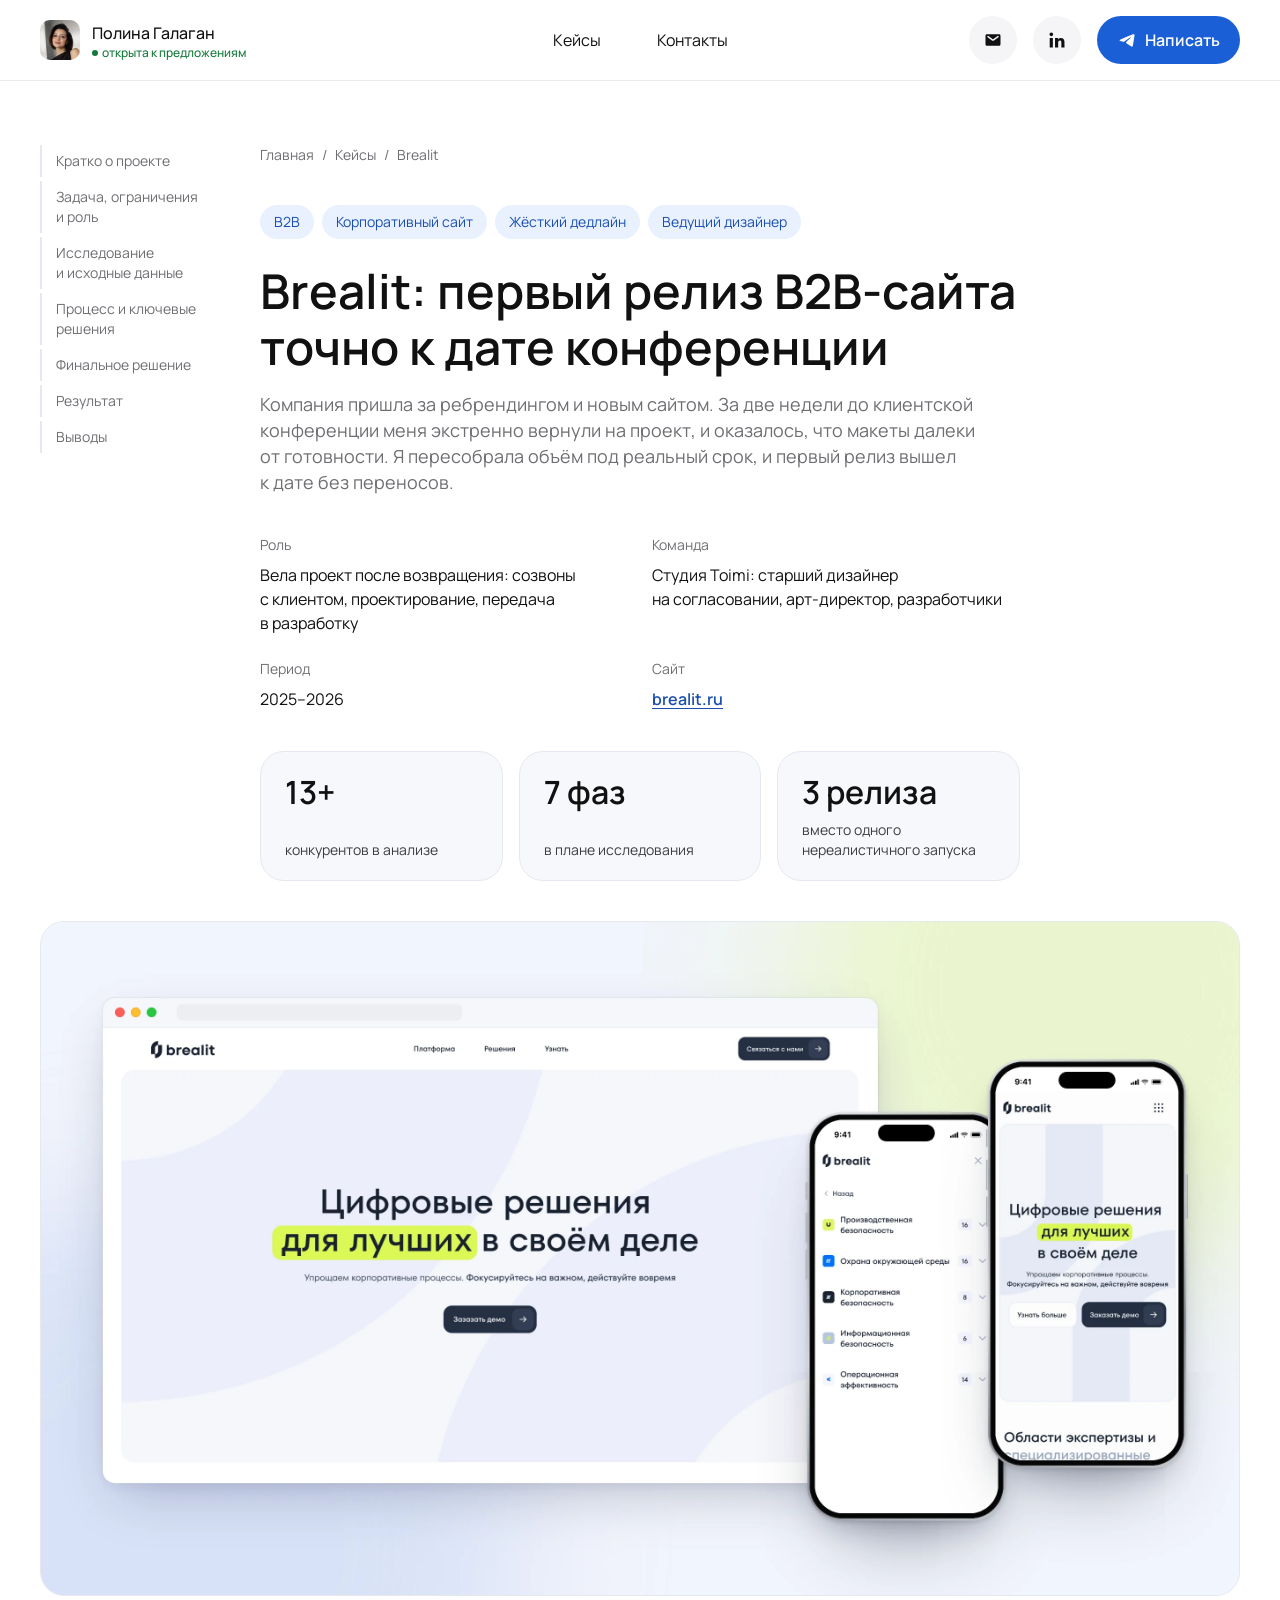
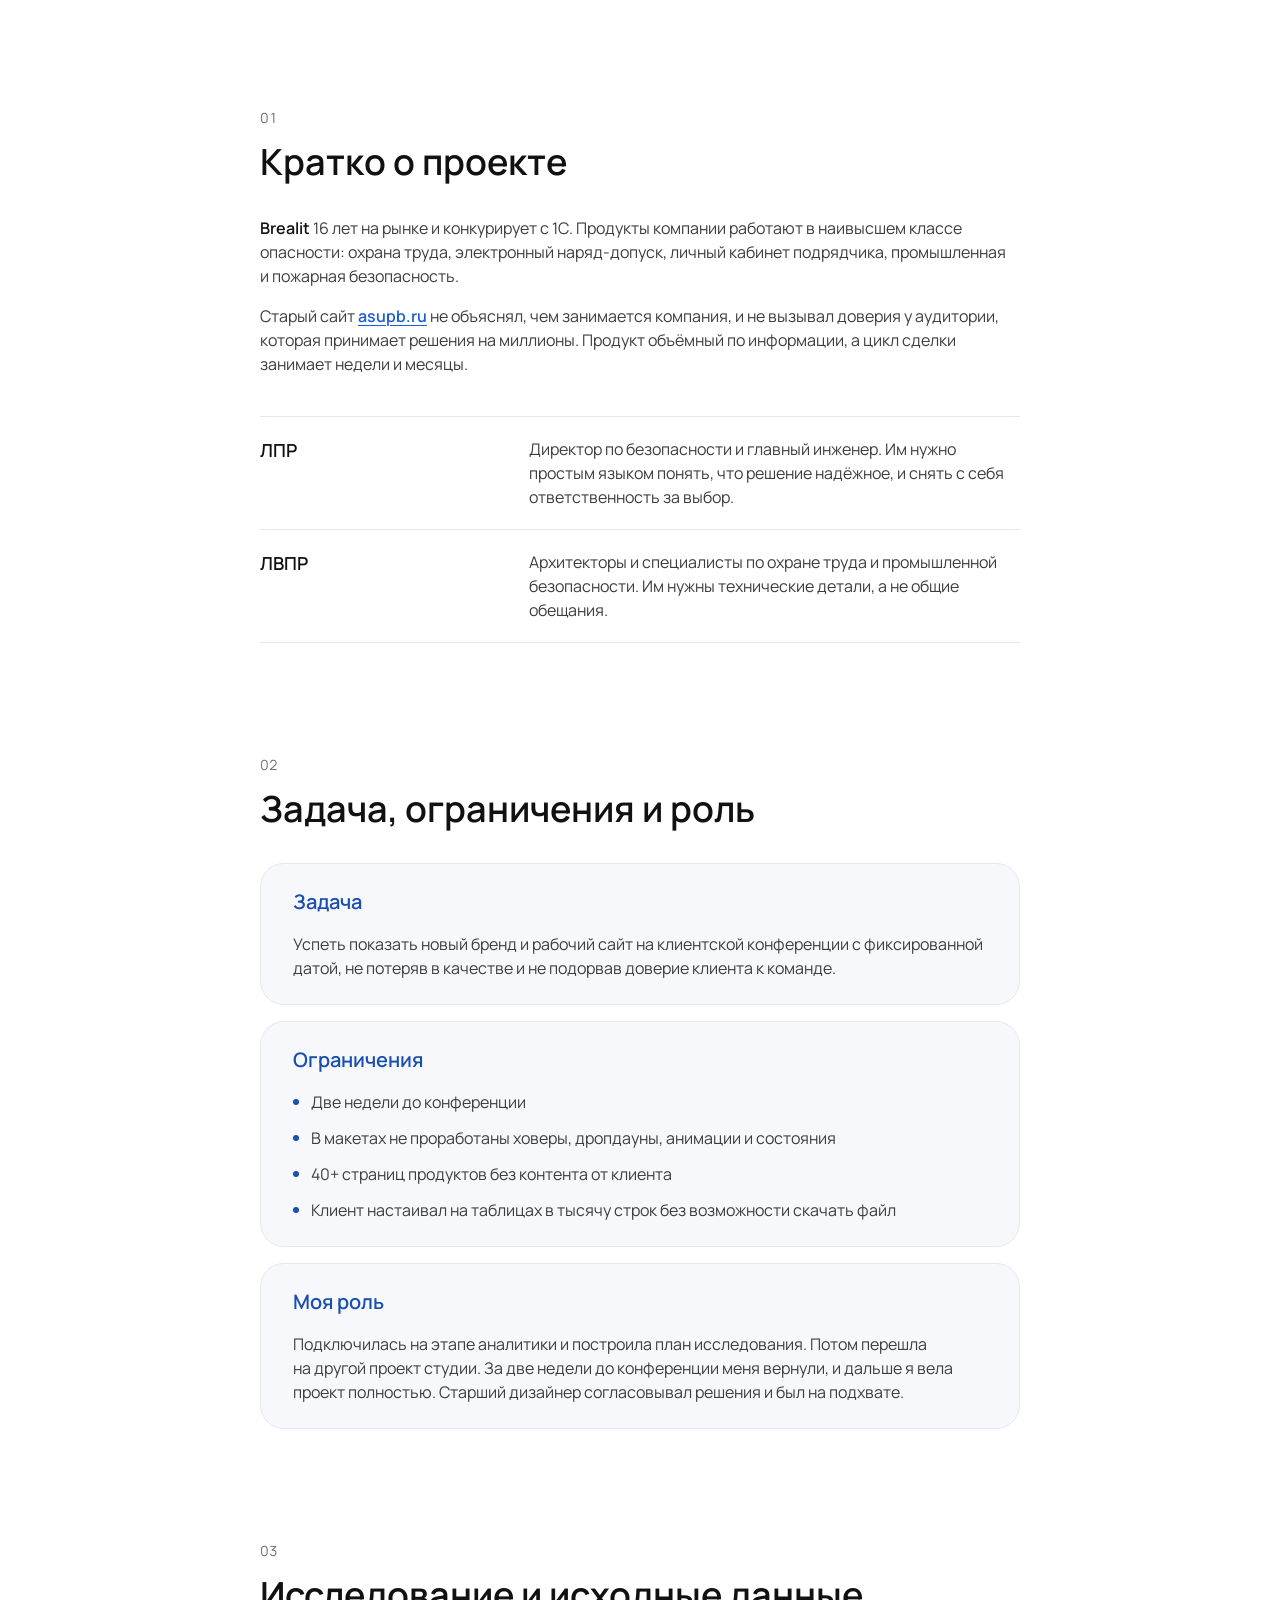
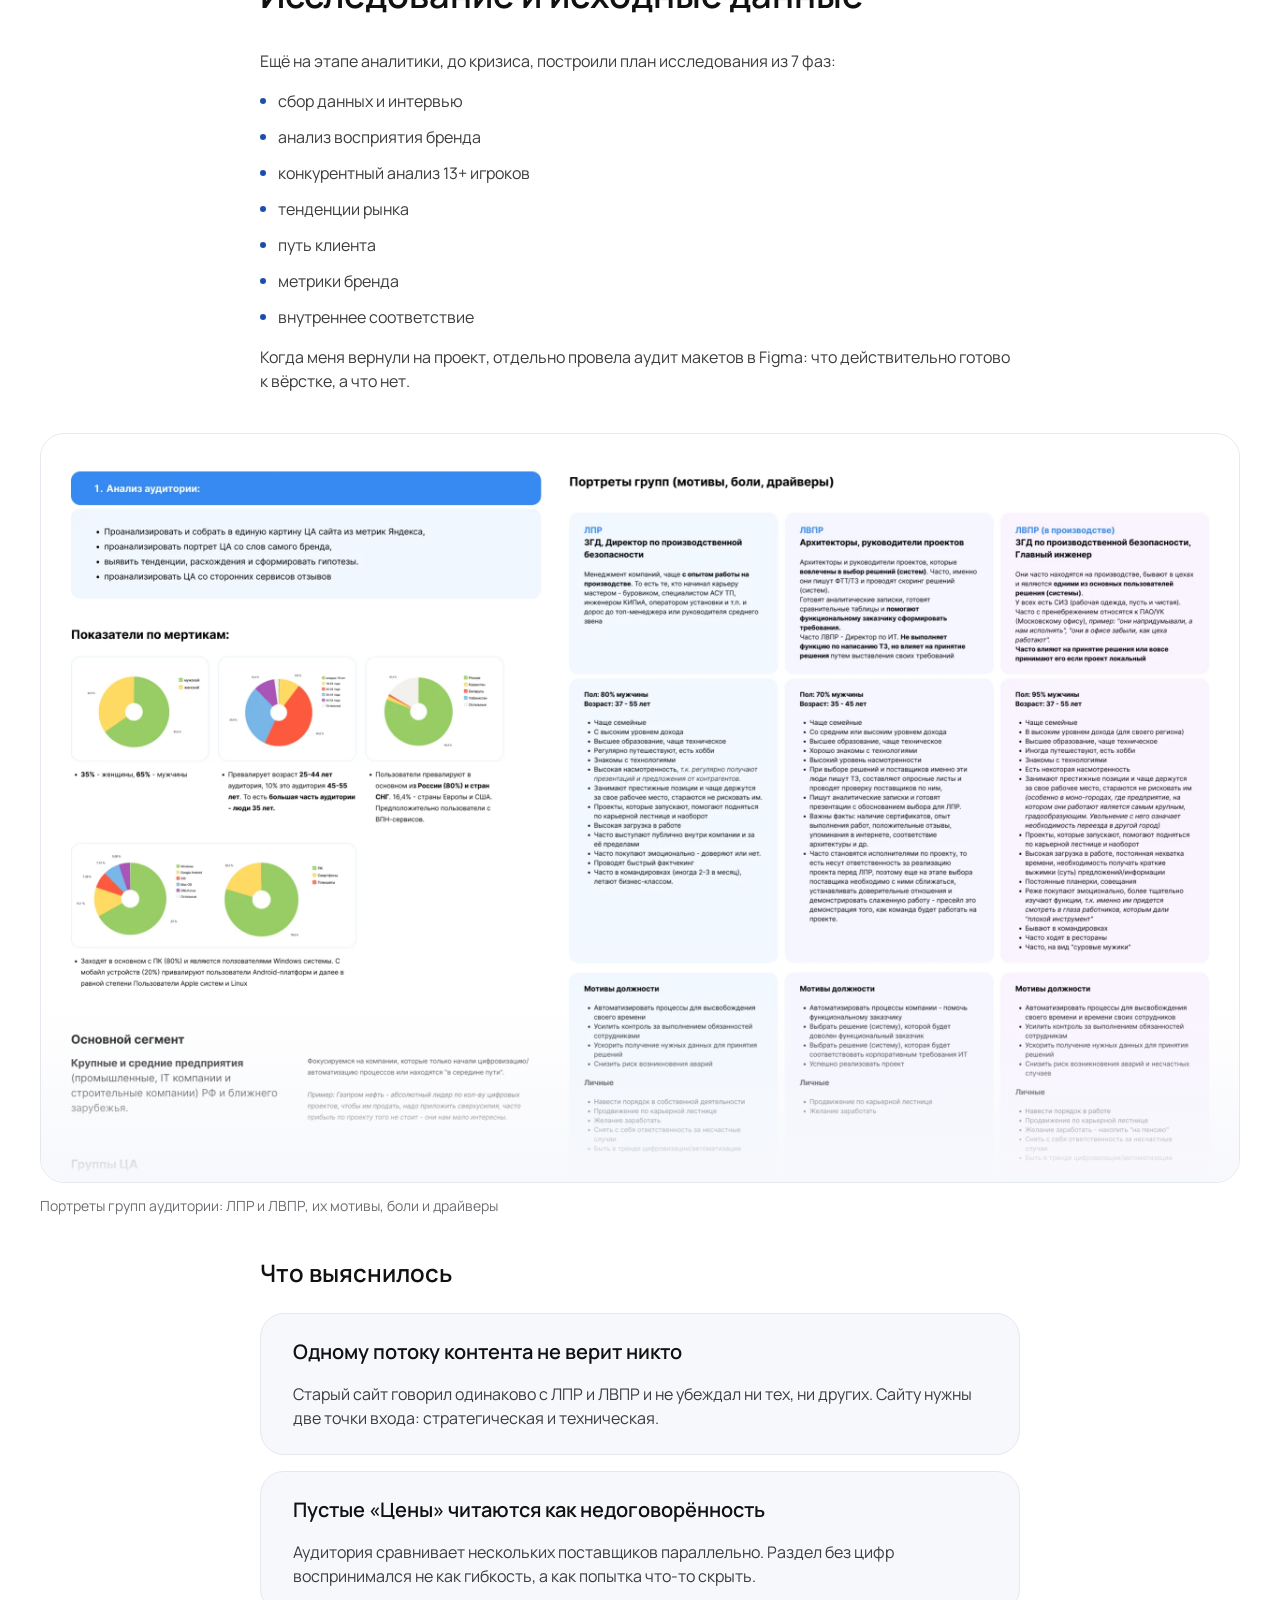
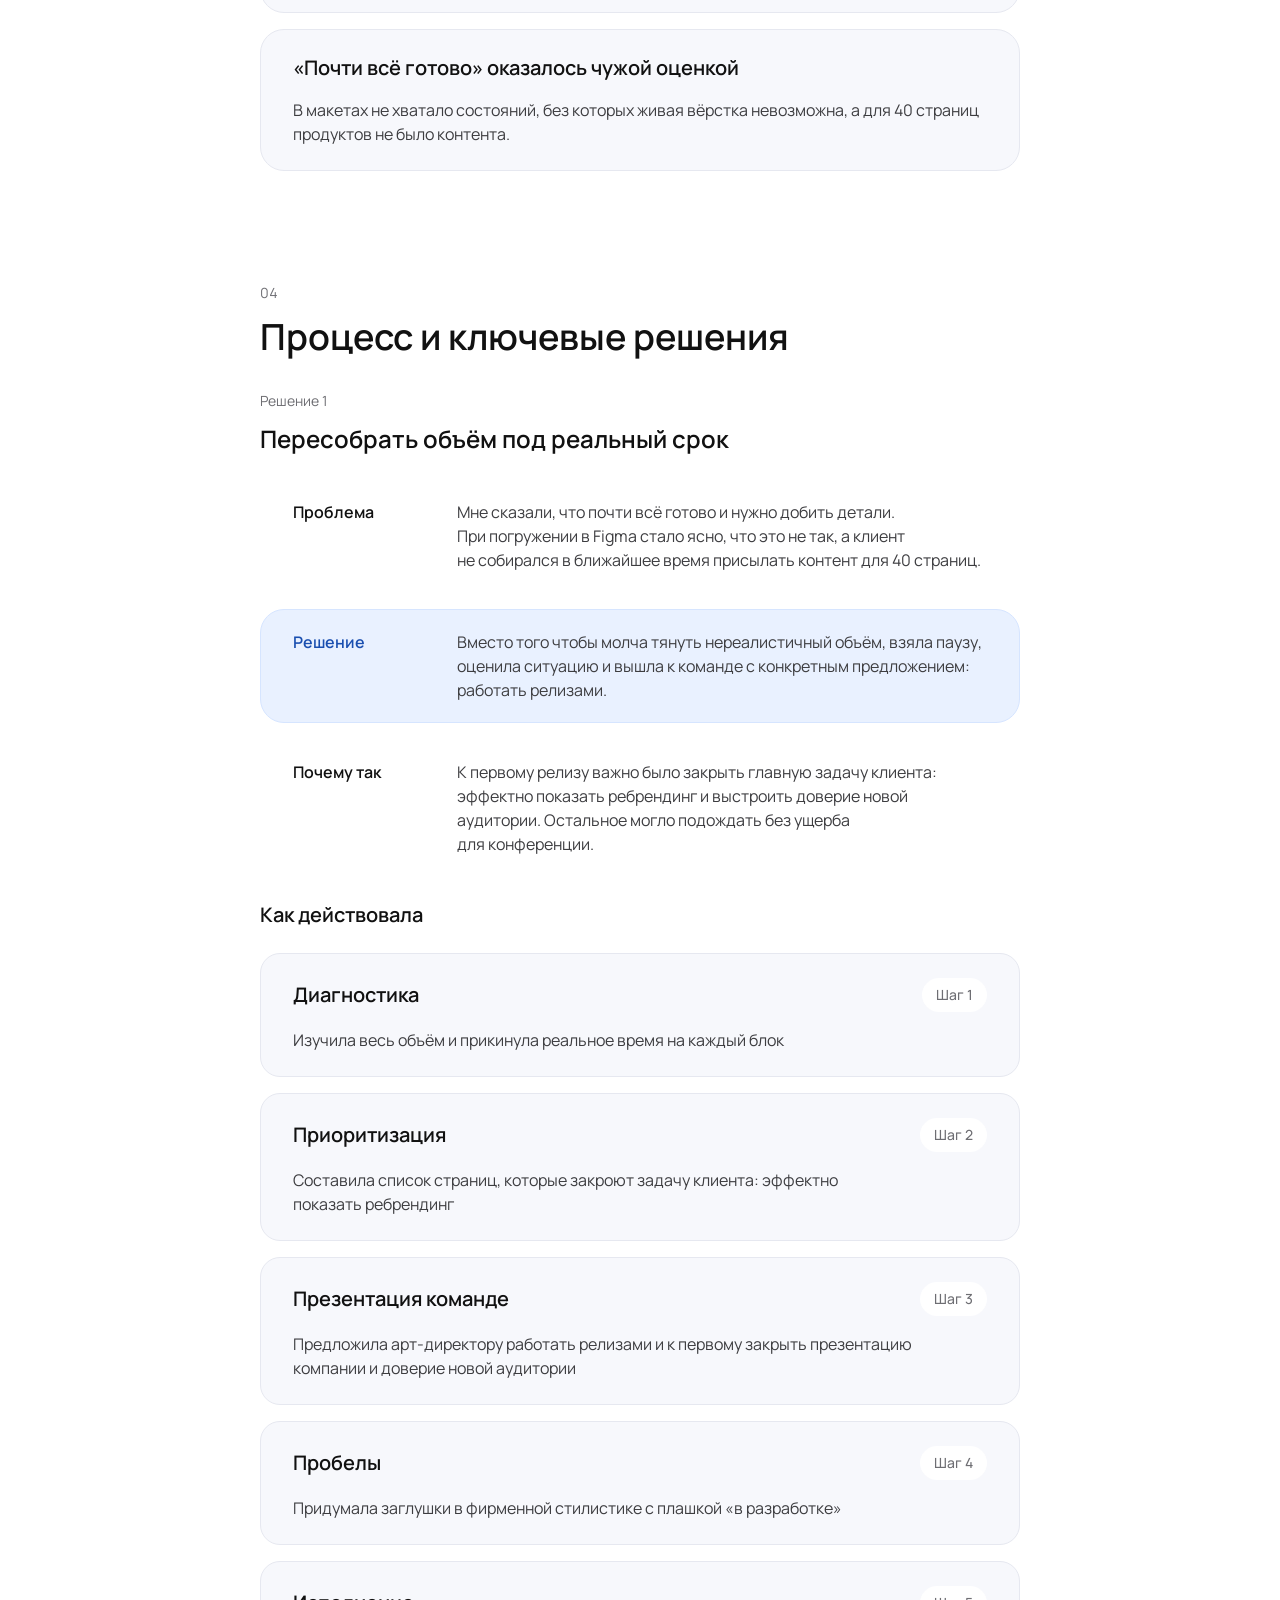
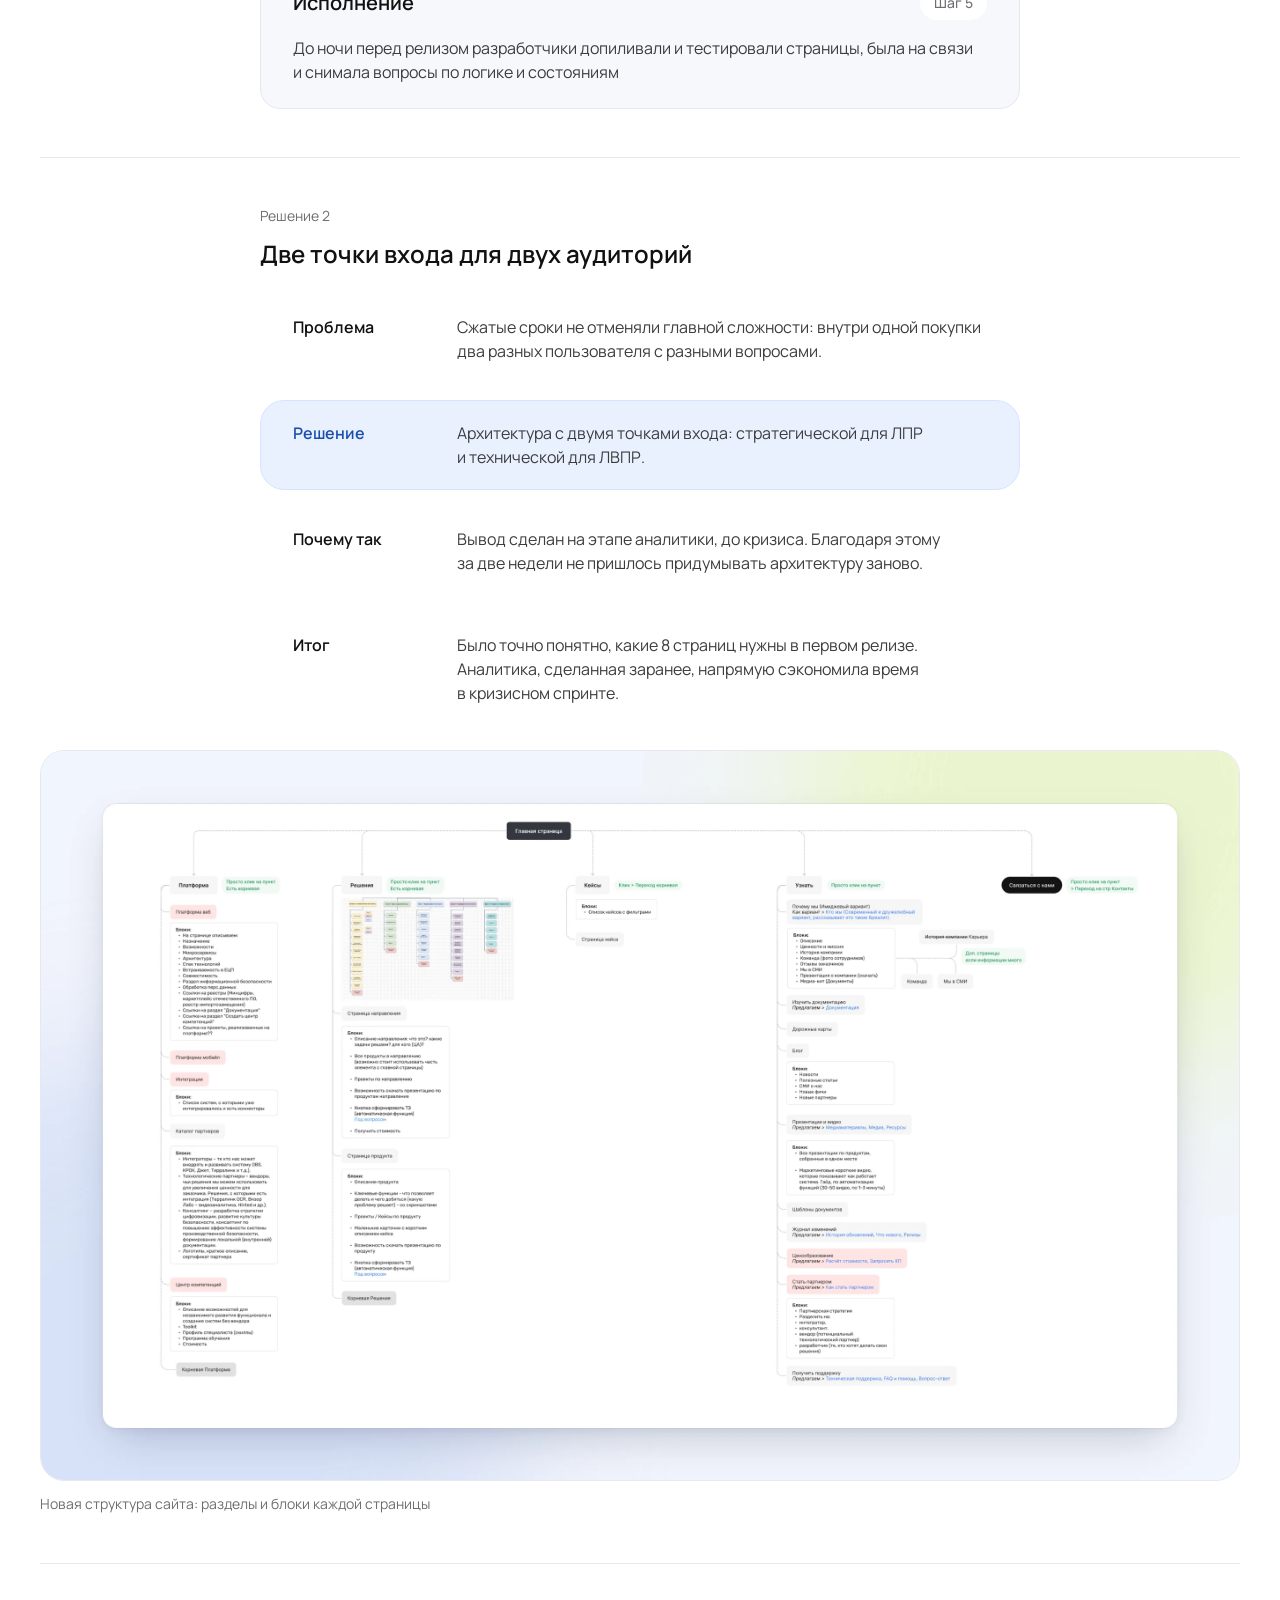
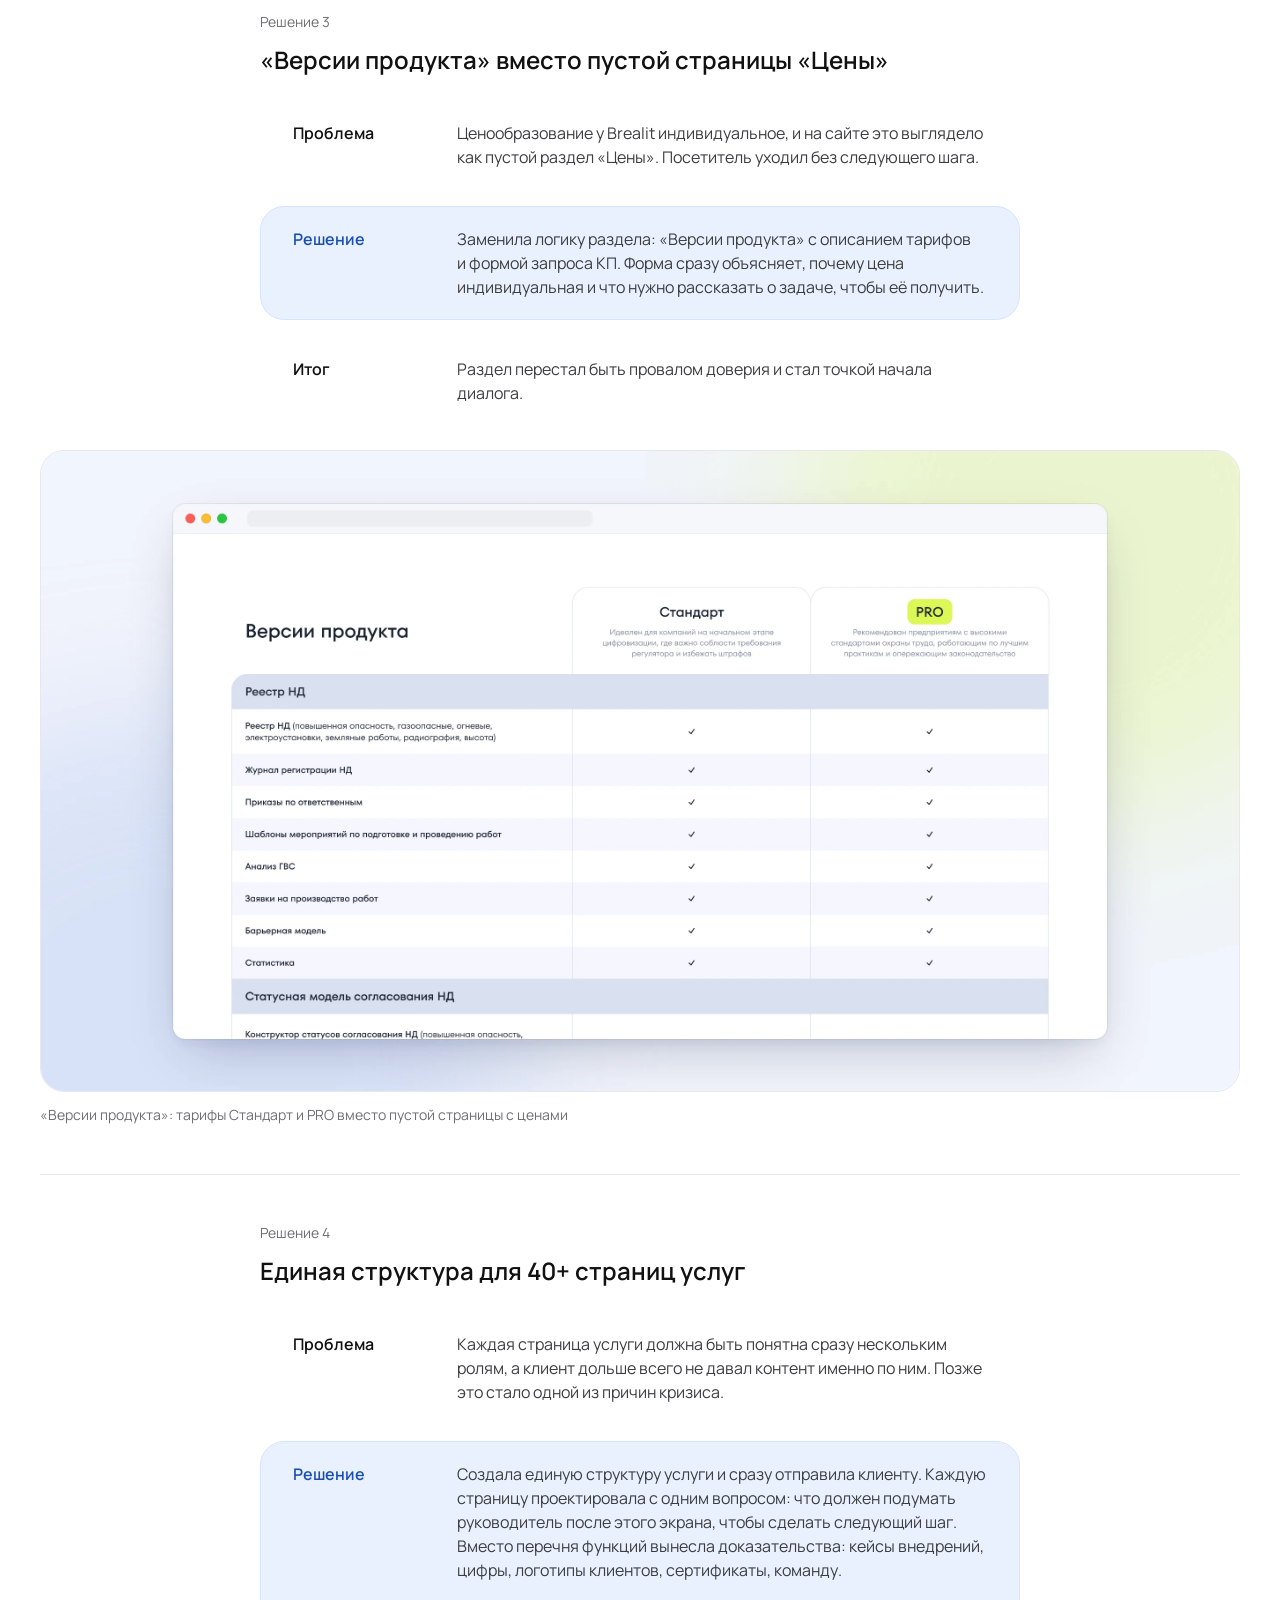
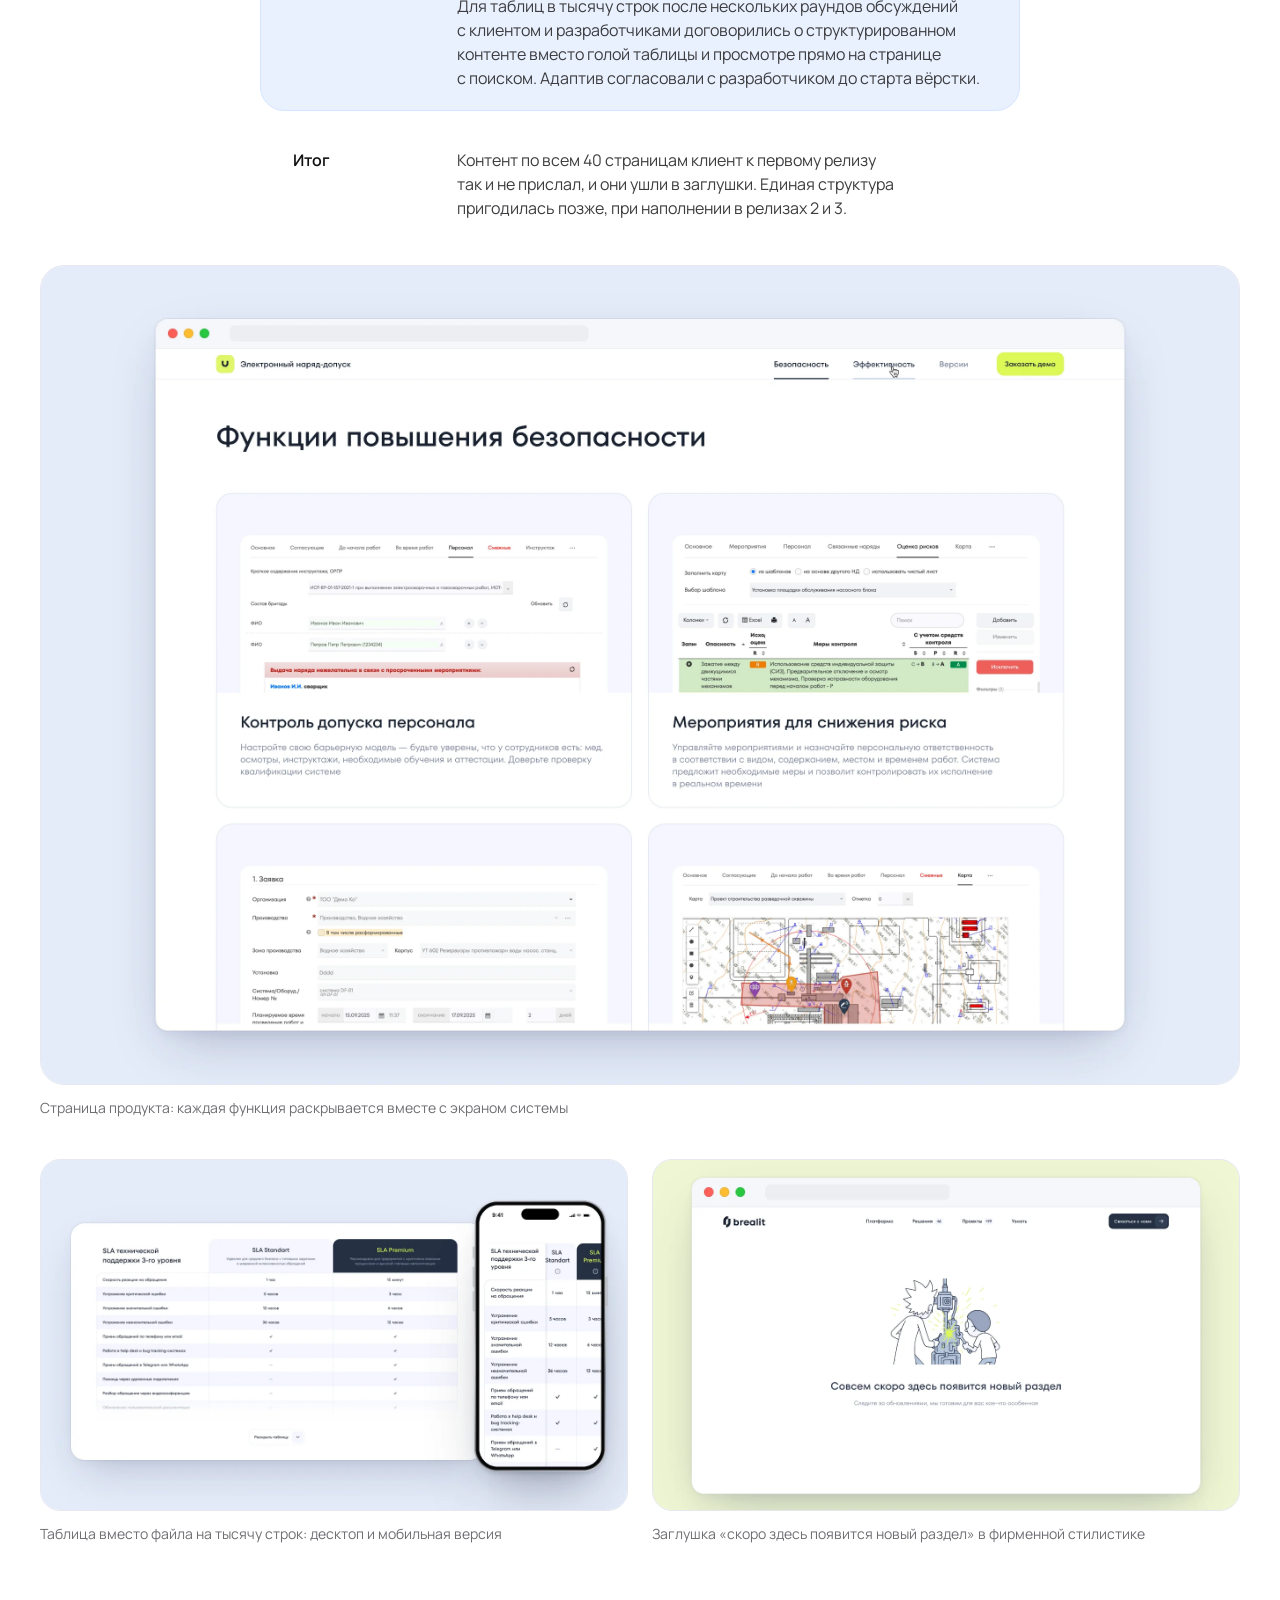
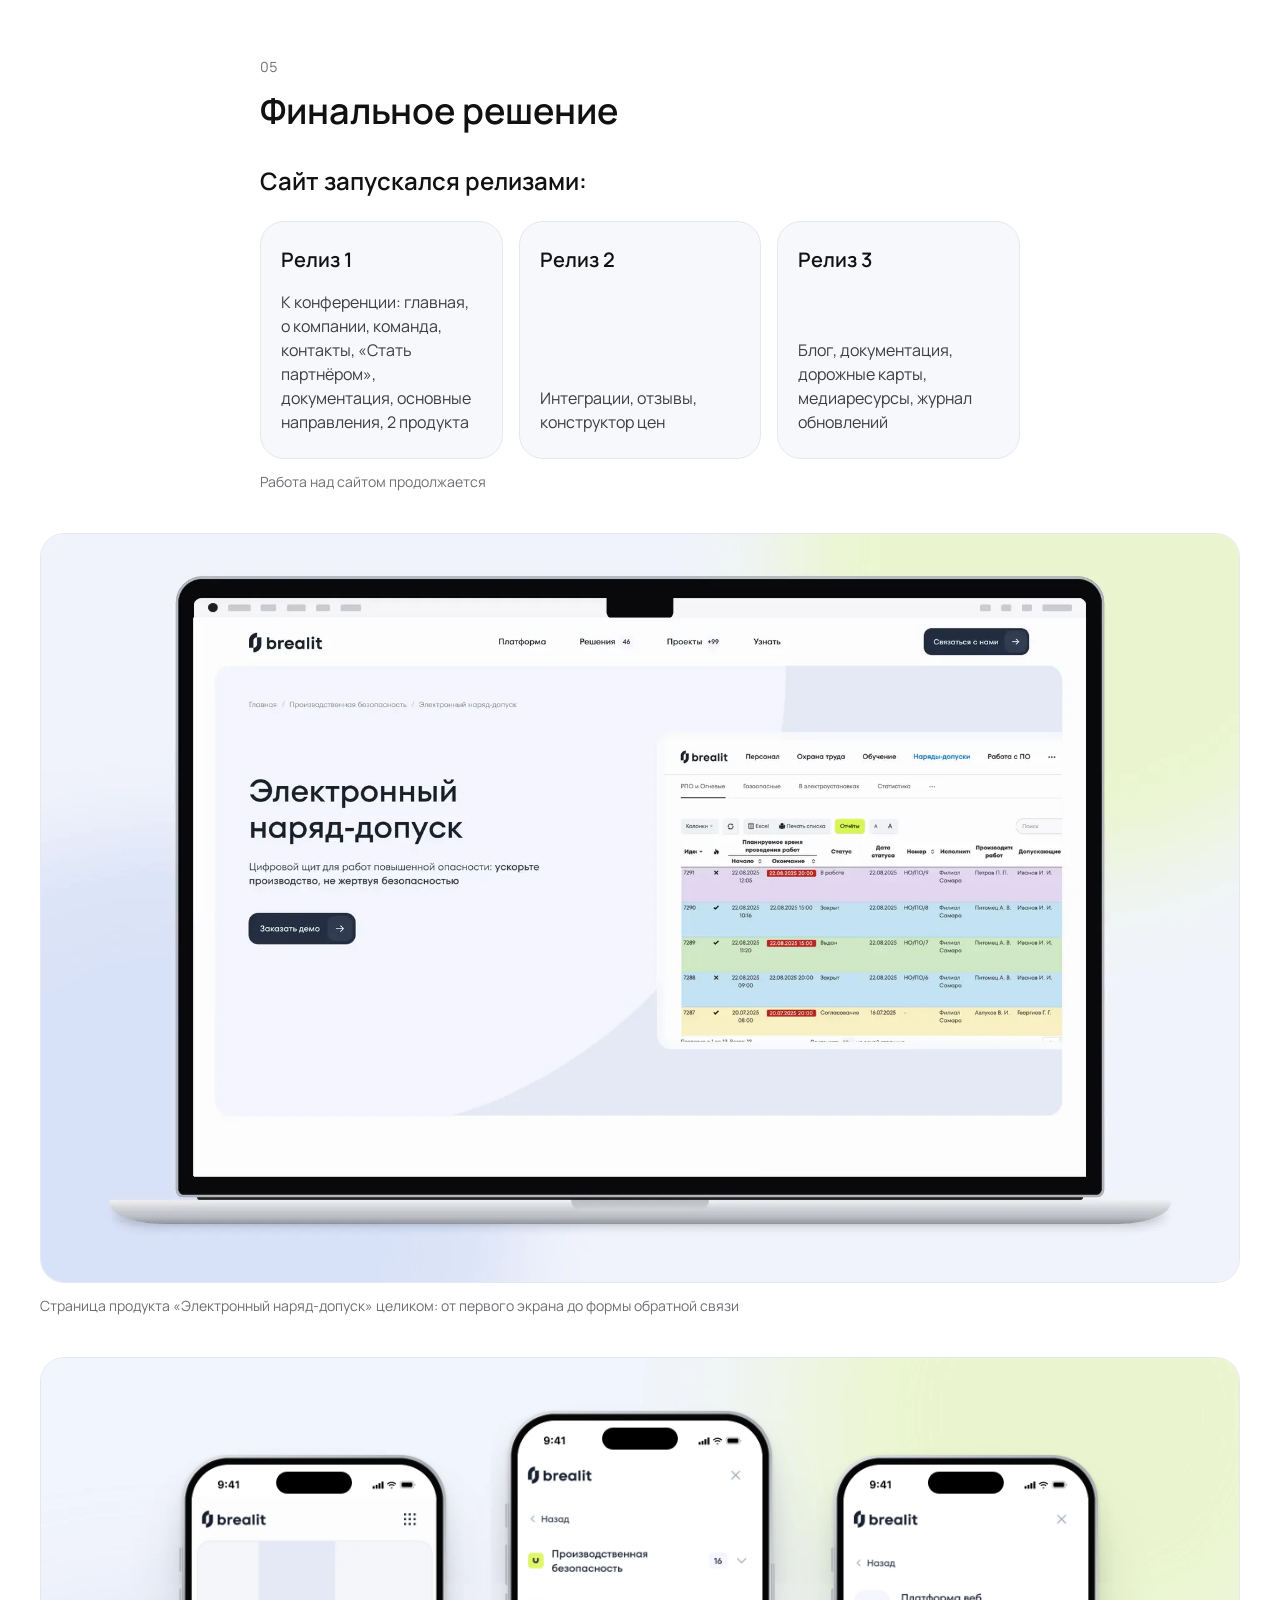
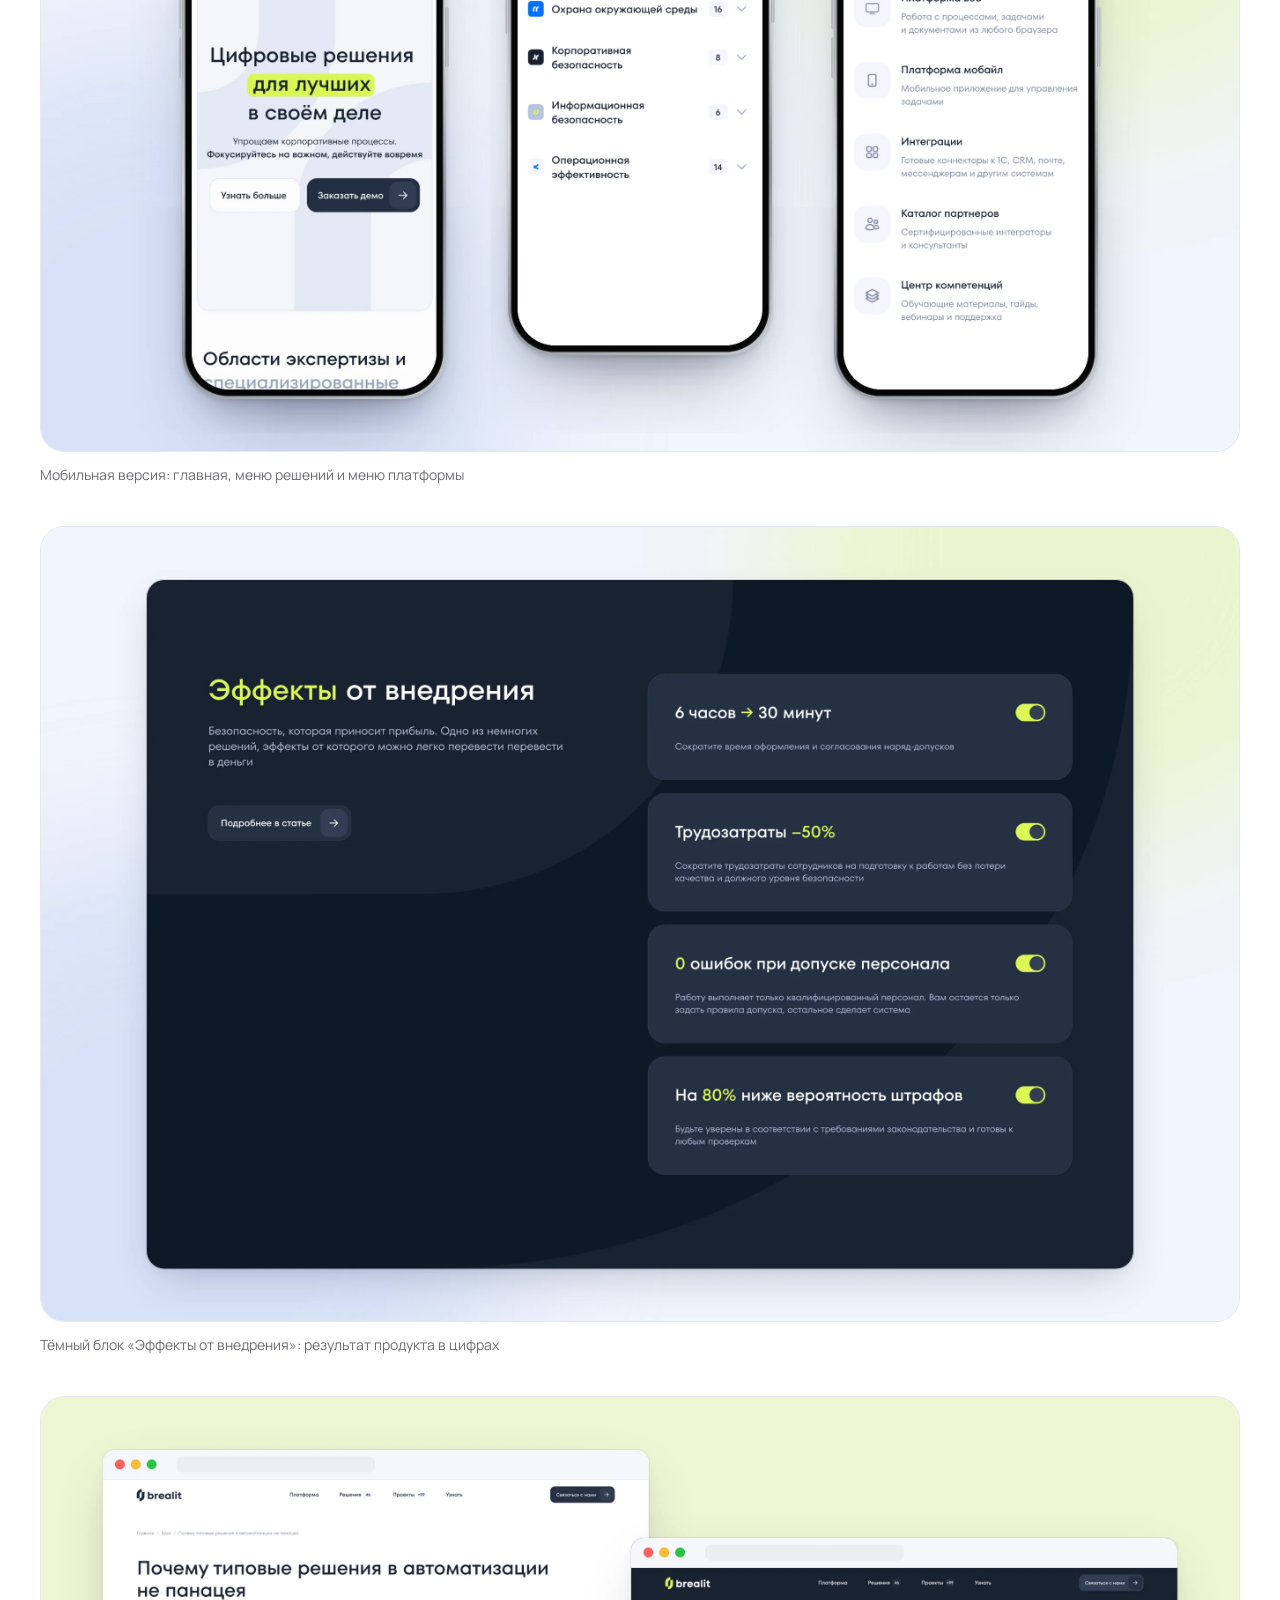
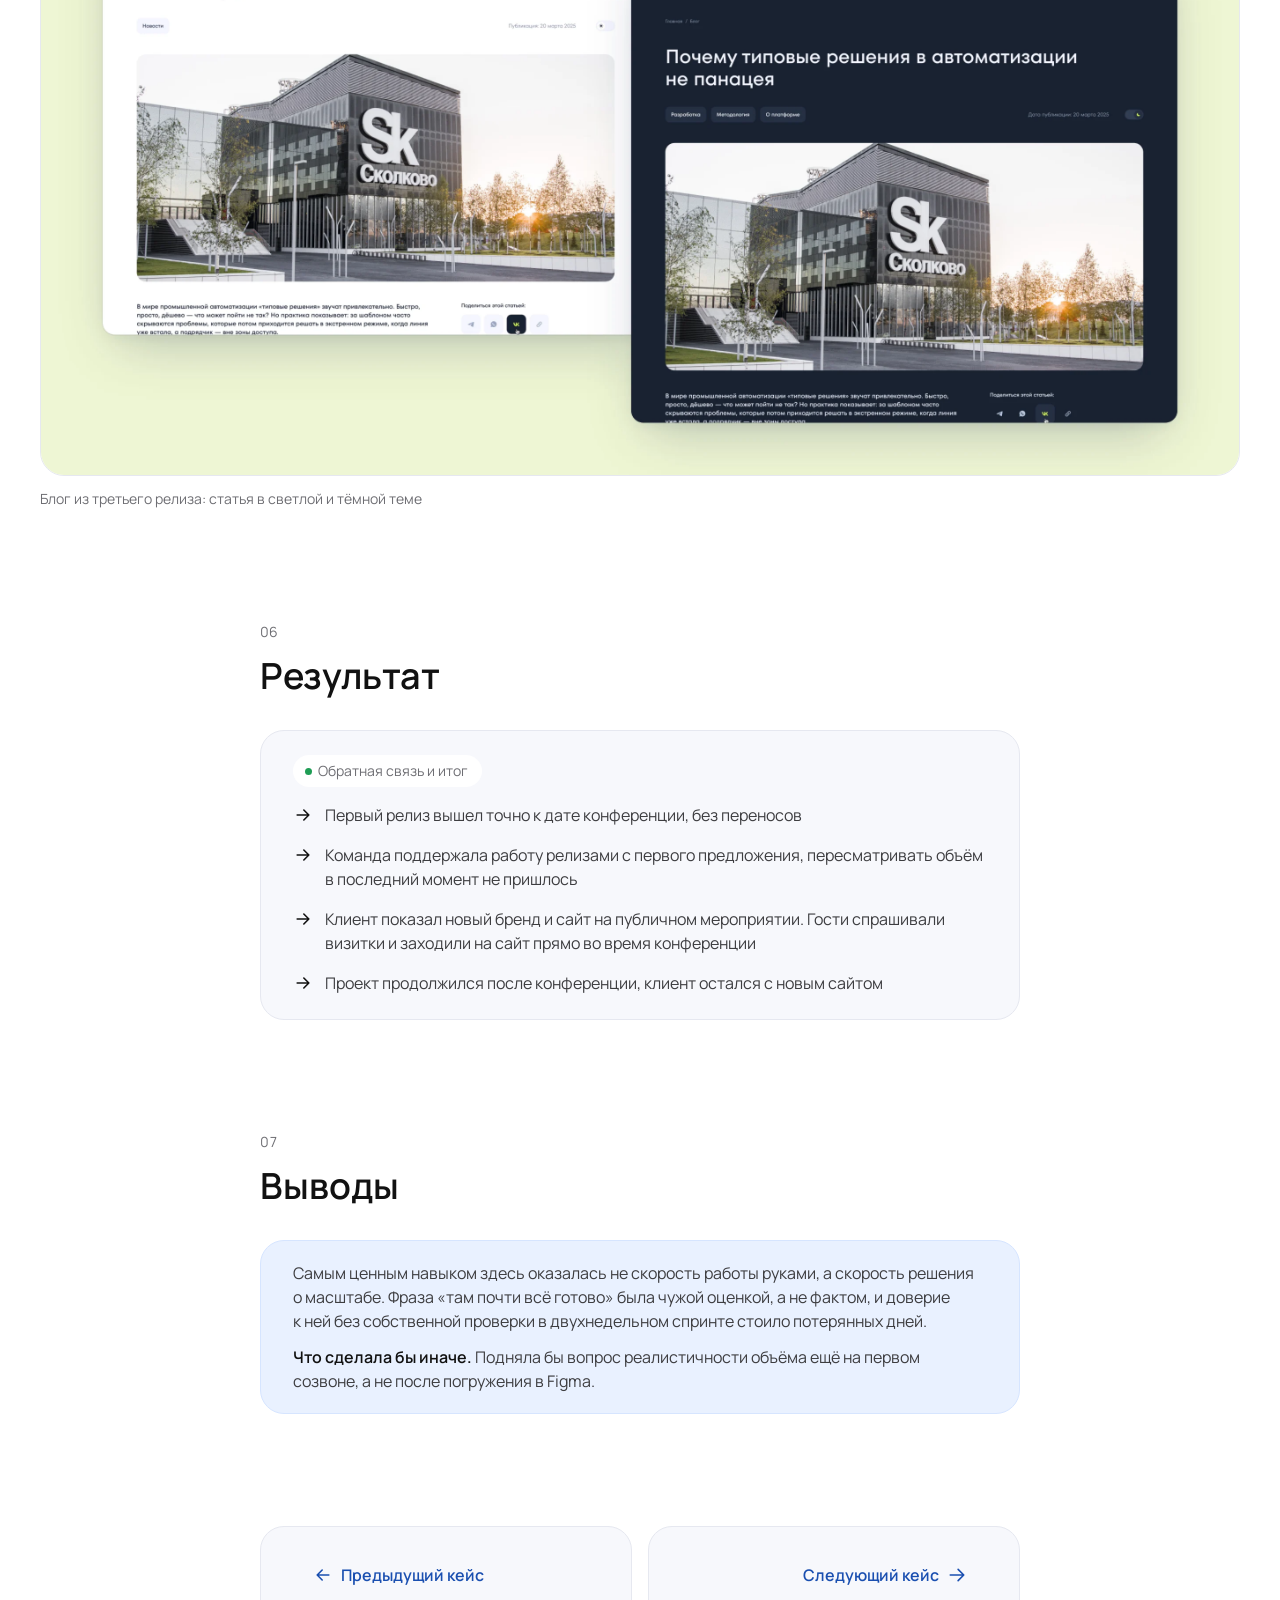
==== brealit.html @ 30b31cf0 "Новая картинка превью для соцсетей" ====
<!doctype html>
<html lang="ru">
<head>
  <meta charset="utf-8">
  <meta name="viewport" content="width=device-width, initial-scale=1, viewport-fit=cover">
  <title>Brealit: первый релиз B2B-сайта к конференции · Полина Галаган</title>
  <meta name="description" content="Кейс: редизайн корпоративного B2B-сайта в сфере промышленной безопасности. Пересборка объёма за две недели и релиз точно к дате конференции.">
  <meta name="theme-color" content="#FFFFFF">
  <meta name="color-scheme" content="light">
  <link rel="canonical" href="https://polinagala-cpu.github.io/brealit.html">
  <meta property="og:type" content="website">
  <meta property="og:locale" content="ru_RU">
  <meta property="og:site_name" content="Полина Галаган, продуктовый дизайнер">
  <meta property="og:title" content="Brealit: первый релиз B2B-сайта к конференции · Полина Галаган">
  <meta property="og:description" content="Кейс: редизайн корпоративного B2B-сайта в сфере промышленной безопасности. Пересборка объёма за две недели и релиз точно к дате конференции.">
  <meta property="og:url" content="https://polinagala-cpu.github.io/brealit.html">
  <meta property="og:image" content="https://polinagala-cpu.github.io/og-image.png?v=2">
  <meta property="og:image:width" content="2400">
  <meta property="og:image:height" content="1260">
  <meta name="twitter:card" content="summary_large_image">
  <link rel="icon" href="favicon-32.png" sizes="32x32" type="image/png">
  <link rel="apple-touch-icon" href="apple-touch-icon.png">
  <link rel="preload" href="fonts/manrope-cyrillic-400-normal.woff2" as="font" type="font/woff2" crossorigin>
  <link rel="preload" href="fonts/manrope-cyrillic-600-normal.woff2" as="font" type="font/woff2" crossorigin>
  <link rel="stylesheet" href="styles.css?v=41f7c9ee">
</head>
<body>
  <a class="skip-link" href="#main">Перейти к&nbsp;содержимому</a>
  <header class="site-header">
    <div class="container site-header__inner">
      <a class="logo" href="index.html" aria-label="Полина Галаган, на главную">
        <img class="logo__photo" src="assets/photo/avatar.webp?v=a31eb406" alt="" width="40" height="40">
        <span class="logo__text"><span class="logo__name">Полина Галаган</span><span class="logo__status">открыта к&nbsp;предложениям</span></span>
      </a>
      <nav class="nav" aria-label="Основная навигация">
        <ul class="nav__links" id="nav-links" data-open="false">
          <li><a href="index.html#work" aria-current="true">Кейсы</a></li>
          <li><a href="#contact">Контакты</a></li>
          <li class="nav__mobile-cta"><a href="https://t.me/polinavision" target="_blank" rel="noopener"><svg width="20" height="20" viewBox="0 0 20 20" fill="none" aria-hidden="true"><path d="M3.53158 9.54974C7.55658 7.78308 10.2399 6.62474 11.5899 6.05808C15.4233 4.44974 16.2233 4.17474 16.7399 4.16641C16.8566 4.16641 17.1066 4.19141 17.2733 4.32474C17.4149 4.44141 17.4483 4.59141 17.4733 4.69974C17.4899 4.80807 17.5149 5.05808 17.4983 5.24974C17.2899 7.44974 16.3899 12.7747 15.9316 15.2331C15.7399 16.2747 15.3566 16.6247 14.9899 16.6581C14.1899 16.7331 13.5816 16.1247 12.7982 15.6164C11.5816 14.8164 10.8983 14.3164 9.71493 13.5331C8.34826 12.6331 9.23158 12.1331 10.0149 11.3247C10.2149 11.1164 13.7566 7.88308 13.8233 7.58308C13.8316 7.54974 13.8399 7.40807 13.7566 7.3414C13.6733 7.2664 13.5566 7.2914 13.4733 7.3164C13.3483 7.3414 11.4066 8.63307 7.64825 11.1914C7.09825 11.5747 6.59826 11.7581 6.14826 11.7497C5.6566 11.7414 4.70658 11.4664 3.99825 11.2414C3.13158 10.9581 2.44827 10.8081 2.5066 10.3247C2.53993 10.0747 2.88158 9.81641 3.53158 9.55807V9.54974Z" fill="currentColor"/></svg>Написать в&nbsp;Телеграм<span class="visually-hidden"> (откроется в&nbsp;новой вкладке)</span></a></li>
          <li class="nav__mobile-icons">
            <a href="mailto:polinavision88@gmail.com" aria-label="Написать на почту polinavision88@gmail.com"><svg width="20" height="20" viewBox="0 0 20 20" fill="none" aria-hidden="true"><path d="M2.5 6.8335V13.1668C2.5 14.1003 2.5 14.5667 2.68166 14.9232C2.84144 15.2368 3.09623 15.4921 3.40983 15.6519C3.766 15.8333 4.23249 15.8333 5.16409 15.8333H14.8359C15.7675 15.8333 16.2333 15.8333 16.5895 15.6519C16.9031 15.4921 17.1587 15.2368 17.3185 14.9232C17.5 14.5671 17.5 14.1012 17.5 13.1696V6.83076C17.5 5.89916 17.5 5.43267 17.3185 5.0765C17.1587 4.76289 16.9031 4.50811 16.5895 4.34832C16.233 4.16667 15.7669 4.16667 14.8335 4.16667H5.16683C4.23341 4.16667 3.76635 4.16667 3.40983 4.34832C3.09623 4.50811 2.84144 4.76289 2.68166 5.0765C2.5 5.43302 2.5 5.90008 2.5 6.8335Z" fill="currentColor"/><path d="M5 6.66667L8.73837 9.39729L8.73973 9.39841C9.19184 9.72865 9.41803 9.89386 9.66577 9.95769C9.88475 10.0141 10.1149 10.0141 10.3339 9.95769C10.5819 9.89381 10.8087 9.72811 11.2616 9.3973L15 6.66667" stroke="#EDEEF3" stroke-width="1.5" stroke-linecap="round" stroke-linejoin="round"/></svg></a>
            <a href="https://www.linkedin.com/in/polina-galagan/" target="_blank" rel="noopener" aria-label="LinkedIn (откроется в новой вкладке)"><svg width="20" height="20" viewBox="0 0 20 20" fill="none" aria-hidden="true"><path d="M5.86723 17.5006H2.7089V8.02557H5.86723V17.5006ZM6.1839 4.34224C6.1839 3.34224 5.39224 2.5339 4.39224 2.50057C3.37557 2.47557 2.52557 3.27557 2.50057 4.29223C2.47557 5.3089 3.27556 6.1589 4.29223 6.1839C5.32556 6.19223 6.16723 5.37558 6.1839 4.34224ZM17.4589 11.7756C17.4589 8.82557 15.5506 7.92557 13.9256 7.92557C12.7839 7.89223 11.7089 8.45057 11.0839 9.40057V8.0339H8.0339V17.5089H11.1922V12.5922V12.4339C11.1256 11.4256 11.8922 10.5506 12.9006 10.4839C13.7256 10.4839 14.3506 11.0172 14.3506 12.5172V17.5089H17.5089L17.4672 11.7839L17.4589 11.7756Z" fill="currentColor"/></svg></a>
          </li>
        </ul>
        <div class="nav__actions">
          <a class="icon-btn" href="mailto:polinavision88@gmail.com" aria-label="Написать на почту polinavision88@gmail.com" title="polinavision88@gmail.com"><svg width="20" height="20" viewBox="0 0 20 20" fill="none" aria-hidden="true"><path d="M2.5 6.8335V13.1668C2.5 14.1003 2.5 14.5667 2.68166 14.9232C2.84144 15.2368 3.09623 15.4921 3.40983 15.6519C3.766 15.8333 4.23249 15.8333 5.16409 15.8333H14.8359C15.7675 15.8333 16.2333 15.8333 16.5895 15.6519C16.9031 15.4921 17.1587 15.2368 17.3185 14.9232C17.5 14.5671 17.5 14.1012 17.5 13.1696V6.83076C17.5 5.89916 17.5 5.43267 17.3185 5.0765C17.1587 4.76289 16.9031 4.50811 16.5895 4.34832C16.233 4.16667 15.7669 4.16667 14.8335 4.16667H5.16683C4.23341 4.16667 3.76635 4.16667 3.40983 4.34832C3.09623 4.50811 2.84144 4.76289 2.68166 5.0765C2.5 5.43302 2.5 5.90008 2.5 6.8335Z" fill="currentColor"/><path d="M5 6.66667L8.73837 9.39729L8.73973 9.39841C9.19184 9.72865 9.41803 9.89386 9.66577 9.95769C9.88475 10.0141 10.1149 10.0141 10.3339 9.95769C10.5819 9.89381 10.8087 9.72811 11.2616 9.3973L15 6.66667" stroke="#EDEEF3" stroke-width="1.5" stroke-linecap="round" stroke-linejoin="round"/></svg></a>
          <a class="icon-btn" href="https://www.linkedin.com/in/polina-galagan/" target="_blank" rel="noopener" aria-label="LinkedIn (откроется в новой вкладке)" title="LinkedIn"><svg width="20" height="20" viewBox="0 0 20 20" fill="none" aria-hidden="true"><path d="M5.86723 17.5006H2.7089V8.02557H5.86723V17.5006ZM6.1839 4.34224C6.1839 3.34224 5.39224 2.5339 4.39224 2.50057C3.37557 2.47557 2.52557 3.27557 2.50057 4.29223C2.47557 5.3089 3.27556 6.1589 4.29223 6.1839C5.32556 6.19223 6.16723 5.37558 6.1839 4.34224ZM17.4589 11.7756C17.4589 8.82557 15.5506 7.92557 13.9256 7.92557C12.7839 7.89223 11.7089 8.45057 11.0839 9.40057V8.0339H8.0339V17.5089H11.1922V12.5922V12.4339C11.1256 11.4256 11.8922 10.5506 12.9006 10.4839C13.7256 10.4839 14.3506 11.0172 14.3506 12.5172V17.5089H17.5089L17.4672 11.7839L17.4589 11.7756Z" fill="currentColor"/></svg></a>
          <a class="btn btn--primary" href="https://t.me/polinavision" target="_blank" rel="noopener"><svg width="20" height="20" viewBox="0 0 20 20" fill="none" aria-hidden="true"><path d="M3.53158 9.54974C7.55658 7.78308 10.2399 6.62474 11.5899 6.05808C15.4233 4.44974 16.2233 4.17474 16.7399 4.16641C16.8566 4.16641 17.1066 4.19141 17.2733 4.32474C17.4149 4.44141 17.4483 4.59141 17.4733 4.69974C17.4899 4.80807 17.5149 5.05808 17.4983 5.24974C17.2899 7.44974 16.3899 12.7747 15.9316 15.2331C15.7399 16.2747 15.3566 16.6247 14.9899 16.6581C14.1899 16.7331 13.5816 16.1247 12.7982 15.6164C11.5816 14.8164 10.8983 14.3164 9.71493 13.5331C8.34826 12.6331 9.23158 12.1331 10.0149 11.3247C10.2149 11.1164 13.7566 7.88308 13.8233 7.58308C13.8316 7.54974 13.8399 7.40807 13.7566 7.3414C13.6733 7.2664 13.5566 7.2914 13.4733 7.3164C13.3483 7.3414 11.4066 8.63307 7.64825 11.1914C7.09825 11.5747 6.59826 11.7581 6.14826 11.7497C5.6566 11.7414 4.70658 11.4664 3.99825 11.2414C3.13158 10.9581 2.44827 10.8081 2.5066 10.3247C2.53993 10.0747 2.88158 9.81641 3.53158 9.55807V9.54974Z" fill="currentColor"/></svg>Написать<span class="visually-hidden"> (откроется в&nbsp;новой вкладке)</span></a>
        </div>
        <button class="nav-toggle" id="nav-toggle" type="button" aria-expanded="false" aria-controls="nav-links" aria-label="Открыть меню">
          <svg class="icon-open" viewBox="0 0 24 24" fill="none" stroke="currentColor" stroke-width="1.8" stroke-linecap="round" aria-hidden="true"><path d="M4 8h16M4 16h16"/></svg>
          <svg class="icon-close" viewBox="0 0 24 24" fill="none" stroke="currentColor" stroke-width="1.8" stroke-linecap="round" aria-hidden="true"><path d="M6 6l12 12M18 6 6 18"/></svg>
        </button>
      </nav>
    </div>
  </header>
  <main id="main" class="case-page">
  <nav class="case-toc" aria-label="Оглавление кейса">
    <ol><li><a href="#s1">Кратко о&nbsp;проекте</a></li><li><a href="#s2">Задача, ограничения и&nbsp;роль</a></li><li><a href="#s3">Исследование и&nbsp;исходные данные</a></li><li><a href="#s4">Процесс и&nbsp;ключевые решения</a></li><li><a href="#s5">Финальное решение</a></li><li><a href="#s6">Результат</a></li><li><a href="#s7">Выводы</a></li></ol>
  </nav>
    <section class="case-hero" aria-labelledby="case-title">
      <nav class="breadcrumbs" aria-label="Хлебные крошки">
        <ol>
          <li><a href="index.html">Главная</a></li>
          <li><a href="index.html#work">Кейсы</a></li>
          <li aria-current="page">Brealit</li>
        </ol>
      </nav>
      <div class="case-hero__inner">
        <ul class="tags" aria-label="Теги проекта"><li class="tag tag--blue">B2B</li><li class="tag tag--blue">Корпоративный сайт</li><li class="tag tag--blue">Жёсткий дедлайн</li><li class="tag tag--blue">Ведущий дизайнер</li></ul>
        <div class="case-hero__text">
          <h1 id="case-title">Brealit: первый релиз <span class="nowrap">B2B-сайта</span> точно к&nbsp;дате конференции</h1>
          <p class="case-hero__lead">Компания пришла за&nbsp;ребрендингом и&nbsp;новым сайтом. За&nbsp;две недели до&nbsp;клиентской конференции меня экстренно вернули на&nbsp;проект, и&nbsp;оказалось, что&nbsp;макеты далеки от&nbsp;готовности. Я&nbsp;пересобрала объём под&nbsp;реальный срок, и&nbsp;первый релиз вышел к&nbsp;дате без&nbsp;переносов.</p>
        </div>
      </div>
      <dl class="meta-grid"><div><dt>Роль</dt><dd>Вела проект после возвращения: созвоны с&nbsp;клиентом, проектирование, передача в&nbsp;разработку</dd></div><div><dt>Команда</dt><dd>Студия Toimi: старший дизайнер на&nbsp;согласовании, <span class="nowrap">арт-директор</span>, разработчики</dd></div><div><dt>Период</dt><dd>2025–2026</dd></div><div><dt>Сайт</dt><dd><a class="site-link" href="https://brealit.ru" target="_blank" rel="noopener">brealit.ru<span class="visually-hidden"> (откроется в&nbsp;новой вкладке)</span></a></dd></div></dl>
      <div class="highlights" aria-label="Ключевые цифры"><div class="highlight"><span class="highlight__value">13+</span><span class="highlight__text">конкурентов в&nbsp;анализе</span></div><div class="highlight"><span class="highlight__value">7&nbsp;фаз</span><span class="highlight__text">в&nbsp;плане исследования</span></div><div class="highlight"><span class="highlight__value">3&nbsp;релиза</span><span class="highlight__text">вместо одного нереалистичного запуска</span></div></div>
      <div class="case-cover">
        <div class="media media--img media--crop" style="aspect-ratio:1360/765"><img src="assets/brealit/cover.webp?v=d35cb3f2" alt="Brealit: первый экран главной страницы, релиз 1" fetchpriority="high" decoding="async" width="2720" height="1530"></div>
      </div>
    </section>
    <section class="case-section" aria-labelledby="s1">
      <div class="case-section__head">
        <span class="case-section__num">01</span>
        <h2 id="s1">Кратко о&nbsp;проекте</h2>
      </div>
      <div class="case-section__body">
          <div class="prose">
            <p><strong>Brealit</strong> 16&nbsp;лет на&nbsp;рынке и&nbsp;конкурирует с&nbsp;1С. Продукты компании работают в&nbsp;наивысшем классе опасности: охрана труда, электронный <span class="nowrap">наряд-допуск</span>, личный кабинет подрядчика, промышленная и&nbsp;пожарная безопасность.</p>
            <p>Старый сайт <a class="text-link--underline" href="https://asupb.ru/" target="_blank" rel="noopener">asupb.ru<span class="visually-hidden"> (откроется в&nbsp;новой вкладке)</span></a> не&nbsp;объяснял, чем&nbsp;занимается компания, и&nbsp;не&nbsp;вызывал доверия у&nbsp;аудитории, которая принимает решения на&nbsp;миллионы. Продукт объёмный по&nbsp;информации, а&nbsp;цикл сделки занимает недели и&nbsp;месяцы.</p>
          </div>
          <dl class="def-list"><div class="def-list__row"><dt>ЛПР</dt><dd>Директор по&nbsp;безопасности и&nbsp;главный инженер. Им&nbsp;нужно простым языком понять, что&nbsp;решение надёжное, и&nbsp;снять с&nbsp;себя ответственность за&nbsp;выбор.</dd></div><div class="def-list__row"><dt>ЛВПР</dt><dd>Архитекторы и&nbsp;специалисты по&nbsp;охране труда и&nbsp;промышленной безопасности. Им&nbsp;нужны технические детали, а&nbsp;не&nbsp;общие обещания.</dd></div></dl>
      </div>
    </section>
    <section class="case-section" aria-labelledby="s2">
      <div class="case-section__head">
        <span class="case-section__num">02</span>
        <h2 id="s2">Задача, ограничения и&nbsp;роль</h2>
      </div>
      <div class="case-section__body">
        <div class="trio"><div class="trio__item"><h3>Задача</h3><p>Успеть показать новый бренд и&nbsp;рабочий сайт на&nbsp;клиентской конференции с&nbsp;фиксированной датой, не&nbsp;потеряв в&nbsp;качестве и&nbsp;не&nbsp;подорвав доверие клиента к&nbsp;команде.</p></div><div class="trio__item"><h3>Ограничения</h3><ul><li>Две недели до&nbsp;конференции</li><li>В&nbsp;макетах не&nbsp;проработаны ховеры, дропдауны, анимации и&nbsp;состояния</li><li>40+&nbsp;страниц продуктов без&nbsp;контента от&nbsp;клиента</li><li>Клиент настаивал на&nbsp;таблицах в&nbsp;тысячу строк без&nbsp;возможности скачать файл</li></ul></div><div class="trio__item"><h3>Моя роль</h3><p>Подключилась на&nbsp;этапе аналитики и&nbsp;построила план исследования. Потом перешла на&nbsp;другой проект студии. За&nbsp;две недели до&nbsp;конференции меня вернули, и&nbsp;дальше я&nbsp;вела проект полностью. Старший дизайнер согласовывал решения и&nbsp;был на&nbsp;подхвате.</p></div></div>
      </div>
    </section>
    <section class="case-section" aria-labelledby="s3">
      <div class="case-section__head">
        <span class="case-section__num">03</span>
        <h2 id="s3">Исследование и&nbsp;исходные данные</h2>
      </div>
      <div class="case-section__body">
          <div class="prose">
            <p>Ещё&nbsp;на&nbsp;этапе аналитики, до&nbsp;кризиса, построили план исследования из&nbsp;7&nbsp;фаз:</p>
            <ul>
              <li>сбор данных и&nbsp;интервью</li>
              <li>анализ восприятия бренда</li>
              <li>конкурентный анализ 13+&nbsp;игроков</li>
              <li>тенденции рынка</li>
              <li>путь клиента</li>
              <li>метрики бренда</li>
              <li>внутреннее соответствие</li>
            </ul>
            <p>Когда меня вернули на&nbsp;проект, отдельно провела аудит макетов в&nbsp;Figma: что&nbsp;действительно готово к&nbsp;вёрстке, а&nbsp;что&nbsp;нет.</p>
          </div>
          <figure class="figure figure--wide">
            <div class="media media--img media--crop media--fade" style="aspect-ratio:1600/1000"><img src="assets/brealit/audience-portraits.webp?v=a98e3236" alt="Фрагмент исследования: портреты трёх групп аудитории с мотивами и болями" loading="lazy" decoding="async" width="2560" height="1892"></div>
            <figcaption>Портреты групп аудитории: ЛПР и&nbsp;ЛВПР, их&nbsp;мотивы, боли и&nbsp;драйверы</figcaption>
          </figure><div class="insights-block"><h3 class="subhead">Что&nbsp;выяснилось</h3><ul class="insights"><li class="insight"><strong>Одному потоку контента не&nbsp;верит никто</strong><p>Старый сайт говорил одинаково с&nbsp;ЛПР и&nbsp;ЛВПР и&nbsp;не&nbsp;убеждал ни&nbsp;тех, ни&nbsp;других. Сайту нужны две точки входа: стратегическая и&nbsp;техническая.</p></li><li class="insight"><strong>Пустые «Цены» читаются как&nbsp;недоговорённость</strong><p>Аудитория сравнивает нескольких поставщиков параллельно. Раздел без&nbsp;цифр воспринимался не&nbsp;как&nbsp;гибкость, а&nbsp;как&nbsp;попытка <span class="nowrap">что-то</span> скрыть.</p></li><li class="insight"><strong>«Почти всё&nbsp;готово» оказалось чужой оценкой</strong><p>В&nbsp;макетах не&nbsp;хватало состояний, без&nbsp;которых живая вёрстка невозможна, а&nbsp;для&nbsp;40&nbsp;страниц продуктов не&nbsp;было контента.</p></li></ul></div>
      </div>
    </section>
    <section class="case-section" aria-labelledby="s4">
      <div class="case-section__head">
        <span class="case-section__num">04</span>
        <h2 id="s4">Процесс и&nbsp;ключевые решения</h2>
      </div>
      <div class="case-section__body">
          <article class="decision">
            <div class="decision__head">
              <span class="decision__label">Решение 1</span>
              <h3>Пересобрать объём под&nbsp;реальный срок</h3>
            </div>
            <div class="decision__steps">
              <div class="step step--problem">
                <div class="step__label">Проблема</div>
                <div class="step__body">Мне&nbsp;сказали, что&nbsp;почти всё&nbsp;готово и&nbsp;нужно добить детали. При&nbsp;погружении в&nbsp;Figma стало ясно, что&nbsp;это&nbsp;не&nbsp;так, а&nbsp;клиент не&nbsp;собирался в&nbsp;ближайшее время присылать контент для&nbsp;40&nbsp;страниц.</div>
              </div>
              <div class="step step--solution">
                <div class="step__label">Решение</div>
                <div class="step__body">Вместо того чтобы молча тянуть нереалистичный объём, взяла паузу, оценила ситуацию и&nbsp;вышла к&nbsp;команде с&nbsp;конкретным предложением: работать релизами.</div>
              </div>
              <div class="step step--why">
                <div class="step__label">Почему так</div>
                <div class="step__body">К&nbsp;первому релизу важно было закрыть главную задачу клиента: эффектно показать ребрендинг и&nbsp;выстроить доверие новой аудитории. Остальное могло подождать без&nbsp;ущерба для&nbsp;конференции.</div>
              </div>
            </div>
            <div class="steps-block">
              <h3 class="steps-block__title">Как&nbsp;действовала</h3>
              <ol class="step-cards">
                <li class="step-card">
                  <div class="step-card__head"><h4>Диагностика</h4><span class="step-card__num">Шаг 1</span></div>
                  <p>Изучила весь объём и&nbsp;прикинула реальное время на&nbsp;каждый блок</p>
                </li>
                <li class="step-card">
                  <div class="step-card__head"><h4>Приоритизация</h4><span class="step-card__num">Шаг 2</span></div>
                  <p>Составила список страниц, которые закроют задачу клиента: эффектно показать ребрендинг</p>
                </li>
                <li class="step-card">
                  <div class="step-card__head"><h4>Презентация команде</h4><span class="step-card__num">Шаг 3</span></div>
                  <p>Предложила <span class="nowrap">арт-директору</span> работать релизами и&nbsp;к&nbsp;первому закрыть презентацию компании и&nbsp;доверие новой аудитории</p>
                </li>
                <li class="step-card">
                  <div class="step-card__head"><h4>Пробелы</h4><span class="step-card__num">Шаг 4</span></div>
                  <p>Придумала заглушки в&nbsp;фирменной стилистике с&nbsp;плашкой «в&nbsp;разработке»</p>
                </li>
                <li class="step-card">
                  <div class="step-card__head"><h4>Исполнение</h4><span class="step-card__num">Шаг 5</span></div>
                  <p>До&nbsp;ночи перед релизом разработчики допиливали и&nbsp;тестировали страницы, была на&nbsp;связи и&nbsp;снимала вопросы по&nbsp;логике и&nbsp;состояниям</p>
                </li>
              </ol>
            </div>
          </article>
          <article class="decision">
            <div class="decision__head">
              <span class="decision__label">Решение 2</span>
              <h3>Две точки входа для&nbsp;двух аудиторий</h3>
            </div>
            <div class="decision__steps">
              <div class="step step--problem">
                <div class="step__label">Проблема</div>
                <div class="step__body">Сжатые сроки не&nbsp;отменяли главной сложности: внутри одной покупки два разных пользователя с&nbsp;разными вопросами.</div>
              </div>
              <div class="step step--solution">
                <div class="step__label">Решение</div>
                <div class="step__body">Архитектура с&nbsp;двумя точками входа: стратегической для&nbsp;ЛПР и&nbsp;технической для&nbsp;ЛВПР.</div>
              </div>
              <div class="step step--why">
                <div class="step__label">Почему так</div>
                <div class="step__body">Вывод сделан на&nbsp;этапе аналитики, до&nbsp;кризиса. Благодаря этому за&nbsp;две недели не&nbsp;пришлось придумывать архитектуру заново.</div>
              </div>
              <div class="step step--result">
                <div class="step__label">Итог</div>
                <div class="step__body">Было точно понятно, какие 8&nbsp;страниц нужны в&nbsp;первом релизе. Аналитика, сделанная заранее, напрямую сэкономила время в&nbsp;кризисном спринте.</div>
              </div>
            </div>
            <figure class="figure figure--wide">
            <div class="media media--img " style="aspect-ratio:2720/1658"><img src="assets/brealit/site-structure.webp?v=9c31e94e" alt="Схема информационной архитектуры нового сайта Brealit" loading="lazy" decoding="async" width="2720" height="1658"></div>
            <figcaption>Новая структура сайта: разделы и&nbsp;блоки каждой страницы</figcaption>
          </figure>
          </article>
          <article class="decision">
            <div class="decision__head">
              <span class="decision__label">Решение 3</span>
              <h3>«Версии продукта» вместо пустой страницы «Цены»</h3>
            </div>
            <div class="decision__steps">
              <div class="step step--problem">
                <div class="step__label">Проблема</div>
                <div class="step__body">Ценообразование у&nbsp;Brealit индивидуальное, и&nbsp;на&nbsp;сайте это&nbsp;выглядело как&nbsp;пустой раздел «Цены». Посетитель уходил без&nbsp;следующего шага.</div>
              </div>
              <div class="step step--solution">
                <div class="step__label">Решение</div>
                <div class="step__body">Заменила логику раздела: «Версии продукта» с&nbsp;описанием тарифов и&nbsp;формой запроса КП. Форма сразу объясняет, почему цена индивидуальная и&nbsp;что&nbsp;нужно рассказать о&nbsp;задаче, чтобы её&nbsp;получить.</div>
              </div>
              <div class="step step--result">
                <div class="step__label">Итог</div>
                <div class="step__body">Раздел перестал быть провалом доверия и&nbsp;стал точкой начала диалога.</div>
              </div>
            </div>
            <figure class="figure figure--wide">
            <div class="media media--img " style="aspect-ratio:2720/1454"><img src="assets/brealit/versions.webp?v=5eaab9f1" alt="Таблица «Версии продукта»: Стандарт и PRO" loading="lazy" decoding="async" width="2720" height="1454"></div>
            <figcaption>«Версии продукта»: тарифы Стандарт и&nbsp;PRO вместо пустой страницы с&nbsp;ценами</figcaption>
          </figure>
          </article>
          <article class="decision">
            <div class="decision__head">
              <span class="decision__label">Решение 4</span>
              <h3>Единая структура для&nbsp;40+&nbsp;страниц услуг</h3>
            </div>
            <div class="decision__steps">
              <div class="step step--problem">
                <div class="step__label">Проблема</div>
                <div class="step__body">Каждая страница услуги должна быть понятна сразу нескольким ролям, а&nbsp;клиент дольше всего не&nbsp;давал контент именно по&nbsp;ним. Позже это&nbsp;стало одной из&nbsp;причин кризиса.</div>
              </div>
              <div class="step step--solution">
                <div class="step__label">Решение</div>
                <div class="step__body"><p>Создала единую структуру услуги и&nbsp;сразу отправила клиенту. Каждую страницу проектировала с&nbsp;одним вопросом: что&nbsp;должен подумать руководитель после этого экрана, чтобы сделать следующий шаг. Вместо перечня функций вынесла доказательства: кейсы внедрений, цифры, логотипы клиентов, сертификаты, команду.</p><p>Для&nbsp;таблиц в&nbsp;тысячу строк после нескольких раундов обсуждений с&nbsp;клиентом и&nbsp;разработчиками договорились о&nbsp;структурированном контенте вместо голой таблицы и&nbsp;просмотре прямо на&nbsp;странице с&nbsp;поиском. Адаптив согласовали с&nbsp;разработчиком до&nbsp;старта вёрстки.</p></div>
              </div>
              <div class="step step--result">
                <div class="step__label">Итог</div>
                <div class="step__body">Контент по&nbsp;всем 40&nbsp;страницам клиент к&nbsp;первому релизу так&nbsp;и&nbsp;не&nbsp;прислал, и&nbsp;они ушли в&nbsp;заглушки. Единая структура пригодилась позже, при&nbsp;наполнении в&nbsp;релизах 2&nbsp;и&nbsp;3.</div>
              </div>
            </div>
            <div class="gallery"><figure class="figure figure--wide">
            <div class="media media--img " style="aspect-ratio:2720/1858"><img src="assets/brealit/product-features.webp?v=c17f45bb" alt="Страница продукта: функции повышения безопасности" loading="lazy" decoding="async" width="2720" height="1858"></div>
            <figcaption>Страница продукта: каждая функция раскрывается вместе с&nbsp;экраном системы</figcaption>
          </figure><figure class="figure ">
            <div class="media media--img " style="aspect-ratio:1336/800"><img src="assets/brealit/product-table.webp?v=efd6c6b4" alt="Таблица SLA технической поддержки на десктопе и на телефоне" loading="lazy" decoding="async" width="1336" height="800"></div>
            <figcaption>Таблица вместо файла на&nbsp;тысячу строк: десктоп и&nbsp;мобильная версия</figcaption>
          </figure><figure class="figure ">
            <div class="media media--img media--crop" style="aspect-ratio:668/400"><img src="assets/brealit/stub.webp?v=c638d189" alt="Страница-заглушка «Совсем скоро здесь появится новый раздел»" loading="lazy" decoding="async" width="1336" height="800"></div>
            <figcaption>Заглушка «скоро здесь появится новый раздел» в&nbsp;фирменной стилистике</figcaption>
          </figure></div>
          </article>
      </div>
    </section>
    <section class="case-section" aria-labelledby="s5">
      <div class="case-section__head">
        <span class="case-section__num">05</span>
        <h2 id="s5">Финальное решение</h2>
      </div>
      <div class="case-section__body">
        <div class="releases">
            <h3 class="subhead">Сайт запускался релизами:</h3>
            <div class="releases__body">
              <ul class="releases__list"><li class="release"><strong>Релиз 1</strong><p>К&nbsp;конференции: главная, о&nbsp;компании, команда, контакты, «Стать партнёром», документация, основные направления, 2&nbsp;продукта</p></li><li class="release"><strong>Релиз 2</strong><p>Интеграции, отзывы, конструктор цен</p></li><li class="release"><strong>Релиз 3</strong><p>Блог, документация, дорожные карты, медиаресурсы, журнал обновлений</p></li></ul>
              <p class="releases__note">Работа над&nbsp;сайтом продолжается</p>
            </div>
          </div>
          <div class="gallery">
            <figure class="figure figure--wide figure--video">
            <div class="media media--video" style="aspect-ratio:1920/1200">
              <video src="assets/brealit/naryad-scroll.mp4?v=6deb059f" poster="assets/brealit/naryad-scroll-poster.webp?v=e326d639" muted loop playsinline preload="none" aria-label="Видео: прокрутка страницы «Электронный наряд-допуск» в мониторе ноутбука"></video>
            </div>
            <figcaption>Страница продукта «Электронный <span class="nowrap">наряд-допуск</span>» целиком: от&nbsp;первого экрана до&nbsp;формы обратной связи</figcaption>
          </figure>
            <figure class="figure figure--wide">
            <div class="media media--img " style="aspect-ratio:2720/1576"><img src="assets/brealit/mobile.webp?v=63d7e86e" alt="Мобильная главная Brealit, меню решений и меню платформы на трёх телефонах" loading="lazy" decoding="async" width="2720" height="1576"></div>
            <figcaption>Мобильная версия: главная, меню решений и&nbsp;меню платформы</figcaption>
          </figure>
            <figure class="figure figure--wide">
            <div class="media media--img " style="aspect-ratio:2720/1804"><img src="assets/brealit/effects.webp?v=b8cb4019" alt="Блок «Эффекты от внедрения»: 6 часов → 30 минут, трудозатраты −50%, 0 ошибок при допуске персонала, на 80% ниже вероятность штрафов" loading="lazy" decoding="async" width="2720" height="1804"></div>
            <figcaption>Тёмный блок «Эффекты от&nbsp;внедрения»: результат продукта в&nbsp;цифрах</figcaption>
          </figure>
            <figure class="figure figure--wide">
            <div class="media media--img " style="aspect-ratio:2720/1542"><img src="assets/brealit/themes.webp?v=4cd93ba0" alt="Статья блога Brealit в светлой и тёмной теме в двух окнах браузера" loading="lazy" decoding="async" width="2720" height="1542"></div>
            <figcaption>Блог из&nbsp;третьего релиза: статья в&nbsp;светлой и&nbsp;тёмной теме</figcaption>
          </figure>
          </div>
      </div>
    </section>
    <section class="case-section" aria-labelledby="s6">
      <div class="case-section__head">
        <span class="case-section__num">06</span>
        <h2 id="s6">Результат</h2>
      </div>
      <div class="case-section__body">
        <div class="results"><div class="result-group result-group--qual"><span class="result-group__label">Обратная связь и&nbsp;итог</span><ul><li><svg width="20" height="20" viewBox="0 0 20 20" fill="none" aria-hidden="true"><path d="M4.16667 9.99967H15.8333M10.8333 14.9997L15.8333 9.99967L10.8333 4.99967" stroke="currentColor" stroke-width="1.6" stroke-linecap="round" stroke-linejoin="round"/></svg><span>Первый релиз вышел точно к&nbsp;дате конференции, без&nbsp;переносов</span></li><li><svg width="20" height="20" viewBox="0 0 20 20" fill="none" aria-hidden="true"><path d="M4.16667 9.99967H15.8333M10.8333 14.9997L15.8333 9.99967L10.8333 4.99967" stroke="currentColor" stroke-width="1.6" stroke-linecap="round" stroke-linejoin="round"/></svg><span>Команда поддержала работу релизами с&nbsp;первого предложения, пересматривать объём в&nbsp;последний момент не&nbsp;пришлось</span></li><li><svg width="20" height="20" viewBox="0 0 20 20" fill="none" aria-hidden="true"><path d="M4.16667 9.99967H15.8333M10.8333 14.9997L15.8333 9.99967L10.8333 4.99967" stroke="currentColor" stroke-width="1.6" stroke-linecap="round" stroke-linejoin="round"/></svg><span>Клиент показал новый бренд и&nbsp;сайт на&nbsp;публичном мероприятии. Гости спрашивали визитки и&nbsp;заходили на&nbsp;сайт прямо во&nbsp;время конференции</span></li><li><svg width="20" height="20" viewBox="0 0 20 20" fill="none" aria-hidden="true"><path d="M4.16667 9.99967H15.8333M10.8333 14.9997L15.8333 9.99967L10.8333 4.99967" stroke="currentColor" stroke-width="1.6" stroke-linecap="round" stroke-linejoin="round"/></svg><span>Проект продолжился после конференции, клиент остался с&nbsp;новым сайтом</span></li></ul></div></div>
      </div>
    </section>
    <section class="case-section" aria-labelledby="s7">
      <div class="case-section__head">
        <span class="case-section__num">07</span>
        <h2 id="s7">Выводы</h2>
      </div>
      <div class="case-section__body">
          <div class="prose callout">
            <p>Самым ценным навыком здесь оказалась не&nbsp;скорость работы руками, а&nbsp;скорость решения о&nbsp;масштабе. Фраза «там почти всё&nbsp;готово» была чужой оценкой, а&nbsp;не&nbsp;фактом, и&nbsp;доверие к&nbsp;ней без&nbsp;собственной проверки в&nbsp;двухнедельном спринте стоило потерянных дней.</p>
            <p><strong>Что&nbsp;сделала&nbsp;бы&nbsp;иначе.</strong> Подняла&nbsp;бы&nbsp;вопрос реалистичности объёма ещё&nbsp;на&nbsp;первом созвоне, а&nbsp;не&nbsp;после погружения в&nbsp;Figma.</p>
          </div>
      </div>
    </section>
    <nav class="case-nav" aria-label="Навигация между кейсами">
      <div class="case-nav__links">
        <a class="case-nav__link" href="rower-rent.html" rel="prev">
          <span class="case-nav__dir"><svg width="20" height="20" viewBox="0 0 20 20" fill="none" aria-hidden="true"><path d="M15.8333 10H4.16667M9.16667 5L4.16667 10L9.16667 15" stroke="currentColor" stroke-width="1.6" stroke-linecap="round" stroke-linejoin="round"/></svg>Предыдущий кейс</span>
          <span class="case-nav__title">CRM, в&nbsp;которой контракт оформляется за&nbsp;2,5&nbsp;минуты вместо 6</span>
        </a>
        <a class="case-nav__link case-nav__link--next" href="taskee.html" rel="next">
          <span class="case-nav__dir">Следующий кейс<svg width="20" height="20" viewBox="-1 -1 20 20" fill="none" aria-hidden="true"><path d="M10.125 14.625L15.75 9L10.125 3.375M15.75 9H2.25" stroke="currentColor" stroke-width="1.6" stroke-linecap="round" stroke-linejoin="round"/></svg></span>
          <span class="case-nav__title">Пересборка <span class="nowrap">дизайн-системы</span> <span class="nowrap">SaaS-продукта</span> без&nbsp;остановки разработки</span>
        </a>
      </div>
      <a class="btn" href="index.html#work">Все&nbsp;кейсы</a>
    </nav>
    <section class="contact-section" id="contact" aria-labelledby="contact-title">
      <div class="contact">
        <div class="contact__head">
          <h2 class="contact__title" id="contact-title">Хотите обсудить этот<br> кейс подробнее?</h2>
          <p class="contact__text">Расскажу подробнее о&nbsp;решениях, которые<br> не&nbsp;вошли в&nbsp;описание.</p>
        </div>
        <div class="btn-row">
            <a class="btn btn--primary btn--tg" href="https://t.me/polinavision" target="_blank" rel="noopener"><img class="btn__icon" src="assets/icons/bolt.svg?v=31c420b9" alt="" width="20" height="20">Написать в&nbsp;Телеграм<span class="visually-hidden"> (откроется в&nbsp;новой вкладке)</span></a>
            <a class="btn btn--cv" href="assets/cv-polina-galagan.pdf?v=b1f614b3" target="_blank" rel="noopener">Смотреть резюме<span class="visually-hidden"> (откроется в&nbsp;новой вкладке)</span></a>
          </div>
        <ul class="contact__links">
          <li><a class="contact__link" href="https://t.me/polinavision" target="_blank" rel="noopener"><span class="icon-btn"><svg width="20" height="20" viewBox="0 0 20 20" fill="none" aria-hidden="true"><path d="M3.53158 9.54974C7.55658 7.78308 10.2399 6.62474 11.5899 6.05808C15.4233 4.44974 16.2233 4.17474 16.7399 4.16641C16.8566 4.16641 17.1066 4.19141 17.2733 4.32474C17.4149 4.44141 17.4483 4.59141 17.4733 4.69974C17.4899 4.80807 17.5149 5.05808 17.4983 5.24974C17.2899 7.44974 16.3899 12.7747 15.9316 15.2331C15.7399 16.2747 15.3566 16.6247 14.9899 16.6581C14.1899 16.7331 13.5816 16.1247 12.7982 15.6164C11.5816 14.8164 10.8983 14.3164 9.71493 13.5331C8.34826 12.6331 9.23158 12.1331 10.0149 11.3247C10.2149 11.1164 13.7566 7.88308 13.8233 7.58308C13.8316 7.54974 13.8399 7.40807 13.7566 7.3414C13.6733 7.2664 13.5566 7.2914 13.4733 7.3164C13.3483 7.3414 11.4066 8.63307 7.64825 11.1914C7.09825 11.5747 6.59826 11.7581 6.14826 11.7497C5.6566 11.7414 4.70658 11.4664 3.99825 11.2414C3.13158 10.9581 2.44827 10.8081 2.5066 10.3247C2.53993 10.0747 2.88158 9.81641 3.53158 9.55807V9.54974Z" fill="currentColor"/></svg></span>@polinavision<span class="visually-hidden"> (откроется в&nbsp;новой вкладке)</span></a></li>
          <li>
            <a class="contact__link" href="mailto:polinavision88@gmail.com"><span class="icon-btn"><svg width="20" height="20" viewBox="0 0 20 20" fill="none" aria-hidden="true"><path d="M2.5 6.8335V13.1668C2.5 14.1003 2.5 14.5667 2.68166 14.9232C2.84144 15.2368 3.09623 15.4921 3.40983 15.6519C3.766 15.8333 4.23249 15.8333 5.16409 15.8333H14.8359C15.7675 15.8333 16.2333 15.8333 16.5895 15.6519C16.9031 15.4921 17.1587 15.2368 17.3185 14.9232C17.5 14.5671 17.5 14.1012 17.5 13.1696V6.83076C17.5 5.89916 17.5 5.43267 17.3185 5.0765C17.1587 4.76289 16.9031 4.50811 16.5895 4.34832C16.233 4.16667 15.7669 4.16667 14.8335 4.16667H5.16683C4.23341 4.16667 3.76635 4.16667 3.40983 4.34832C3.09623 4.50811 2.84144 4.76289 2.68166 5.0765C2.5 5.43302 2.5 5.90008 2.5 6.8335Z" fill="currentColor"/><path d="M5 6.66667L8.73837 9.39729L8.73973 9.39841C9.19184 9.72865 9.41803 9.89386 9.66577 9.95769C9.88475 10.0141 10.1149 10.0141 10.3339 9.95769C10.5819 9.89381 10.8087 9.72811 11.2616 9.3973L15 6.66667" stroke="#EDEEF3" stroke-width="1.5" stroke-linecap="round" stroke-linejoin="round"/></svg></span>polinavision88@gmail.com</a>
            <button class="icon-btn" type="button" data-copy="polinavision88@gmail.com" aria-describedby="copy-status" aria-label="Скопировать адрес" title="Скопировать адрес"><svg width="20" height="20" viewBox="0 0 20 20" fill="none" aria-hidden="true"><path d="M7.5 7.5V5.16683C7.5 4.23341 7.5 3.76635 7.68166 3.40983C7.84145 3.09623 8.09623 2.84144 8.40983 2.68166C8.76635 2.5 9.23341 2.5 10.1668 2.5H14.8335C15.7669 2.5 16.2334 2.5 16.5899 2.68166C16.9035 2.84144 17.1587 3.09623 17.3185 3.40983C17.5002 3.76635 17.5002 4.23306 17.5002 5.16648V9.83317C17.5002 10.7666 17.5002 11.2333 17.3185 11.5898C17.1587 11.9034 16.9033 12.1587 16.5897 12.3185C16.2335 12.5 15.7675 12.5 14.8359 12.5H12.5M12.5 12.5L12.5 10.1641C12.5 9.2325 12.5 8.766 12.3185 8.40983C12.1587 8.09623 11.9035 7.84144 11.5899 7.68166C11.2334 7.5 10.7669 7.5 9.8335 7.5H7.5H5.16683C4.23341 7.5 3.76635 7.5 3.40983 7.68166C3.09623 7.84144 2.84144 8.09623 2.68166 8.40983C2.5 8.76635 2.5 9.23341 2.5 10.1668V14.8335C2.5 15.7669 2.5 16.2334 2.68166 16.5899C2.84144 16.9035 3.09623 17.1587 3.40983 17.3185C3.766 17.5 4.23249 17.5 5.16409 17.5H9.83629C10.7679 17.5 11.2337 17.5 11.5899 17.3185C11.9035 17.1587 12.1587 16.9033 12.3185 16.5897C12.5 16.2335 12.5 15.7675 12.5 14.8359V12.5Z" stroke="currentColor" stroke-width="1.5" stroke-linecap="round" stroke-linejoin="round"/></svg></button>
          </li>
          <li><a class="contact__link" href="https://www.linkedin.com/in/polina-galagan/" target="_blank" rel="noopener"><span class="icon-btn"><svg width="20" height="20" viewBox="0 0 20 20" fill="none" aria-hidden="true"><path d="M5.86723 17.5006H2.7089V8.02557H5.86723V17.5006ZM6.1839 4.34224C6.1839 3.34224 5.39224 2.5339 4.39224 2.50057C3.37557 2.47557 2.52557 3.27557 2.50057 4.29223C2.47557 5.3089 3.27556 6.1589 4.29223 6.1839C5.32556 6.19223 6.16723 5.37558 6.1839 4.34224ZM17.4589 11.7756C17.4589 8.82557 15.5506 7.92557 13.9256 7.92557C12.7839 7.89223 11.7089 8.45057 11.0839 9.40057V8.0339H8.0339V17.5089H11.1922V12.5922V12.4339C11.1256 11.4256 11.8922 10.5506 12.9006 10.4839C13.7256 10.4839 14.3506 11.0172 14.3506 12.5172V17.5089H17.5089L17.4672 11.7839L17.4589 11.7756Z" fill="currentColor"/></svg></span>LinkedIn<span class="visually-hidden"> (откроется в&nbsp;новой вкладке)</span></a></li>
        </ul>
        <p class="copy-status" id="copy-status" role="status" aria-live="polite"></p>
      </div>
    </section>
  </main>
  <footer class="site-footer">
    <div class="site-footer__inner">
      <p>© <span id="year">2026</span> Полина Галаган</p>
      <ul class="site-footer__links">
        <li><a href="index.html#work">Кейсы</a></li>
        <li><a href="#contact">Контакты</a></li>
        <li><a class="site-footer__top" href="#main">Наверх<span class="icon-btn"><svg width="17" height="17" viewBox="0 0 16.667 16.667" fill="none" aria-hidden="true"><path d="M8.33333 13.1947V3.47249M12.5 7.63916L8.33333 3.47249L4.16667 7.63916" stroke="currentColor" stroke-width="1.6" stroke-linecap="round" stroke-linejoin="round"/></svg></span></a></li>
      </ul>
    </div>
  </footer>
  <script src="script.js?v=1d957967" defer></script>
</body>
</html>
---- styles.css ----
/* =========================================================
   Портфолио Полины Галаган — дизайн-система
   Токены → база → layout → компоненты → страницы
   Минималистичная тема по образцу annapaliivets.ru; отступы кратны 4 px
   ========================================================= */

/* Шрифт Manrope (SIL OFL), размещён локально */
@font-face { font-family: "Manrope"; font-style: normal; font-weight: 400; font-display: swap; src: url("fonts/manrope-cyrillic-400-normal.woff2") format("woff2"); unicode-range: U+0301, U+0400-045F, U+0490-0491, U+04B0-04B1, U+2116; }
@font-face { font-family: "Manrope"; font-style: normal; font-weight: 400; font-display: swap; src: url("fonts/manrope-latin-400-normal.woff2") format("woff2"); unicode-range: U+0000-00FF, U+0131, U+0152-0153, U+02BB-02BC, U+02C6, U+02DA, U+02DC, U+0304, U+0308, U+0329, U+2000-206F, U+2074, U+20AC, U+2122, U+2191, U+2193, U+2212, U+2215, U+FEFF, U+FFFD; }
@font-face { font-family: "Manrope"; font-style: normal; font-weight: 500; font-display: swap; src: url("fonts/manrope-cyrillic-500-normal.woff2") format("woff2"); unicode-range: U+0301, U+0400-045F, U+0490-0491, U+04B0-04B1, U+2116; }
@font-face { font-family: "Manrope"; font-style: normal; font-weight: 500; font-display: swap; src: url("fonts/manrope-latin-500-normal.woff2") format("woff2"); unicode-range: U+0000-00FF, U+0131, U+0152-0153, U+02BB-02BC, U+02C6, U+02DA, U+02DC, U+0304, U+0308, U+0329, U+2000-206F, U+2074, U+20AC, U+2122, U+2191, U+2193, U+2212, U+2215, U+FEFF, U+FFFD; }
@font-face { font-family: "Manrope"; font-style: normal; font-weight: 600; font-display: swap; src: url("fonts/manrope-cyrillic-600-normal.woff2") format("woff2"); unicode-range: U+0301, U+0400-045F, U+0490-0491, U+04B0-04B1, U+2116; }
@font-face { font-family: "Manrope"; font-style: normal; font-weight: 600; font-display: swap; src: url("fonts/manrope-latin-600-normal.woff2") format("woff2"); unicode-range: U+0000-00FF, U+0131, U+0152-0153, U+02BB-02BC, U+02C6, U+02DA, U+02DC, U+0304, U+0308, U+0329, U+2000-206F, U+2074, U+20AC, U+2122, U+2191, U+2193, U+2212, U+2215, U+FEFF, U+FFFD; }
@font-face { font-family: "Manrope"; font-style: normal; font-weight: 700; font-display: swap; src: url("fonts/manrope-cyrillic-700-normal.woff2") format("woff2"); unicode-range: U+0301, U+0400-045F, U+0490-0491, U+04B0-04B1, U+2116; }
@font-face { font-family: "Manrope"; font-style: normal; font-weight: 700; font-display: swap; src: url("fonts/manrope-latin-700-normal.woff2") format("woff2"); unicode-range: U+0000-00FF, U+0131, U+0152-0153, U+02BB-02BC, U+02C6, U+02DA, U+02DC, U+0304, U+0308, U+0329, U+2000-206F, U+2074, U+20AC, U+2122, U+2191, U+2193, U+2212, U+2215, U+FEFF, U+FFFD; }

:root {
  color-scheme: light;

  /* Цвет. Контраст проверен по WCAG 2.2 AA */
  --color-bg: #FFFFFF;
  --color-surface: #FFFFFF;
  --color-surface-muted: #F5F5F7;  /* серые карточки */
  --color-text-primary: #111111;
  --color-text-secondary: #3D3D40; /* 10.6:1 на белом */
  --color-text-tertiary: #6E6E73;  /*  5.1:1 на белом, 4.7:1 на #F5F5F7 */
  --color-border: #EBEBEE;
  --color-border-strong: #D6D6DB;
  --color-accent: #1A5FD6;         /*  5.8:1 на белом */
  --color-accent-hover: #154EB3;
  --color-accent-soft: #E9F1FF;    /* вторичная кнопка, акцент 5.1:1 */
  --color-accent-soft-hover: #DBE8FF;
  --color-focus: #1A5FD6;
  --color-ok: #1F9D55;

  /* Отступы */
  --space-1: 4px;
  --space-2: 8px;
  --space-3: 12px;
  --space-4: 16px;
  --space-5: 20px;
  --space-6: 24px;
  --space-8: 32px;
  --space-10: 40px;
  --space-12: 48px;
  --space-16: 64px;
  --space-20: 80px;
  --space-24: 96px;
  --space-32: 128px;

  --section-gap: var(--space-24);

  /* Радиусы */
  --radius-sm: 8px;
  --radius-control: 999px;
  --radius-card: 24px;
  --radius-media: 30px;
  --radius-pill: 999px;

  /* Типографика */
  --font-sans: "Manrope", -apple-system, BlinkMacSystemFont, "Segoe UI", Roboto, "Helvetica Neue", Arial, sans-serif;
  --fs-display: clamp(36px, 5vw, 56px);
  --fs-h1: clamp(32px, 4.2vw, 48px);
  --fs-h2: clamp(28px, 3.2vw, 40px);
  --fs-h3: clamp(20px, 2vw, 24px);
  --fs-lead: clamp(18px, 1.5vw, 20px);
  --fs-body: 17px;
  --fs-small: 15px;
  --fs-meta: 14px;

  /* Сетка: узкая колонка для текста и широкая для изображений */
  --container: 1200px;
  --gutter: 24px;
  --page-pad: clamp(16px, 4vw, 40px);
  --measure: 760px;

  --header-h: 81px;
  --ease: cubic-bezier(.2, .7, .2, 1);
}

@media (max-width: 1023px) {
  :root { --section-gap: var(--space-20); --gutter: 20px; }
}
@media (max-width: 639px) {
  :root { --section-gap: var(--space-16); --gutter: 12px; --fs-body: 16px; --header-h: 60px; --radius-media: 20px; --radius-card: 20px; }
}

/* ---------- База ---------- */
*, *::before, *::after { box-sizing: border-box; }

html {
  -webkit-text-size-adjust: 100%;
  text-size-adjust: 100%;
  scroll-behavior: smooth;
  scroll-padding-top: calc(var(--header-h) + var(--space-6));
}

body {
  margin: 0;
  background: var(--color-bg);
  color: var(--color-text-primary);
  font-family: var(--font-sans);
  font-size: var(--fs-body);
  line-height: 1.55;
  font-feature-settings: "kern", "liga";
  -webkit-font-smoothing: antialiased;
  -moz-osx-font-smoothing: grayscale;
  text-rendering: optimizeLegibility;
  overflow-x: hidden;
}

h1, h2, h3, h4 { margin: 0; font-weight: 600; letter-spacing: 0; text-wrap: balance; }
h1 { font-size: var(--fs-h1); line-height: 1.1; }
h2 { font-size: var(--fs-h2); line-height: 1.12; }
h3 { font-size: var(--fs-h3); line-height: 1.25; }
p { margin: 0; text-wrap: pretty; }
ul, ol { margin: 0; padding: 0; }
img { display: block; max-width: 100%; height: auto; }
a { color: inherit; }
strong { font-weight: 600; }

::selection { background: var(--color-accent-soft); color: var(--color-text-primary); }

:focus-visible {
  outline: 2px solid var(--color-focus);
  outline-offset: 3px;
  border-radius: 6px;
}

.skip-link {
  position: absolute;
  left: var(--space-4);
  top: -100px;
  z-index: 100;
  padding: var(--space-3) var(--space-4);
  background: var(--color-text-primary);
  color: #fff;
  border-radius: var(--radius-pill);
  text-decoration: none;
  font-weight: 500;
}
.skip-link:focus { top: var(--space-3); }

.visually-hidden {
  position: absolute !important;
  width: 1px; height: 1px;
  padding: 0; margin: -1px;
  overflow: hidden; clip: rect(0 0 0 0);
  white-space: nowrap; border: 0;
}

/* ---------- Layout ---------- */
.container {
  width: 100%;
  max-width: calc(var(--container) + var(--page-pad) * 2);
  margin-inline: auto;
  padding-inline: var(--page-pad);
}
/* Текстовая колонка по центру */
.narrow { max-width: var(--measure); margin-inline: auto; }

.section { padding-block: var(--section-gap); }
.section--tight-top { padding-top: var(--space-12); }

.grid-12 {
  display: grid;
  grid-template-columns: repeat(12, minmax(0, 1fr));
  column-gap: var(--gutter);
  row-gap: var(--space-8);
}

/* Серая карточка-подложка */
.panel {
  padding: clamp(28px, 4.5vw, 48px);
  border-radius: var(--radius-media);
  background: var(--color-surface-muted);
}
.panel > * + * { margin-top: var(--space-5); }
.panel p { font-size: var(--fs-lead); line-height: 1.5; color: var(--color-text-primary); }

/* ---------- Типографические утилиты ---------- */
.eyebrow {
  display: inline-flex;
  align-items: center;
  gap: var(--space-2);
  font-size: var(--fs-meta);
  line-height: 1.4;
  color: var(--color-text-tertiary);
}
.lead {
  font-size: var(--fs-lead);
  line-height: 1.5;
  color: var(--color-text-primary);
}
.muted { color: var(--color-text-tertiary); }
.meta { font-size: var(--fs-meta); line-height: 1.45; color: var(--color-text-tertiary); }

/* ---------- Кнопки и ссылки ---------- */
.btn {
  --btn-bg: var(--color-accent-soft);
  --btn-fg: var(--color-accent);
  display: inline-flex;
  align-items: center;
  justify-content: center;
  gap: var(--space-2);
  min-height: 56px;
  padding: 16px 24px;
  border: 0;
  border-radius: var(--radius-pill);
  background: var(--btn-bg);
  color: var(--btn-fg);
  font: inherit;
  font-size: 16px;
  font-weight: 600;
  line-height: 24px;
  text-decoration: none;
  cursor: pointer;
  transition: background-color .18s var(--ease), color .18s var(--ease), transform .18s var(--ease);
  -webkit-tap-highlight-color: transparent;
}
.btn:hover { --btn-bg: var(--color-accent-soft-hover); }
.btn:active { transform: translateY(1px); }
.btn[disabled], .btn[aria-disabled="true"] { opacity: .45; pointer-events: none; }

.btn--primary { --btn-bg: var(--color-accent); --btn-fg: #fff; }
.btn--primary:hover { --btn-bg: var(--color-accent-hover); }

.btn--sm { min-height: 40px; padding: var(--space-2) var(--space-5); font-size: 15px; }


.text-link {
  display: inline-flex;
  align-items: center;
  gap: var(--space-1);
  color: var(--color-accent);
  font-weight: 500;
  text-decoration: none;
  border-radius: 4px;
}
.text-link:hover { text-decoration: underline; text-underline-offset: 4px; text-decoration-thickness: 1px; }
.text-link .arrow { transition: transform .2s var(--ease); }
.text-link:hover .arrow { transform: translateX(3px); }

.ext::after {
  content: "↗";
  display: inline-block;
  margin-left: 2px;
  font-size: .85em;
}

.prose a, .inline-link {
  color: var(--color-accent);
  text-decoration: underline;
  text-decoration-thickness: 1px;
  text-underline-offset: 3px;
}

/* ---------- Header (по макету Figma, 1440) ---------- */
.site-header {
  position: sticky;
  top: 0;
  z-index: 50;
  background: rgba(255, 255, 255, .94);
  -webkit-backdrop-filter: blur(12px);
  backdrop-filter: blur(12px);
  border-bottom: 1px solid #EBEBEE;
}

.site-header__inner {
  display: grid;
  grid-template-columns: 1fr auto 1fr;
  align-items: center;
  gap: var(--space-4);
  max-width: none;
  padding: 16px 40px;
}

.logo {
  display: inline-flex;
  align-items: center;
  gap: 12px;
  justify-self: start;
  text-decoration: none;
  white-space: nowrap;
  border-radius: 8px;
}
.logo__photo { flex: none; width: 40px; height: 40px; border-radius: 10px; object-fit: cover; }
.logo__text { display: grid; gap: 1px; }
.logo__name { font-size: 16px; line-height: 24px; font-weight: 500; color: var(--color-text-primary); }
.logo__status {
  display: inline-flex;
  align-items: center;
  gap: 4px;
  font-size: 12px;
  line-height: 14px;
  font-weight: 500;
  color: #137A3A;
}
.logo__status::before { content: ""; width: 6px; height: 6px; border-radius: 4px; background: currentColor; }

.nav { display: contents; }
.nav__links { display: flex; align-items: center; gap: 16px; list-style: none; justify-self: center; }
.nav__links a {
  display: inline-flex;
  align-items: center;
  min-height: 40px;
  padding: 12px 20px;
  border-radius: var(--radius-pill);
  color: var(--color-text-primary);
  font-size: 16px;
  line-height: 24px;
  text-decoration: none;
  transition: background-color .15s var(--ease);
}
.nav__links a:hover { background: var(--color-surface-muted); }
.nav__actions { display: flex; align-items: center; justify-content: flex-end; gap: 16px; justify-self: end; }
.nav__actions .btn { min-height: 48px; padding: 12px 20px; gap: 8px; }
.nav__actions .btn svg { width: 20px; height: 20px; }

/* Круглые иконки: серая подложка, при наведении синие */
.icon-btn {
  display: inline-grid;
  place-items: center;
  flex: none;
  width: 48px; height: 48px;
  border-radius: 64px;
  background: var(--color-surface-muted);
  color: var(--color-text-primary);
  transition: background-color .15s var(--ease), color .15s var(--ease);
}
.icon-btn svg { width: 20px; height: 20px; }
a:hover > .icon-btn, .icon-btn:hover { background: var(--color-accent-soft); color: var(--color-accent); }
button.icon-btn { border: 0; padding: 0; cursor: pointer; }

.nav-toggle {
  display: none;
  align-items: center;
  justify-content: center;
  width: 44px; height: 44px;
  margin-right: -8px;
  border: 0;
  background: transparent;
  border-radius: var(--radius-pill);
  cursor: pointer;
  color: var(--color-text-primary);
}
.nav-toggle svg { width: 22px; height: 22px; }
.nav-toggle .icon-close { display: none; }
.nav-toggle[aria-expanded="true"] .icon-open { display: none; }
.nav-toggle[aria-expanded="true"] .icon-close { display: block; }
.nav__mobile-cta, .nav__mobile-icons { display: none; }

@media (max-width: 1023px) {
  .site-header__inner { display: flex; justify-content: space-between; padding: 10px var(--page-pad); }
  .nav { display: block; }
  .nav-toggle { display: inline-flex; }
  .nav__actions { display: none; }
  .nav__links {
    position: absolute;
    top: 100%;
    left: 0; right: 0;
    flex-direction: column;
    align-items: stretch;
    gap: 0;
    padding: var(--space-2) var(--page-pad) var(--space-6);
    background: var(--color-bg);
    border-bottom: 1px solid #EBEBEE;
    box-shadow: 0 12px 24px rgba(17, 17, 17, .06);
    display: none;
  }
  .nav__links[data-open="true"] { display: flex; }
  .nav__links a {
    min-height: 52px;
    padding: 0;
    font-size: 18px;
    background: transparent;
    border-bottom: 1px solid #EBEBEE;
    border-radius: 0;
  }
  .nav__links a[aria-current] { font-weight: 600; }
  .nav__links .nav__mobile-cta { display: block; padding-top: var(--space-4); }
  .nav__links .nav__mobile-cta a { width: 100%; justify-content: center; gap: 8px; border: 0; border-radius: var(--radius-pill); font-size: 16px; font-weight: 600; min-height: 56px; padding: 0 24px; background: var(--color-accent); color: #fff; }
  .nav__links .nav__mobile-cta svg { width: 20px; height: 20px; }
  .nav__links .nav__mobile-icons { display: flex; gap: 16px; padding-top: var(--space-3); }
  .nav__links .nav__mobile-icons a { width: 48px; min-height: 48px; padding: 0; justify-content: center; border: 0; border-radius: 64px; background: var(--color-surface-muted); }
}

/* ---------- Footer ---------- */
.site-footer { padding: 0 40px 24px; }
.site-footer__inner {
  display: flex;
  flex-wrap: wrap;
  align-items: center;
  justify-content: space-between;
  gap: 0 var(--space-8);
  max-width: none;
  padding: 0;
}
.site-footer p { font-size: 16px; line-height: 24px; color: var(--color-text-tertiary); }
.site-footer__links { display: flex; flex-wrap: wrap; align-items: center; gap: 16px; list-style: none; }
.site-footer a {
  display: inline-flex;
  align-items: center;
  gap: 8px;
  padding: 12px 20px;
  font-size: 16px;
  line-height: 24px;
  color: var(--color-text-tertiary);
  text-decoration: none;
  border-radius: var(--radius-pill);
}
/* «Наверх» с круглой кнопкой, как в макете кейса */
.site-footer a.site-footer__top { padding: 0; min-height: 44px; }
.site-footer a.site-footer__top:hover { background: none; }
.site-footer__top .icon-btn { background: #F7F8FC; color: var(--color-text-primary); }
.site-footer__top .icon-btn svg { width: 17px; height: 17px; }
.site-footer a:hover { color: var(--color-text-primary); background: var(--color-surface-muted); }
.site-footer a svg { width: 20px; height: 20px; }
@media (max-width: 1023px) { .site-footer { padding-inline: var(--page-pad); } }
@media (max-width: 639px) { .site-footer__links { gap: 0; margin-left: -20px; } }

/* ---------- Заголовок секции ---------- */
.section-head {
  display: grid;
  gap: var(--space-4);
  max-width: var(--measure);
  margin: 0 auto var(--space-12);
}
.section-head__text { display: grid; gap: var(--space-4); }
@media (max-width: 639px) { .section-head { margin-bottom: var(--space-8); } }

/* =========================================================
   ГЛАВНАЯ — по макету Figma (cv, node 356:6979), ширина 1440
   ========================================================= */
.home { display: flex; flex-direction: column; gap: 56px; padding-top: 64px; }

/* Первый экран */
.hero { display: grid; justify-items: center; gap: 32px; width: 100%; max-width: calc(760px + var(--page-pad) * 2); margin-inline: auto; padding-inline: var(--page-pad); text-align: center; }
.hero__intro { display: grid; justify-items: center; gap: 16px; }
.hero__photo { width: 136px; height: 136px; border-radius: 24px; object-fit: cover; }
.hero__hello { font-size: 26px; line-height: 32px; font-weight: 500; color: var(--color-text-tertiary); }
.hero__text { display: grid; justify-items: center; gap: 16px; }
.hero__title { font-size: 48px; line-height: 56px; font-weight: 700; }
.hero__lead { max-width: 624px; font-size: 18px; line-height: 26px; color: var(--color-text-tertiary); }
.hero .btn-row { justify-content: center; }

/* Кнопки 56px */
.btn-row { display: flex; flex-wrap: wrap; gap: 16px; }
.btn--cv { min-width: 238px; }
/* Телеграм: иконка-молния 20px, слева отступ меньше */
.btn--tg { gap: 8px; padding-left: 20px; }
.btn__icon { width: 20px; height: 20px; flex: none; }

/* Кейсы: 2 колонки по 668 при 1440 */
.work { padding-inline: 40px; }
.cases { display: grid; grid-template-columns: repeat(2, minmax(0, 1fr)); gap: 24px; }
.case-card { position: relative; display: flex; flex-direction: column; border-radius: var(--radius-media); overflow: hidden; }
.case-card__media { position: relative; aspect-ratio: 652 / 435; border-radius: 20px; background: #fff; overflow: hidden; }
.case-card__media img { position: absolute; inset: 0; width: 100%; height: 100%; object-fit: cover; transition: transform .5s var(--ease); }
.case-card:hover .case-card__media img { transform: scale(1.02); }
.case-card__body { display: grid; gap: 24px; padding: 24px 0; }
.case-card__text-wrap { display: grid; gap: 16px; }
.case-card__title { font-size: 28px; line-height: 36px; font-weight: 600; text-wrap: wrap; }
.case-card__title a { text-decoration: none; border-radius: 4px; }
/* вся карточка кликабельна, но в доступном дереве одна ссылка */
.case-card__title a::after { content: ""; position: absolute; inset: 0; z-index: 1; border-radius: var(--radius-media); }
.case-card__title a:focus-visible { outline: none; }
.case-card__title a:focus-visible::after { outline: 2px solid var(--color-focus); outline-offset: 4px; }
.case-card__text { font-size: 20px; line-height: 28px; color: var(--color-text-tertiary); }
.case-card .tags { gap: 8px; }
.case-card .tag { min-height: 0; padding: 6px 14px; font-size: 14px; line-height: 20px; }
@media (max-width: 899px) { .cases { grid-template-columns: 1fr; } }

/* Другие проекты: только картинки, 2 + 3 + 3 */
.other-works { display: grid; gap: 40px; padding-top: 24px; }
.other-works h2 { font-size: 40px; line-height: 48px; font-weight: 600; text-align: center; }
.work-grid { list-style: none; display: grid; grid-template-columns: repeat(6, minmax(0, 1fr)); gap: 24px; padding-inline: 40px; }
.work-tile { grid-column: span 2; aspect-ratio: 437 / 354; border-radius: 20px; overflow: hidden; background: var(--color-surface-muted); }
.work-tile:nth-child(-n+2), .work-tile:nth-child(n+6) { grid-column: span 3; aspect-ratio: 668 / 446; }
.work-tile img { width: 100%; height: 100%; object-fit: cover; transition: transform .5s var(--ease); }
.work-tile:hover img { transform: scale(1.02); }
@media (max-width: 1023px) {
  .work-grid { grid-template-columns: repeat(2, minmax(0, 1fr)); }
  .work-tile, .work-tile:nth-child(-n+2), .work-tile:nth-child(n+6) { grid-column: span 1; aspect-ratio: 437 / 354; }
}
@media (max-width: 639px) { .work-grid { grid-template-columns: 1fr; } }

/* Обложка-заглушка проекта: заменить на <img> со скриншотом */
.cover {
  position: relative;
  display: grid;
  place-items: center;
  aspect-ratio: 16 / 10;
  border-radius: var(--radius-card);
  background: var(--color-surface);
  overflow: hidden;
  isolation: isolate;
}
.cover__word {
  padding: var(--space-6);
  text-align: center;
  font-weight: 600;
  font-size: clamp(26px, 3.6vw, 44px);
  letter-spacing: -0.03em;
  line-height: 1.05;
}
.cover__word small {
  display: block;
  margin-top: var(--space-3);
  font-size: 14px;
  font-weight: 500;
  letter-spacing: 0;
  color: var(--color-text-tertiary);
}
.cover img { position: absolute; inset: 0; width: 100%; height: 100%; object-fit: cover; object-position: top center; transition: transform .5s var(--ease); }

/* Как я работаю */
.how { display: grid; justify-items: center; gap: 40px; padding: 96px var(--page-pad) 0; }
.how h2 { font-size: 40px; line-height: 48px; font-weight: 600; text-align: center; }
.how__cards { display: grid; gap: 32px; width: 100%; max-width: 760px; }
.how-card { display: grid; gap: 16px; padding: 24px; border-radius: 32px; background: #E8F0FF; }
.how-card__main { display: grid; gap: 12px; padding: 24px 32px; border-radius: 24px; background: #fff; }
.how-card__main h3 { font-size: 24px; line-height: 32px; font-weight: 600; }
.how-card__main p { font-size: 16px; line-height: 24px; color: var(--color-text-tertiary); }
.how-card__example { display: flex; align-items: center; gap: 16px; padding-left: 32px; }
.how-card__example p { flex: 1; min-width: 0; font-size: 16px; line-height: 24px; color: #1A4FB0; }
.how-card__link {
  display: inline-flex;
  align-items: center;
  gap: 8px;
  flex: none;
  padding: 12px 20px;
  border-radius: var(--radius-pill);
  color: #1A4FB0;
  font-size: 16px;
  line-height: 24px;
  font-weight: 600;
  text-decoration: none;
  transition: background-color .15s var(--ease);
}
.how-card__link:hover { background: #fff; }
.how-card__link svg { width: 20px; height: 20px; }
@media (max-width: 639px) {
  .how-card { padding: 16px; border-radius: 24px; }
  .how-card__main { padding: 20px; }
  .how-card__example { flex-direction: column; align-items: flex-start; padding-left: 4px; }
}

/* Контакты */
.contact-section { padding: 96px var(--page-pad); }
.contact { position: relative; display: grid; justify-items: center; gap: 48px; max-width: 760px; margin-inline: auto; text-align: center; }
.contact__head { display: grid; justify-items: center; gap: 16px; padding-inline: 40px; }
.contact__title { font-size: 40px; line-height: 48px; font-weight: 600; }
.contact__text { max-width: 534px; font-size: 16px; line-height: 24px; color: var(--color-text-tertiary); }
.contact .btn-row { justify-content: center; }
.contact__links { list-style: none; display: flex; flex-wrap: wrap; justify-content: center; gap: 16px 40px; }
.contact__links li { display: flex; align-items: center; gap: 12px; }
.contact__link {
  display: inline-flex;
  align-items: center;
  gap: 8px;
  min-height: 44px;
  color: var(--color-text-primary);
  font-size: 16px;
  line-height: 24px;
  font-weight: 600;
  text-decoration: none;
  border-radius: 6px;
}
.contact__link:hover { color: var(--color-accent); }
/* статус копирования не сдвигает вёрстку */
.copy-status { position: absolute; left: 0; right: 0; bottom: -32px; font-size: 14px; line-height: 20px; color: var(--color-text-tertiary); }
@media (max-width: 639px) {
  .contact__head { padding-inline: 0; }
  .contact__links { flex-direction: column; align-items: flex-start; }
  .contact .btn-row { width: 100%; }
  .contact .btn-row .btn { flex: 1 1 100%; }
}

/* Адаптив главной */
@media (max-width: 1023px) {
  .work, .work-grid { padding-inline: var(--page-pad); }
}
@media (max-width: 639px) {
  .home { gap: 40px; padding-top: 40px; }
  .hero__title { font-size: 34px; line-height: 42px; }
  .hero__hello { font-size: 22px; line-height: 28px; }
  .hero .btn-row { width: 100%; }
  .hero .btn-row .btn { flex: 1 1 100%; }
  .case-card__title { font-size: 24px; line-height: 32px; }
  .case-card__text { font-size: 18px; line-height: 26px; }
  .other-works h2, .how h2, .contact__title { font-size: 32px; line-height: 40px; }
  .how { padding-top: 56px; }
  .contact-section { padding-block: 64px; }
}

/* =========================================================
   СТРАНИЦА КЕЙСА — по макету Figma (cv, Brealit, node 412:66648)
   Колонка текста 760, изображения 1360 при ширине 1440
   ========================================================= */
.case-page { display: flex; flex-direction: column; gap: 56px; padding-top: 64px; --case-pad: 40px; --col: 760px; }
.case-page > * { padding-inline: var(--case-pad); }
/* всё текстовое — в колонке 760 по центру, картинки шире */
.case-col,
.case-hero > :not(.case-cover),
.case-section__head,
.case-section__body > :not(.figure--wide):not(.gallery):not(.decision),
.decision > :not(.figure--wide):not(.gallery),
.case-nav > * { width: 100%; max-width: var(--col); margin-inline: auto; }

/* Хлебные крошки */
.breadcrumbs { font-size: 14px; line-height: 20px; }
.breadcrumbs ol { list-style: none; display: flex; flex-wrap: wrap; gap: 8px; color: var(--color-text-tertiary); }
.breadcrumbs li + li::before { content: "/"; margin-right: 8px; }
.breadcrumbs a { color: var(--color-text-tertiary); text-decoration: none; border-radius: 4px; }
.breadcrumbs a:hover { color: var(--color-text-primary); }

/* Первый экран кейса */
.case-hero { display: flex; flex-direction: column; gap: 40px; }
.case-hero__inner { display: grid; gap: 24px; }
.case-hero__text { display: grid; gap: 16px; }
.case-hero h1 { font-size: 48px; line-height: 56px; font-weight: 600; }
.case-hero__lead { font-size: 18px; line-height: 26px; color: var(--color-text-tertiary); }

.tags { display: flex; flex-wrap: wrap; gap: 8px; list-style: none; }
.tag { display: inline-flex; align-items: center; padding: 6px 14px; border-radius: var(--radius-pill); font-size: 14px; line-height: 22px; white-space: nowrap; background: var(--color-surface-muted); color: var(--color-text-secondary); }
.case-hero .tag--blue { background: #E9F1FF; color: #1A4FB0; }

.meta-grid { display: grid; grid-template-columns: repeat(2, minmax(0, 1fr)); gap: 24px; margin: 0; }
.meta-grid > div { display: grid; align-content: start; gap: 8px; }
.meta-grid dt { font-size: 14px; line-height: 20px; color: var(--color-text-tertiary); }
.meta-grid dd { margin: 0; font-size: 16px; line-height: 24px; color: var(--color-text-primary); }
.site-link { display: inline-flex; align-items: flex-end; gap: 4px; color: #1A4FB0; font-weight: 600; text-decoration: underline; text-decoration-thickness: 1px; text-underline-offset: 3px; border-radius: 4px; }
.site-link svg { width: 20px; height: 20px; flex: none; }
.text-link--underline { color: #1A4FB0; font-weight: 600; text-decoration: underline; text-decoration-thickness: 1px; text-underline-offset: 3px; }

.highlights { display: flex; gap: 16px; }
.highlight { flex: 1 1 0; min-width: 0; display: flex; flex-direction: column; justify-content: space-between; gap: 8px; padding: 20px 24px; border: 1px solid #E6E8F0; border-radius: 24px; background: #F7F8FC; }
.highlight__value { font-size: 32px; line-height: 40px; font-weight: 600; color: var(--color-text-primary); }
.highlight__text { font-size: 14px; line-height: 20px; color: var(--color-text-secondary); }

/* Медиа: светлая подложка, рамка, скругление 24 */
.media {
  position: relative;
  display: grid;
  place-items: center;
  margin: 0;
  border: 1px solid #E6E8F0;
  border-radius: 24px;
  background: #F7F8FC;
  overflow: hidden;
}
.media img { width: 100%; height: 100%; object-fit: cover; }
.media--crop img { object-position: top center; }
.media--fade::after { content: ""; position: absolute; left: 0; right: 0; bottom: 0; height: 180px; background: linear-gradient(to bottom, rgba(247, 248, 252, 0), #F7F8FC); pointer-events: none; }
.media__note { position: relative; display: grid; justify-items: center; gap: 8px; max-width: 40ch; padding: 24px; text-align: center; font-size: 14px; line-height: 20px; color: var(--color-text-tertiary); }
.media__note svg { width: 28px; height: 28px; color: var(--color-border-strong); }
.case-cover .media { width: 100%; }
figure.figure { margin: 0; display: grid; gap: 12px; }
figure.figure figcaption { max-width: var(--col); font-size: 14px; line-height: 22px; color: var(--color-text-tertiary); }

/* Секция кейса */
.case-section { display: flex; flex-direction: column; gap: 32px; padding-top: 56px; }
.case-section__head { display: grid; gap: 12px; }
.case-section__num { font-size: 14px; line-height: 20px; color: var(--color-text-tertiary); font-variant-numeric: tabular-nums; }
.case-section__head h2 { font-size: 36px; line-height: 44px; font-weight: 600; }
.case-section__body { display: flex; flex-direction: column; gap: 40px; min-width: 0; }

/* Текст */
.prose { display: grid; gap: 16px; font-size: 16px; line-height: 24px; color: var(--color-text-secondary); }
.prose strong { color: var(--color-text-primary); font-weight: 600; }
.prose ul, .trio__item ul { list-style: none; display: grid; gap: 12px; padding: 0; }
.prose li, .trio__item li { position: relative; padding-left: 18px; }
.prose li::before, .trio__item li::before { content: ""; position: absolute; left: 0; top: 9px; width: 6px; height: 6px; border-radius: 50%; background: #1A4FB0; }
.callout { gap: 12px; padding: 20px 32px; border: 1px solid #D6E5FF; border-radius: 24px; background: #E9F1FF; }
.subhead { font-size: 24px; line-height: 32px; font-weight: 600; }

/* Задача / ограничения / роль */
.trio { display: grid; gap: 16px; }
.trio__item { display: grid; gap: 16px; padding: 24px 32px; border: 1px solid #E6E8F0; border-radius: 24px; background: #F7F8FC; font-size: 16px; line-height: 24px; color: var(--color-text-secondary); }
.trio__item h3 { font-size: 20px; line-height: 28px; font-weight: 600; color: #1A4FB0; }
.trio__item p + p { margin-top: 12px; }

/* Список «для кого» */
.def-list { display: grid; margin: 0; border-top: 1px solid #E6E8F0; }
.def-list__row { display: grid; grid-template-columns: minmax(0, 4fr) minmax(0, 8fr); gap: 8px 24px; padding: 20px 0; border-bottom: 1px solid #E6E8F0; }
.def-list__row dt { font-size: 18px; line-height: 26px; font-weight: 600; color: var(--color-text-primary); }
.def-list__row dd { margin: 0; font-size: 16px; line-height: 24px; color: var(--color-text-secondary); }

/* «Что выяснилось» */
.insights-block { display: grid; gap: 24px; }
.insights { list-style: none; display: grid; gap: 16px; padding: 0; }
.insight { display: grid; gap: 16px; padding: 24px 32px; border: 1px solid #E6E8F0; border-radius: 24px; background: #F7F8FC; }
.insight strong { font-size: 20px; line-height: 28px; font-weight: 600; color: var(--color-text-primary); }
.insight p { font-size: 16px; line-height: 24px; color: var(--color-text-secondary); }

/* Решения: статьи разделены линией */
.decision { display: flex; flex-direction: column; gap: 24px; }
.decision + .decision { padding-top: 48px; border-top: 1px solid #E6E8F0; margin-top: 8px; }
.decision__head { display: grid; gap: 12px; }
.decision__label { font-size: 14px; line-height: 20px; color: var(--color-text-tertiary); }
.decision__head h3 { font-size: 24px; line-height: 32px; font-weight: 600; }
.decision__steps { display: grid; gap: 16px; }
.step { display: flex; align-items: flex-start; gap: 24px; padding: 20px 32px; border: 1px solid transparent; border-radius: 24px; }
.step__label { flex: none; width: 140px; font-size: 16px; line-height: 24px; font-weight: 600; color: var(--color-text-primary); }
.step__body { flex: 1; min-width: 0; font-size: 16px; line-height: 24px; color: var(--color-text-secondary); }
/* блочный контейнер: текст с <span> внутри не должен делиться на grid-ячейки */
.step__body > * + * { margin-top: 12px; }
.step__body ul { list-style: none; display: grid; gap: 8px; padding: 0; }
.step__body li { position: relative; padding-left: 18px; }
.step__body li::before { content: ""; position: absolute; left: 0; top: 9px; width: 6px; height: 6px; border-radius: 50%; background: var(--color-text-tertiary); }
.step--solution .step__body li::before { background: #1A4FB0; }
.step--solution { background: #E9F1FF; border-color: #D6E5FF; }
.step--solution .step__label { color: #1A4FB0; }

/* «Как действовала»: шаги с соединительной линией */
.steps-block { display: grid; gap: 24px; }
.steps-block__title { font-size: 20px; line-height: 28px; font-weight: 600; }
.step-cards { list-style: none; display: grid; gap: 16px; padding: 0; }
.step-card { position: relative; display: grid; gap: 16px; padding: 24px 32px; border: 1px solid #E6E8F0; border-radius: 20px; background: #F7F8FC; }
.step-card__head { display: flex; align-items: center; gap: 40px; }
.step-card__head h4 { flex: 1; font-size: 20px; line-height: 28px; font-weight: 600; }
.step-card__num { flex: none; padding: 6px 14px; border-radius: var(--radius-pill); background: #fff; font-size: 14px; line-height: 22px; font-weight: 500; color: var(--color-text-tertiary); }
.step-card p { font-size: 16px; line-height: 24px; color: var(--color-text-secondary); }

/* Релизы */
.releases { display: grid; gap: 24px; }
.releases__body { display: grid; gap: 12px; }
.releases__list { list-style: none; display: flex; gap: 16px; padding: 0; }
.release { flex: 1 1 0; min-width: 0; display: flex; flex-direction: column; justify-content: space-between; gap: 16px; padding: 24px 20px; border: 1px solid #E6E8F0; border-radius: 24px; background: #F7F8FC; }
.release:first-child { justify-content: flex-start; }
.release strong { font-size: 20px; line-height: 28px; font-weight: 600; color: var(--color-text-primary); }
.release p { font-size: 16px; line-height: 24px; color: var(--color-text-secondary); }
.releases__note { font-size: 14px; line-height: 22px; color: var(--color-text-tertiary); }

/* Галерея: широкие на всю ширину, остальные по два */
.gallery { display: grid; grid-template-columns: repeat(2, minmax(0, 1fr)); gap: 40px 24px; }
.gallery .figure--wide { grid-column: 1 / -1; }
.gallery .figure:not(.figure--wide) .media { border-radius: 20px; }

/* Результат */
.results { display: grid; gap: 16px; }
.result-group { display: grid; gap: 16px; padding: 24px 32px; border: 1px solid #E6E8F0; border-radius: 24px; background: #F7F8FC; }
.result-group__label { display: inline-flex; align-items: center; gap: 6px; width: fit-content; padding: 6px 14px 6px 12px; border-radius: var(--radius-pill); background: #fff; font-size: 14px; line-height: 20px; color: var(--color-text-tertiary); }
.result-group__label::before { content: ""; width: 7px; height: 7px; border-radius: 4px; background: var(--color-accent); }
.result-group--qual .result-group__label::before { background: #1F9D55; }
.result-group--limits .result-group__label::before { background: var(--color-text-tertiary); }
.result-group ul { list-style: none; display: grid; gap: 16px; padding: 0; }
.result-group li { display: flex; align-items: flex-start; gap: 12px; font-size: 16px; line-height: 24px; color: var(--color-text-secondary); }
.result-group li svg { flex: none; width: 20px; height: 20px; margin-top: 2px; color: var(--color-text-primary); }
.result-group li strong { font-weight: 600; color: var(--color-text-primary); }

/* Цитата */
.quote { margin: 0; padding: 24px 32px; border: 1px solid #E6E8F0; border-radius: 24px; background: #F7F8FC; }
.quote p { font-size: 18px; line-height: 26px; color: var(--color-text-primary); }
.quote footer { margin-top: 12px; font-size: 14px; line-height: 20px; color: var(--color-text-tertiary); }

/* Таблица */
.table-wrap { max-width: 100%; overflow-x: auto; border: 1px solid #E6E8F0; border-radius: 24px; background: #F7F8FC; }
.table { width: 100%; border-collapse: collapse; font-size: 16px; line-height: 24px; }
.table th, .table td { text-align: left; vertical-align: top; padding: 16px 24px; border-bottom: 1px solid #E6E8F0; }
.table thead th { font-size: 14px; line-height: 20px; font-weight: 400; color: var(--color-text-tertiary); }
.table tbody th { font-weight: 600; width: 32%; color: var(--color-text-primary); }
.table td { color: var(--color-text-secondary); }
.table tr:last-child th, .table tr:last-child td { border-bottom: 0; }

/* Навигация между кейсами */
.case-nav { display: flex; flex-direction: column; align-items: center; gap: 24px; padding-top: 56px; }
.case-nav__links { display: grid; grid-template-columns: 1fr 1fr; gap: 16px; }
.case-nav__link { display: grid; align-content: start; gap: 16px; padding: 24px 32px; border: 1px solid #E6E8F0; border-radius: 24px; background: #F7F8FC; text-decoration: none; transition: border-color .2s var(--ease), background-color .2s var(--ease); }
.case-nav__link:hover { border-color: #D6E5FF; background: #E9F1FF; }
.case-nav__link--next { justify-items: end; text-align: right; }
.case-nav__dir { display: inline-flex; align-items: center; gap: 8px; padding: 12px 20px; font-size: 16px; line-height: 24px; font-weight: 600; color: #1A4FB0; }
.case-nav__dir svg { width: 20px; height: 20px; }
.case-nav__title { font-size: 18px; line-height: 26px; font-weight: 600; color: var(--color-text-primary); }
.case-nav > .btn { width: auto; }

@media (max-width: 1023px) {
  .case-page { --case-pad: var(--page-pad); }
}
@media (max-width: 639px) {
  .case-page { gap: 40px; padding-top: 32px; }
  .case-hero h1 { font-size: 32px; line-height: 40px; }
  .case-section__head h2 { font-size: 28px; line-height: 36px; }
  .meta-grid, .def-list__row, .case-nav__links { grid-template-columns: 1fr; }
  .highlights, .releases__list { flex-direction: column; }
  .step { flex-direction: column; gap: 8px; padding: 16px 20px; }
  .step__label { width: auto; }
  .trio__item, .insight, .result-group, .step-card, .callout { padding: 20px; }
  .step-card__head { gap: 16px; }
  .gallery { grid-template-columns: 1fr; }
  .case-nav__link--next { justify-items: start; text-align: left; }
}

/* =========================================================
   ОБО МНЕ
   ========================================================= */
.about-hero { padding-top: clamp(40px, 7vw, 96px); padding-bottom: var(--space-12); }
.about-hero__grid { display: grid; justify-items: center; gap: var(--space-8); max-width: var(--measure); margin-inline: auto; text-align: center; }
.about-hero__text { display: grid; justify-items: center; gap: var(--space-6); }
.about-hero__text .breadcrumbs { margin-bottom: 0; }
.about-hero__text .btn-row { justify-content: center; }
.about-hero__photo { order: -1; width: 200px; transform: rotate(-4deg); }
.photo {
  position: relative;
  display: grid;
  place-items: center;
  aspect-ratio: 1;
  margin: 0;
  border-radius: var(--radius-media);
  background: var(--color-surface-muted);
  overflow: hidden;
}
.photo .media__note { transform: rotate(4deg); padding: var(--space-3); }
.photo img { width: 100%; height: 100%; object-fit: cover; }

.approach { display: grid; grid-template-columns: repeat(2, minmax(0, 1fr)); gap: var(--space-2); max-width: var(--measure); margin-inline: auto; }
.approach__item { display: grid; align-content: start; gap: var(--space-3); padding: var(--space-6); border-radius: var(--radius-card); background: var(--color-surface-muted); }
.approach__item h3 { font-size: 19px; }
.approach__item p { font-size: var(--fs-small); line-height: 1.55; color: var(--color-text-secondary); }
@media (max-width: 639px) { .approach { grid-template-columns: 1fr; } }

/* Навыки: простые списки с тире, как в резюме */
.skills { display: grid; grid-template-columns: repeat(2, minmax(0, 1fr)); gap: var(--space-10) var(--gutter); max-width: var(--measure); margin-inline: auto; }
.skill-group { display: grid; align-content: start; gap: var(--space-3); }
.skill-group h3 { font-size: 18px; }
.skill-group ul { list-style: none; display: grid; gap: var(--space-2); }
.skill-group li { position: relative; padding-left: var(--space-5); font-size: var(--fs-small); line-height: 1.5; color: var(--color-text-secondary); }
.skill-group li::before { content: "—"; position: absolute; left: 0; color: var(--color-text-tertiary); }
@media (max-width: 639px) { .skills { grid-template-columns: 1fr; gap: var(--space-8); } }

.tools { display: grid; gap: var(--space-8); max-width: var(--measure); margin-inline: auto; }
.tools__row { display: grid; gap: var(--space-3); }
.tools__row h3 { font-size: 18px; }
.tools__row p { margin-top: var(--space-1); font-size: var(--fs-meta); color: var(--color-text-tertiary); }
.chips { display: flex; flex-wrap: wrap; gap: var(--space-2); list-style: none; }
.chip { display: inline-flex; align-items: center; min-height: 38px; padding: 0 var(--space-4); border-radius: var(--radius-pill); background: var(--color-surface-muted); font-size: var(--fs-small); }
.chip--learning { background: transparent; box-shadow: inset 0 0 0 1px var(--color-border-strong); color: var(--color-text-secondary); }

.personal p { font-size: var(--fs-lead); line-height: 1.5; }

/* ---------- Движение ---------- */
@media (prefers-reduced-motion: reduce) {
  html { scroll-behavior: auto; }
  *, *::before, *::after { transition-duration: .01ms !important; animation-duration: .01ms !important; }
}

/* ---------- Печать ---------- */
@media print {
  .site-header, .skip-link, .nav-toggle, .case-nav { display: none !important; }
}

/* Цветные теги */
.tag--blue   { background: #E8F0FF; color: #1A4FB0; }
.tag--purple { background: #F0EAFF; color: #5A31B4; }
.tag--green  { background: #E3F5EA; color: #1C6B3E; }
.tag--orange { background: #FFEEDD; color: #94480A; }
.tag--pink   { background: #FDE7F0; color: #A32A62; }
.tag--gray   { background: #FFFFFF; color: var(--color-text-secondary); }

/* иконка внутри кнопки */
.btn svg { width: 20px; height: 20px; flex: none; }

/* Обо мне: фото и «Кроме дизайна» */
.about-hero__photo .photo { box-shadow: none; }
.life { display: grid; grid-template-columns: repeat(6, minmax(0, 1fr)); gap: var(--gutter); }
.life__item {
  display: grid;
  place-items: center;
  margin: 0;
  aspect-ratio: 4 / 3;
  border-radius: var(--radius-card);
  background: var(--color-surface-muted);
  overflow: hidden;
  color: var(--color-border-strong);
}
.life__item:nth-child(-n+2) { grid-column: span 3; }
.life__item:nth-child(n+3) { grid-column: span 2; aspect-ratio: 1; }
.life__item svg { width: 32px; height: 32px; }
.life__item img { width: 100%; height: 100%; object-fit: cover; }
@media (max-width: 639px) {
  .life { grid-template-columns: repeat(2, minmax(0, 1fr)); }
  .life__item:nth-child(n) { grid-column: span 1; aspect-ratio: 1; }
  .life__item:first-child { grid-column: 1 / -1; aspect-ratio: 4 / 3; }
}
li, figcaption { text-wrap: pretty; }

/* Оглавление кейса: сбоку вне сетки, только на широких экранах.
   Над широкими картинками прячется (класс is-hidden ставит script.js), чтобы не перекрывать их. */
.case-toc { display: none; }
@media (min-width: 1280px) {
  .case-toc {
    display: block;
    position: fixed;
    top: calc(var(--header-h) + 64px);
    left: 40px;
    z-index: 10;
    width: min(220px, calc((100vw - 760px) / 2 - 80px));
    padding: 0;
    transition: opacity .2s var(--ease), visibility .2s;
  }
  .case-toc.is-hidden { opacity: 0; visibility: hidden; }
  .case-toc ol { list-style: none; display: grid; gap: 4px; padding: 0; margin: 0; }
  .case-toc a {
    display: block;
    padding: 6px 0 6px 14px;
    border-left: 2px solid #E6E8F0;
    font-size: 14px;
    line-height: 20px;
    color: var(--color-text-tertiary);
    text-decoration: none;
    transition: color .15s var(--ease), border-color .15s var(--ease);
  }
  .case-toc a:hover { color: var(--color-text-primary); }
  .case-toc a[aria-current="true"] { color: #1A4FB0; border-left-color: #1A4FB0; font-weight: 600; }
}
@media (min-width: 1280px) and (prefers-reduced-motion: reduce) { .case-toc { transition: none; } }

/* Видео скролла в мониторе */
.media--video { background: #F1F4FB; }
.media--yt { position: relative; background: #121218; }
.yt { position: absolute; inset: 0; display: block; width: 100%; height: 100%; padding: 0; border: 0; background: none; cursor: pointer; }
.yt img { display: block; width: 100%; height: 100%; object-fit: cover; }
.yt__play { position: absolute; left: 50%; top: 50%; width: 88px; height: 88px; margin: -44px 0 0 -44px; border-radius: 50%;
  display: grid; place-items: center; background: rgba(26, 79, 176, .92); box-shadow: 0 12px 32px -8px rgba(20, 30, 60, .45); transition: transform .2s ease; }
.yt:hover .yt__play { transform: scale(1.06); }
.yt:focus-visible { outline: 3px solid #1A4FB0; outline-offset: -3px; }
.media--yt iframe { position: absolute; inset: 0; width: 100%; height: 100%; border: 0; }
@media (max-width: 600px) { .yt__play { width: 64px; height: 64px; margin: -32px 0 0 -32px; } }
.media--video video { display: block; width: 100%; height: 100%; object-fit: cover; }
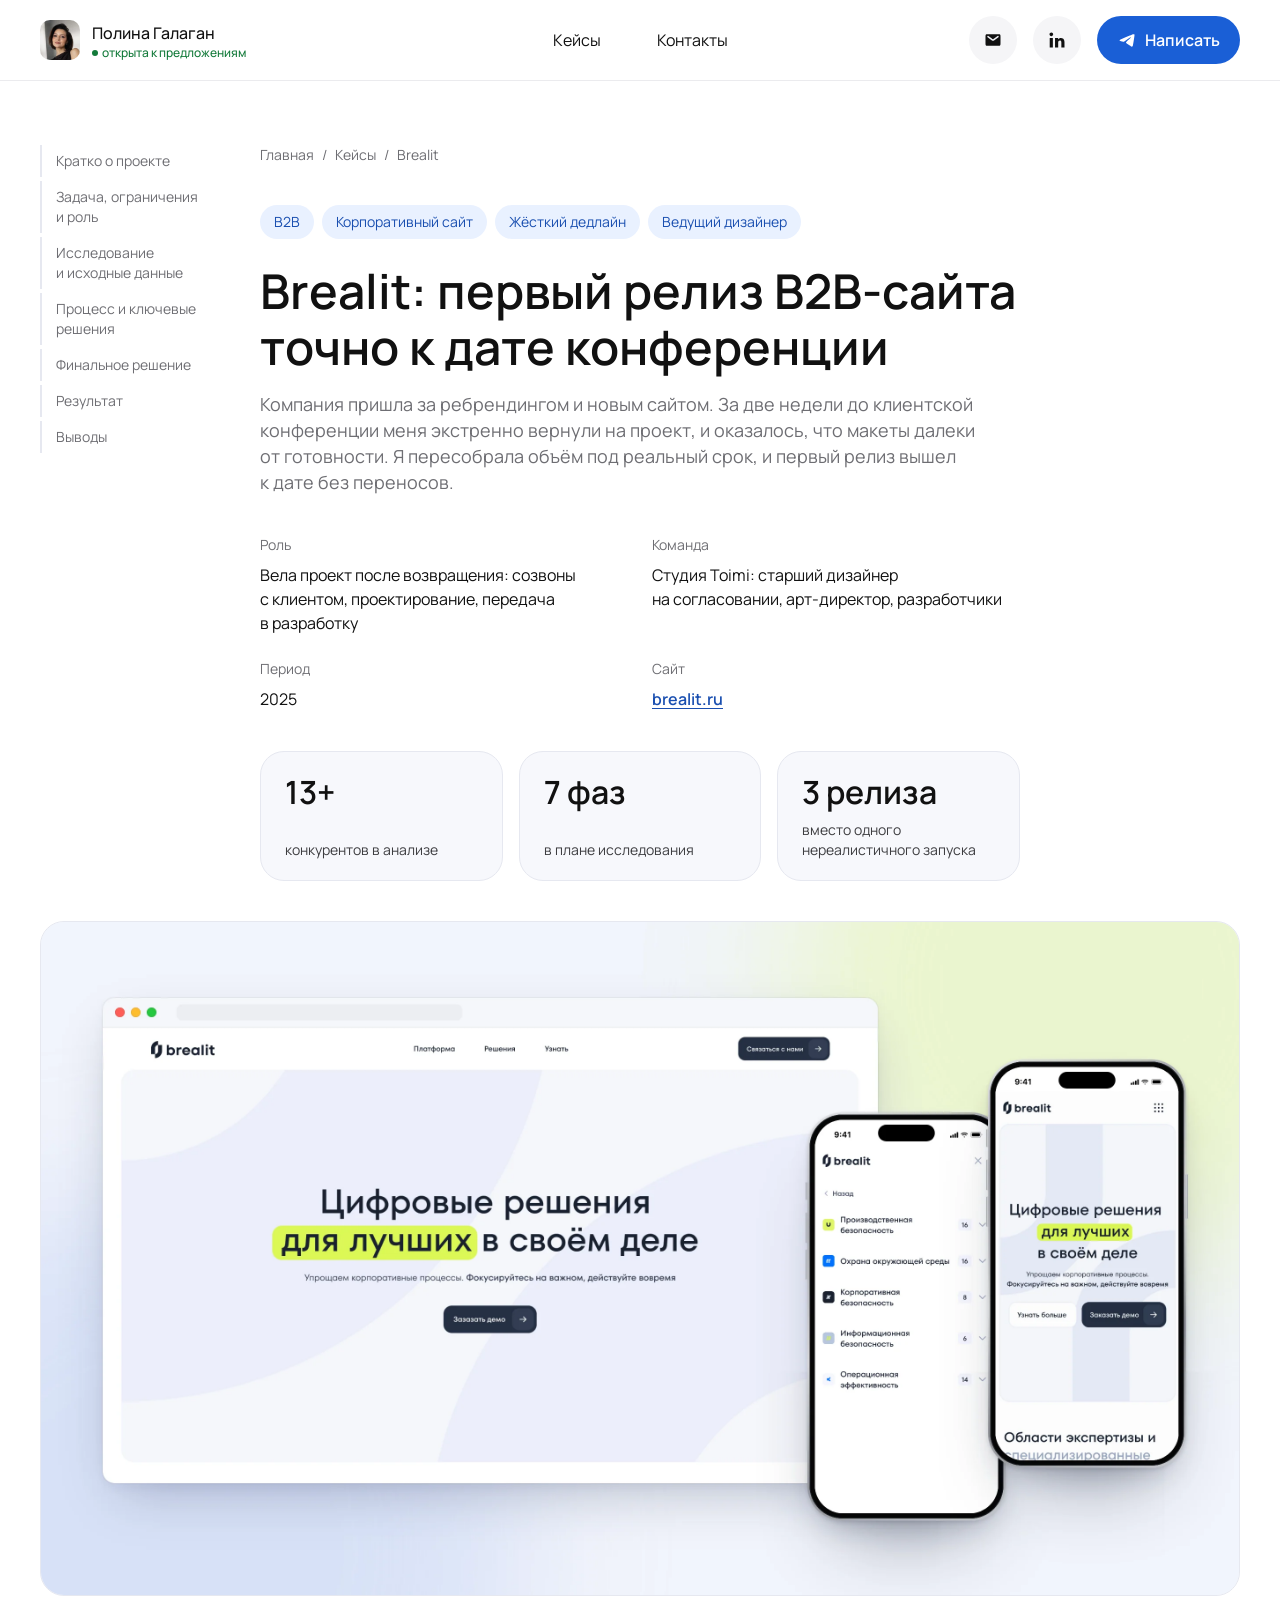
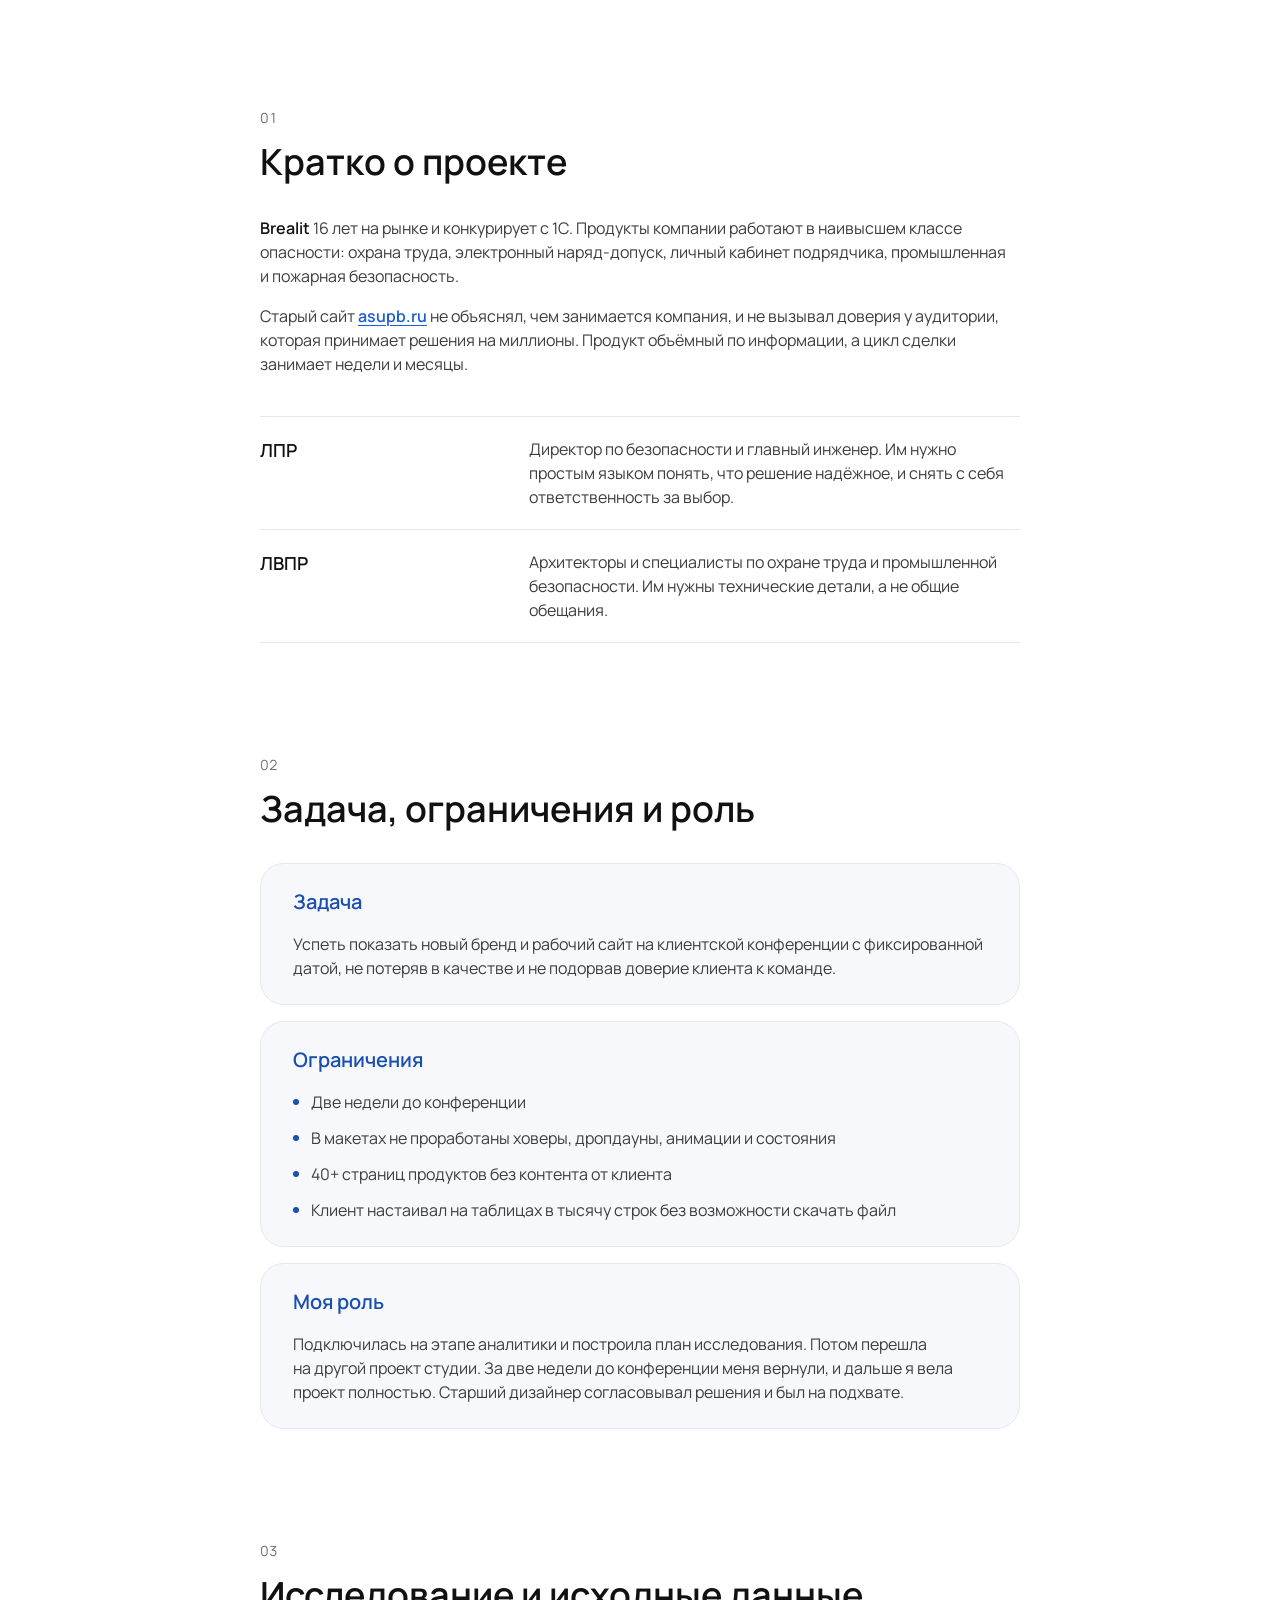
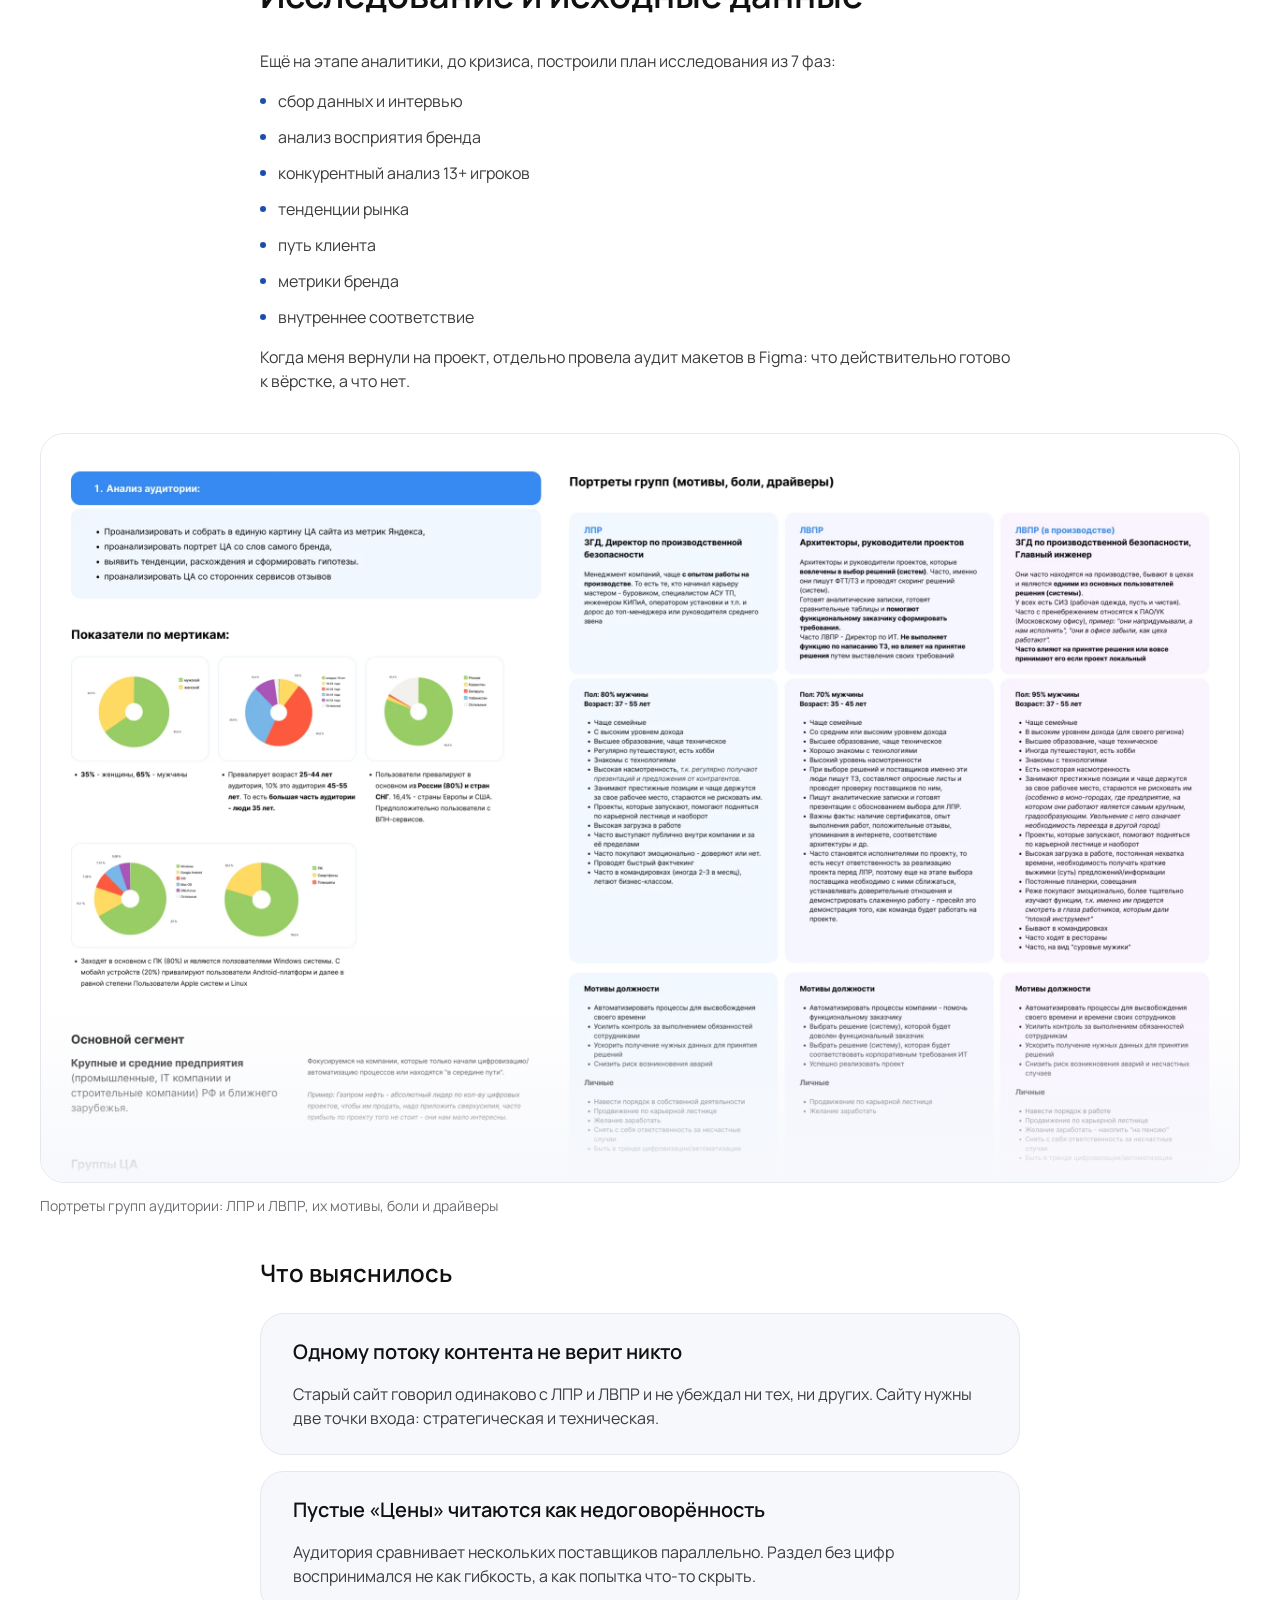
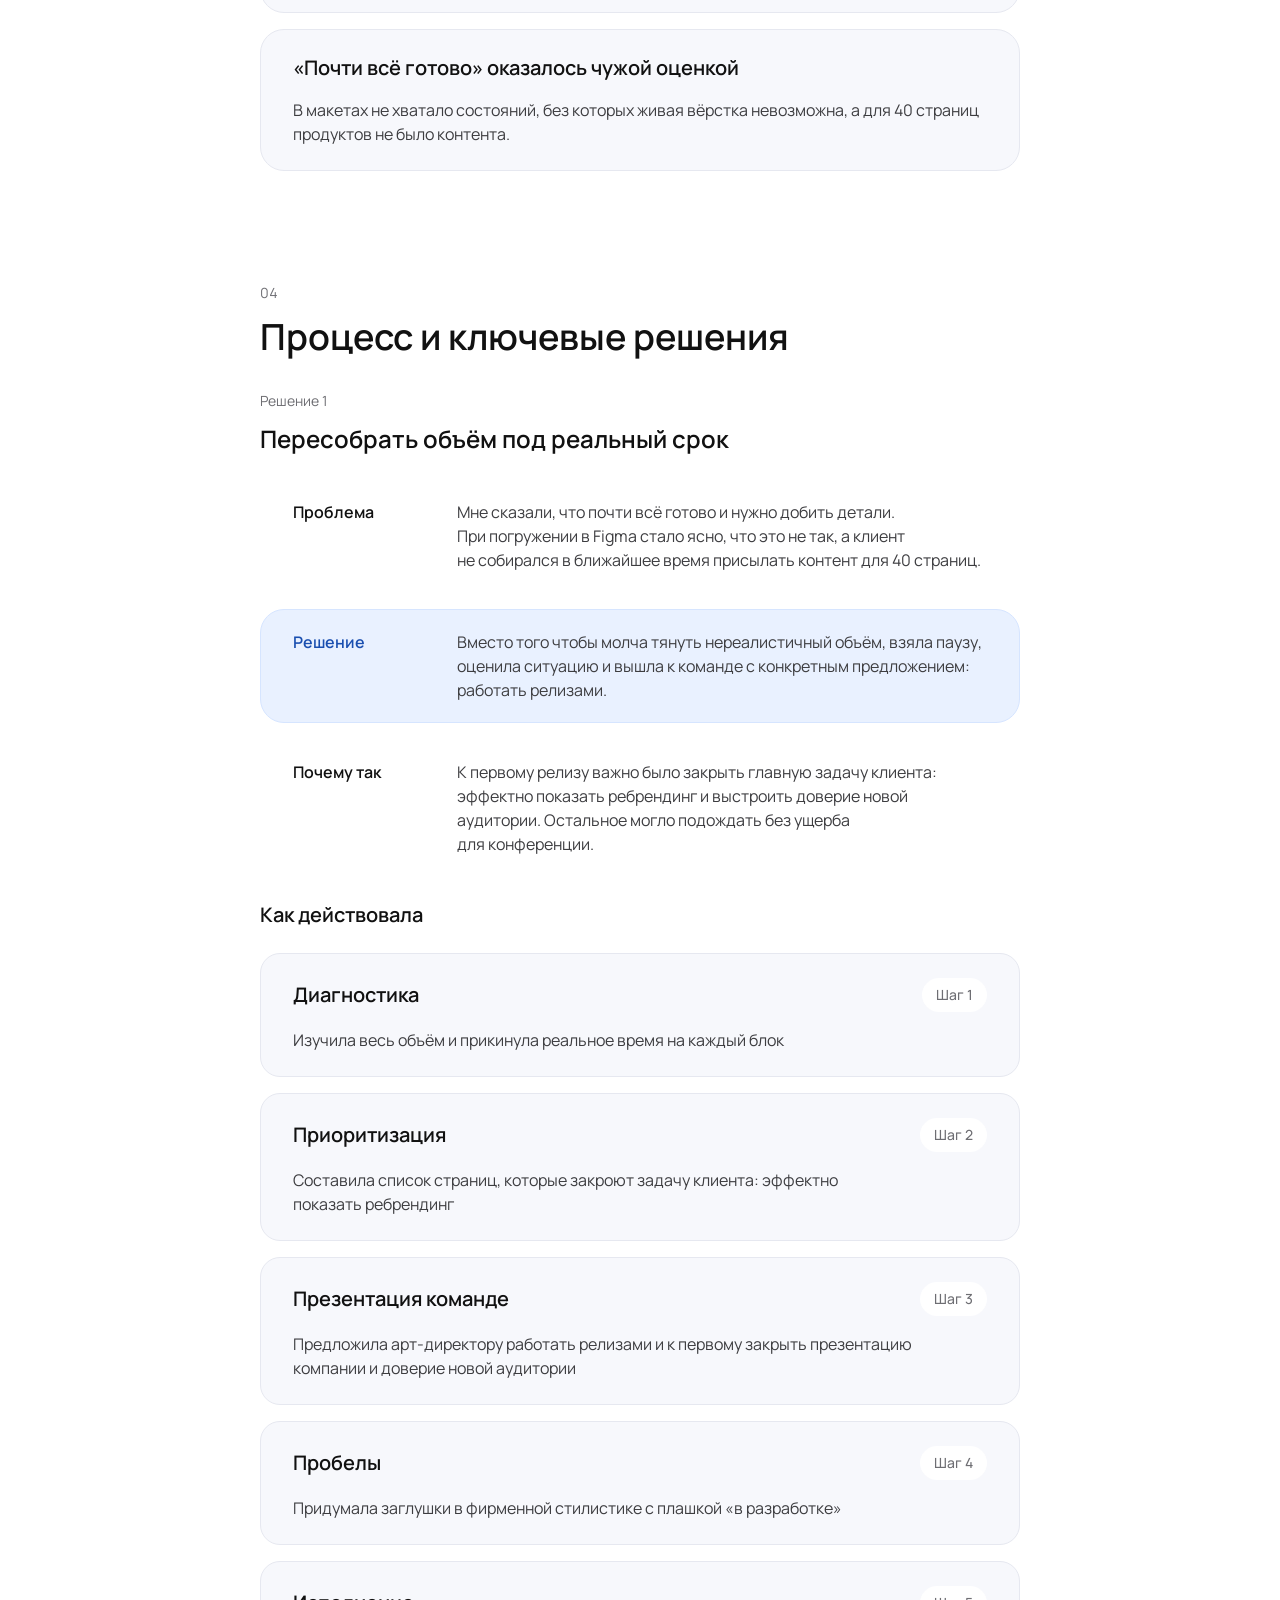
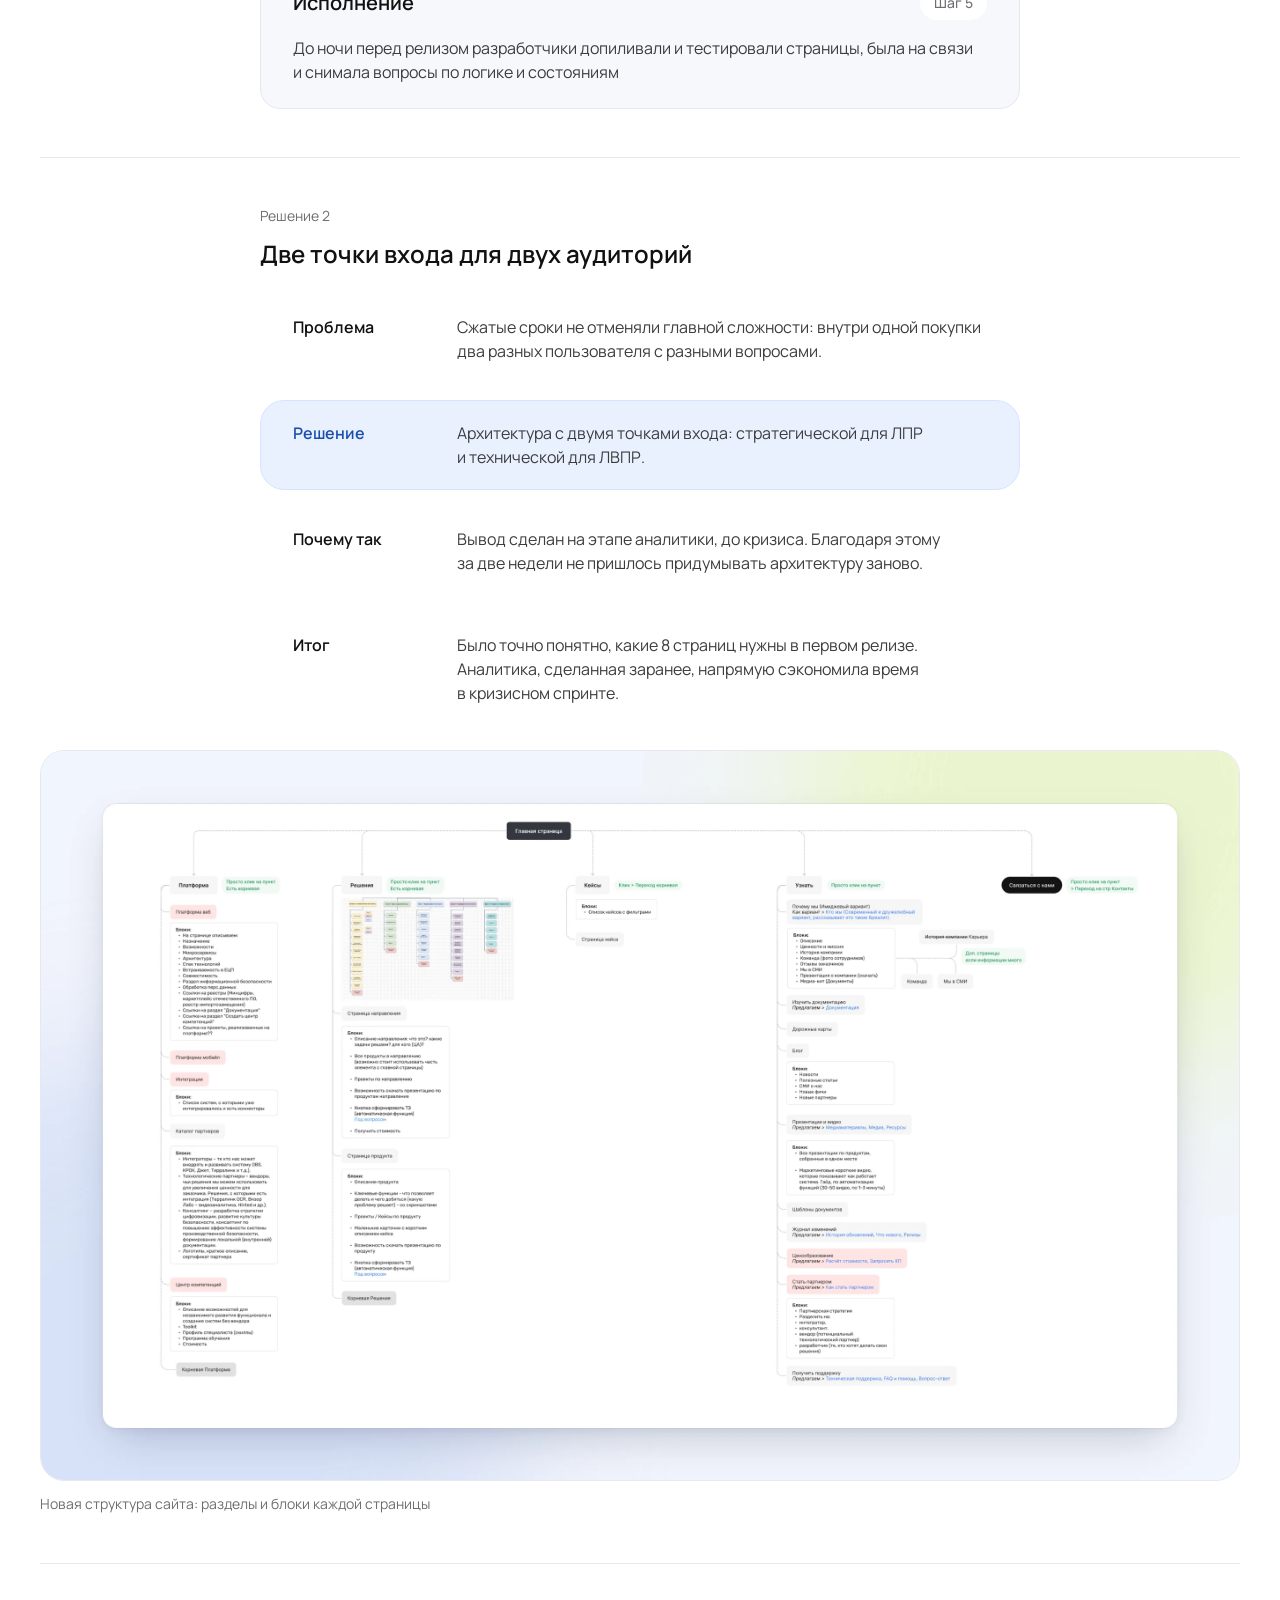
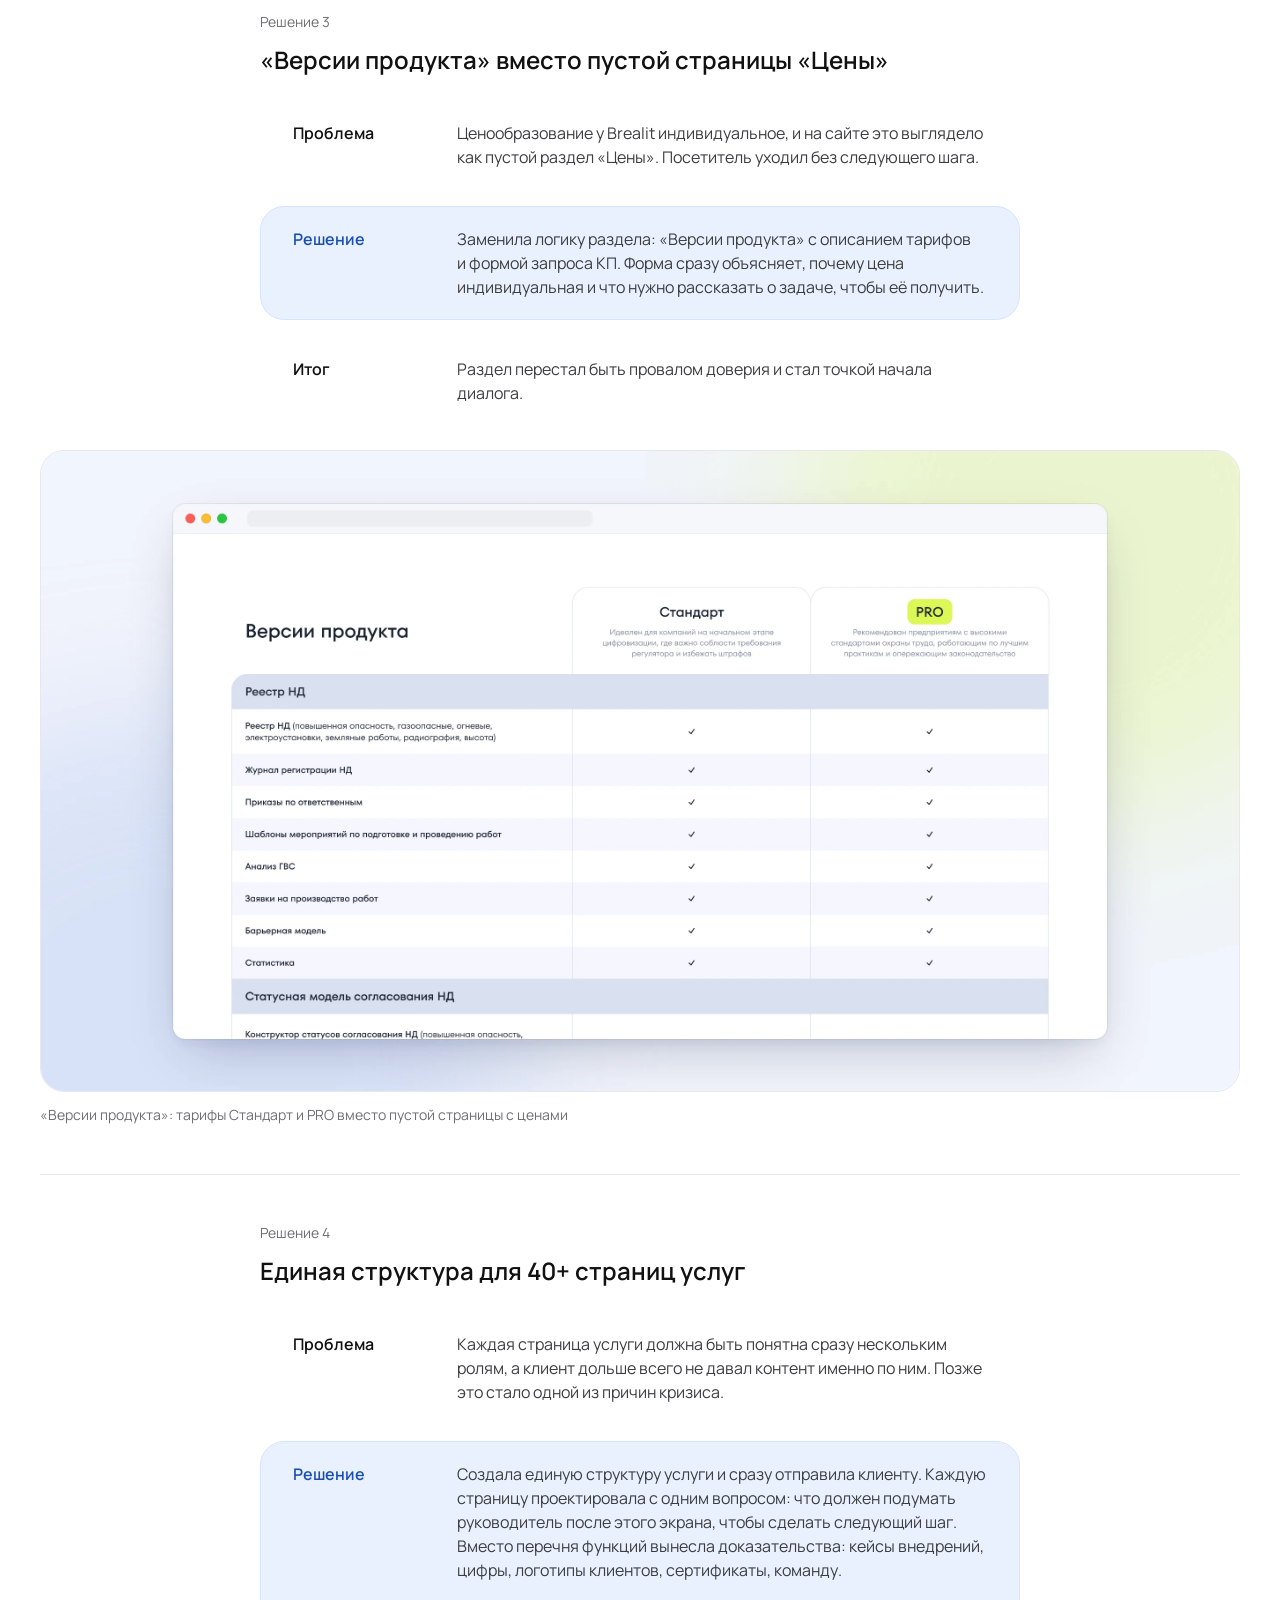
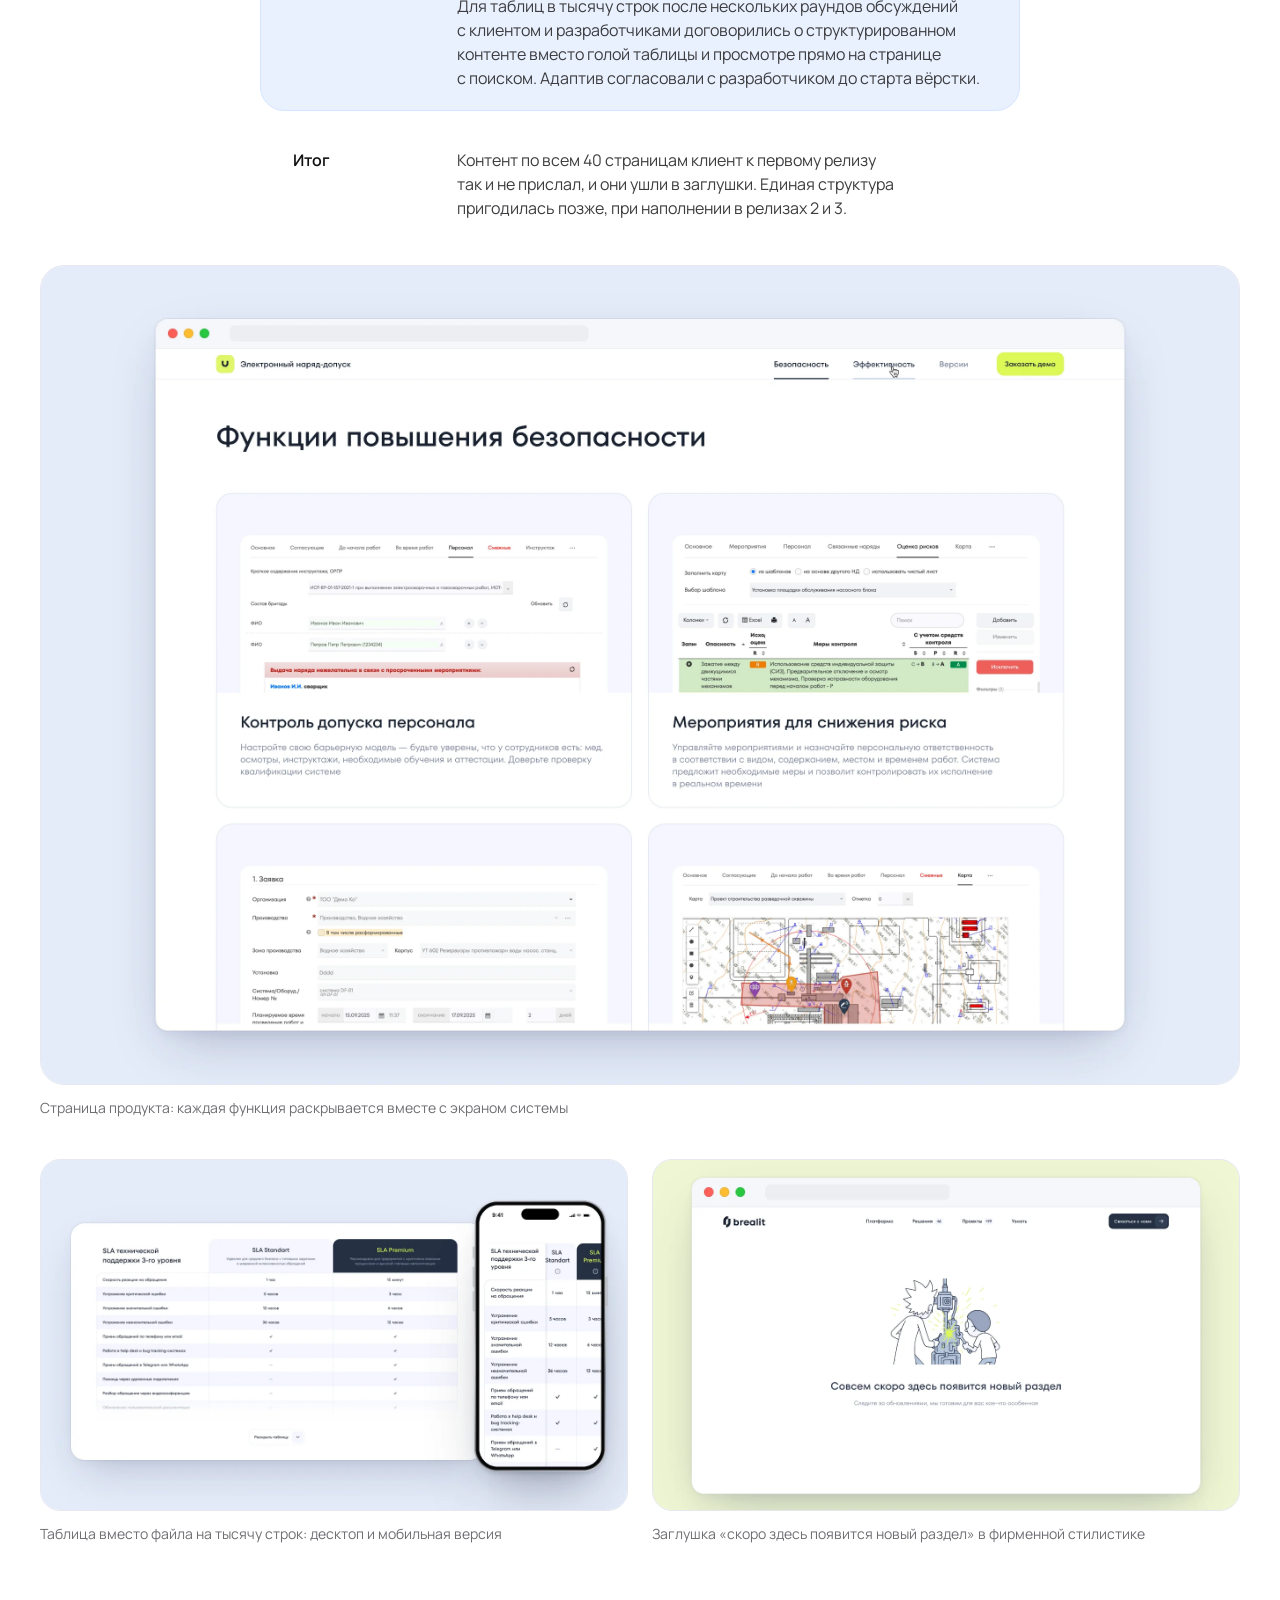
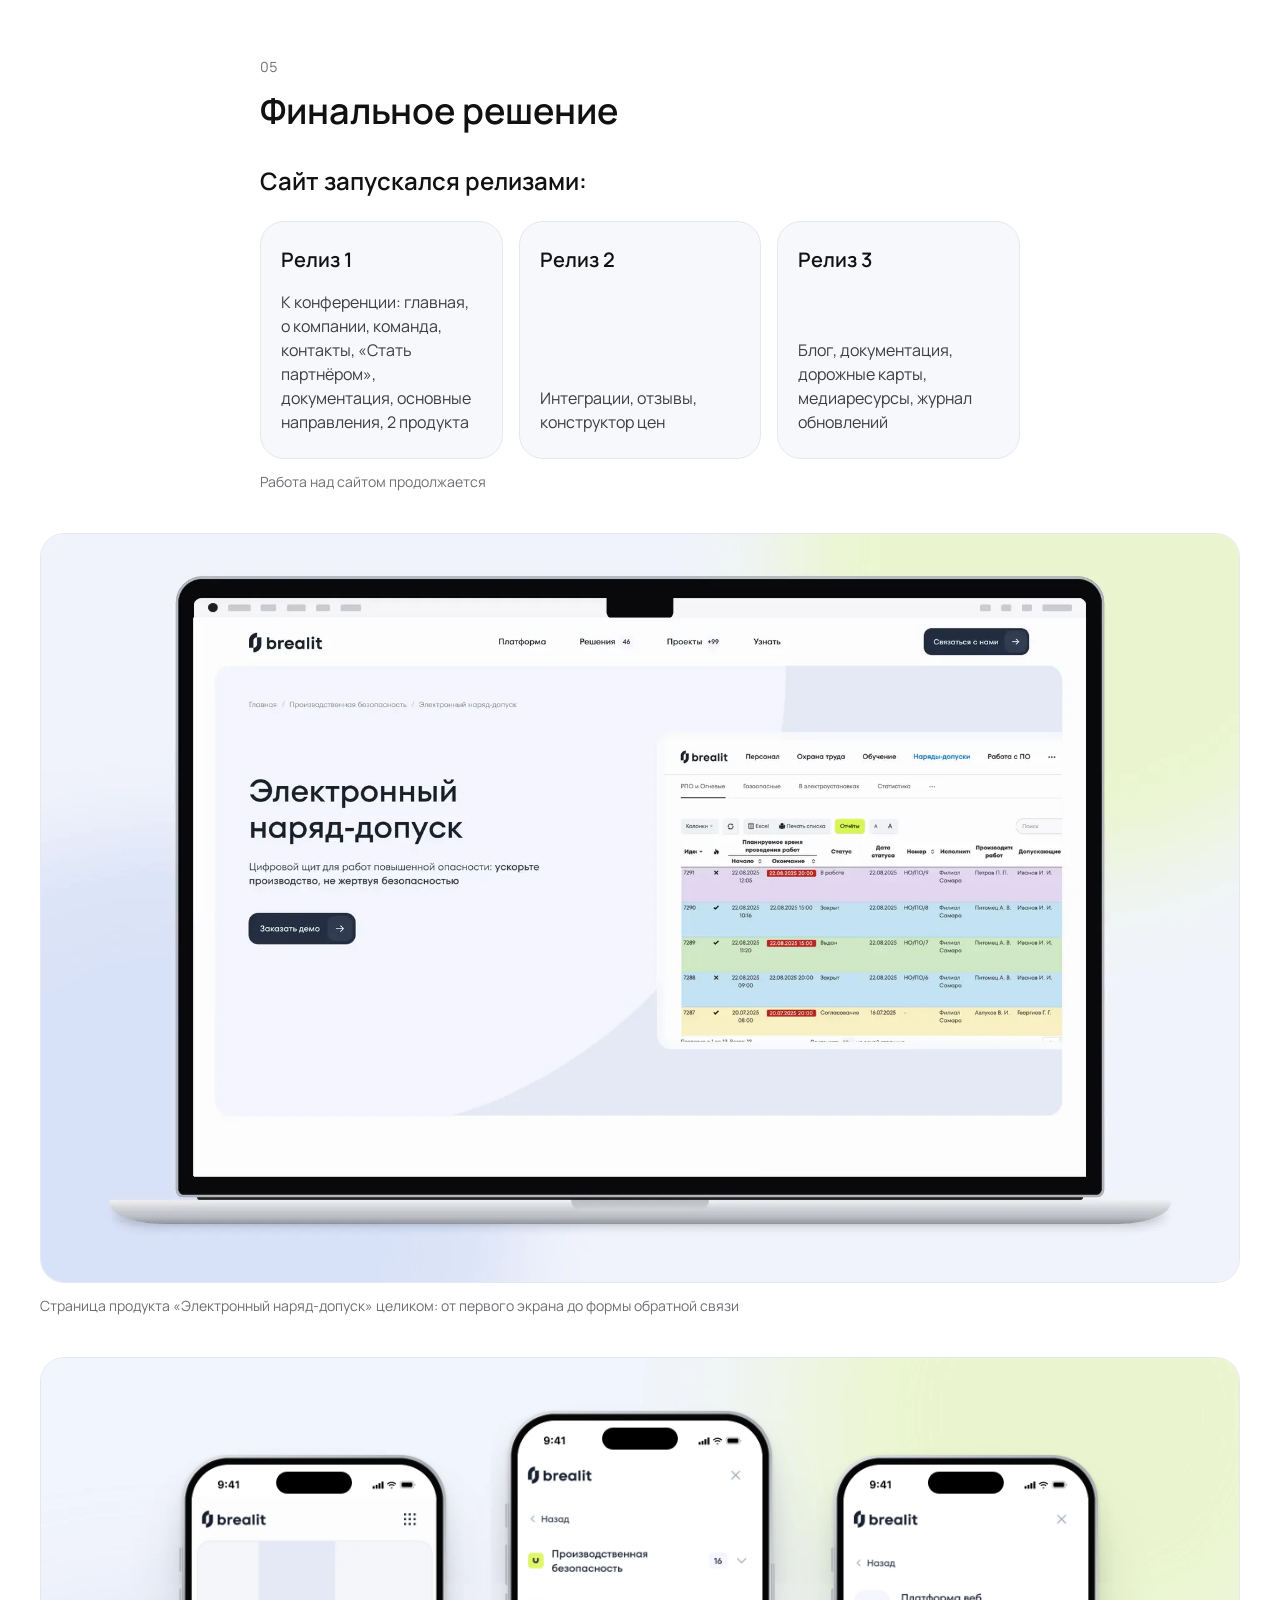
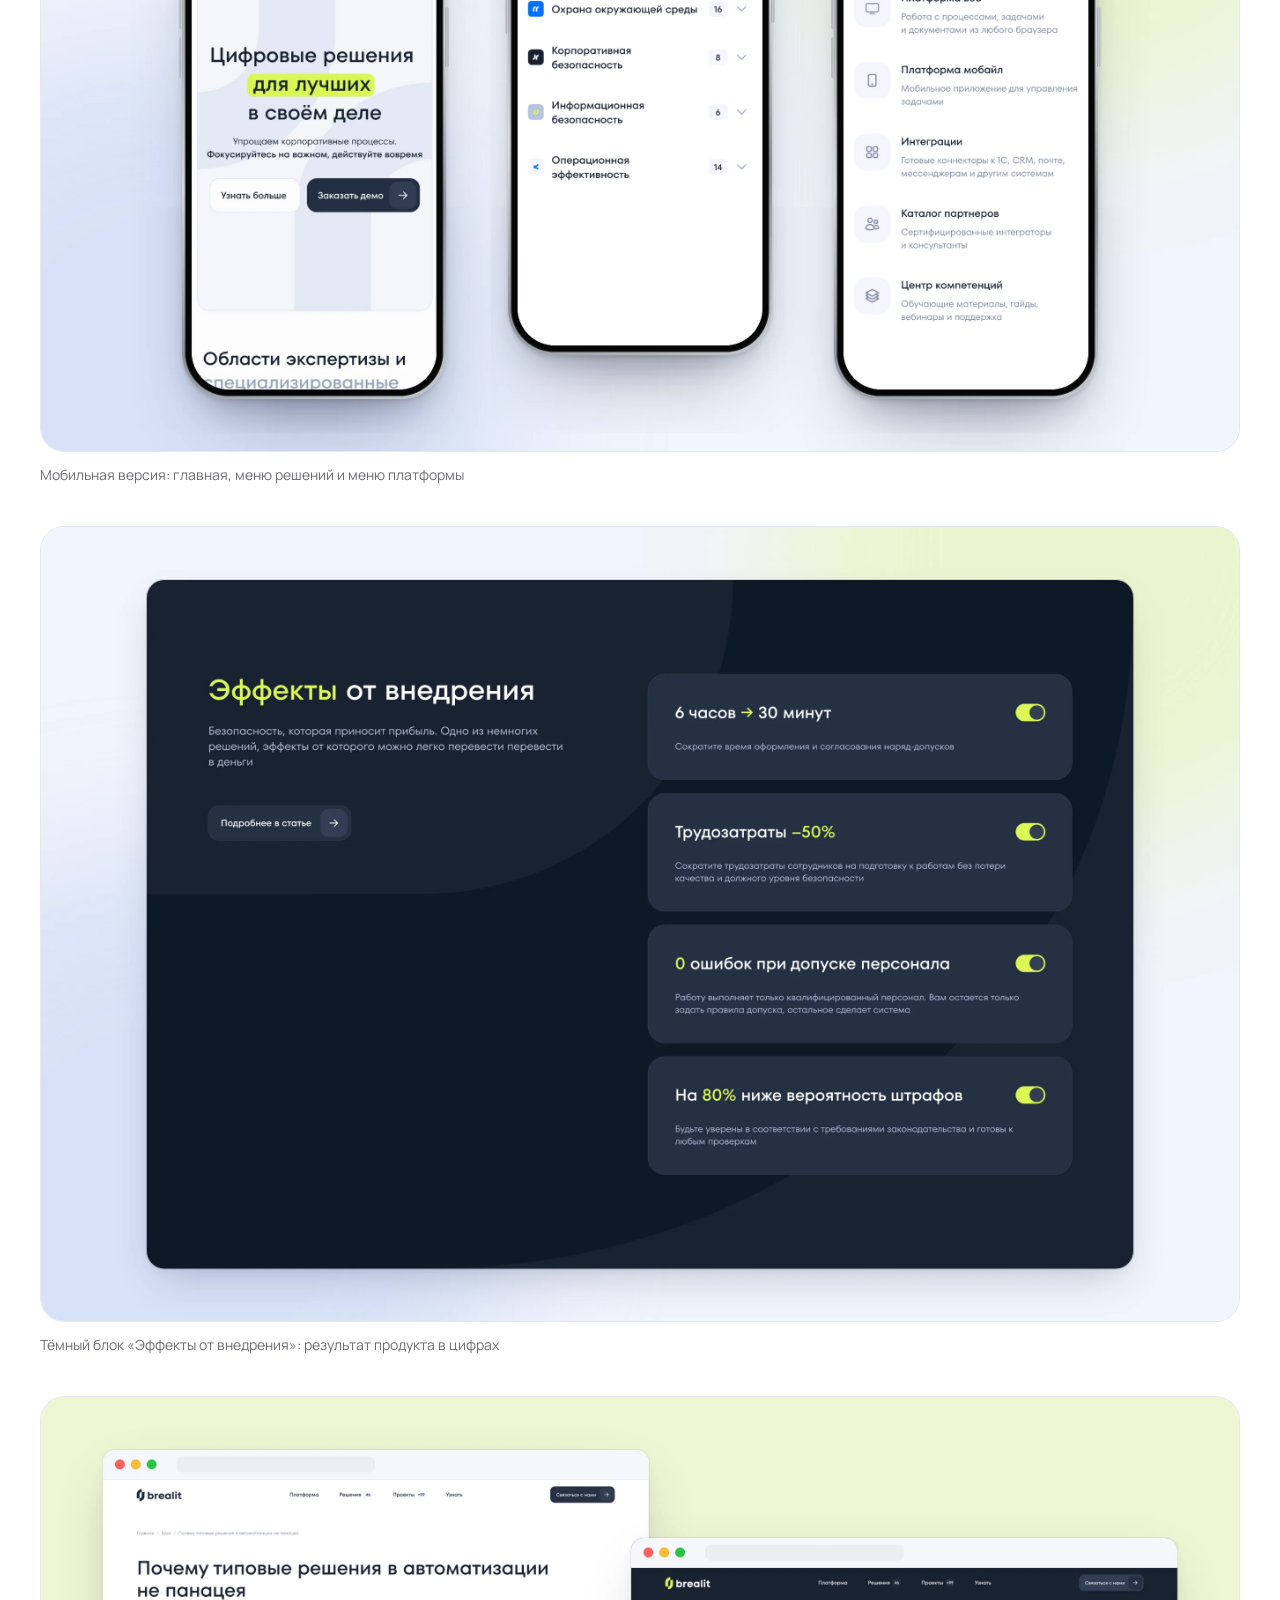
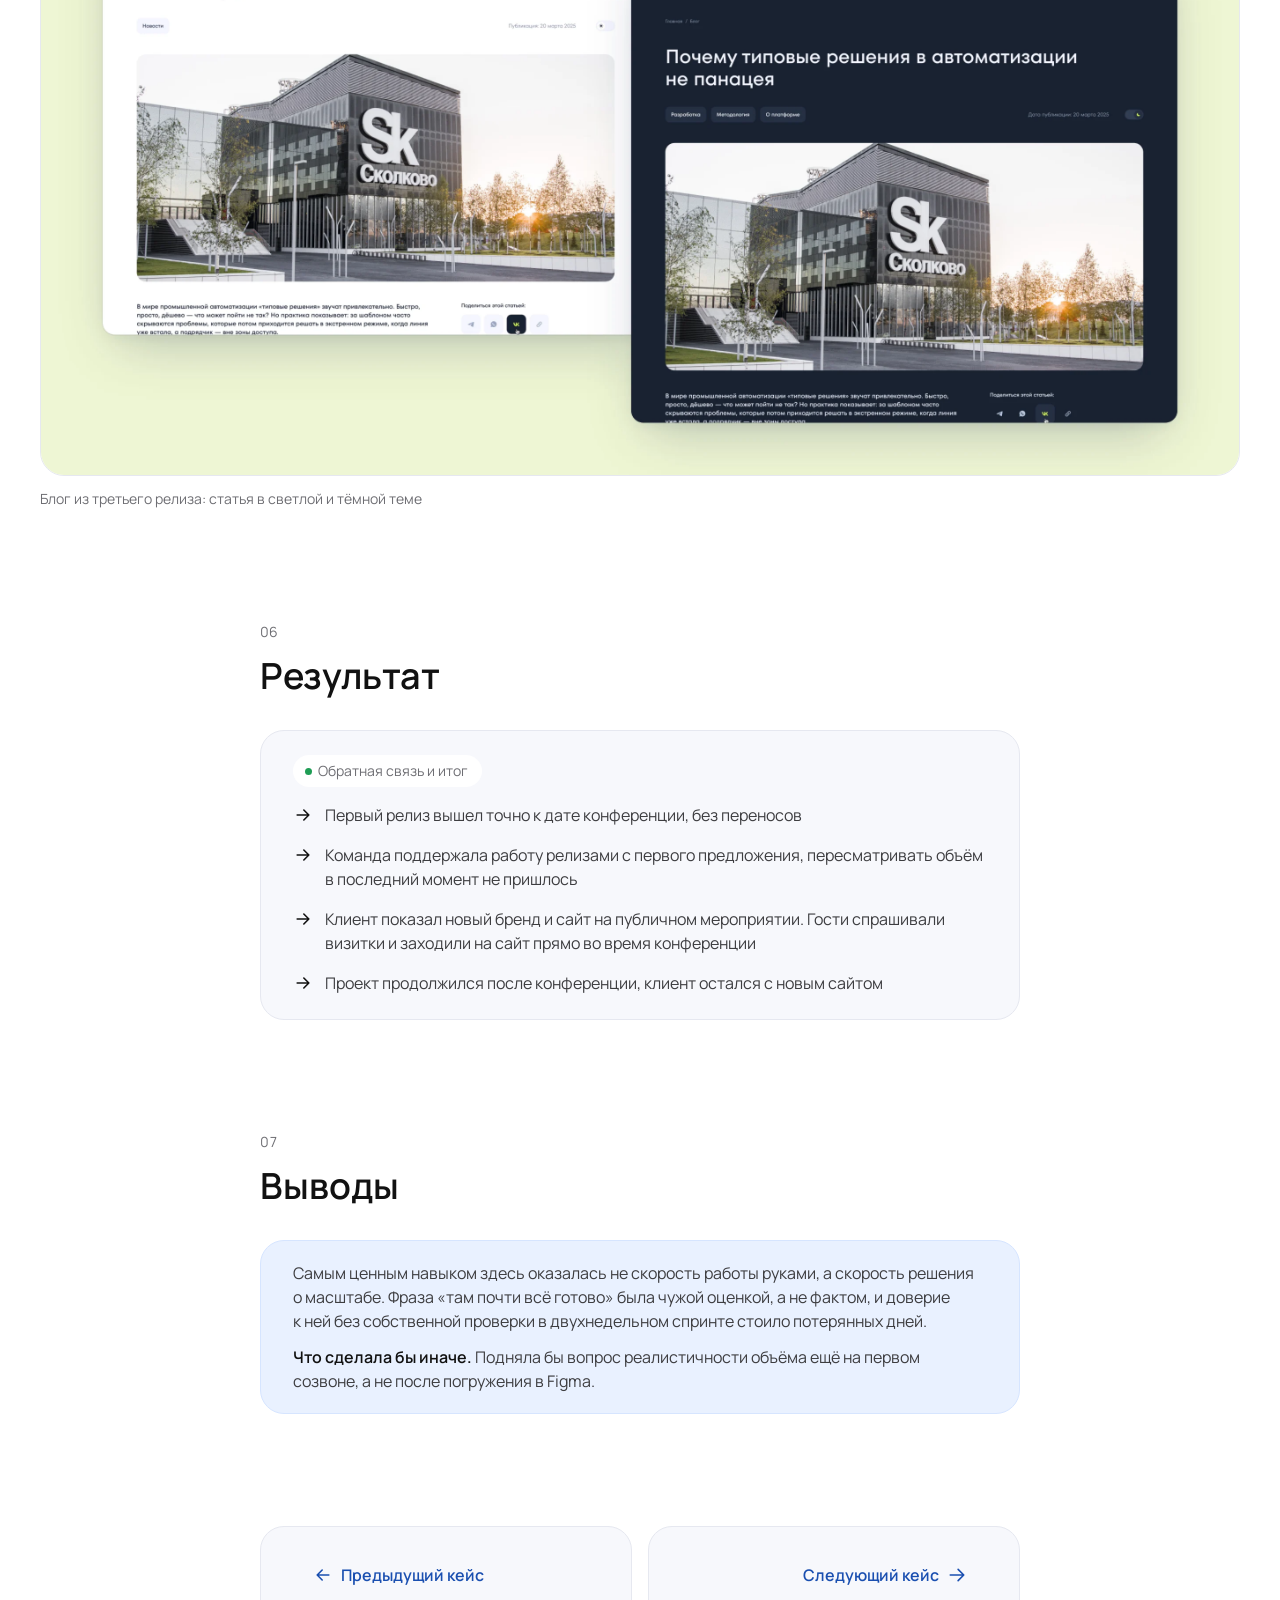
==== commit 8c9eefe1: "Периоды в кейсах" ====
--- a/brealit.html
+++ b/brealit.html
@@ -73,7 +73,7 @@
           <p class="case-hero__lead">Компания пришла за&nbsp;ребрендингом и&nbsp;новым сайтом. За&nbsp;две недели до&nbsp;клиентской конференции меня экстренно вернули на&nbsp;проект, и&nbsp;оказалось, что&nbsp;макеты далеки от&nbsp;готовности. Я&nbsp;пересобрала объём под&nbsp;реальный срок, и&nbsp;первый релиз вышел к&nbsp;дате без&nbsp;переносов.</p>
         </div>
       </div>
-      <dl class="meta-grid"><div><dt>Роль</dt><dd>Вела проект после возвращения: созвоны с&nbsp;клиентом, проектирование, передача в&nbsp;разработку</dd></div><div><dt>Команда</dt><dd>Студия Toimi: старший дизайнер на&nbsp;согласовании, <span class="nowrap">арт-директор</span>, разработчики</dd></div><div><dt>Период</dt><dd>2025–2026</dd></div><div><dt>Сайт</dt><dd><a class="site-link" href="https://brealit.ru" target="_blank" rel="noopener">brealit.ru<span class="visually-hidden"> (откроется в&nbsp;новой вкладке)</span></a></dd></div></dl>
+      <dl class="meta-grid"><div><dt>Роль</dt><dd>Вела проект после возвращения: созвоны с&nbsp;клиентом, проектирование, передача в&nbsp;разработку</dd></div><div><dt>Команда</dt><dd>Студия Toimi: старший дизайнер на&nbsp;согласовании, <span class="nowrap">арт-директор</span>, разработчики</dd></div><div><dt>Период</dt><dd>2025</dd></div><div><dt>Сайт</dt><dd><a class="site-link" href="https://brealit.ru" target="_blank" rel="noopener">brealit.ru<span class="visually-hidden"> (откроется в&nbsp;новой вкладке)</span></a></dd></div></dl>
       <div class="highlights" aria-label="Ключевые цифры"><div class="highlight"><span class="highlight__value">13+</span><span class="highlight__text">конкурентов в&nbsp;анализе</span></div><div class="highlight"><span class="highlight__value">7&nbsp;фаз</span><span class="highlight__text">в&nbsp;плане исследования</span></div><div class="highlight"><span class="highlight__value">3&nbsp;релиза</span><span class="highlight__text">вместо одного нереалистичного запуска</span></div></div>
       <div class="case-cover">
         <div class="media media--img media--crop" style="aspect-ratio:1360/765"><img src="assets/brealit/cover.webp?v=d35cb3f2" alt="Brealit: первый экран главной страницы, релиз 1" fetchpriority="high" decoding="async" width="2720" height="1530"></div>
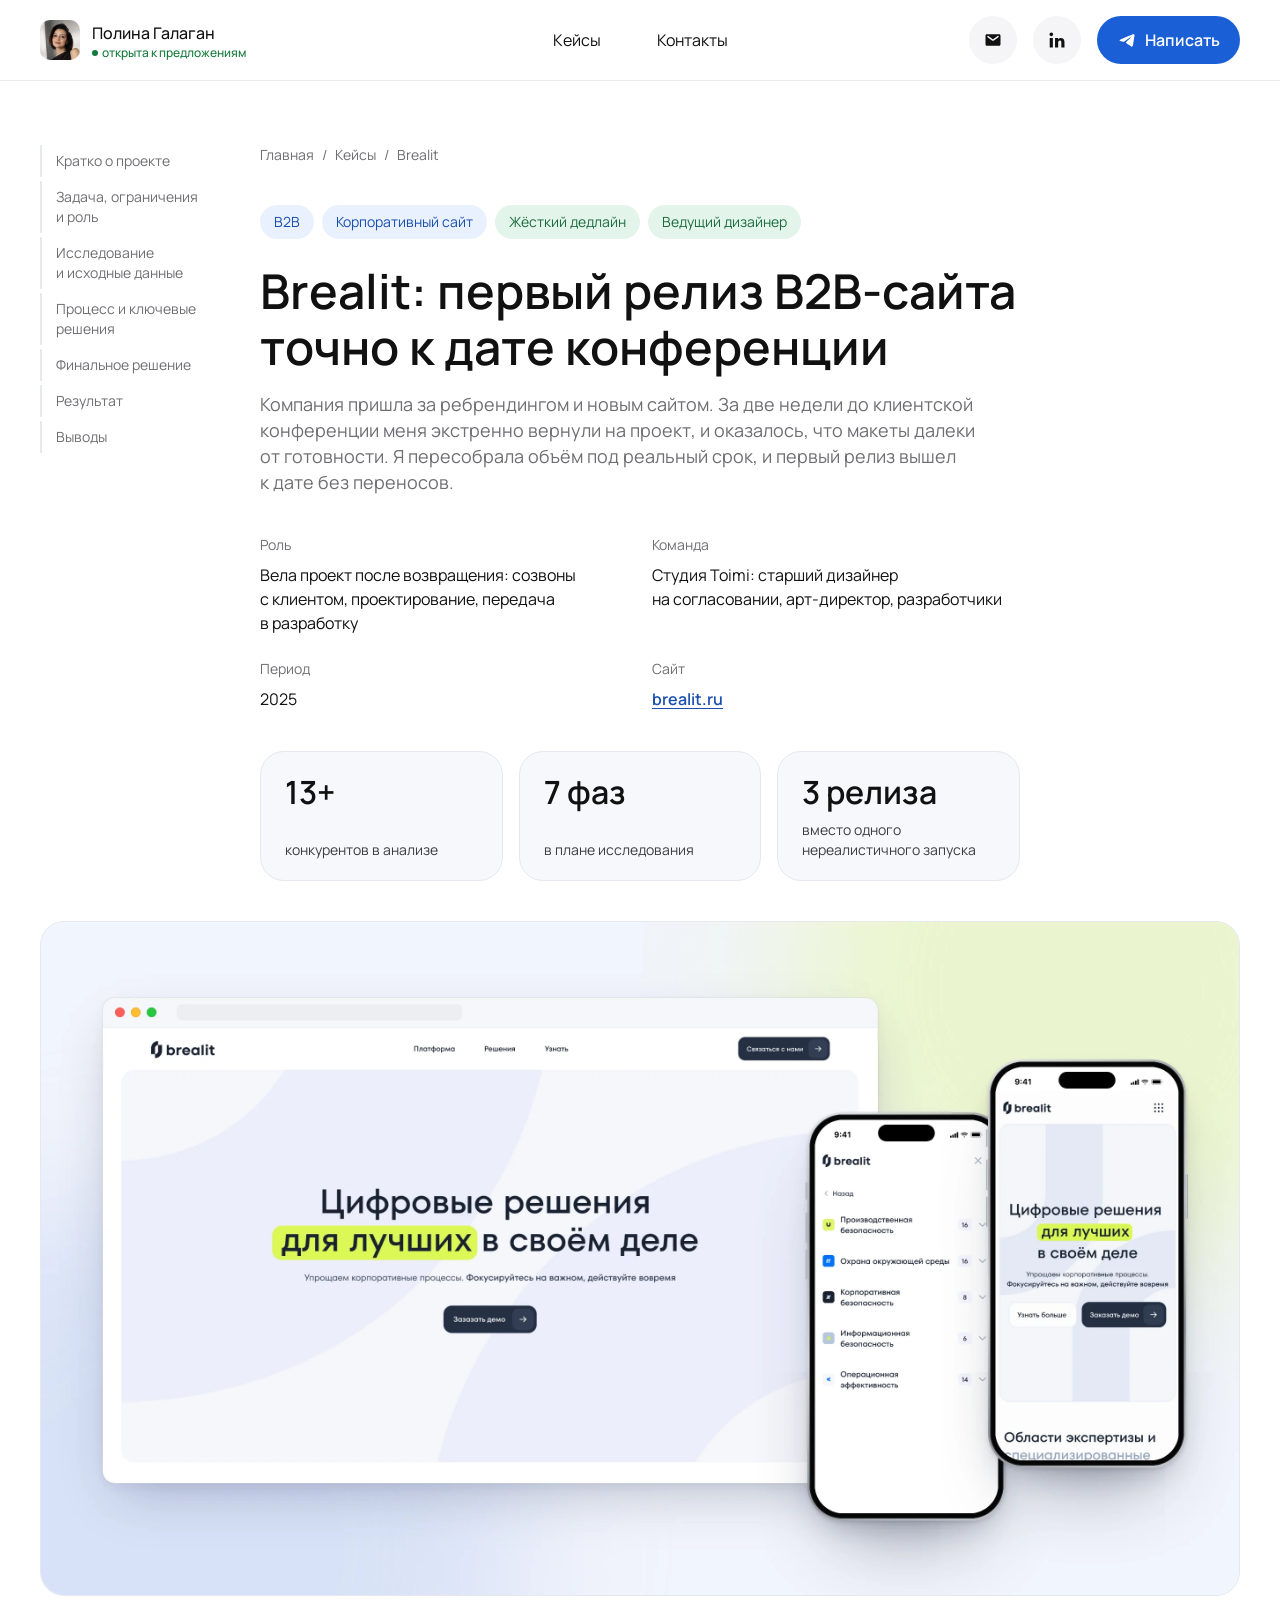
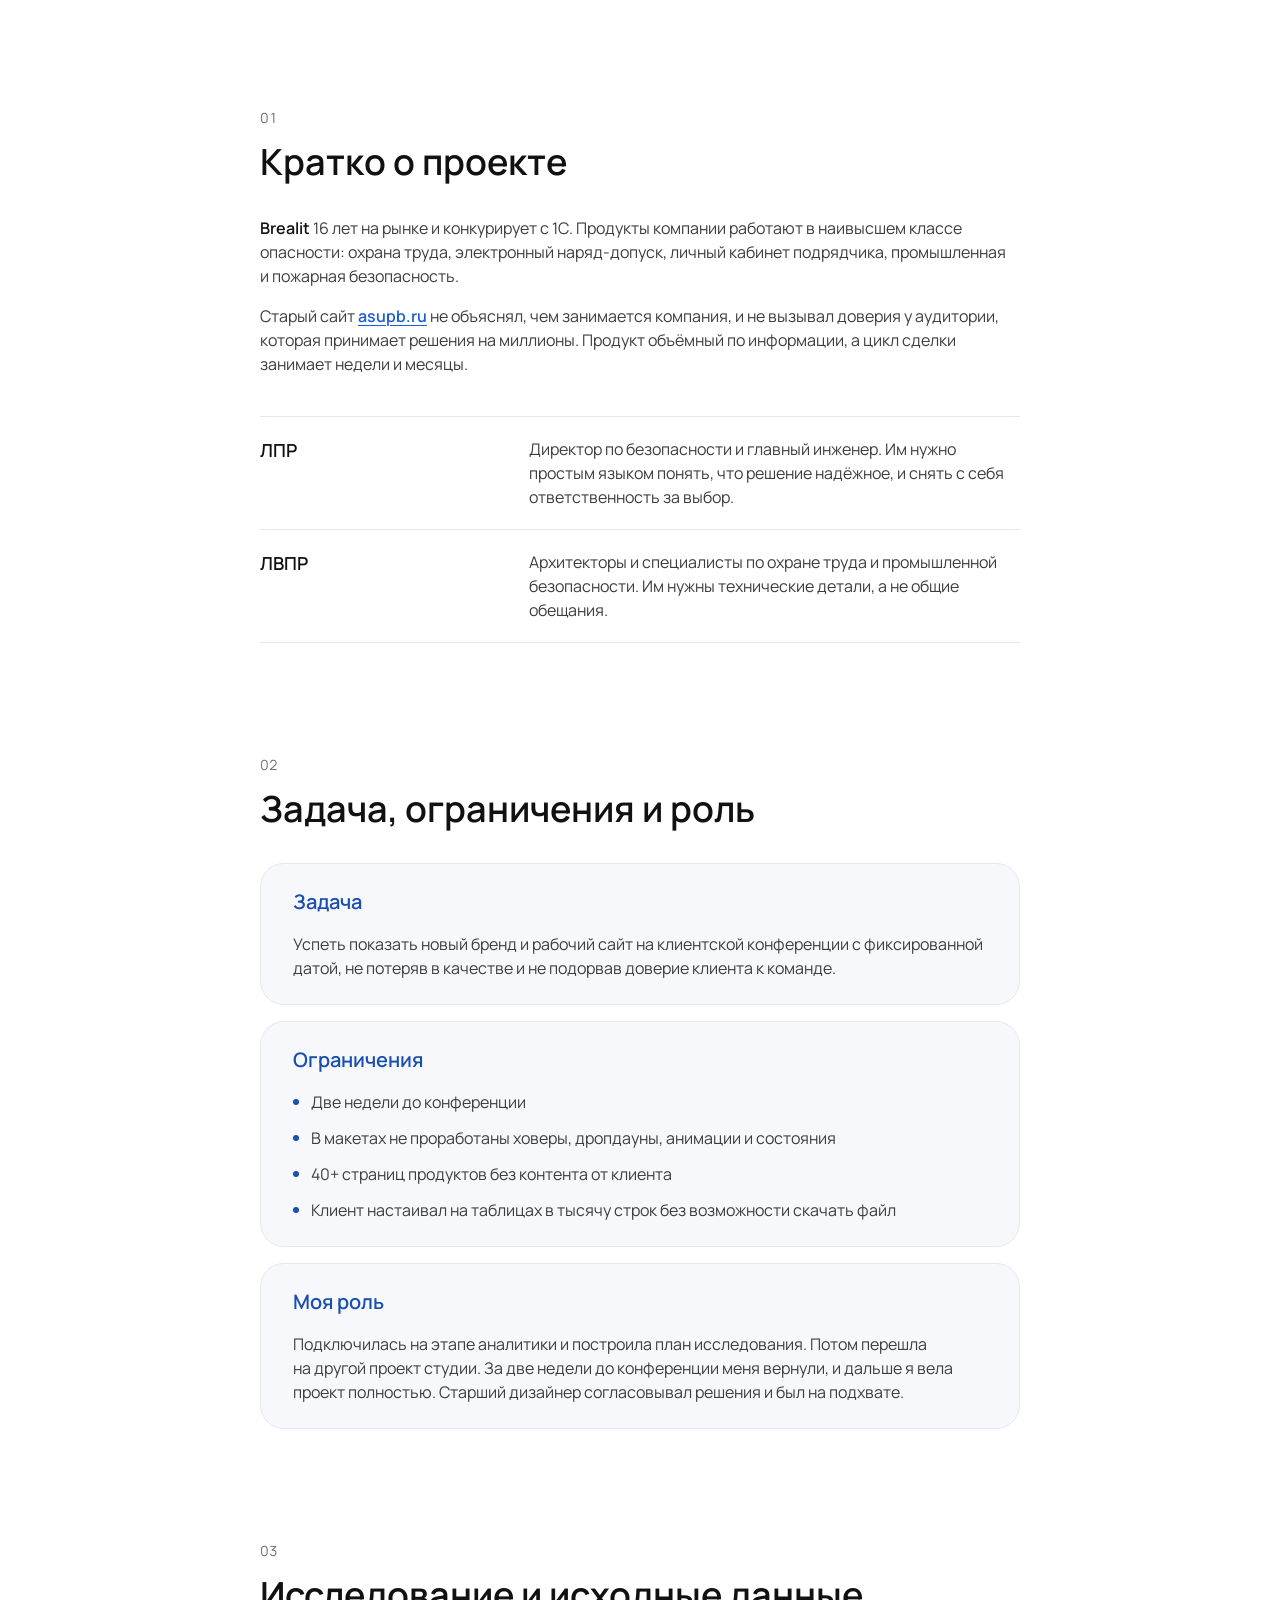
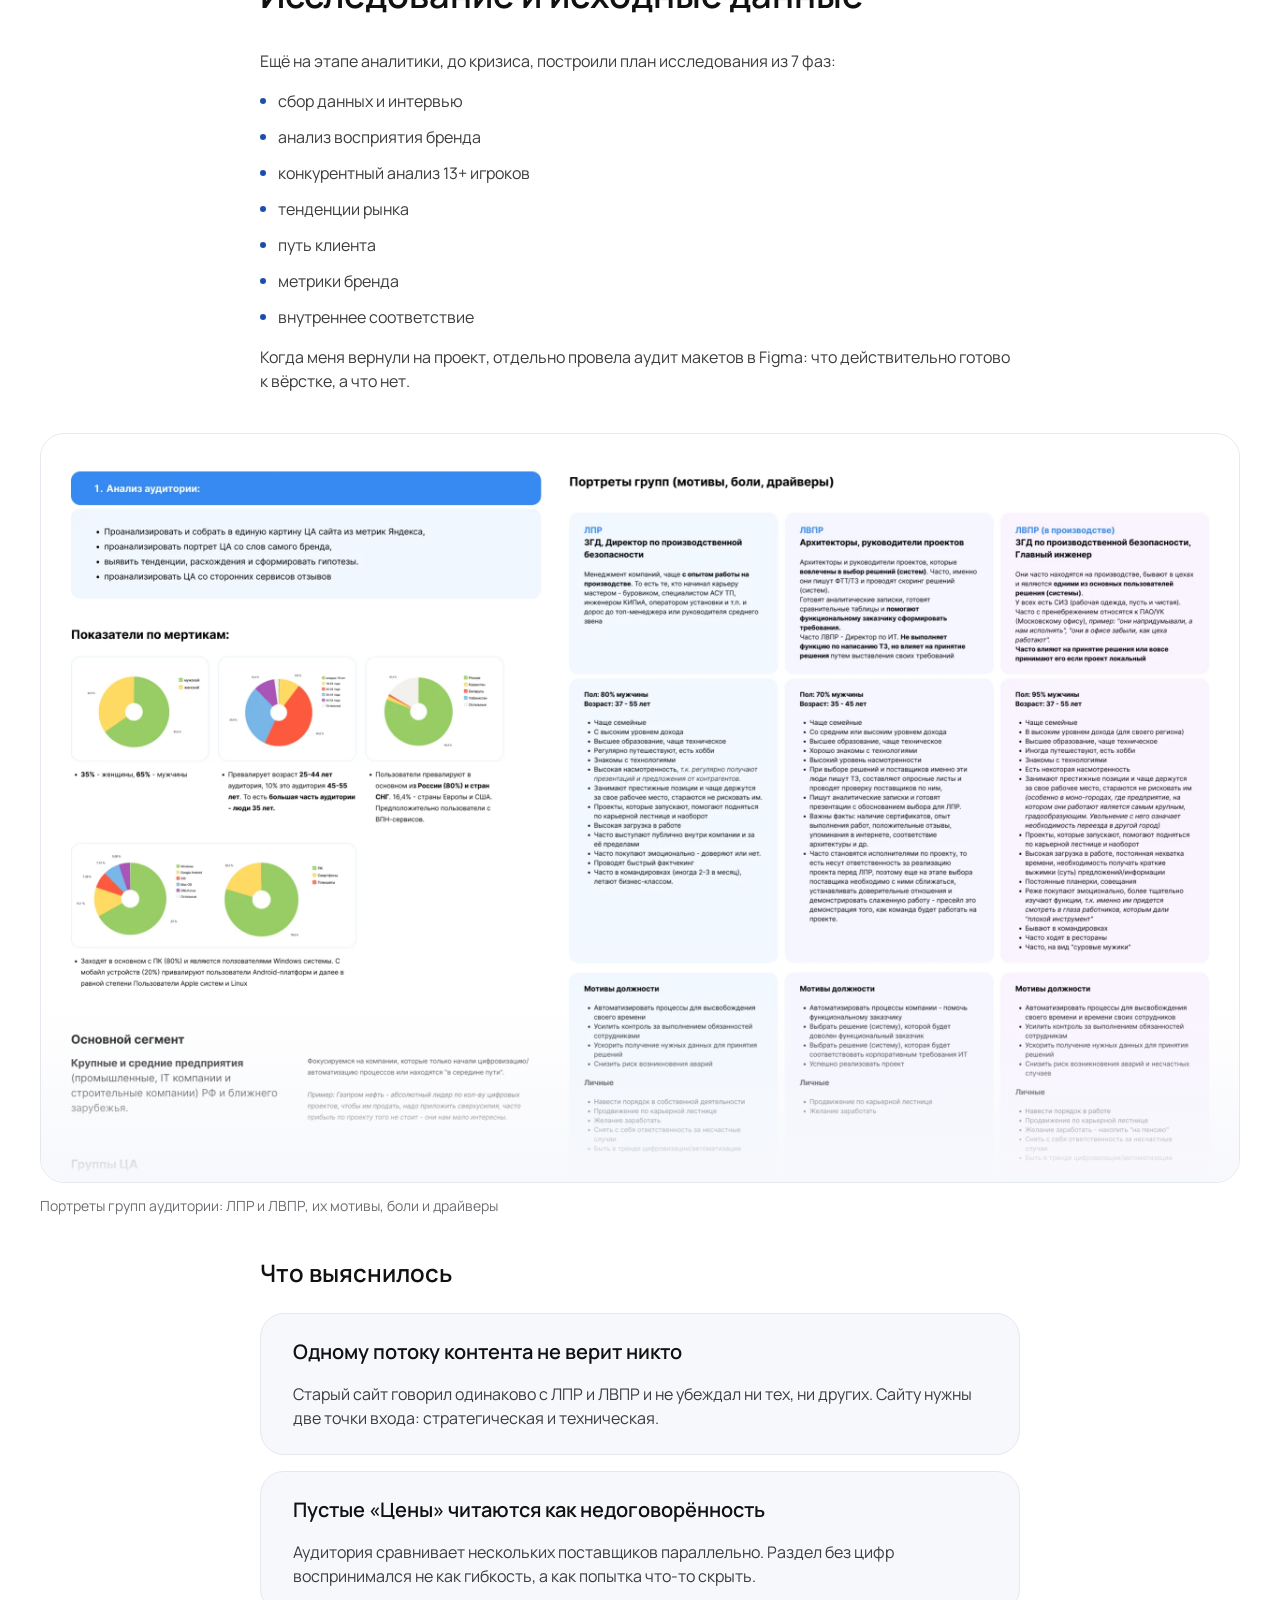
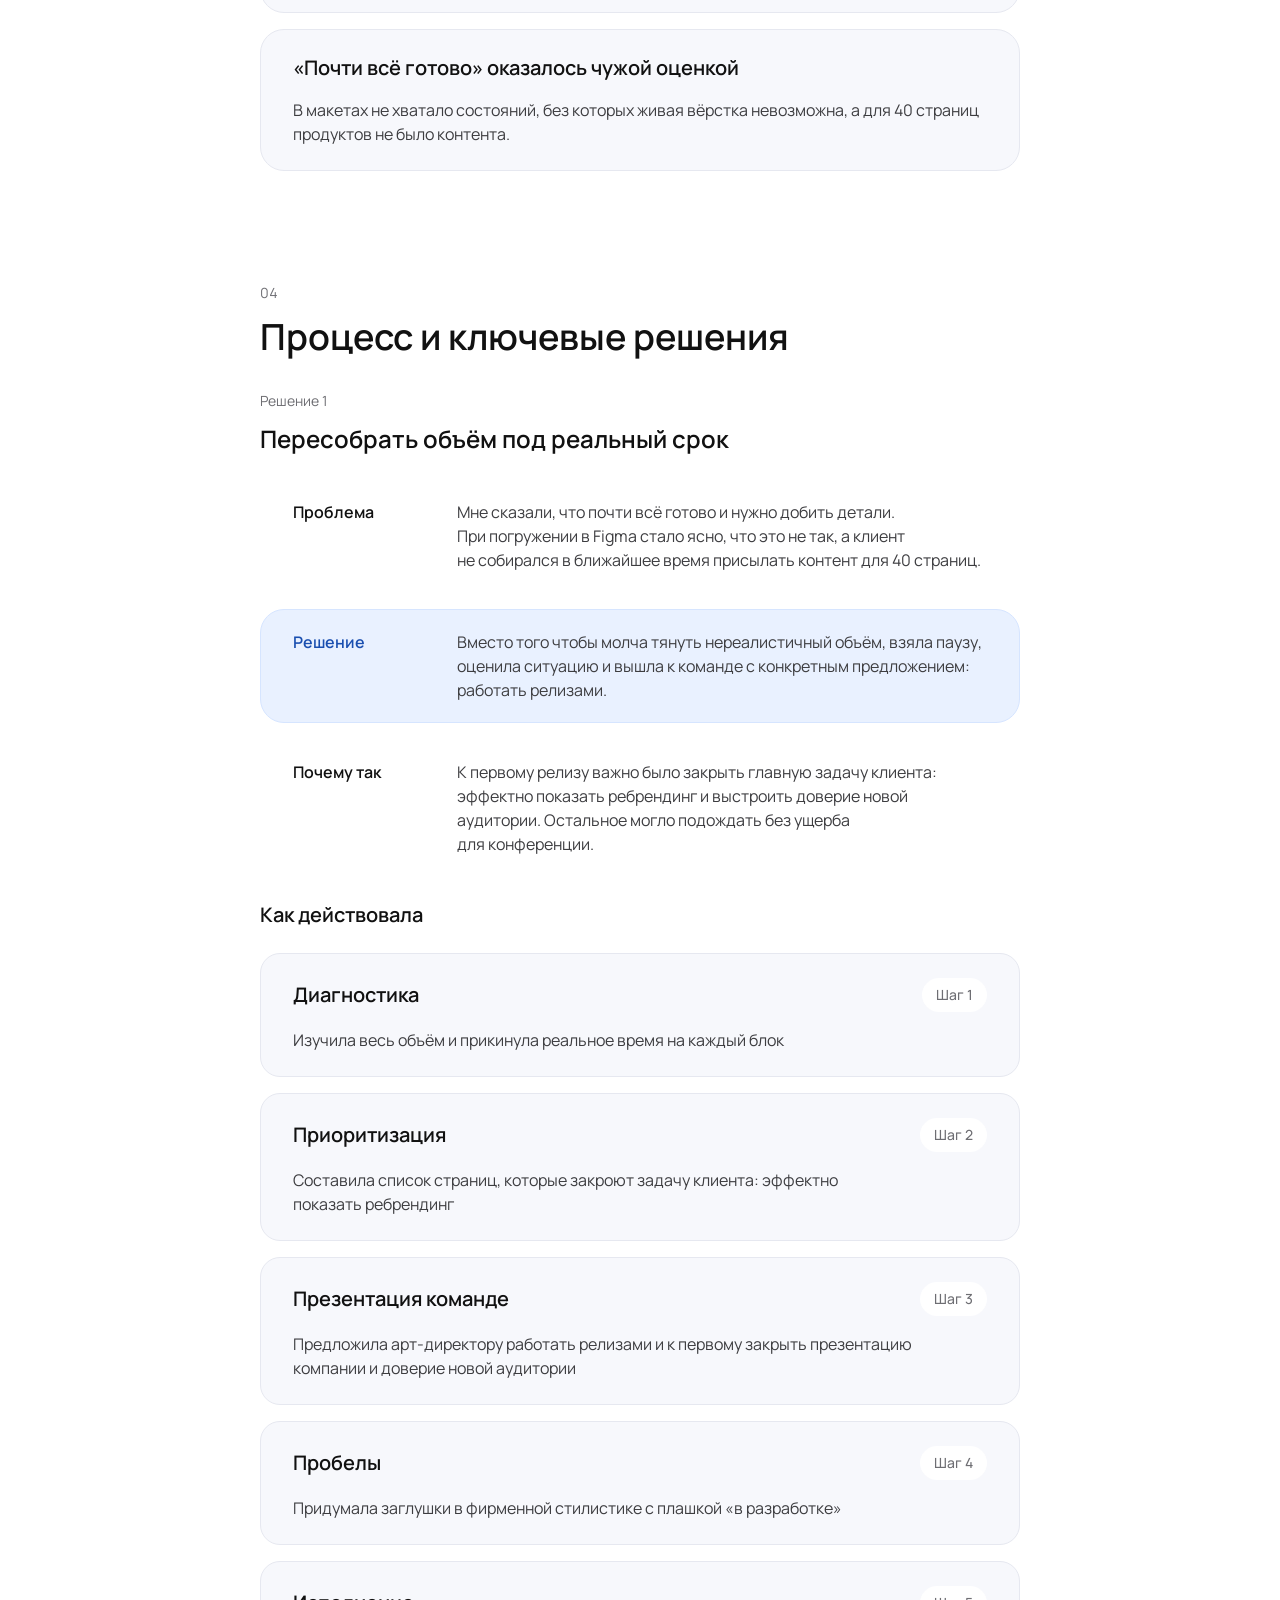
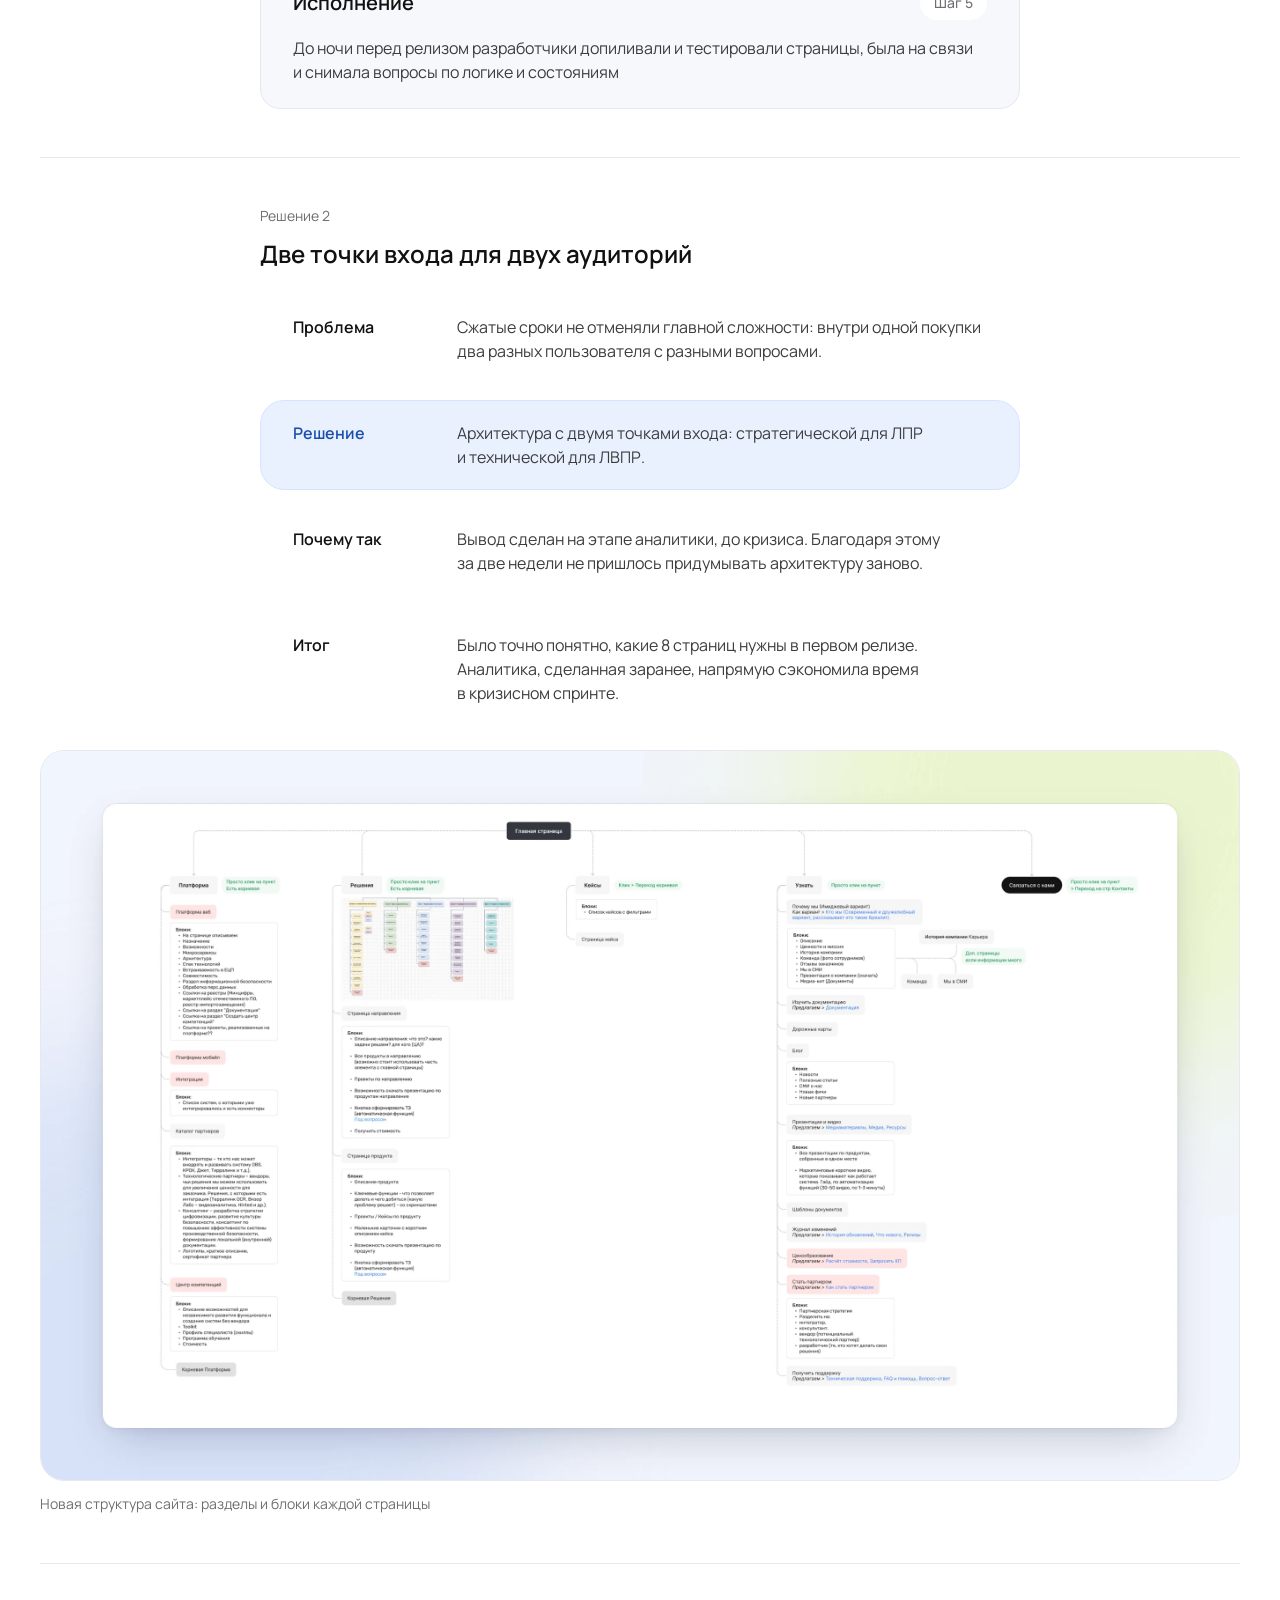
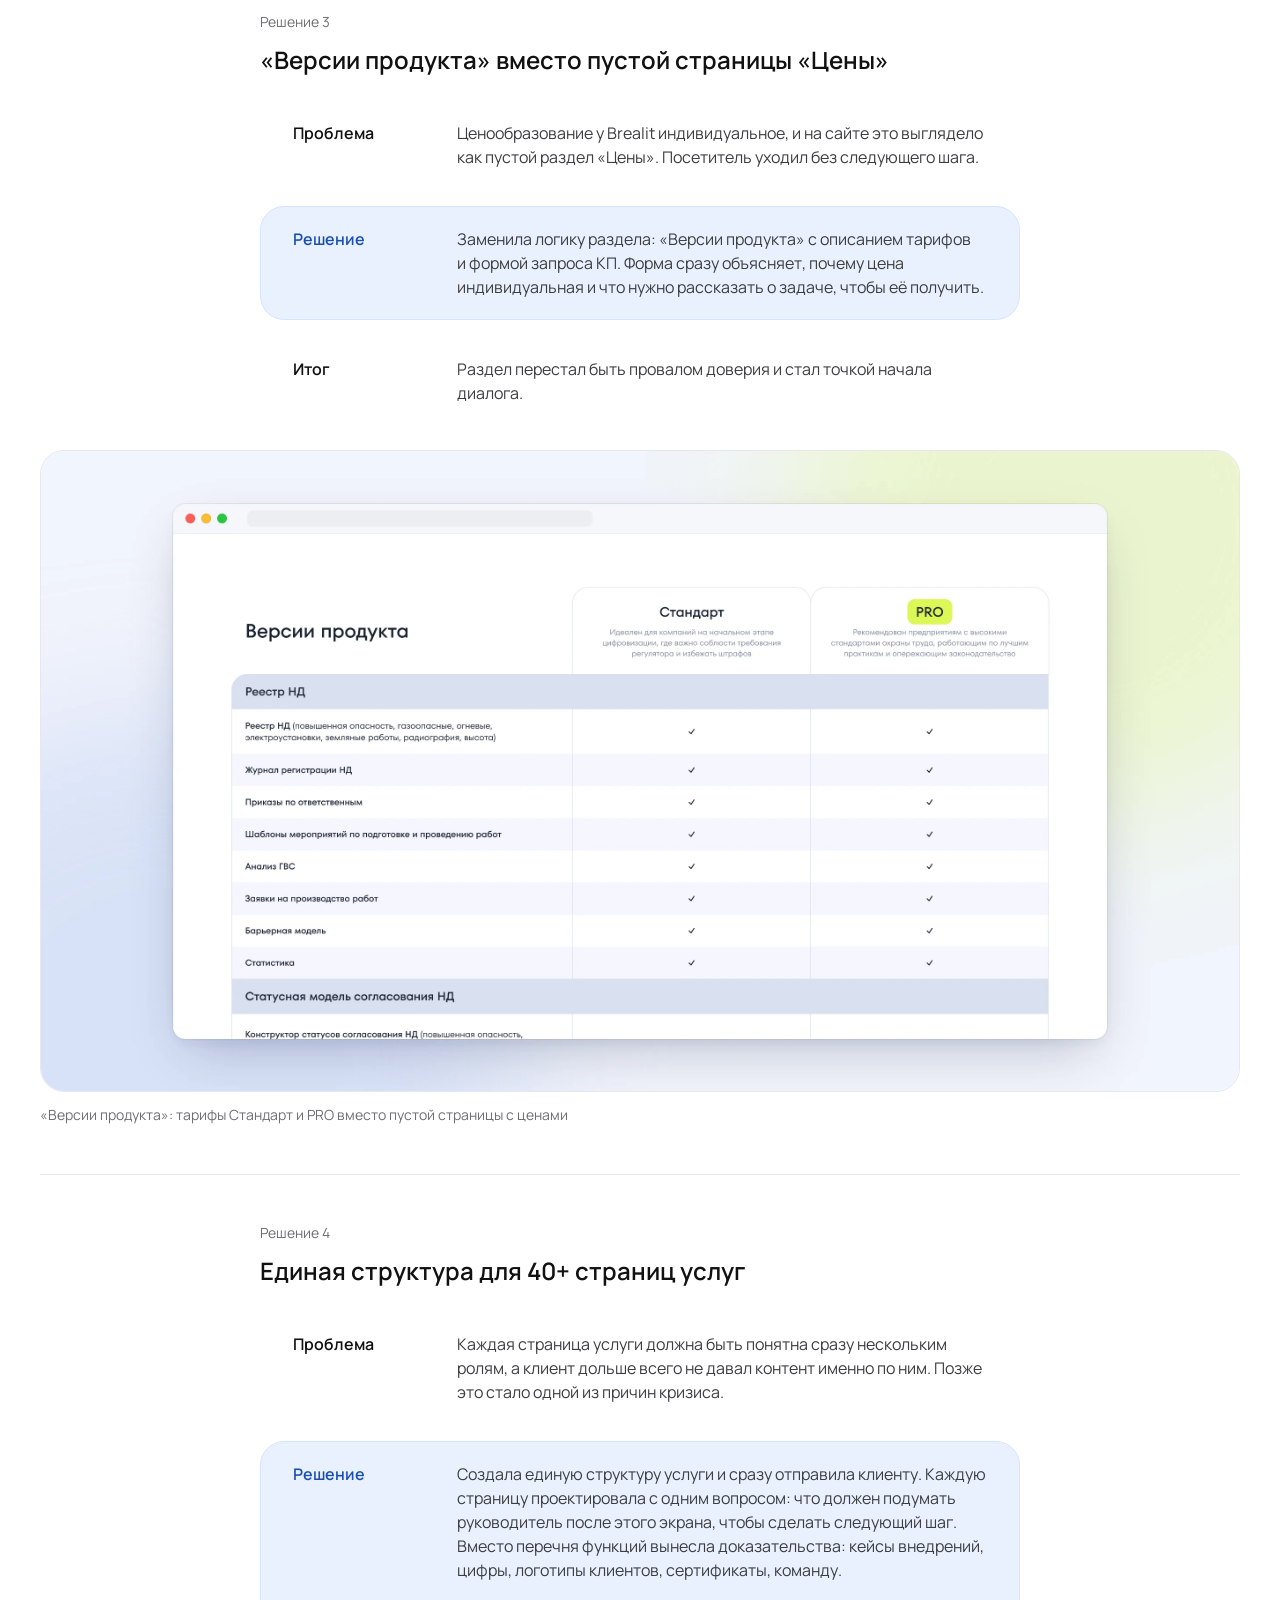
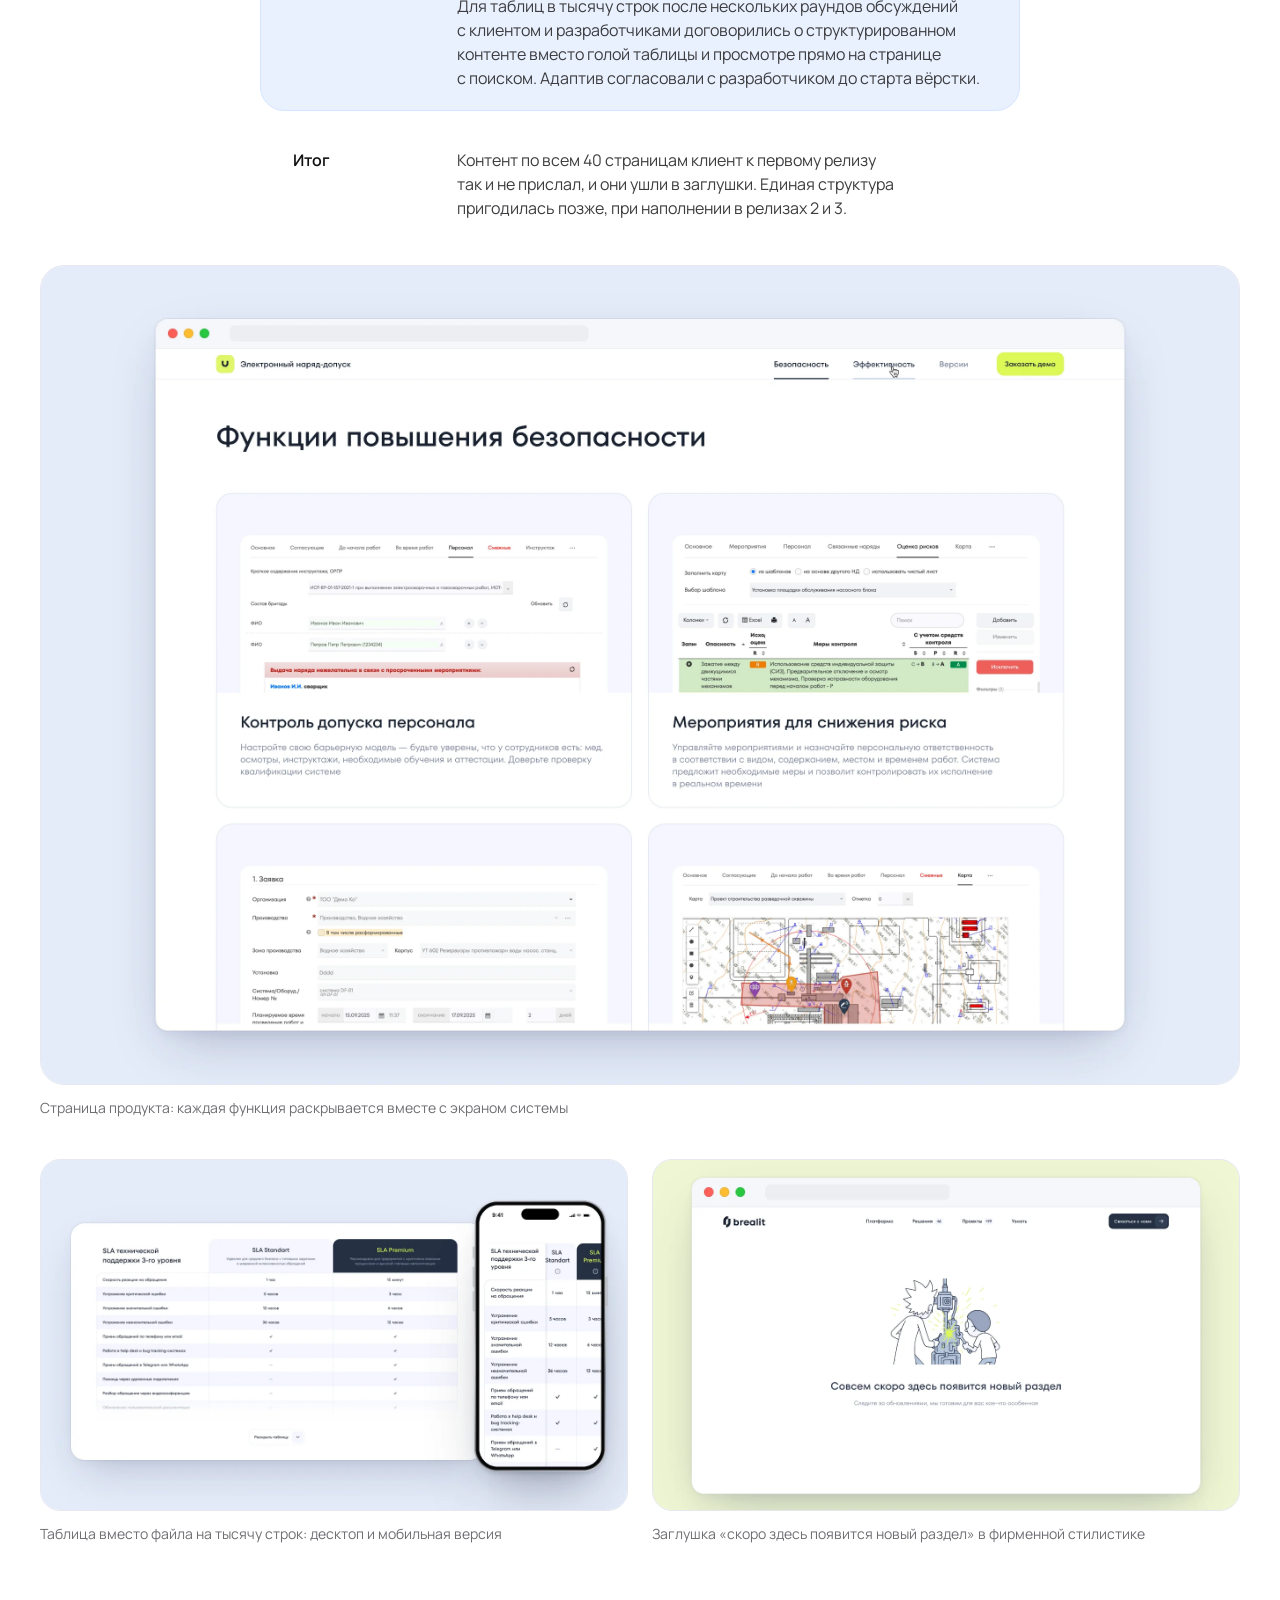
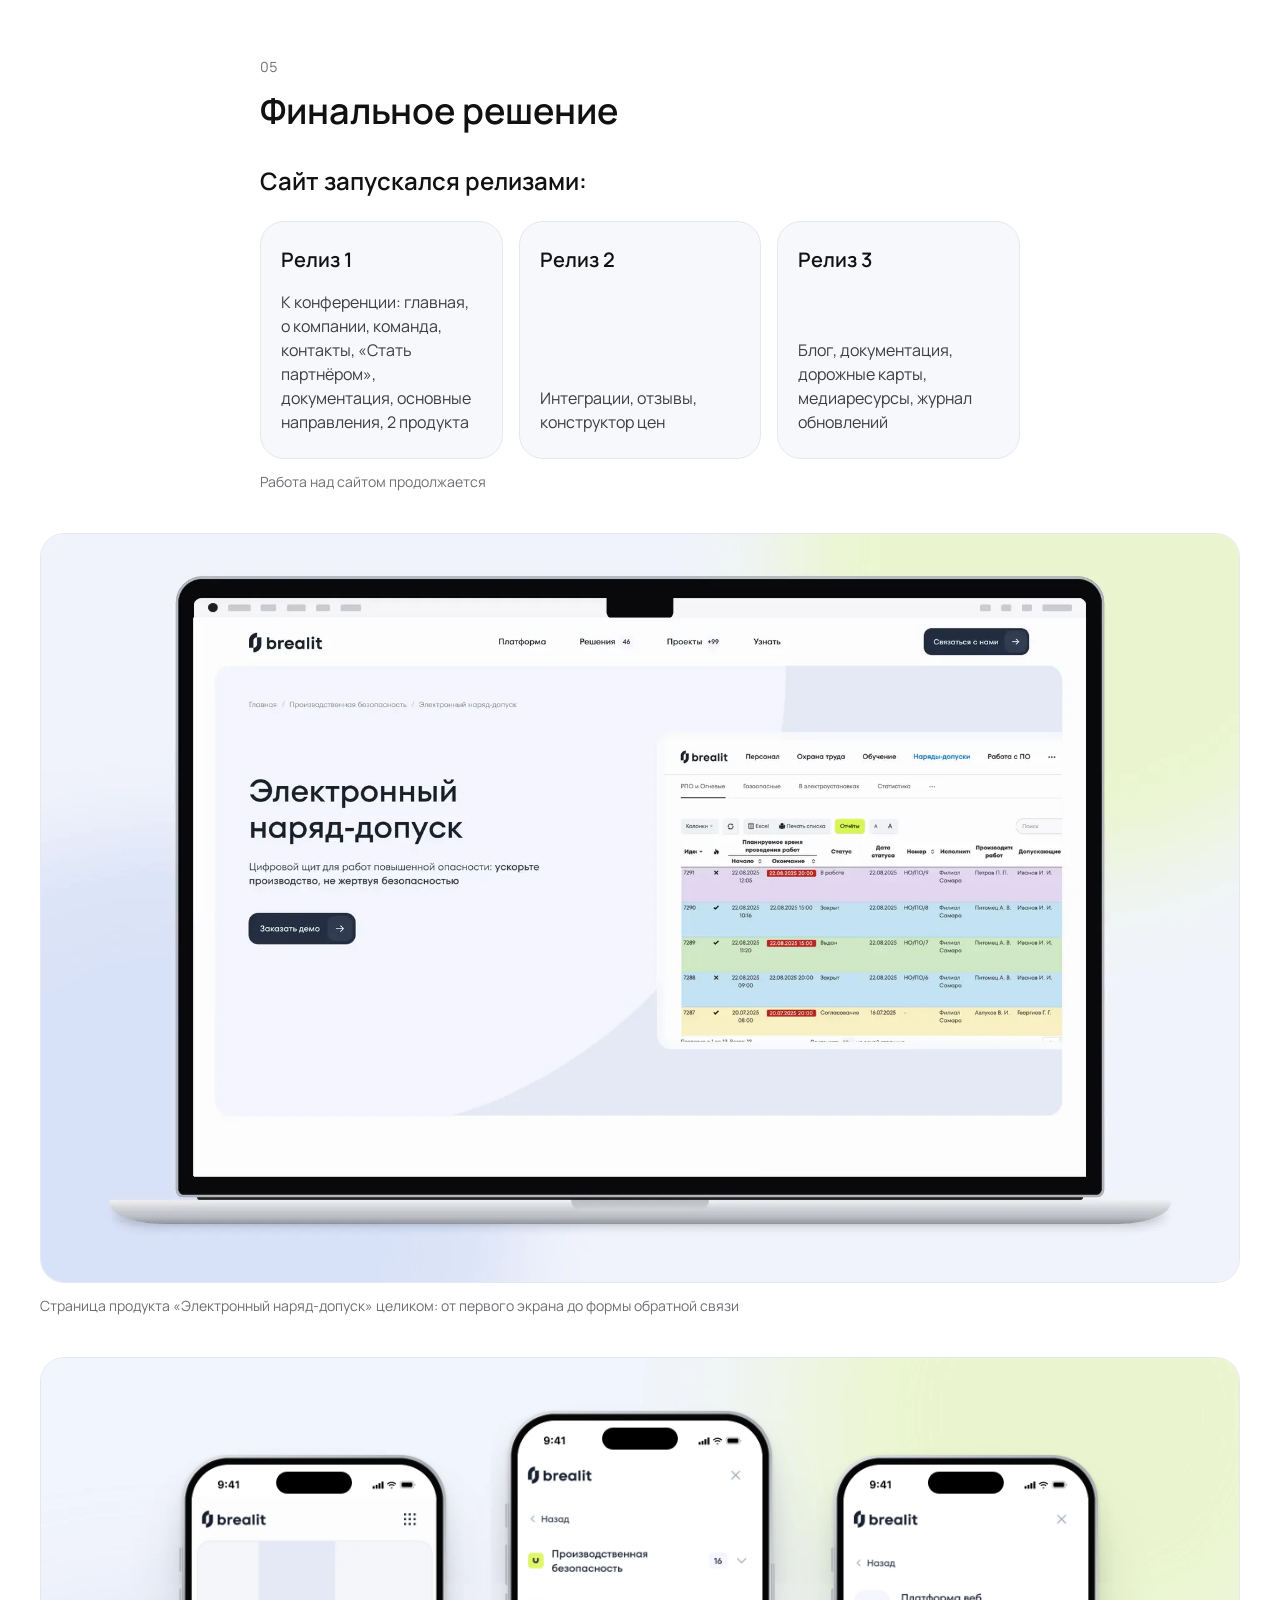
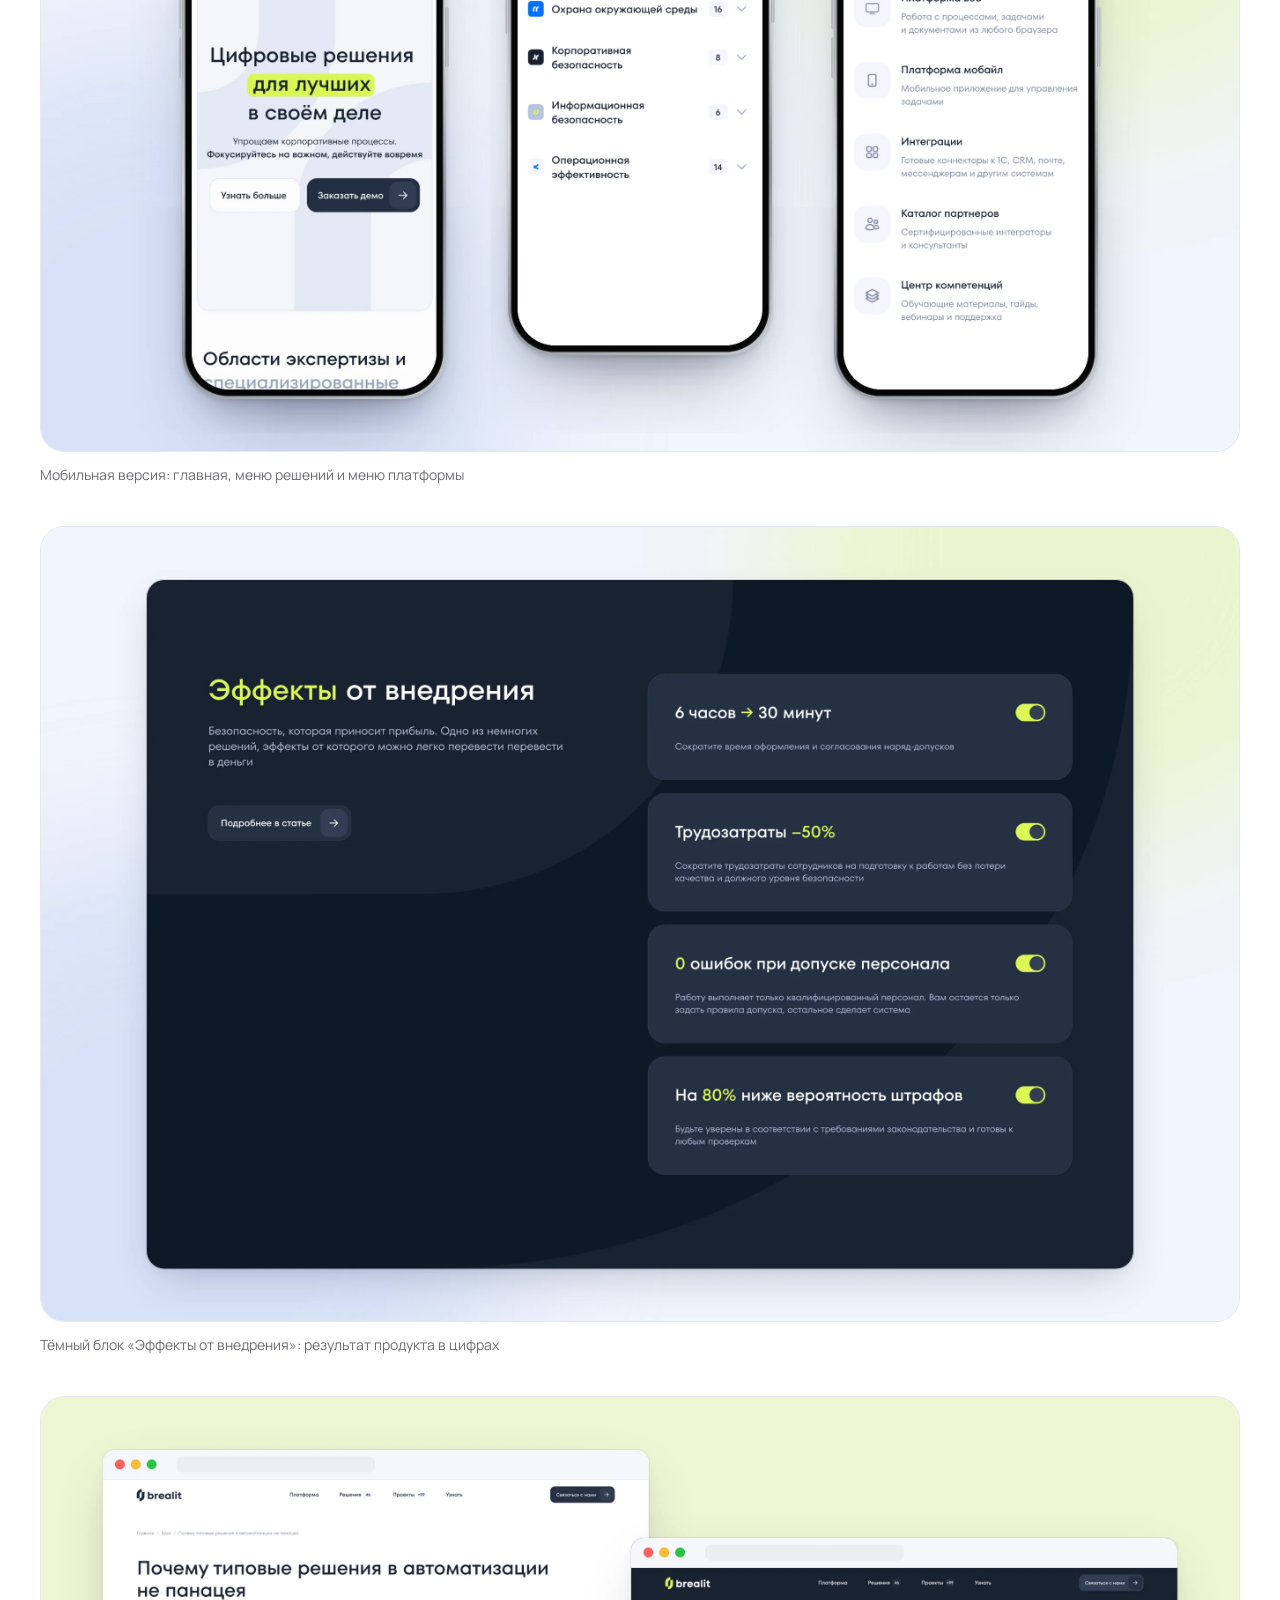
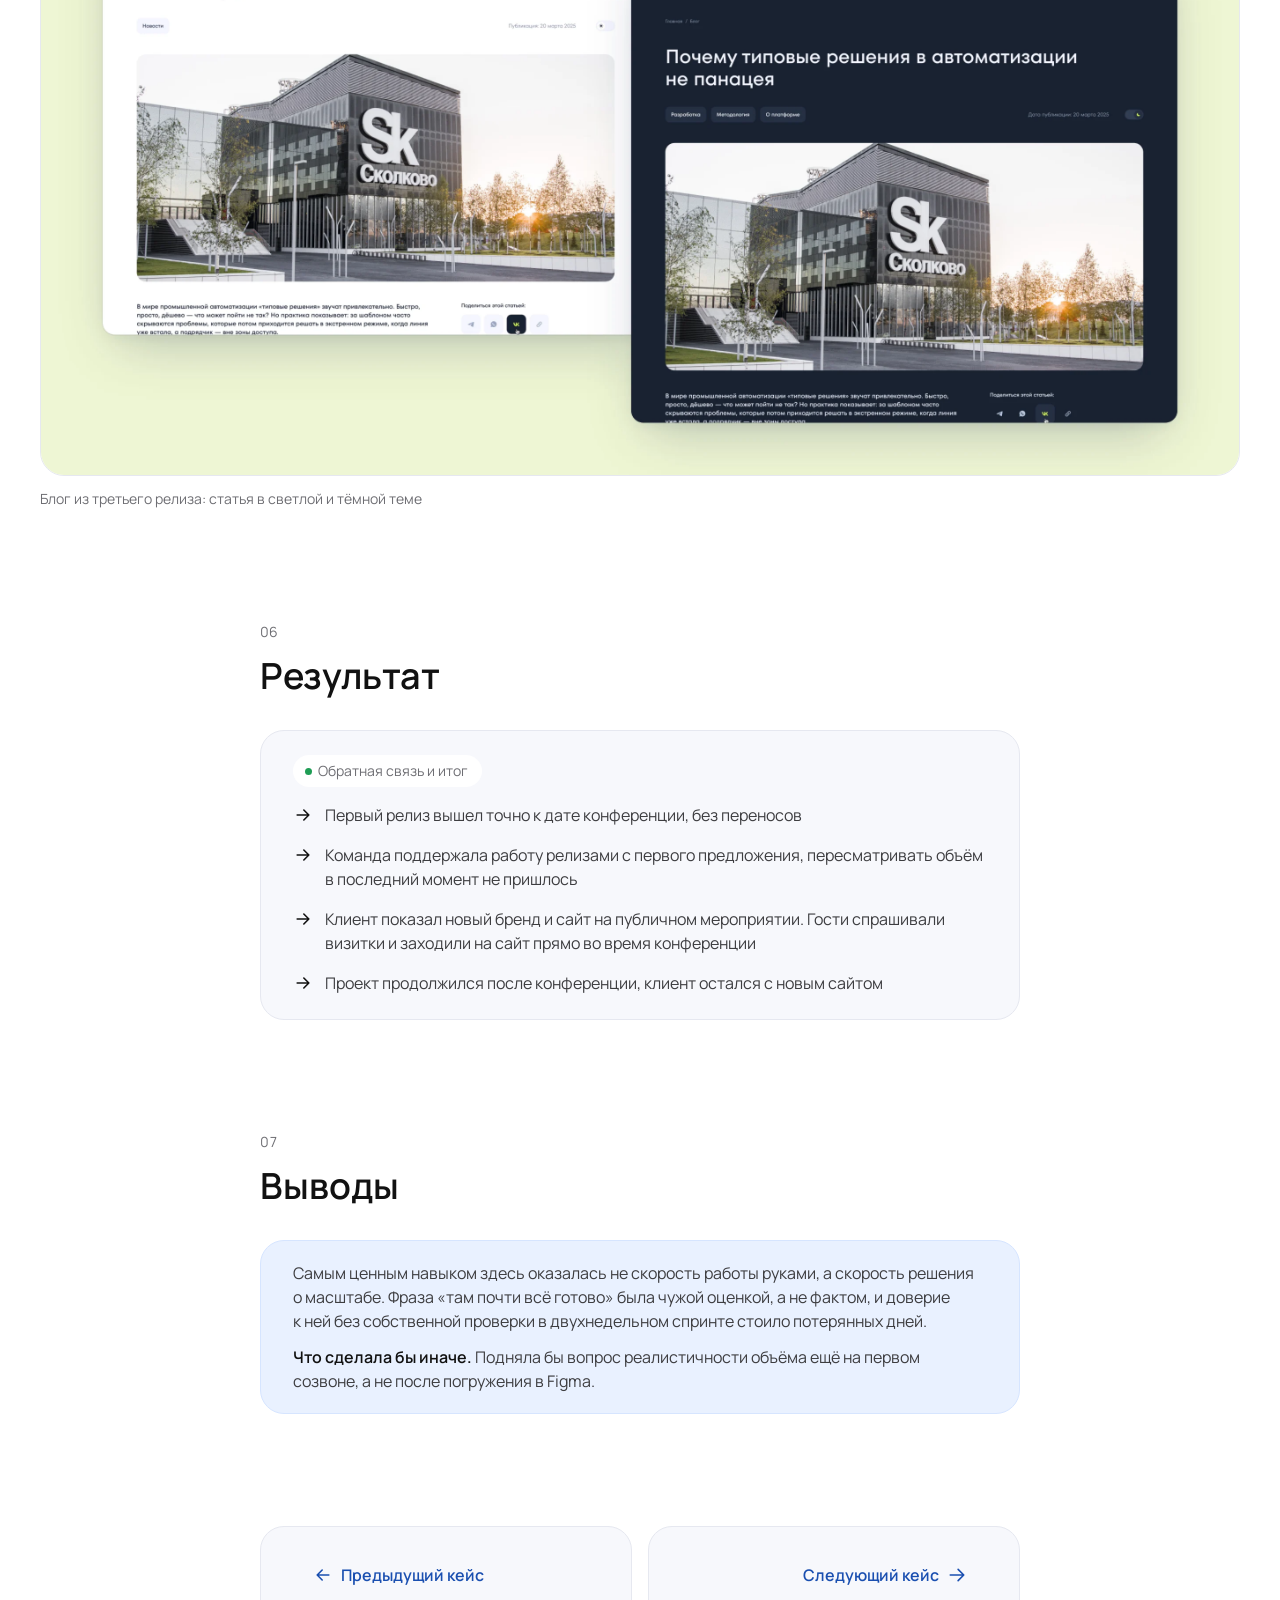
==== commit 19472c3d: "Правки Rower Rent и Нобетек" ====
--- a/brealit.html
+++ b/brealit.html
@@ -22,7 +22,7 @@
   <link rel="apple-touch-icon" href="apple-touch-icon.png">
   <link rel="preload" href="fonts/manrope-cyrillic-400-normal.woff2" as="font" type="font/woff2" crossorigin>
   <link rel="preload" href="fonts/manrope-cyrillic-600-normal.woff2" as="font" type="font/woff2" crossorigin>
-  <link rel="stylesheet" href="styles.css?v=41f7c9ee">
+  <link rel="stylesheet" href="styles.css?v=3010daac">
 </head>
 <body>
   <a class="skip-link" href="#main">Перейти к&nbsp;содержимому</a>
@@ -67,7 +67,7 @@
         </ol>
       </nav>
       <div class="case-hero__inner">
-        <ul class="tags" aria-label="Теги проекта"><li class="tag tag--blue">B2B</li><li class="tag tag--blue">Корпоративный сайт</li><li class="tag tag--blue">Жёсткий дедлайн</li><li class="tag tag--blue">Ведущий дизайнер</li></ul>
+        <ul class="tags" aria-label="Теги проекта"><li class="tag tag--blue">B2B</li><li class="tag tag--blue">Корпоративный сайт</li><li class="tag tag--green">Жёсткий дедлайн</li><li class="tag tag--green">Ведущий дизайнер</li></ul>
         <div class="case-hero__text">
           <h1 id="case-title">Brealit: первый релиз <span class="nowrap">B2B-сайта</span> точно к&nbsp;дате конференции</h1>
           <p class="case-hero__lead">Компания пришла за&nbsp;ребрендингом и&nbsp;новым сайтом. За&nbsp;две недели до&nbsp;клиентской конференции меня экстренно вернули на&nbsp;проект, и&nbsp;оказалось, что&nbsp;макеты далеки от&nbsp;готовности. Я&nbsp;пересобрала объём под&nbsp;реальный срок, и&nbsp;первый релиз вышел к&nbsp;дате без&nbsp;переносов.</p>
--- a/styles.css
+++ b/styles.css
@@ -762,6 +762,9 @@
 .table thead th { font-size: 14px; line-height: 20px; font-weight: 400; color: var(--color-text-tertiary); }
 .table tbody th { font-weight: 600; width: 32%; color: var(--color-text-primary); }
 .table td { color: var(--color-text-secondary); }
+.table--even { table-layout: fixed; }
+.table--even th, .table--even tbody th { width: 50%; }
+.result-group__note { margin-top: 12px; padding-top: 12px; border-top: 1px solid #E6E8F0; font-size: 14px; line-height: 22px; color: var(--color-text-tertiary); }
 .table tr:last-child th, .table tr:last-child td { border-bottom: 0; }
 
 /* Навигация между кейсами */
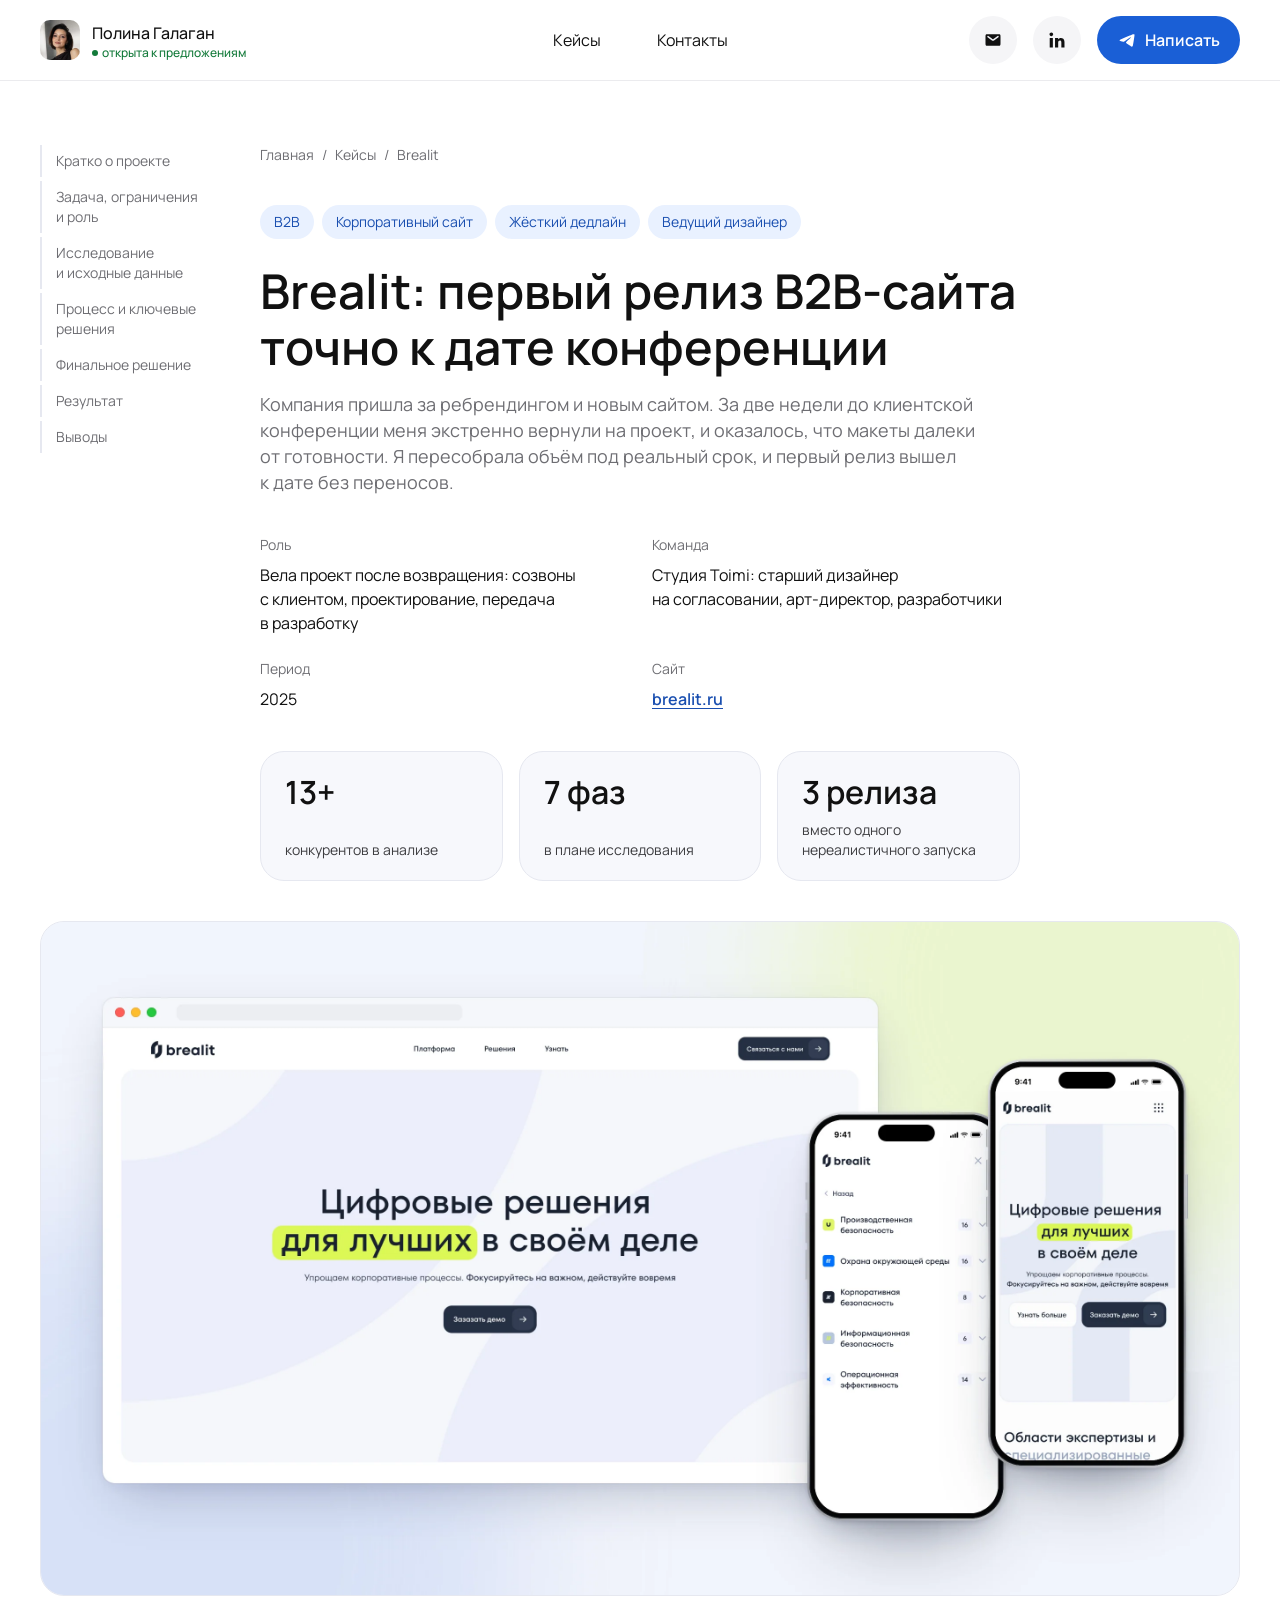
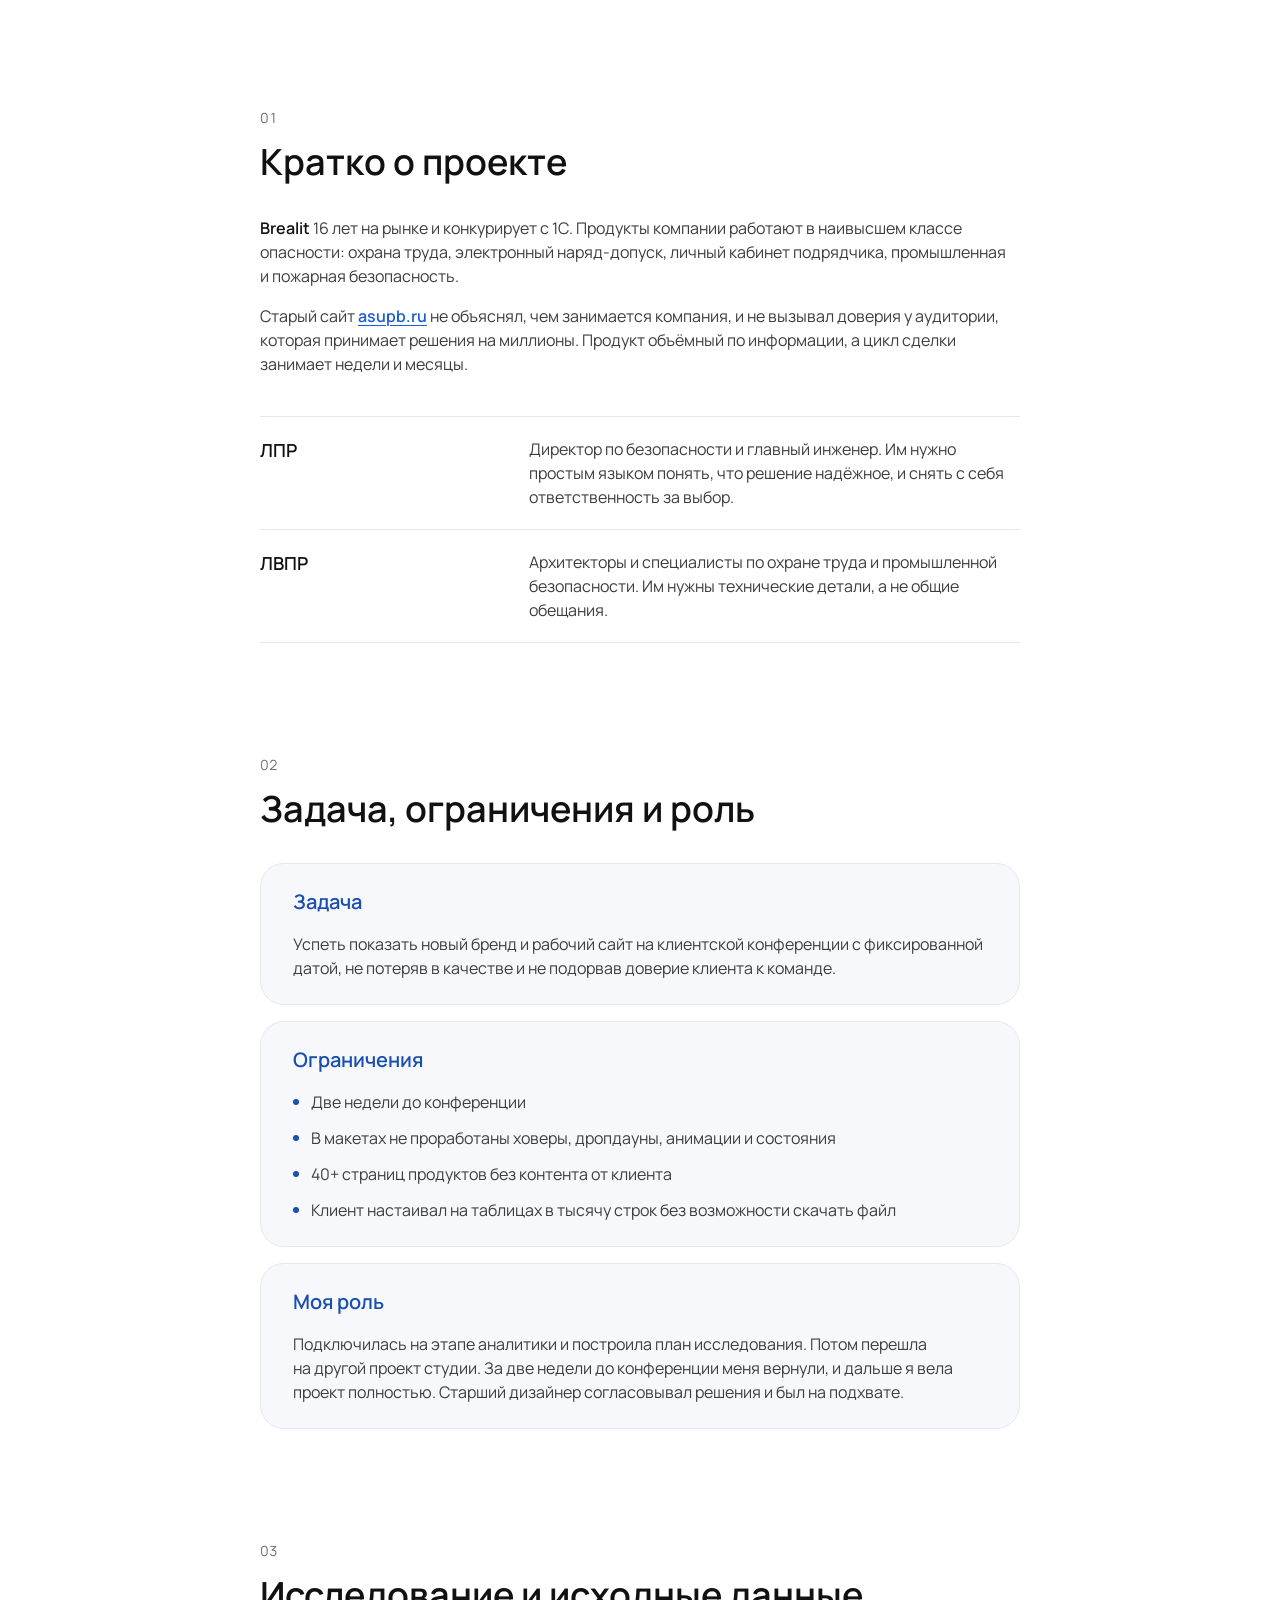
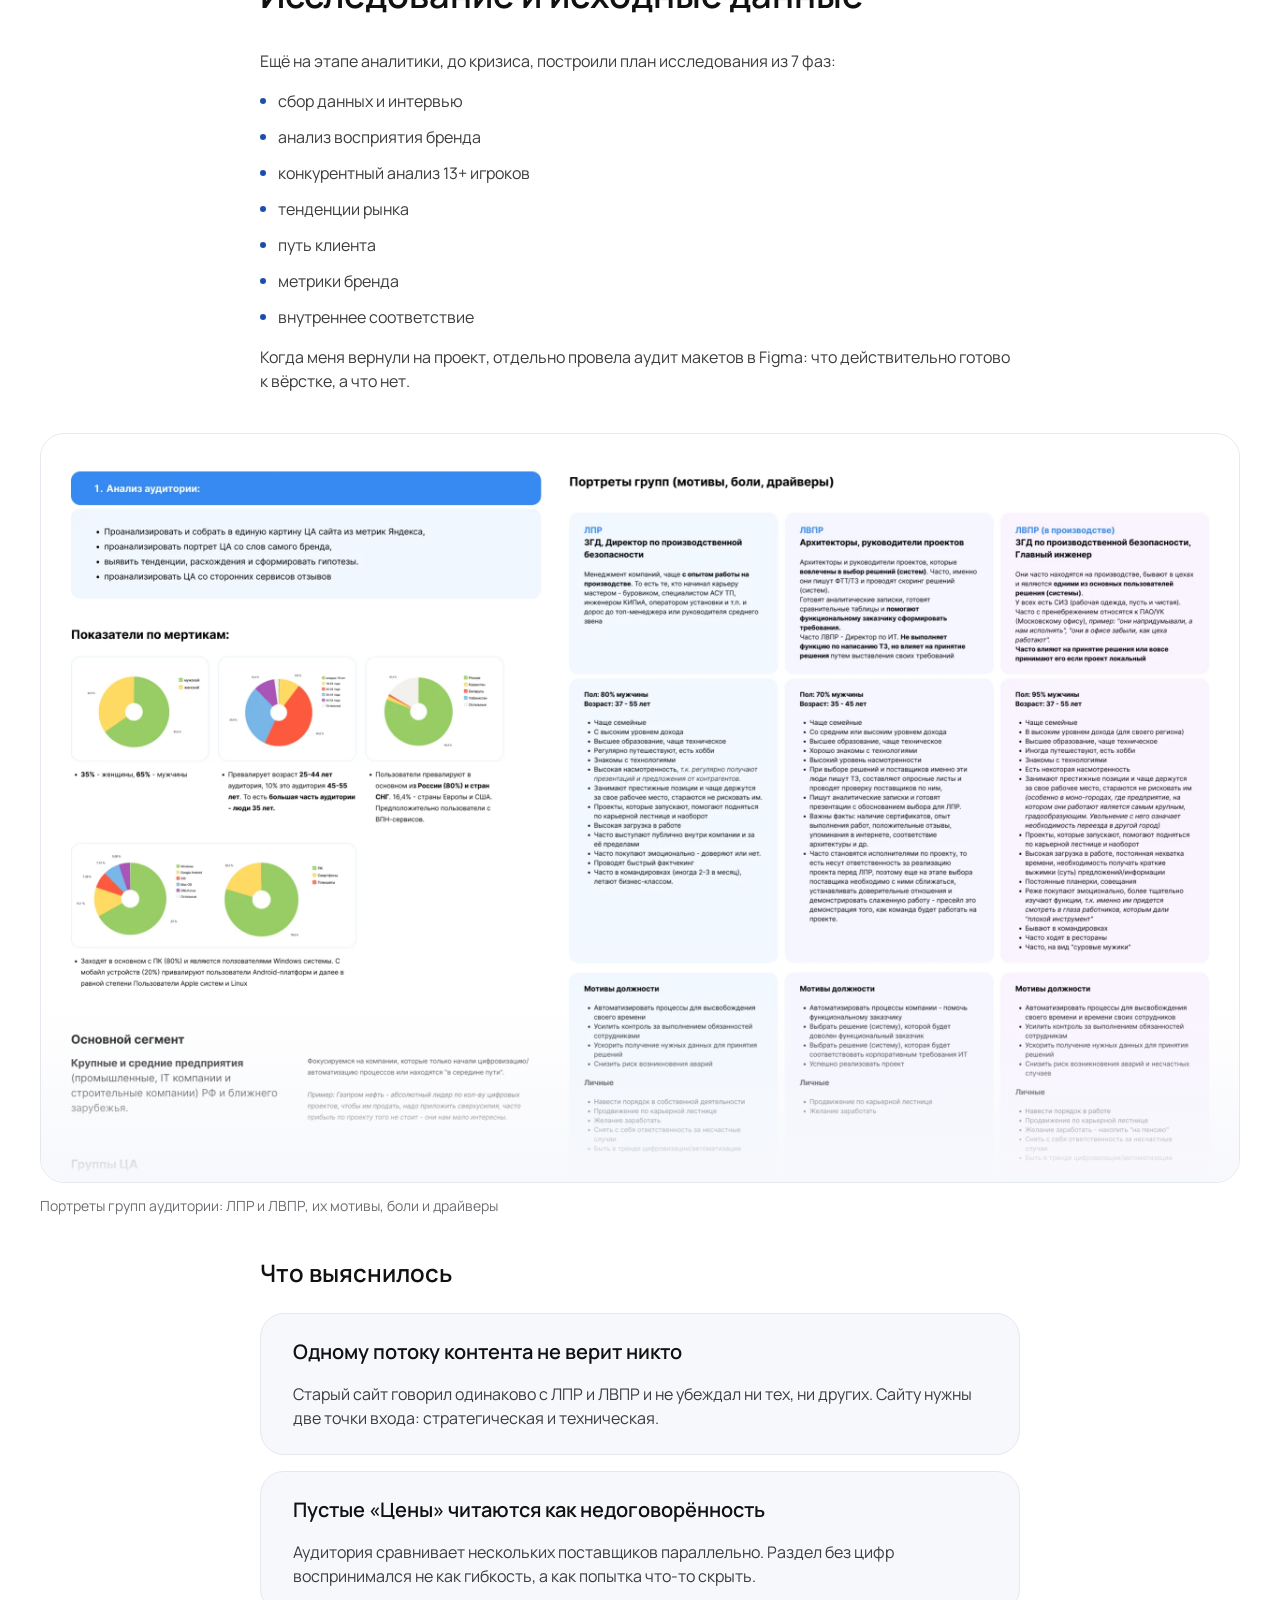
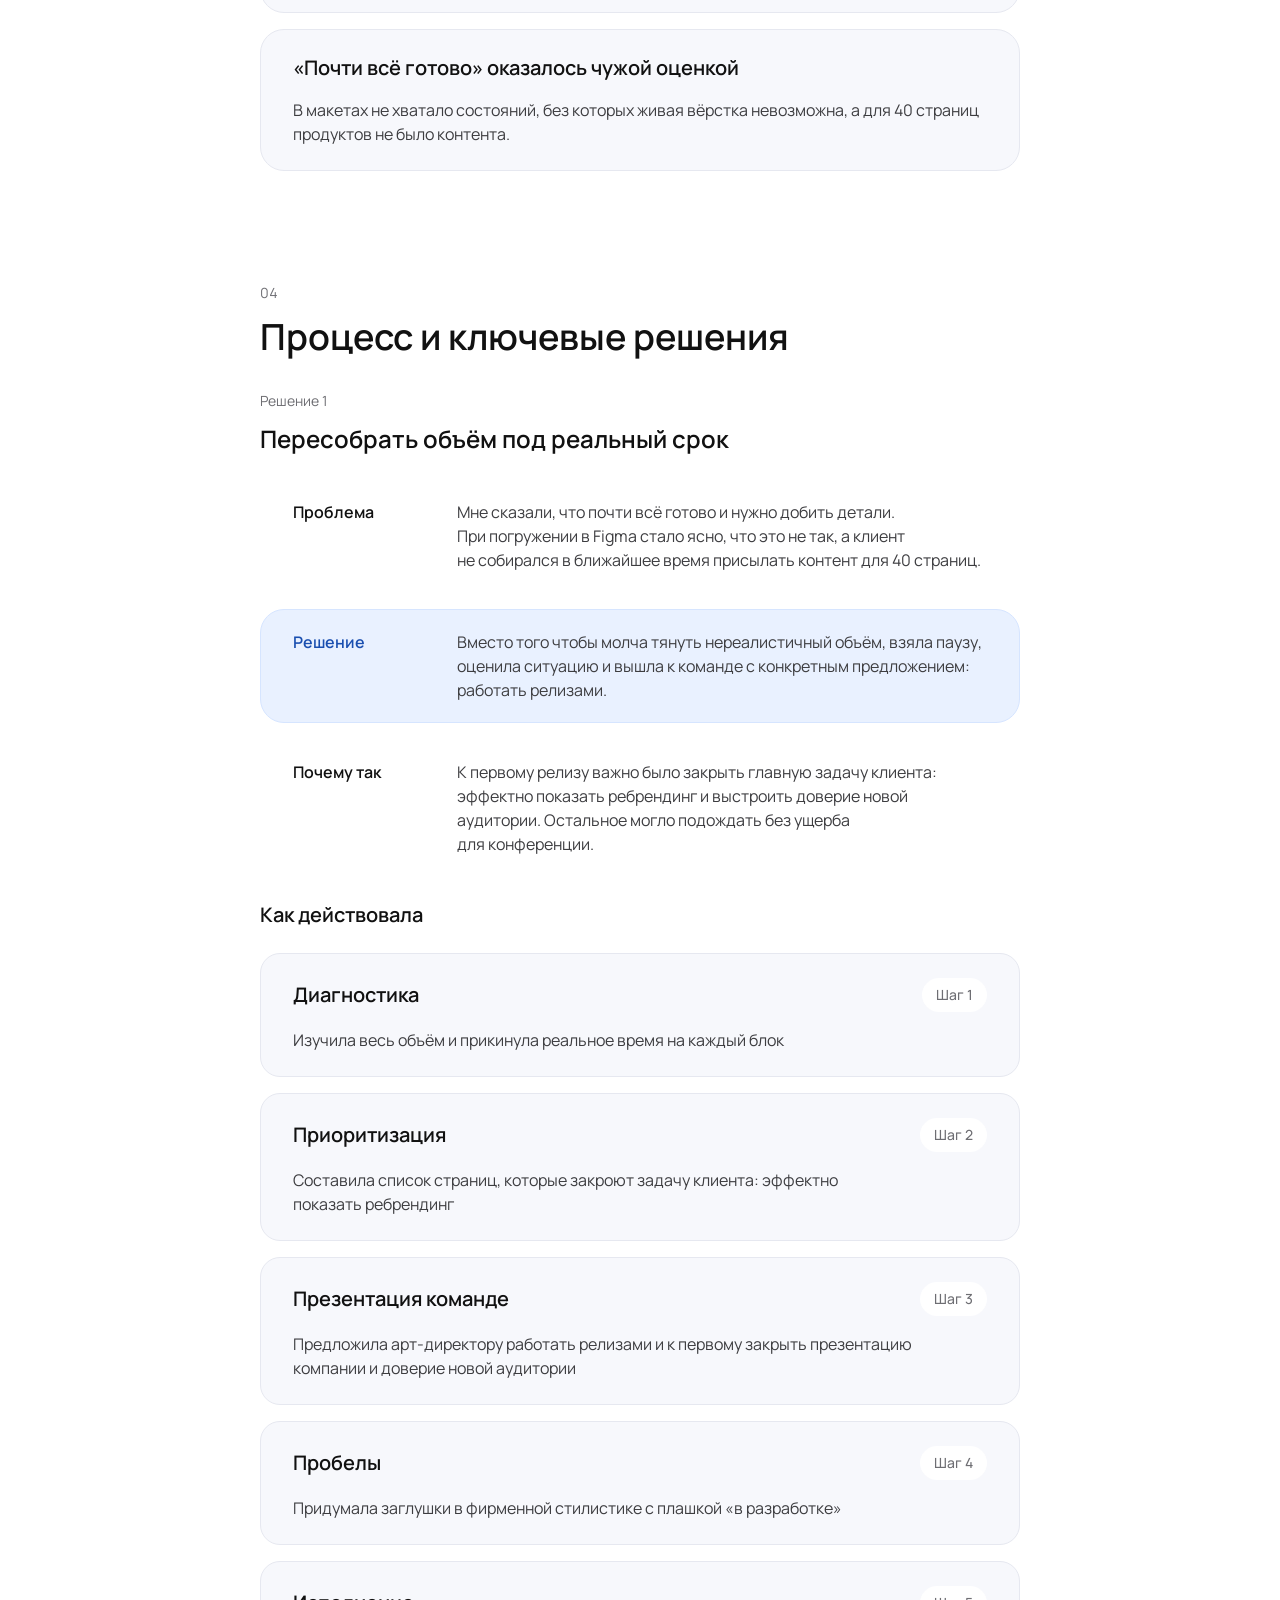
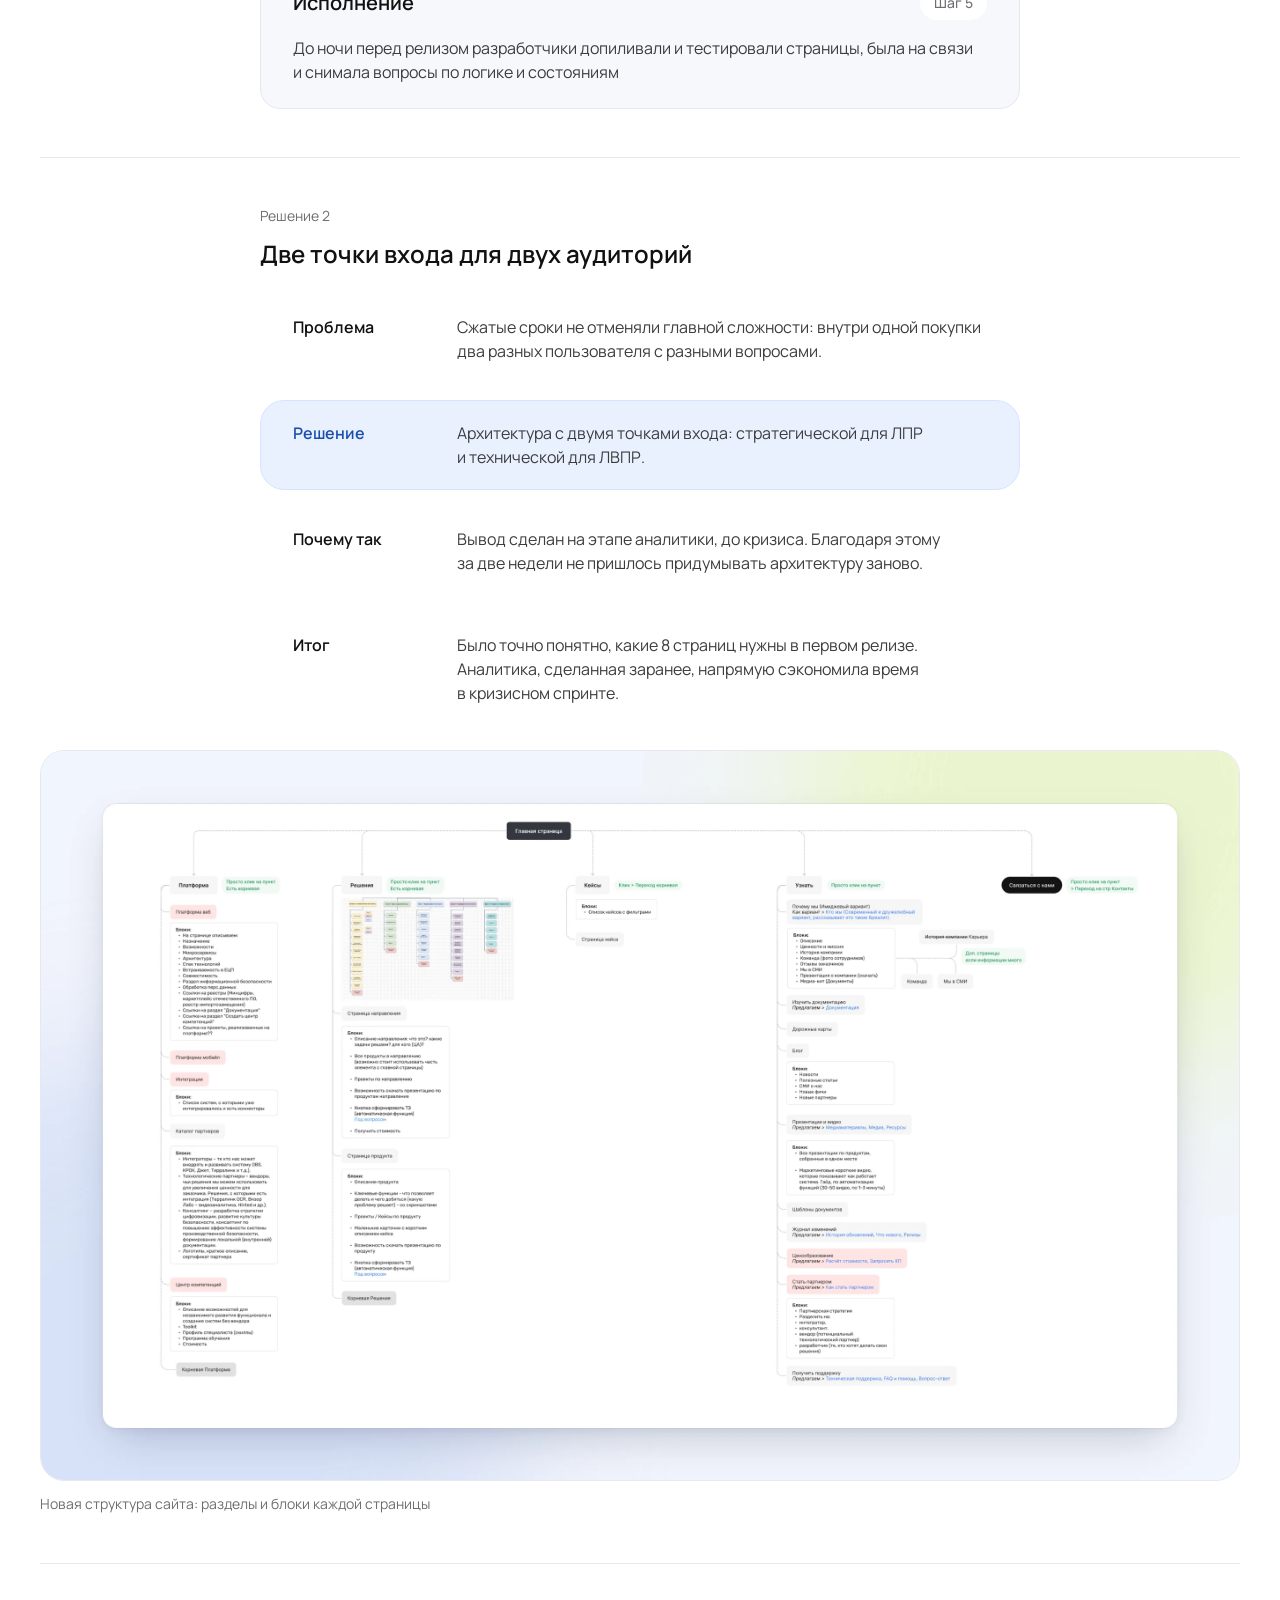
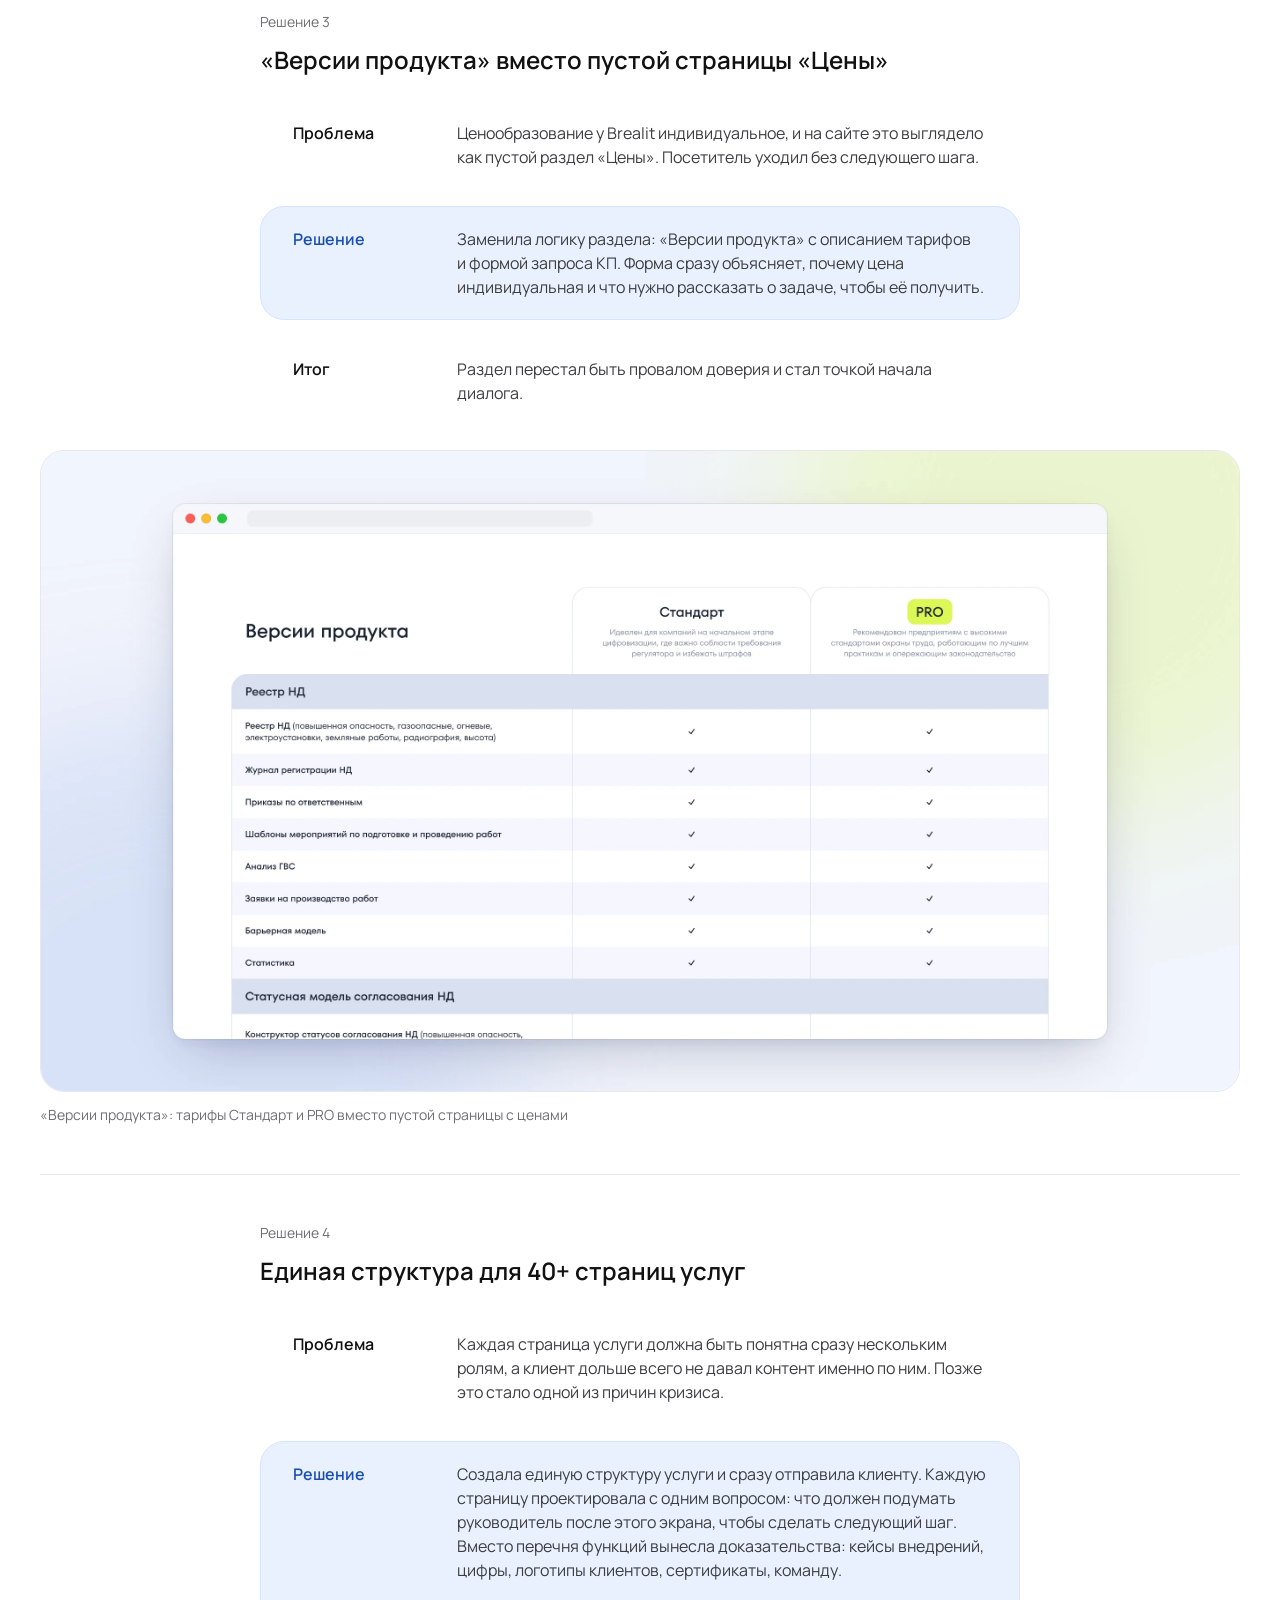
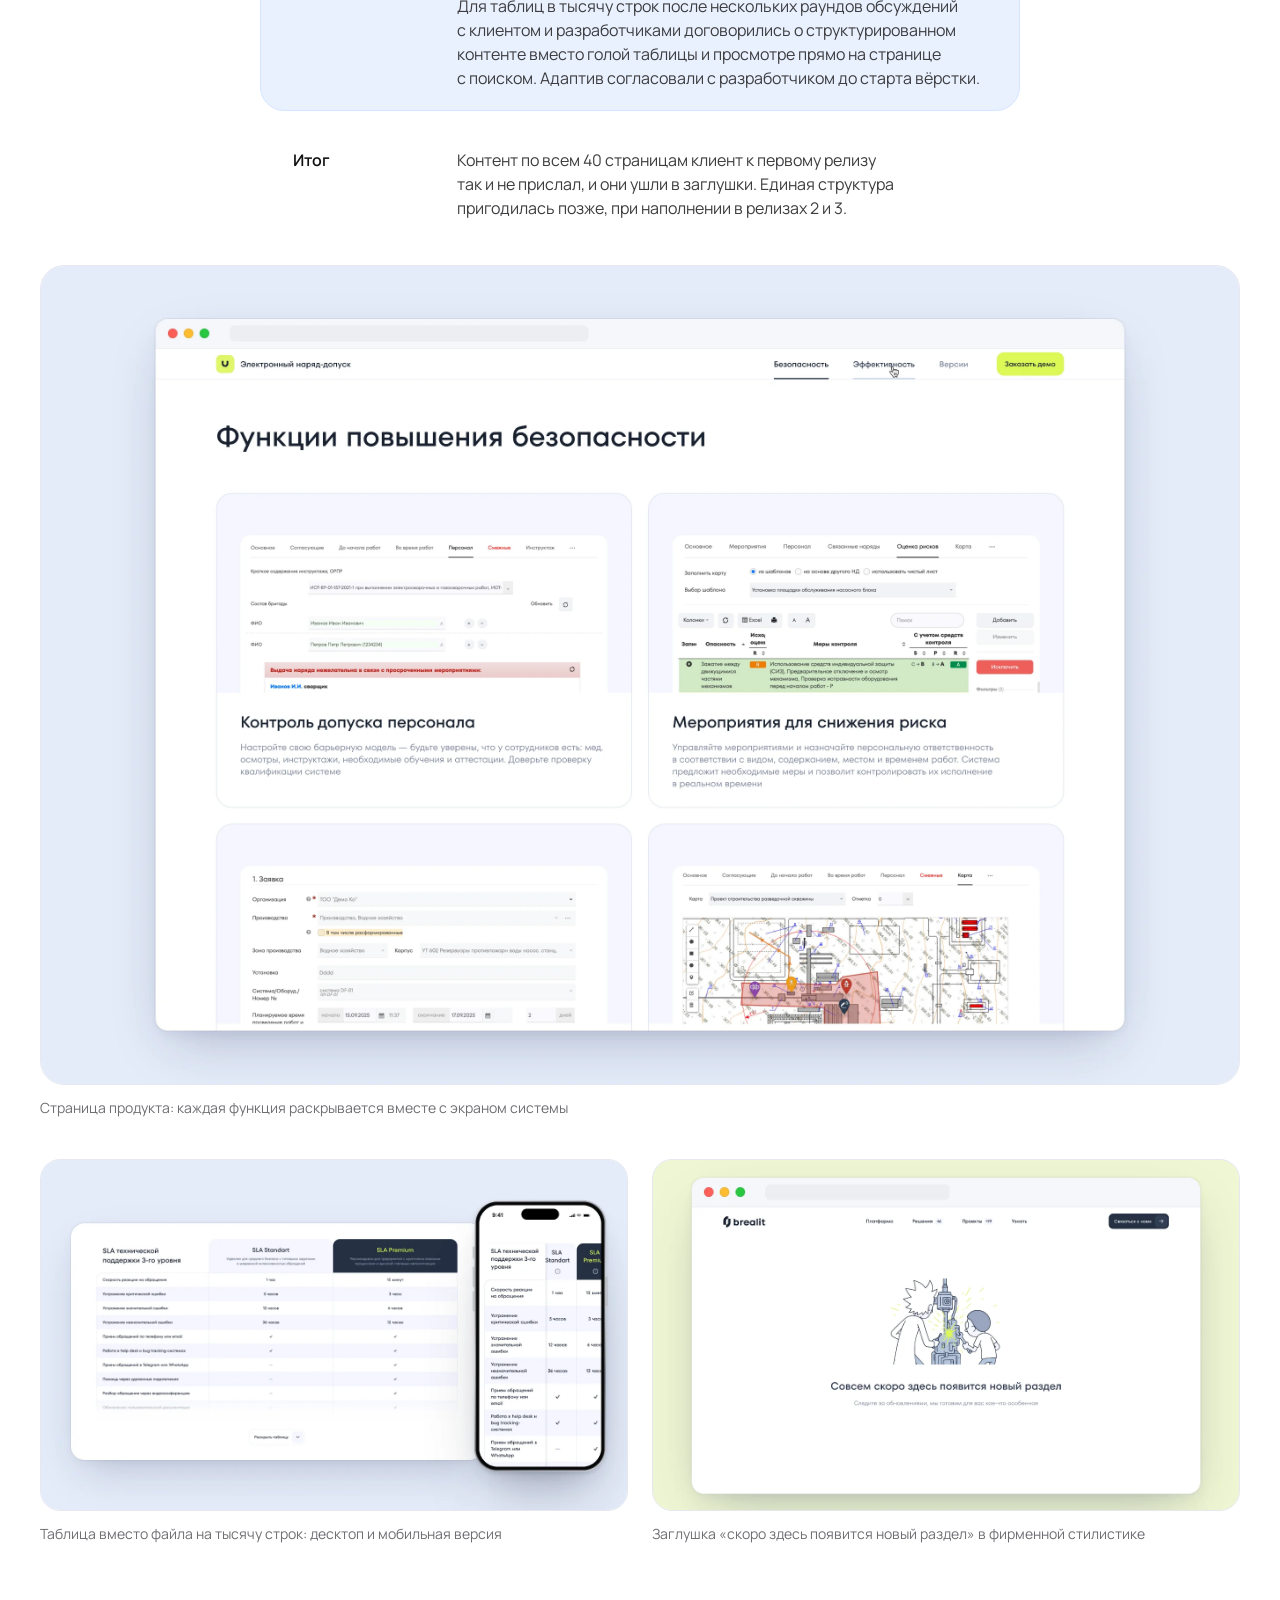
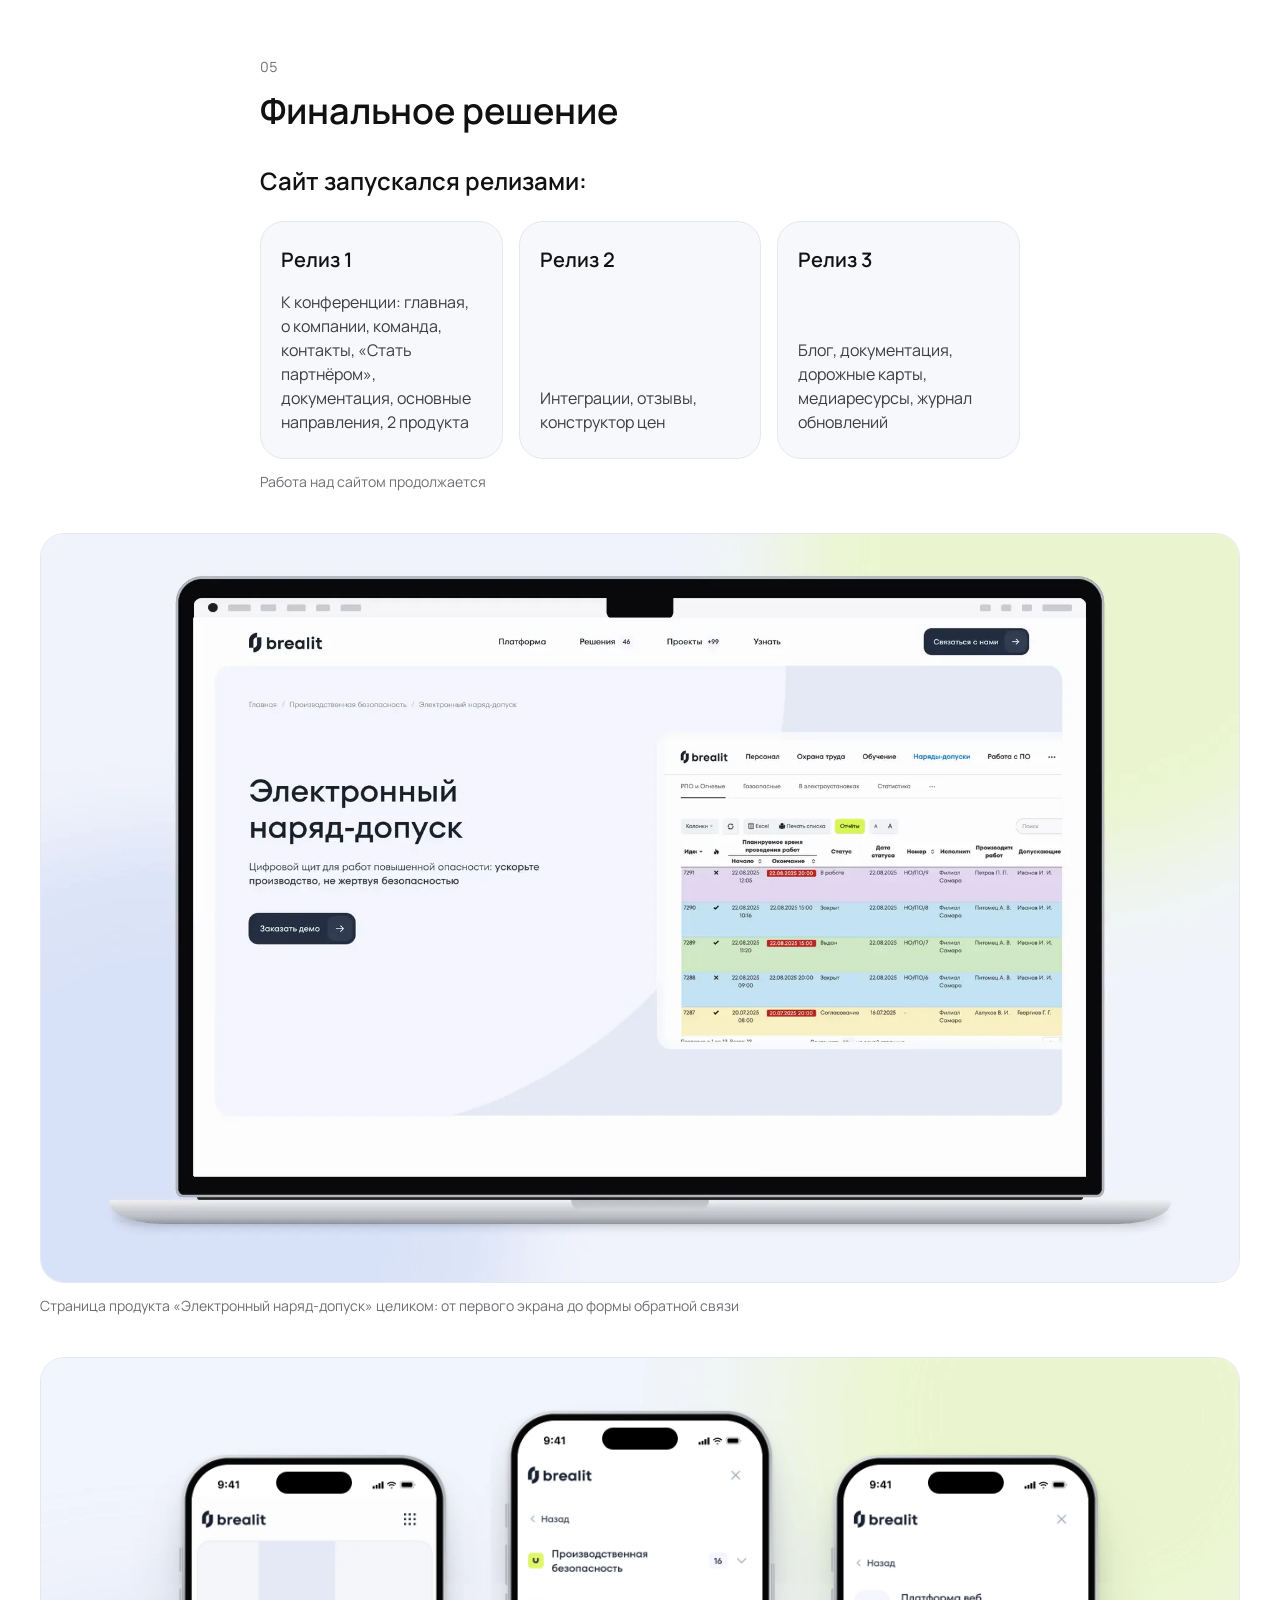
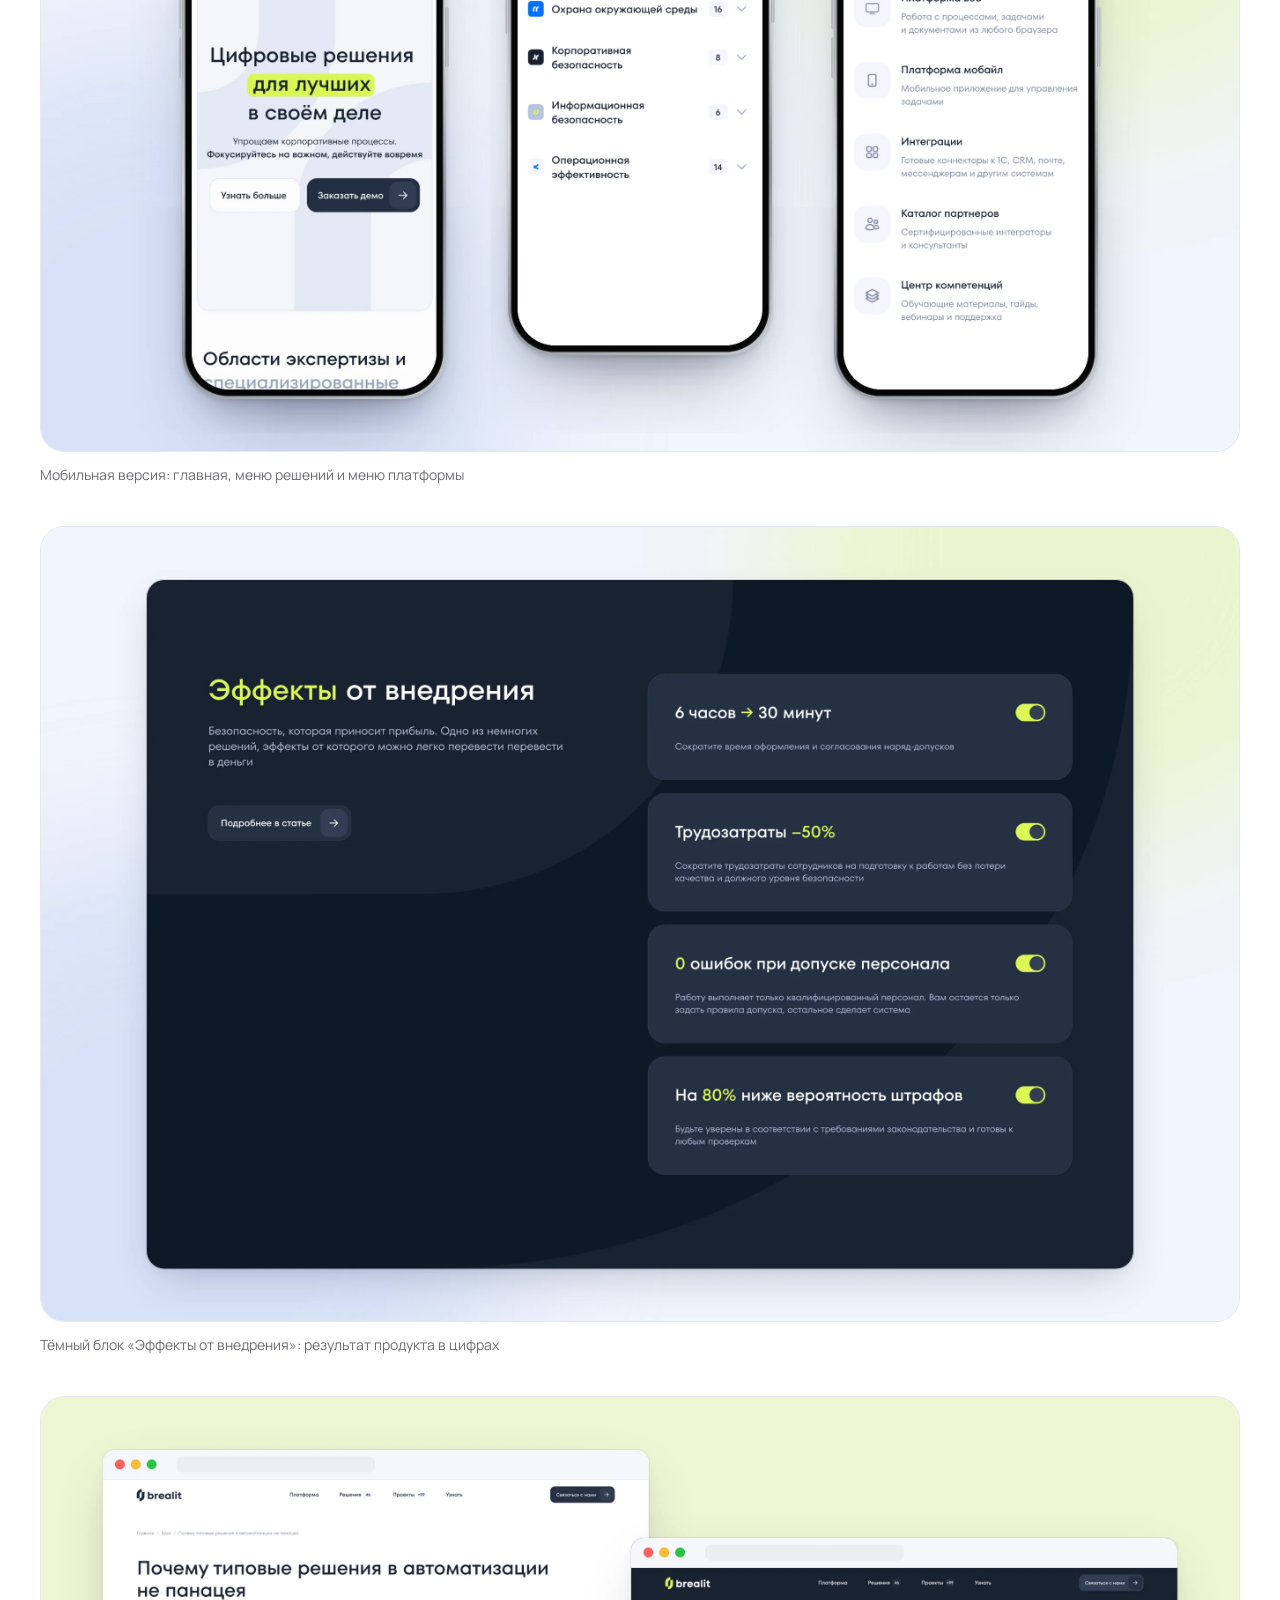
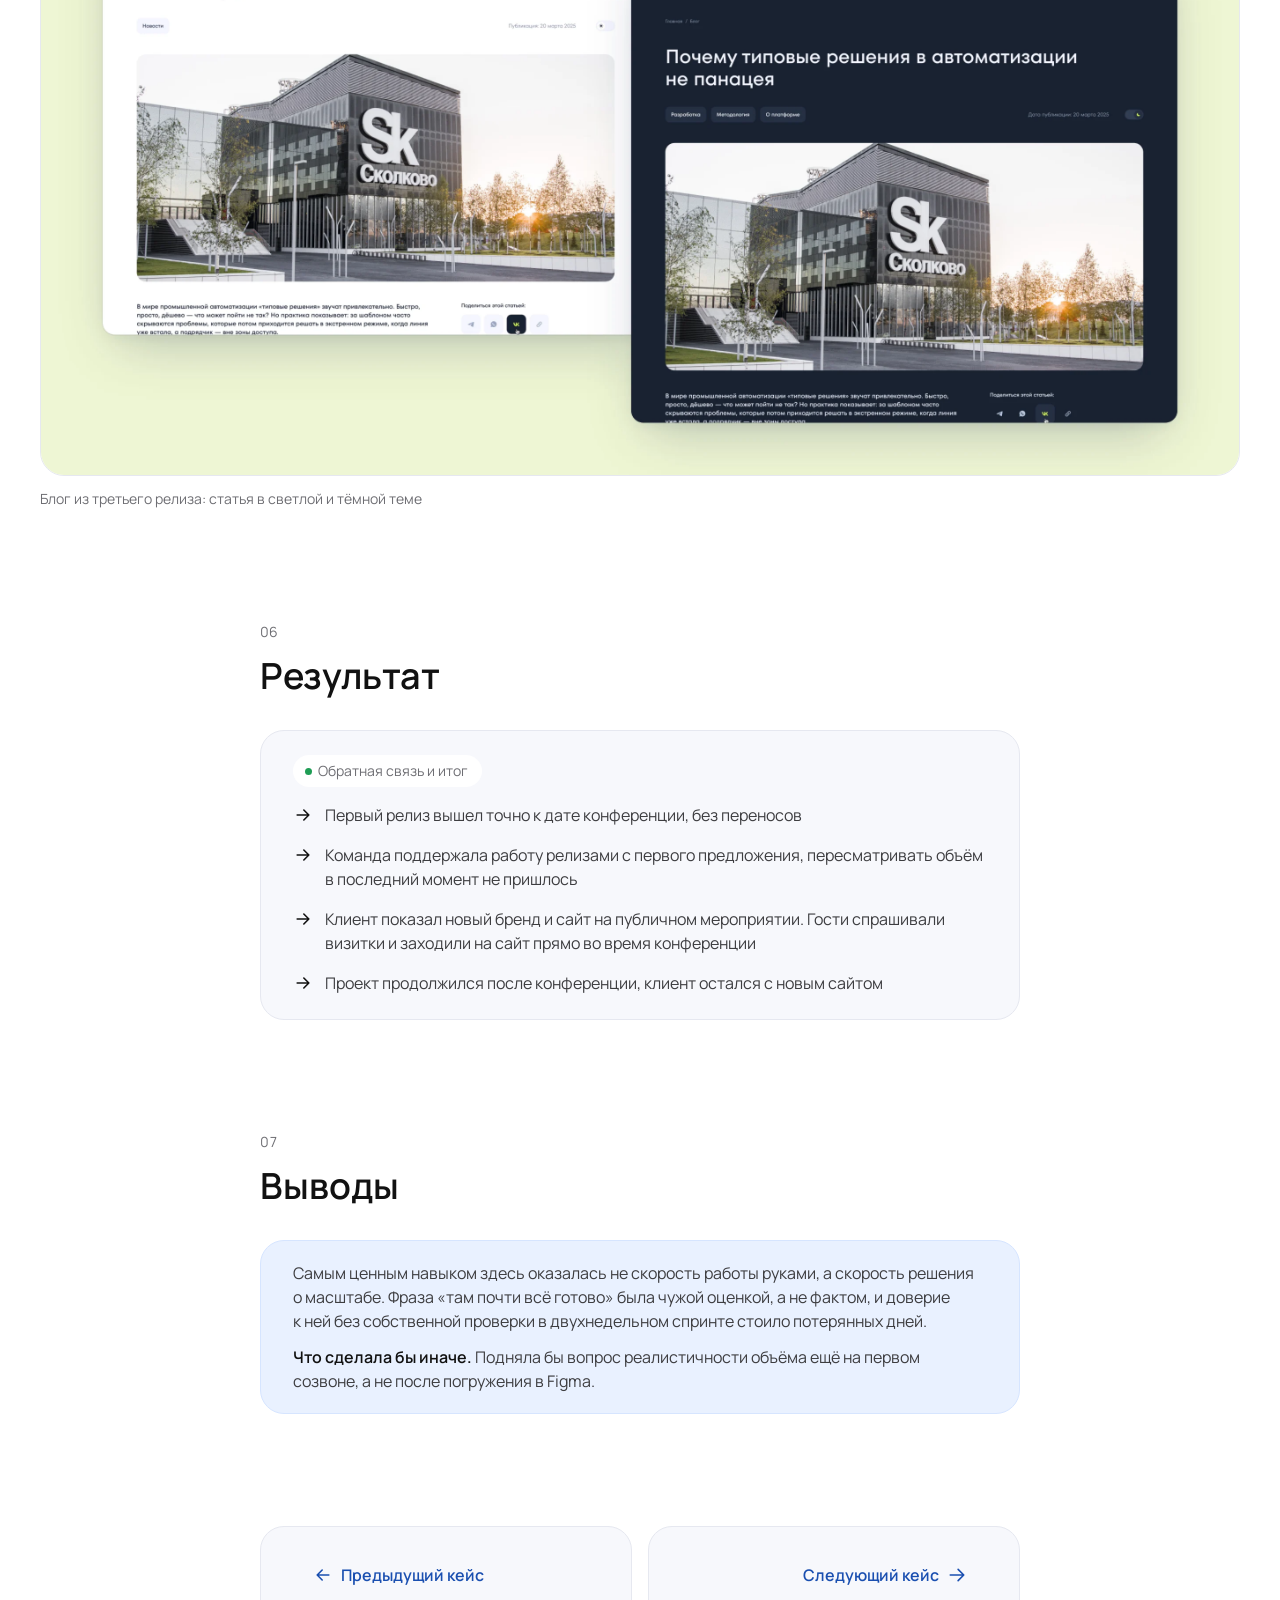
==== commit 72735104: "Luxel ровно, синие теги в кейсах" ====
--- a/brealit.html
+++ b/brealit.html
@@ -67,7 +67,7 @@
         </ol>
       </nav>
       <div class="case-hero__inner">
-        <ul class="tags" aria-label="Теги проекта"><li class="tag tag--blue">B2B</li><li class="tag tag--blue">Корпоративный сайт</li><li class="tag tag--green">Жёсткий дедлайн</li><li class="tag tag--green">Ведущий дизайнер</li></ul>
+        <ul class="tags" aria-label="Теги проекта"><li class="tag tag--blue">B2B</li><li class="tag tag--blue">Корпоративный сайт</li><li class="tag tag--blue">Жёсткий дедлайн</li><li class="tag tag--blue">Ведущий дизайнер</li></ul>
         <div class="case-hero__text">
           <h1 id="case-title">Brealit: первый релиз <span class="nowrap">B2B-сайта</span> точно к&nbsp;дате конференции</h1>
           <p class="case-hero__lead">Компания пришла за&nbsp;ребрендингом и&nbsp;новым сайтом. За&nbsp;две недели до&nbsp;клиентской конференции меня экстренно вернули на&nbsp;проект, и&nbsp;оказалось, что&nbsp;макеты далеки от&nbsp;готовности. Я&nbsp;пересобрала объём под&nbsp;реальный срок, и&nbsp;первый релиз вышел к&nbsp;дате без&nbsp;переносов.</p>
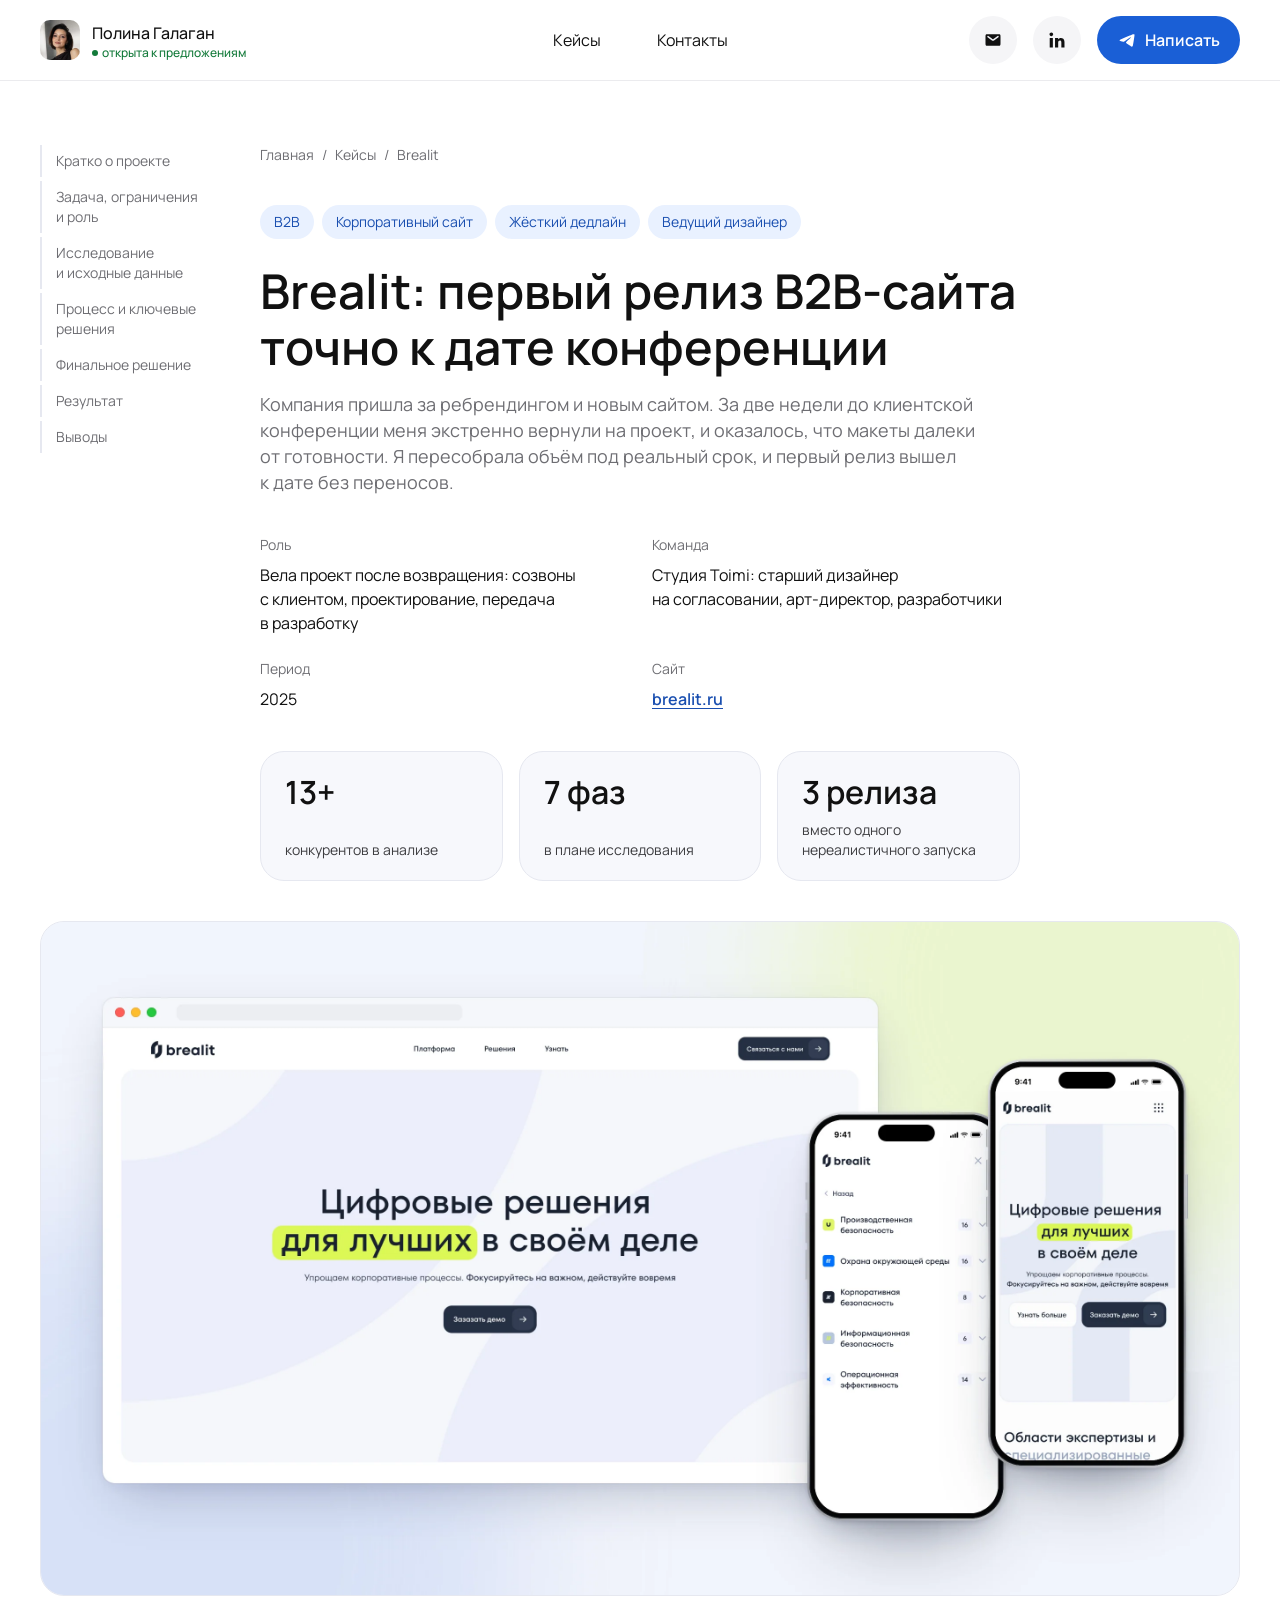
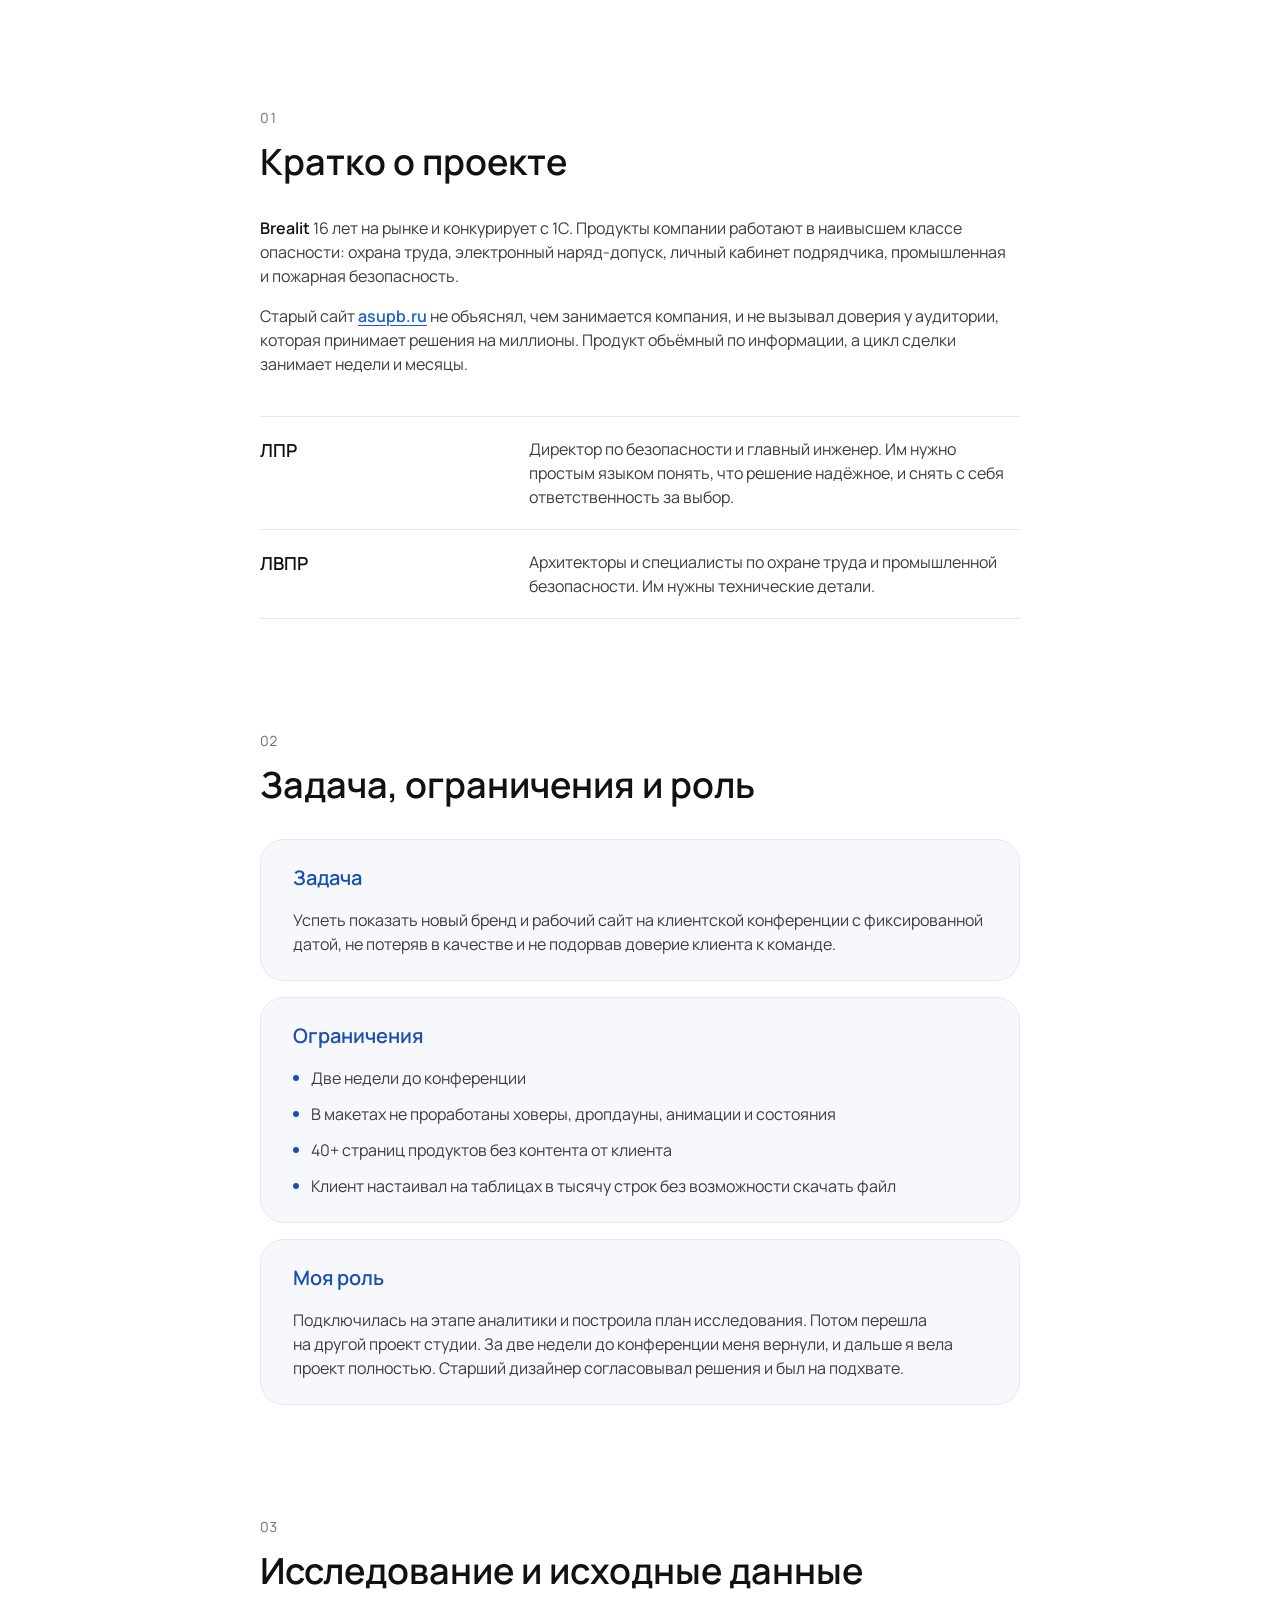
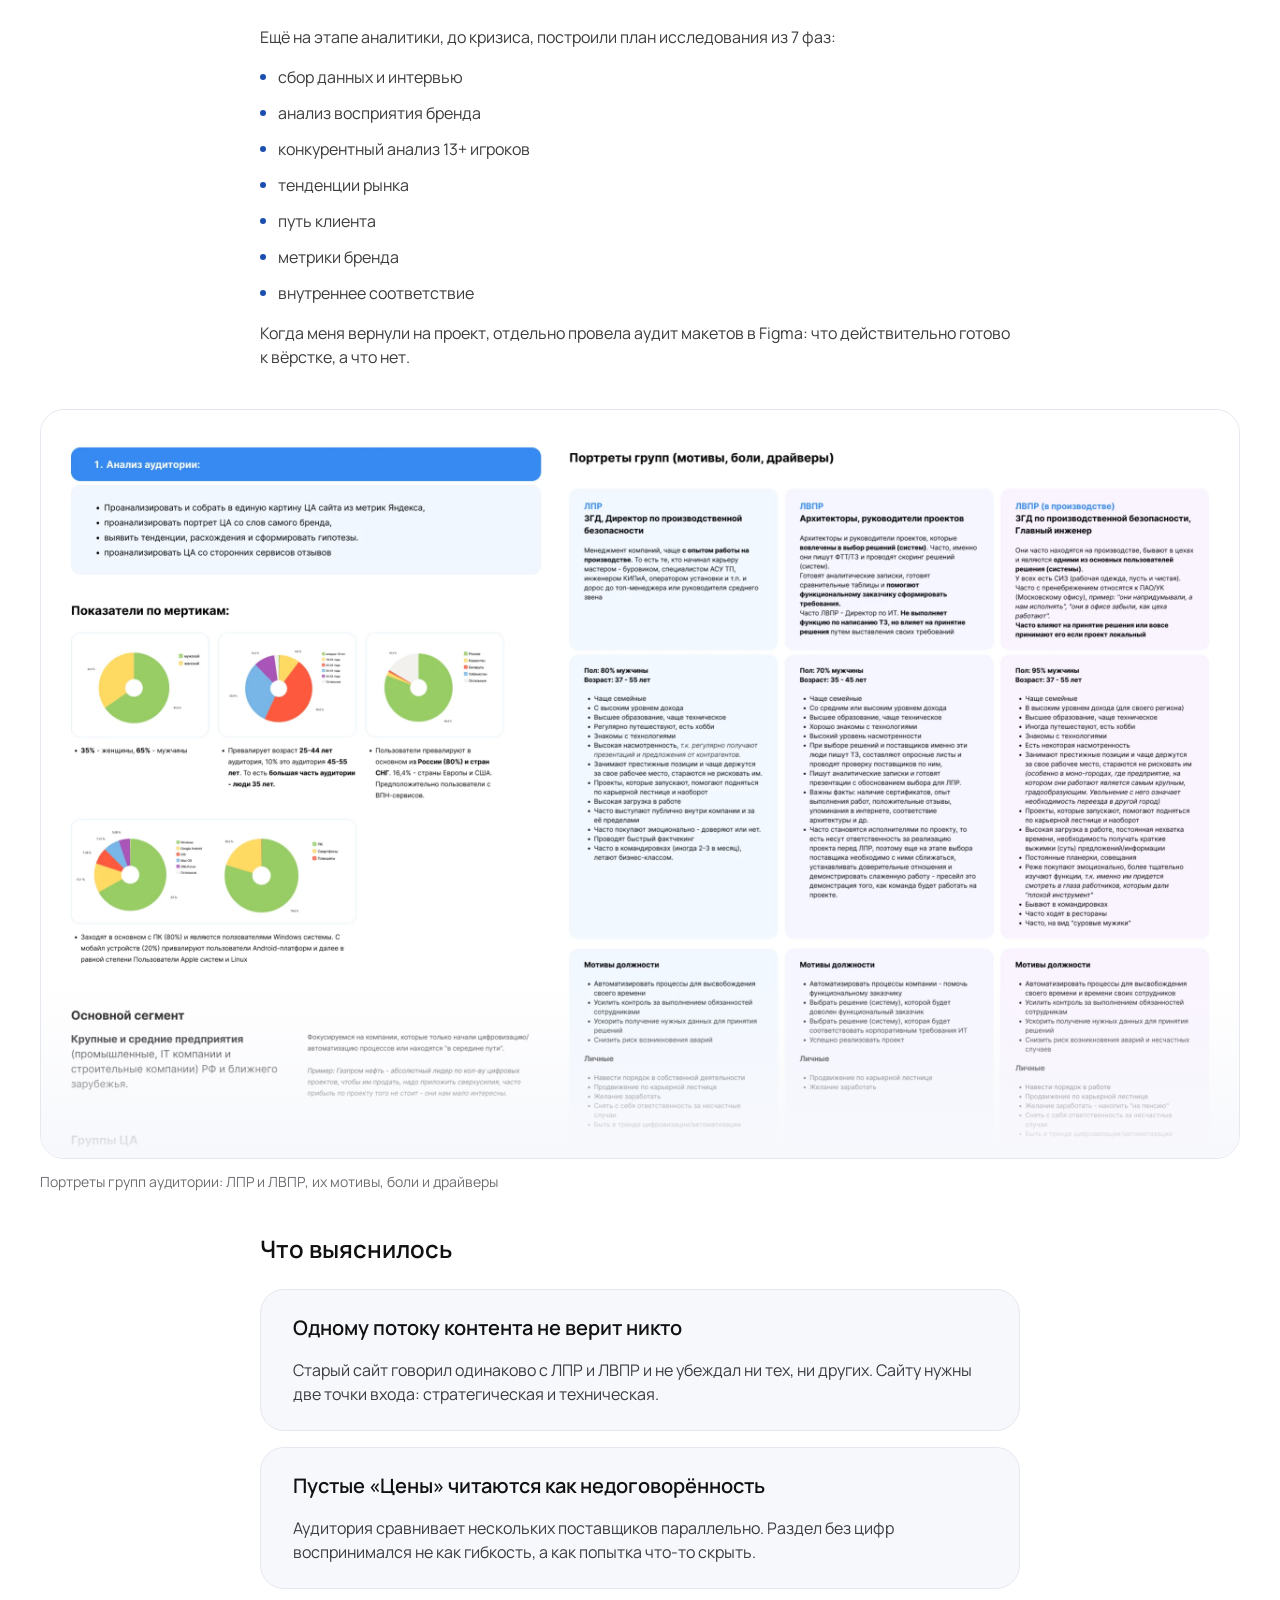
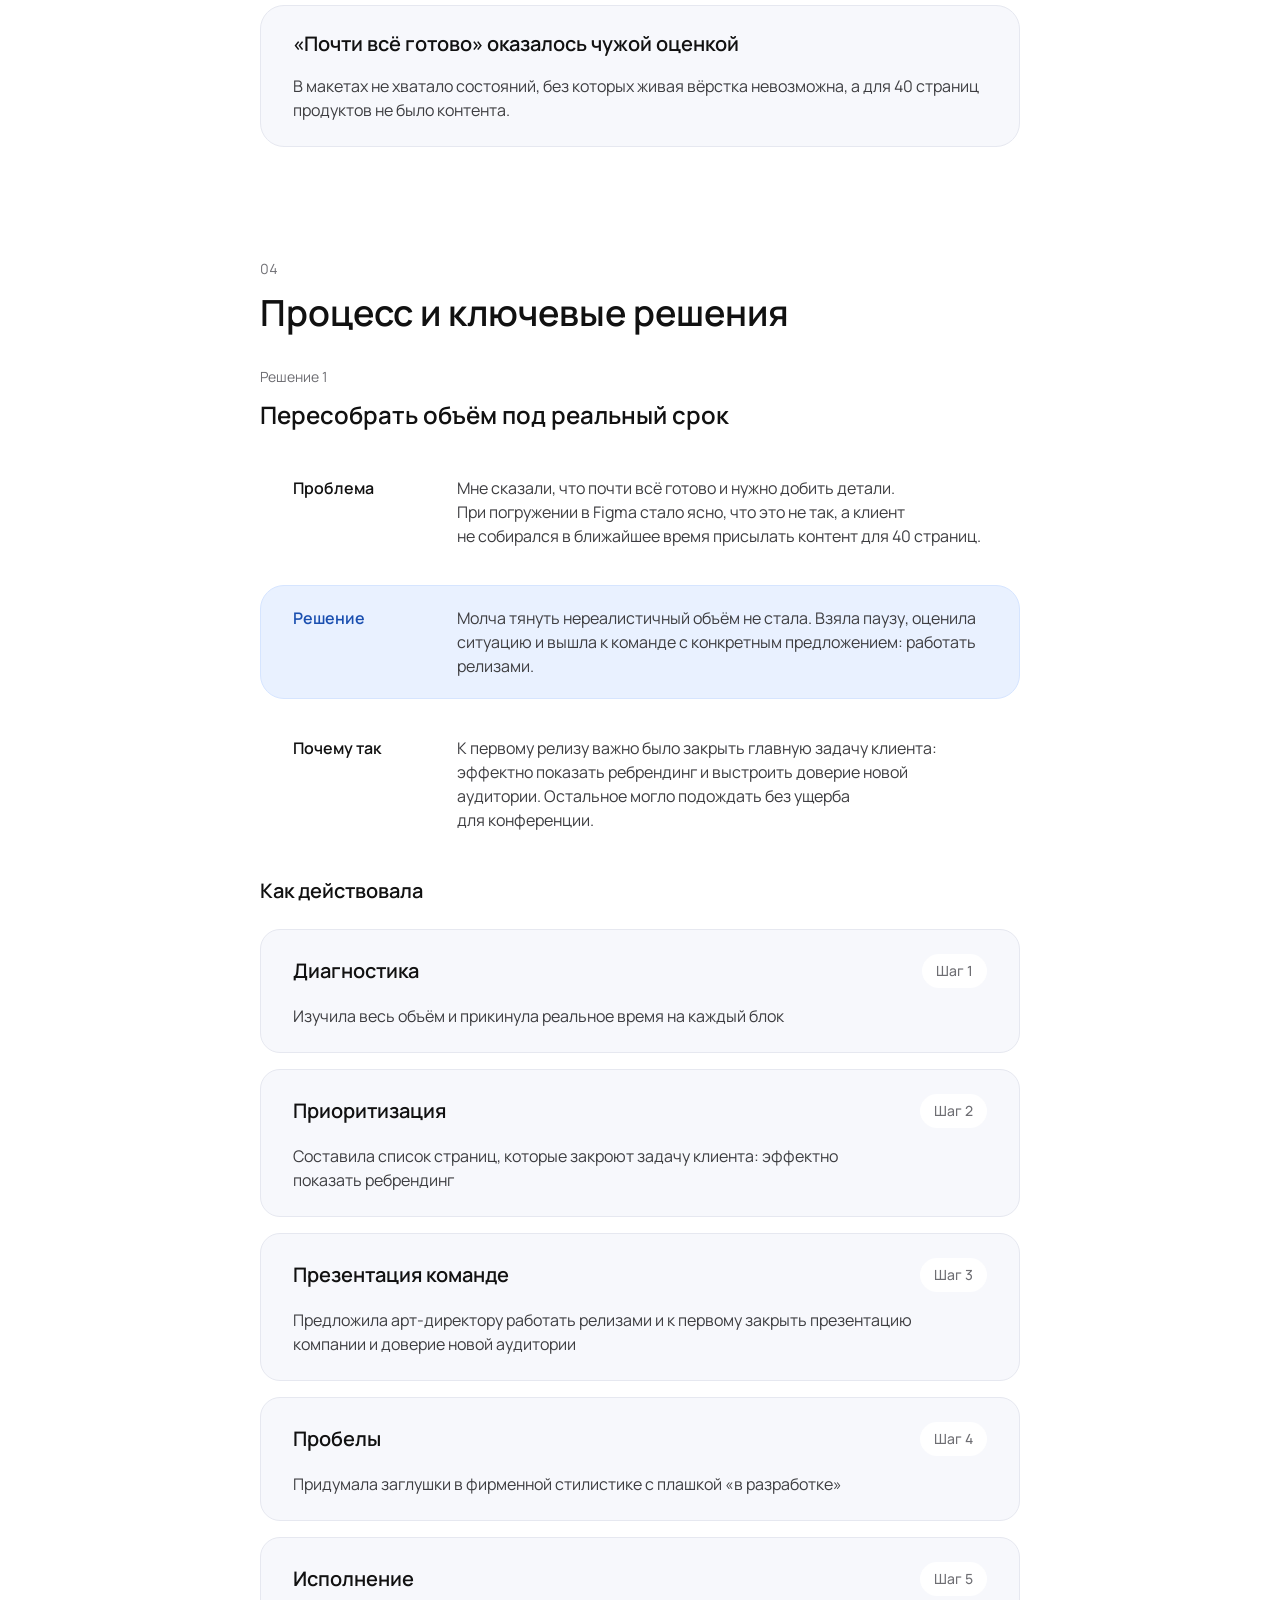
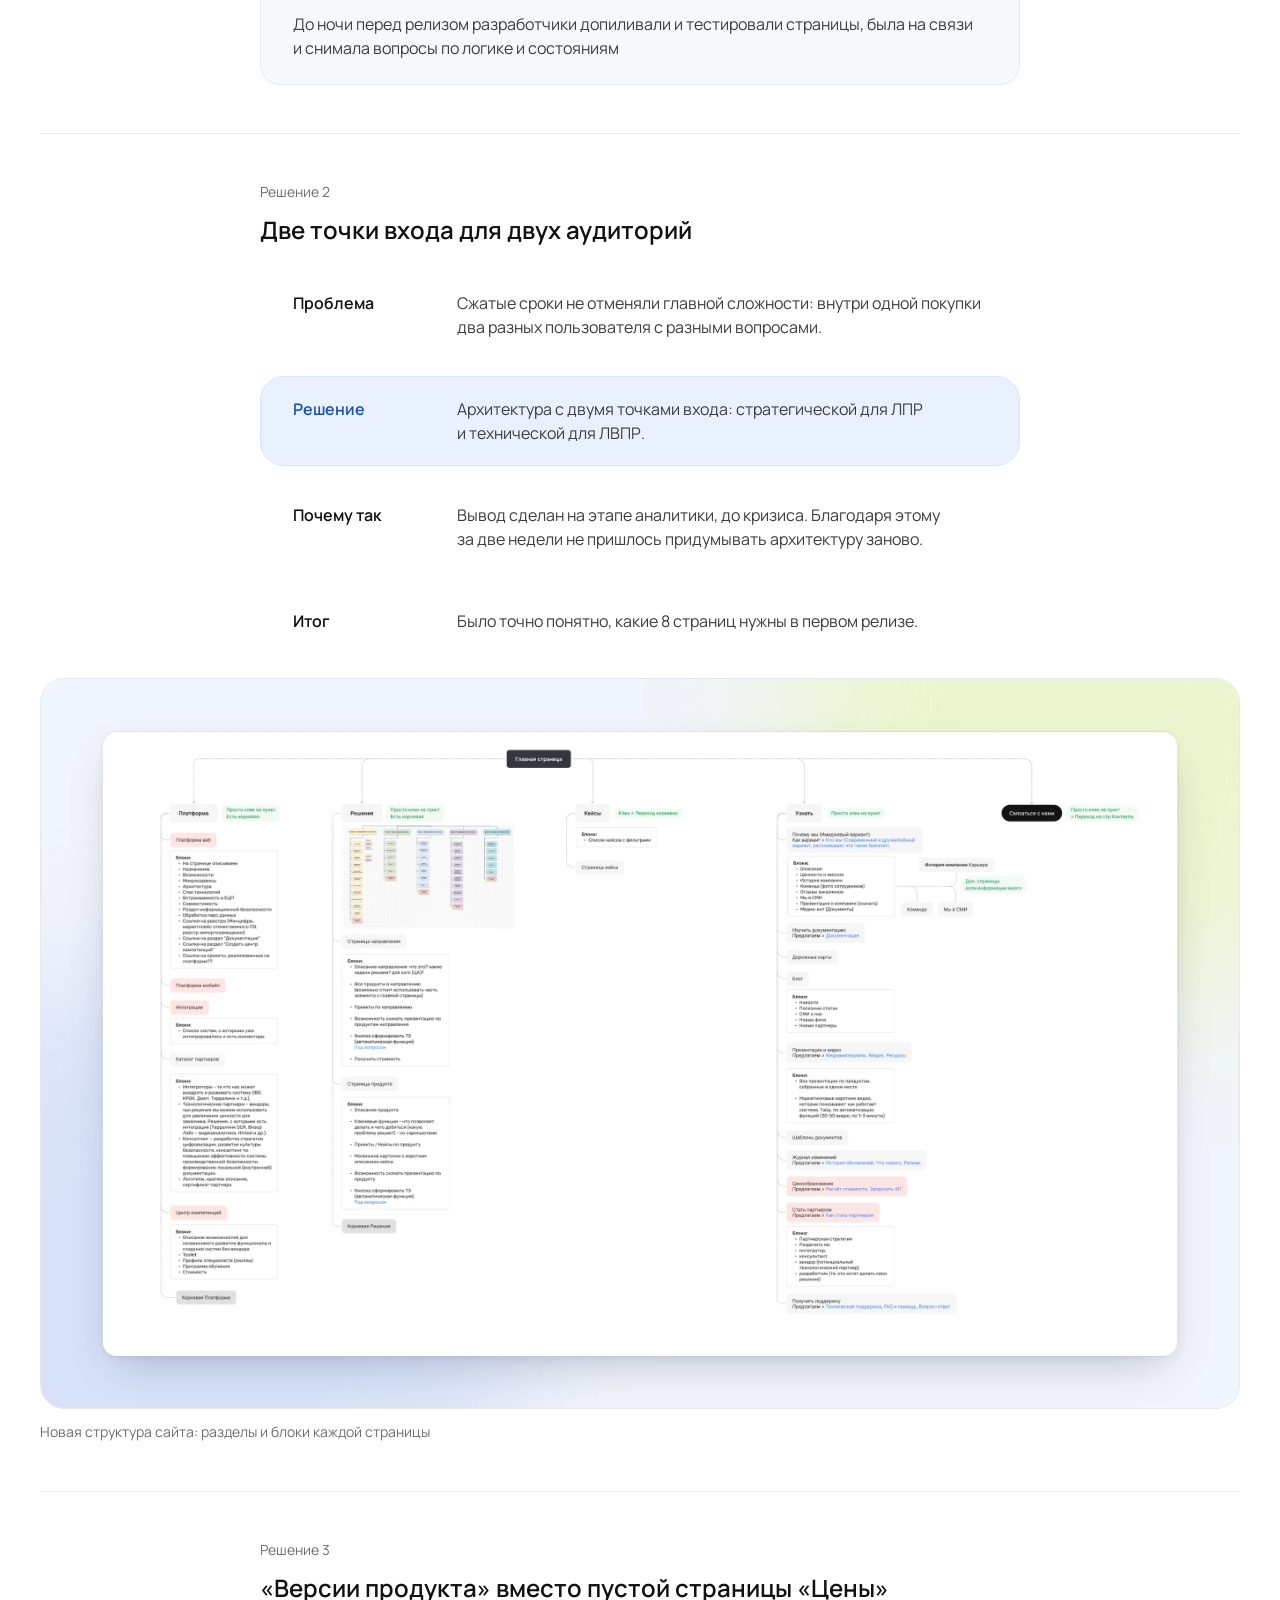
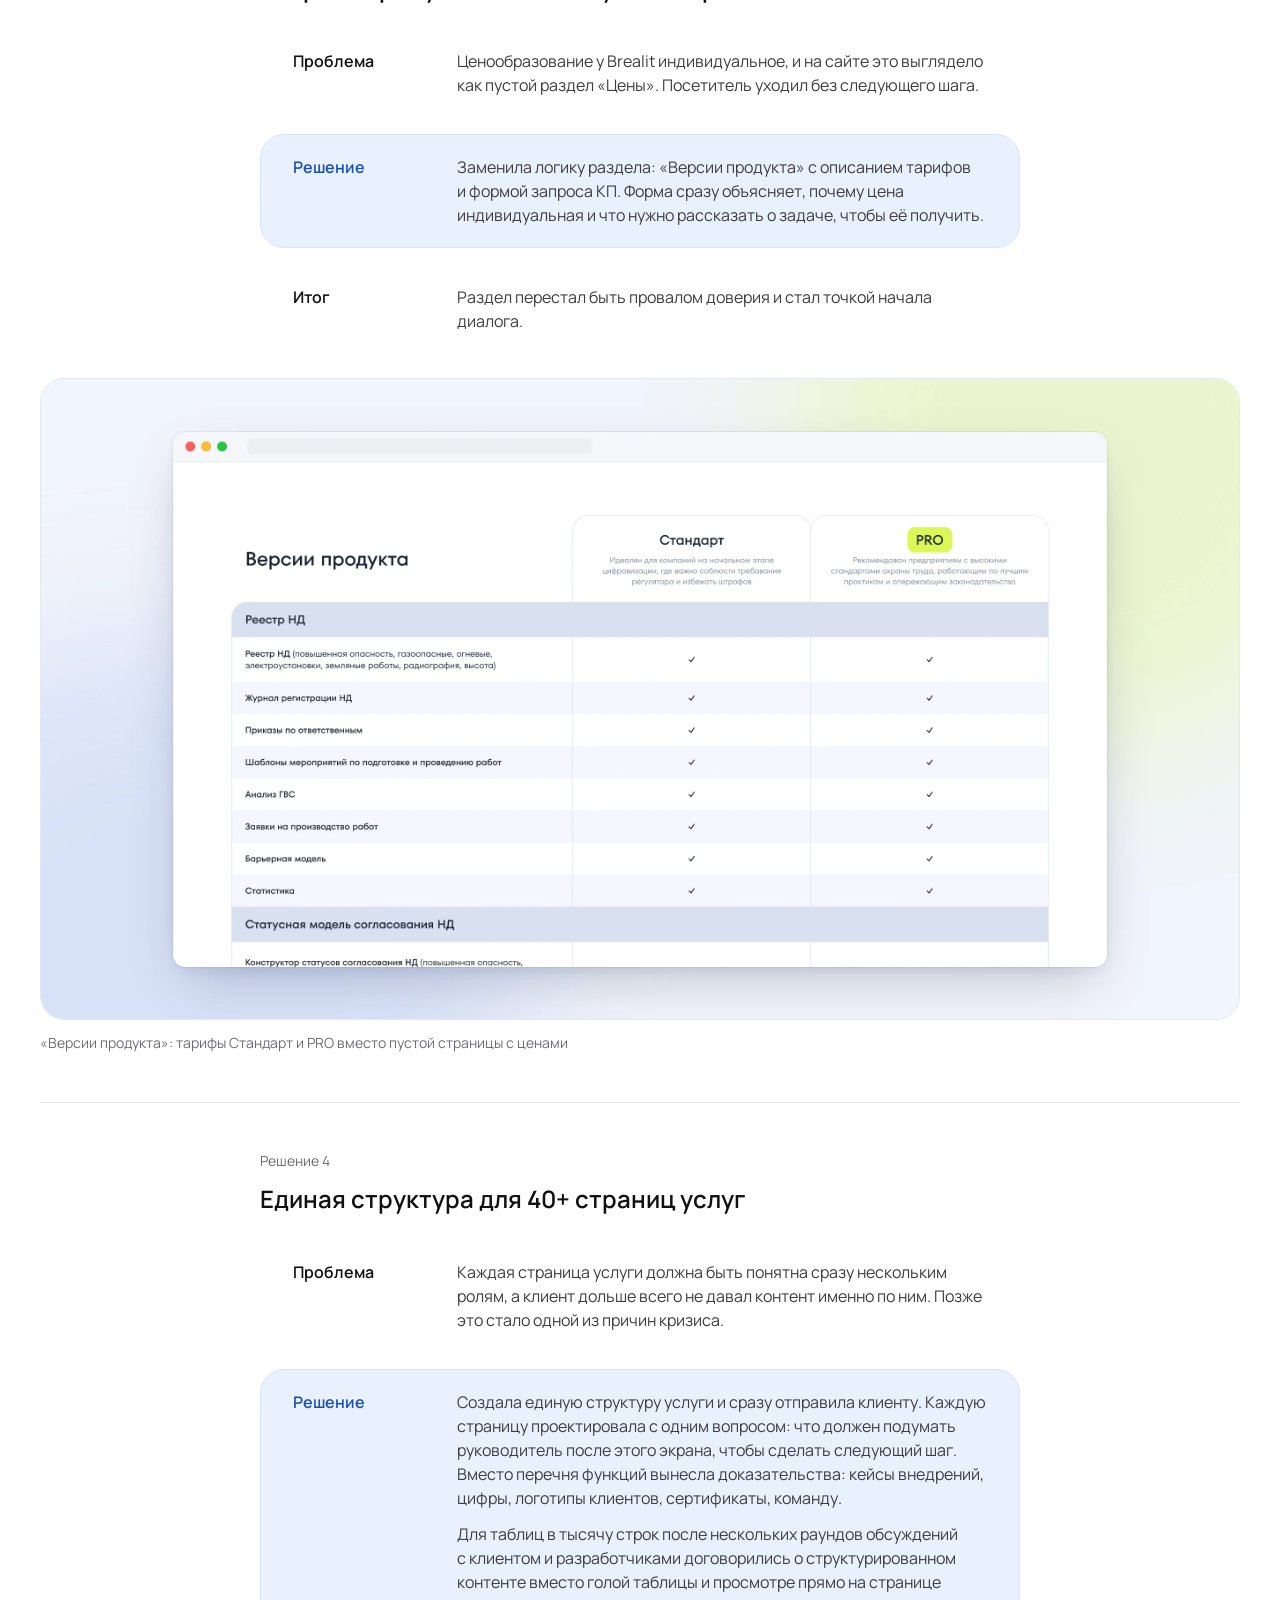
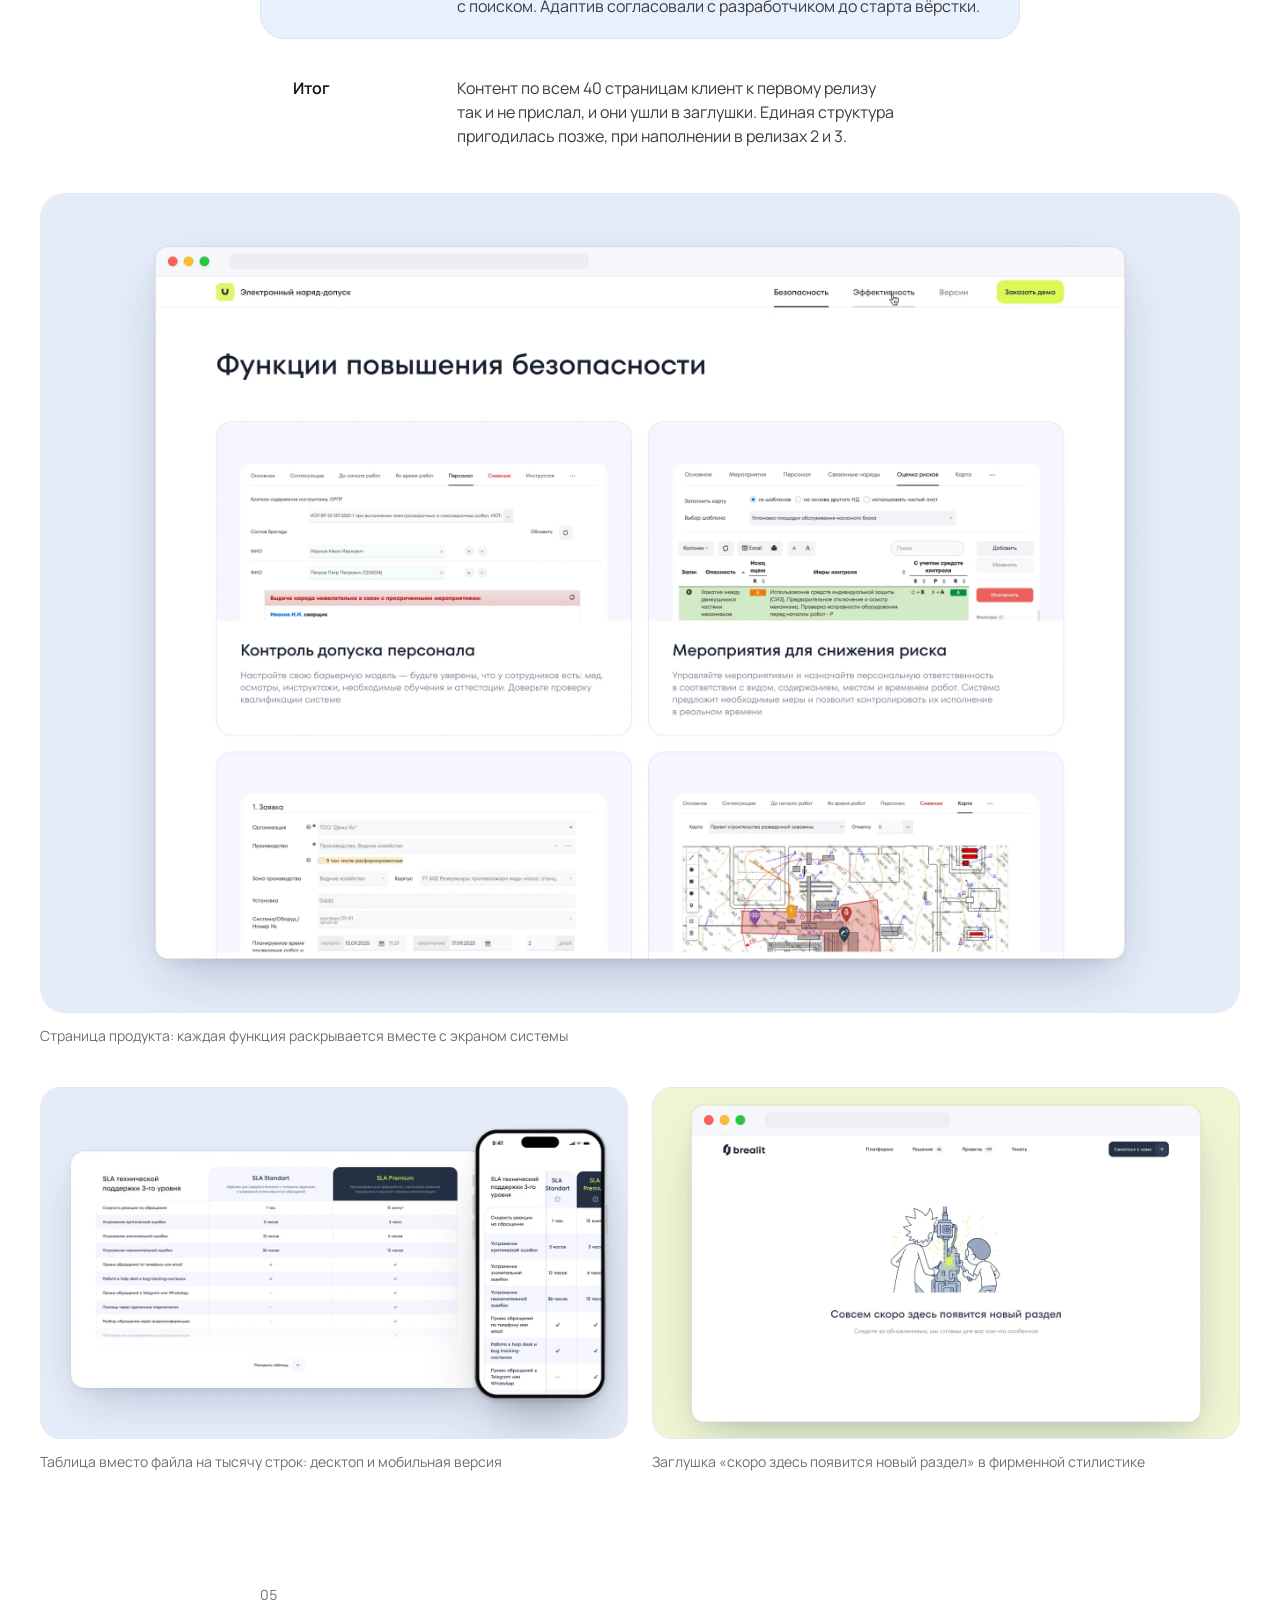
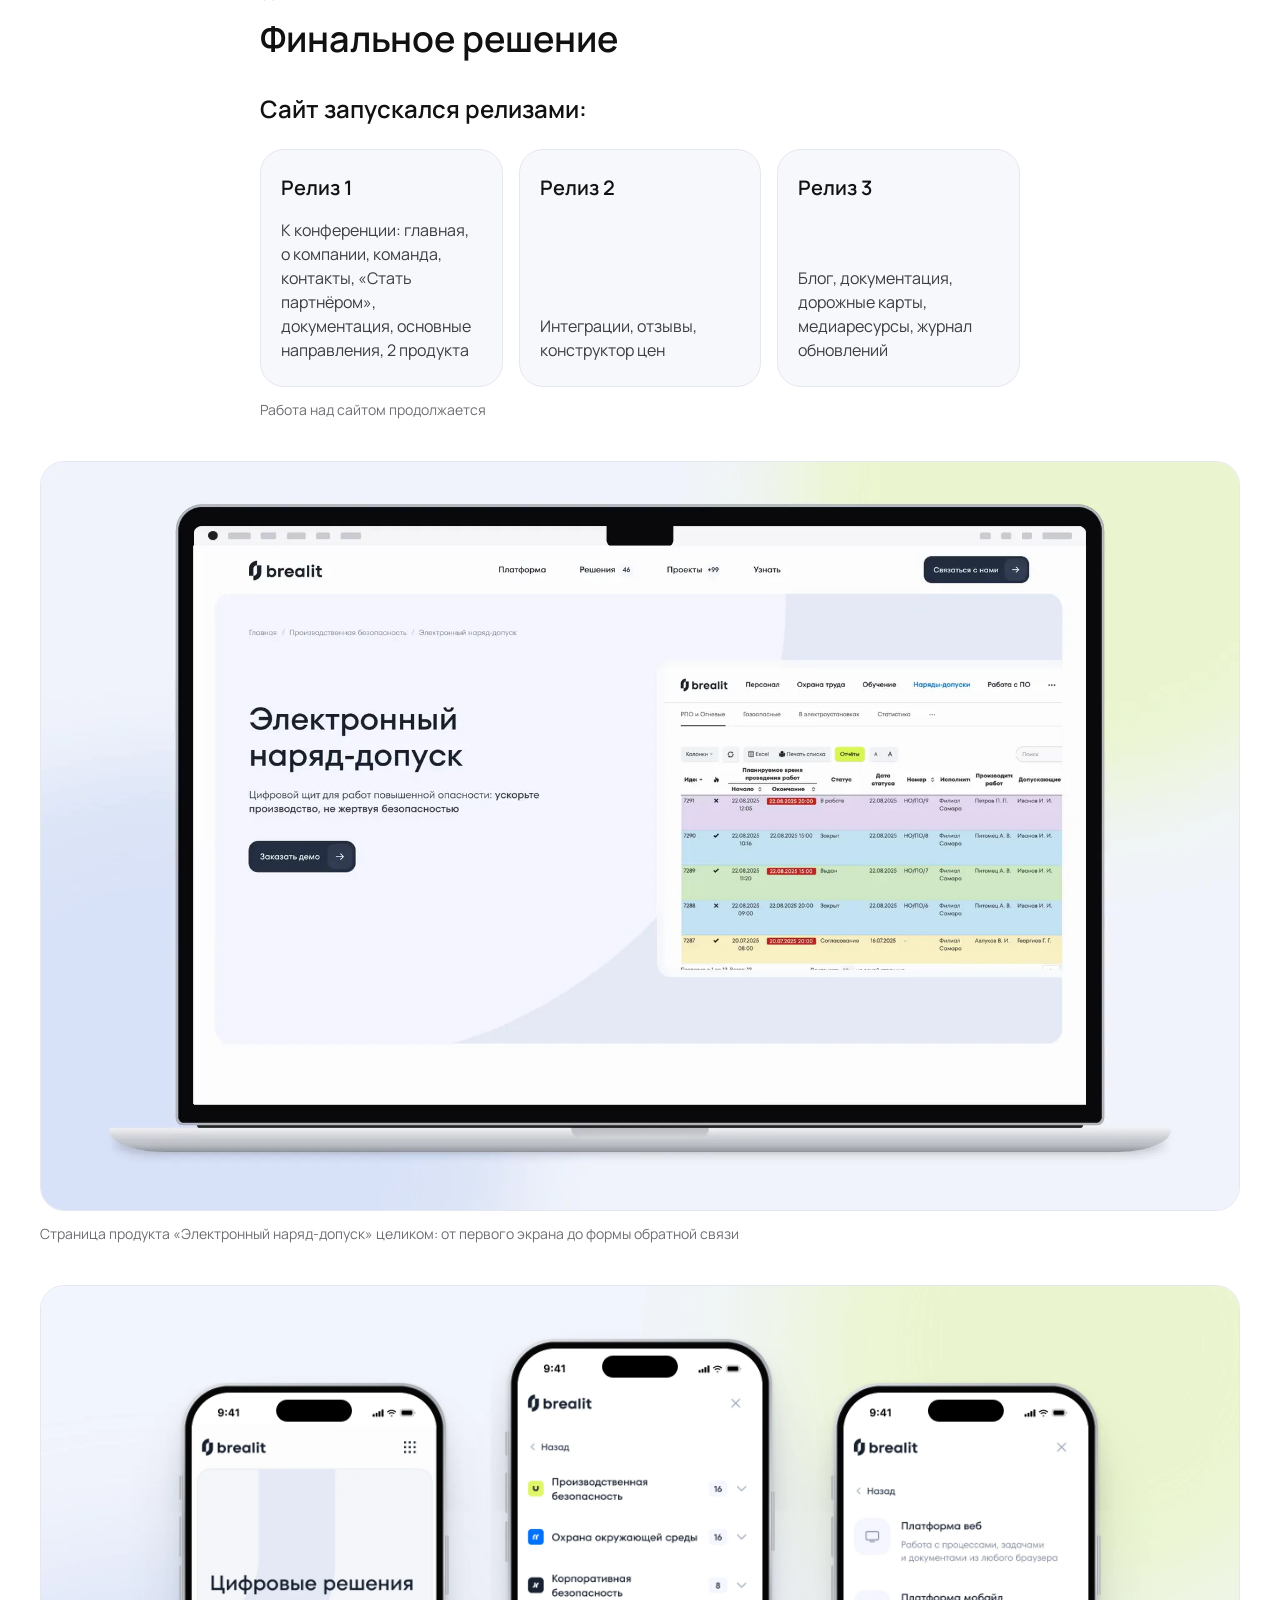
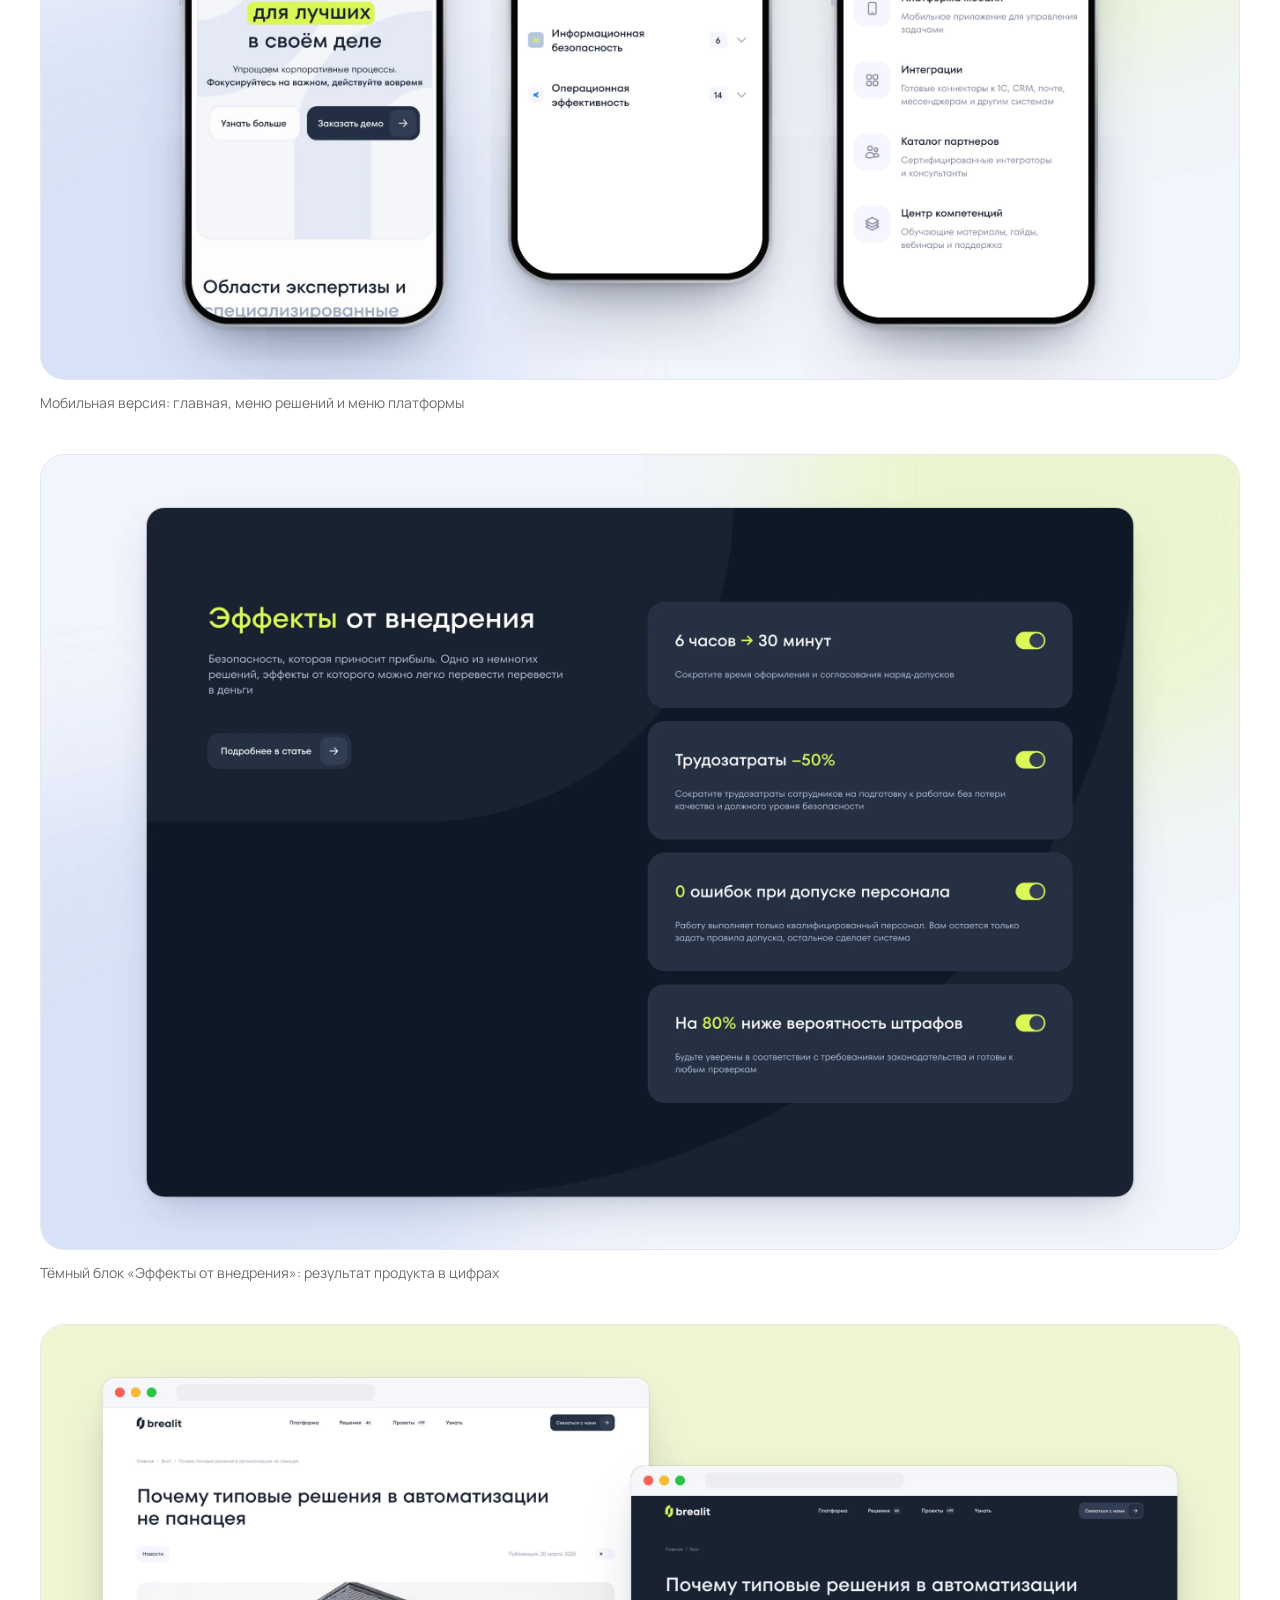
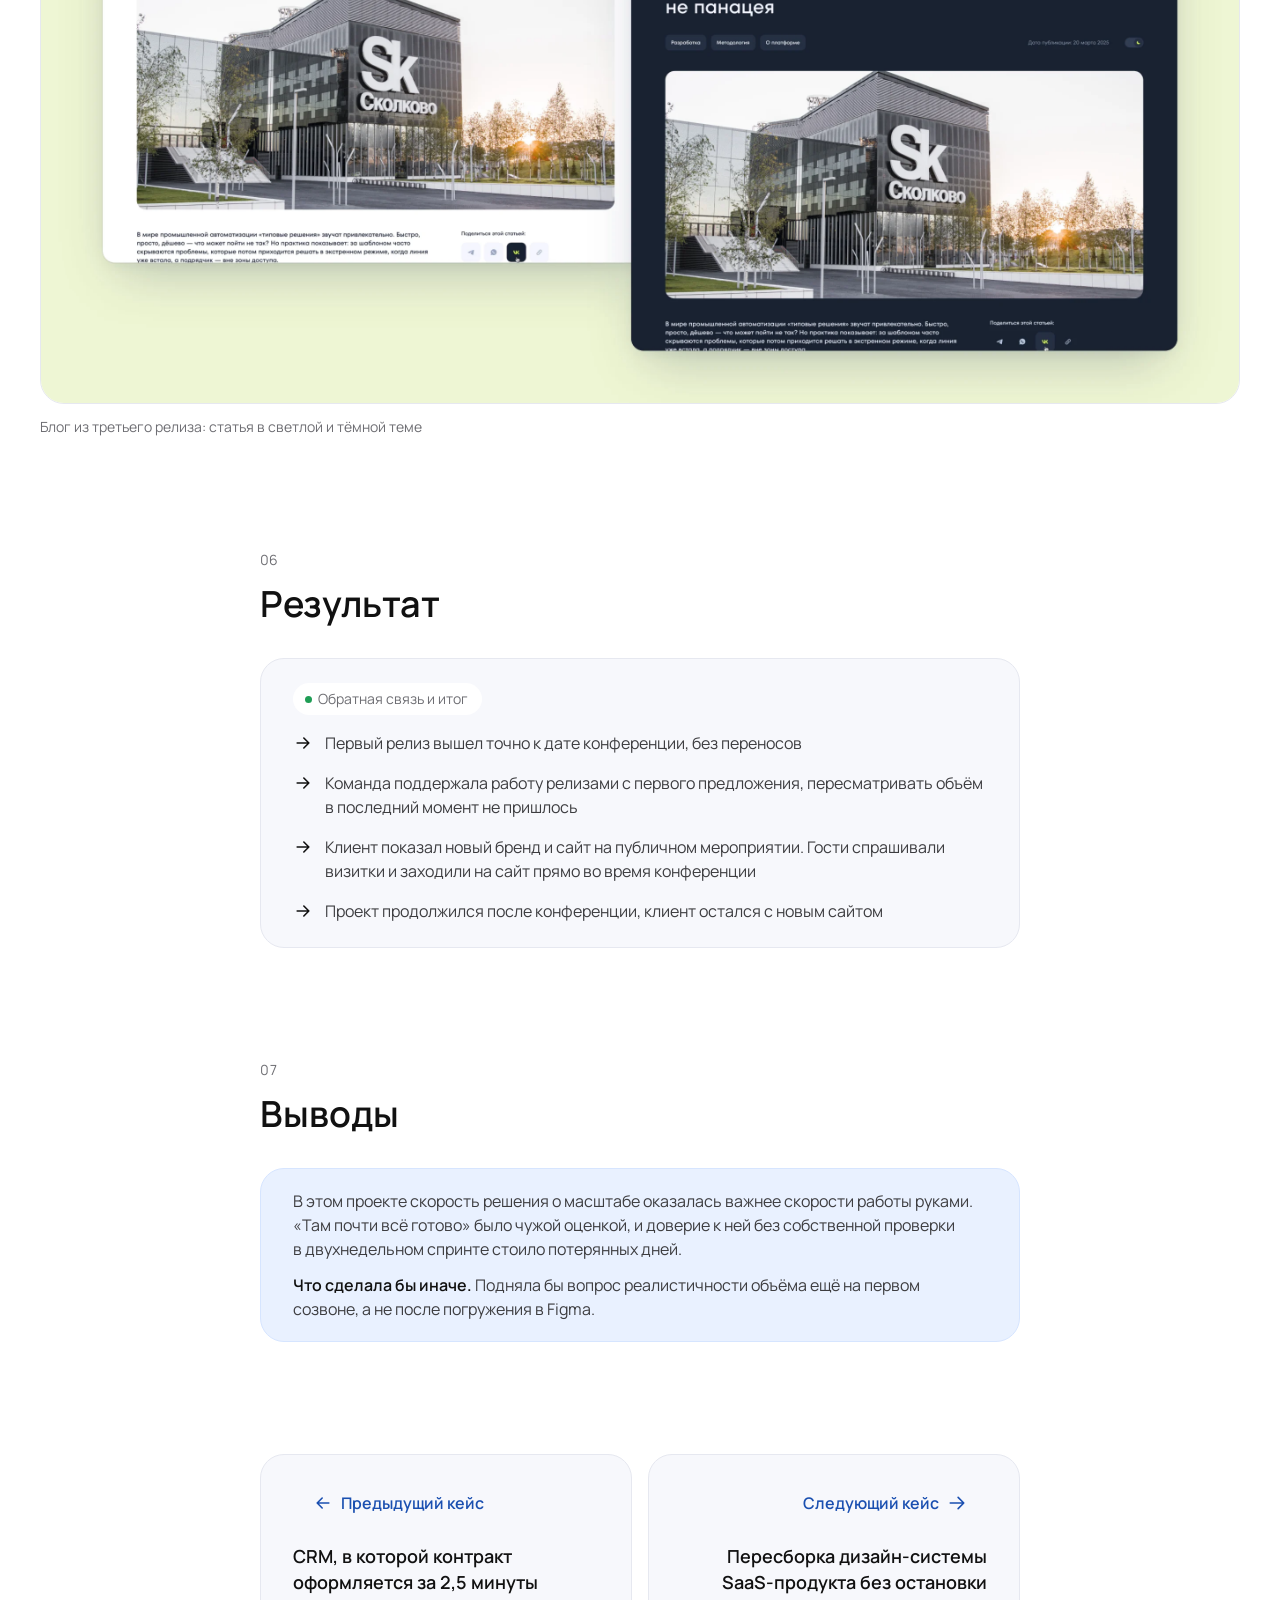
==== commit 7b4b1e64: "Тексты: правки по скиллу humanizer" ====
--- a/brealit.html
+++ b/brealit.html
@@ -89,7 +89,7 @@
             <p><strong>Brealit</strong> 16&nbsp;лет на&nbsp;рынке и&nbsp;конкурирует с&nbsp;1С. Продукты компании работают в&nbsp;наивысшем классе опасности: охрана труда, электронный <span class="nowrap">наряд-допуск</span>, личный кабинет подрядчика, промышленная и&nbsp;пожарная безопасность.</p>
             <p>Старый сайт <a class="text-link--underline" href="https://asupb.ru/" target="_blank" rel="noopener">asupb.ru<span class="visually-hidden"> (откроется в&nbsp;новой вкладке)</span></a> не&nbsp;объяснял, чем&nbsp;занимается компания, и&nbsp;не&nbsp;вызывал доверия у&nbsp;аудитории, которая принимает решения на&nbsp;миллионы. Продукт объёмный по&nbsp;информации, а&nbsp;цикл сделки занимает недели и&nbsp;месяцы.</p>
           </div>
-          <dl class="def-list"><div class="def-list__row"><dt>ЛПР</dt><dd>Директор по&nbsp;безопасности и&nbsp;главный инженер. Им&nbsp;нужно простым языком понять, что&nbsp;решение надёжное, и&nbsp;снять с&nbsp;себя ответственность за&nbsp;выбор.</dd></div><div class="def-list__row"><dt>ЛВПР</dt><dd>Архитекторы и&nbsp;специалисты по&nbsp;охране труда и&nbsp;промышленной безопасности. Им&nbsp;нужны технические детали, а&nbsp;не&nbsp;общие обещания.</dd></div></dl>
+          <dl class="def-list"><div class="def-list__row"><dt>ЛПР</dt><dd>Директор по&nbsp;безопасности и&nbsp;главный инженер. Им&nbsp;нужно простым языком понять, что&nbsp;решение надёжное, и&nbsp;снять с&nbsp;себя ответственность за&nbsp;выбор.</dd></div><div class="def-list__row"><dt>ЛВПР</dt><dd>Архитекторы и&nbsp;специалисты по&nbsp;охране труда и&nbsp;промышленной безопасности. Им&nbsp;нужны технические детали.</dd></div></dl>
       </div>
     </section>
     <section class="case-section" aria-labelledby="s2">
@@ -144,7 +144,7 @@
               </div>
               <div class="step step--solution">
                 <div class="step__label">Решение</div>
-                <div class="step__body">Вместо того чтобы молча тянуть нереалистичный объём, взяла паузу, оценила ситуацию и&nbsp;вышла к&nbsp;команде с&nbsp;конкретным предложением: работать релизами.</div>
+                <div class="step__body">Молча тянуть нереалистичный объём не&nbsp;стала. Взяла паузу, оценила ситуацию и&nbsp;вышла к&nbsp;команде с&nbsp;конкретным предложением: работать релизами.</div>
               </div>
               <div class="step step--why">
                 <div class="step__label">Почему так</div>
@@ -197,7 +197,7 @@
               </div>
               <div class="step step--result">
                 <div class="step__label">Итог</div>
-                <div class="step__body">Было точно понятно, какие 8&nbsp;страниц нужны в&nbsp;первом релизе. Аналитика, сделанная заранее, напрямую сэкономила время в&nbsp;кризисном спринте.</div>
+                <div class="step__body">Было точно понятно, какие 8&nbsp;страниц нужны в&nbsp;первом релизе.</div>
               </div>
             </div>
             <figure class="figure figure--wide">
@@ -312,7 +312,7 @@
       </div>
       <div class="case-section__body">
           <div class="prose callout">
-            <p>Самым ценным навыком здесь оказалась не&nbsp;скорость работы руками, а&nbsp;скорость решения о&nbsp;масштабе. Фраза «там почти всё&nbsp;готово» была чужой оценкой, а&nbsp;не&nbsp;фактом, и&nbsp;доверие к&nbsp;ней без&nbsp;собственной проверки в&nbsp;двухнедельном спринте стоило потерянных дней.</p>
+            <p>В&nbsp;этом проекте скорость решения о&nbsp;масштабе оказалась важнее скорости работы руками. «Там почти всё&nbsp;готово» было чужой оценкой, и&nbsp;доверие к&nbsp;ней без&nbsp;собственной проверки в&nbsp;двухнедельном спринте стоило потерянных дней.</p>
             <p><strong>Что&nbsp;сделала&nbsp;бы&nbsp;иначе.</strong> Подняла&nbsp;бы&nbsp;вопрос реалистичности объёма ещё&nbsp;на&nbsp;первом созвоне, а&nbsp;не&nbsp;после погружения в&nbsp;Figma.</p>
           </div>
       </div>
@@ -338,7 +338,7 @@
         </div>
         <div class="btn-row">
             <a class="btn btn--primary btn--tg" href="https://t.me/polinavision" target="_blank" rel="noopener"><img class="btn__icon" src="assets/icons/bolt.svg?v=31c420b9" alt="" width="20" height="20">Написать в&nbsp;Телеграм<span class="visually-hidden"> (откроется в&nbsp;новой вкладке)</span></a>
-            <a class="btn btn--cv" href="assets/cv-polina-galagan.pdf?v=b1f614b3" target="_blank" rel="noopener">Смотреть резюме<span class="visually-hidden"> (откроется в&nbsp;новой вкладке)</span></a>
+            <a class="btn btn--cv" href="assets/cv-polina-galagan.pdf?v=b4b32f66" target="_blank" rel="noopener">Смотреть резюме<span class="visually-hidden"> (откроется в&nbsp;новой вкладке)</span></a>
           </div>
         <ul class="contact__links">
           <li><a class="contact__link" href="https://t.me/polinavision" target="_blank" rel="noopener"><span class="icon-btn"><svg width="20" height="20" viewBox="0 0 20 20" fill="none" aria-hidden="true"><path d="M3.53158 9.54974C7.55658 7.78308 10.2399 6.62474 11.5899 6.05808C15.4233 4.44974 16.2233 4.17474 16.7399 4.16641C16.8566 4.16641 17.1066 4.19141 17.2733 4.32474C17.4149 4.44141 17.4483 4.59141 17.4733 4.69974C17.4899 4.80807 17.5149 5.05808 17.4983 5.24974C17.2899 7.44974 16.3899 12.7747 15.9316 15.2331C15.7399 16.2747 15.3566 16.6247 14.9899 16.6581C14.1899 16.7331 13.5816 16.1247 12.7982 15.6164C11.5816 14.8164 10.8983 14.3164 9.71493 13.5331C8.34826 12.6331 9.23158 12.1331 10.0149 11.3247C10.2149 11.1164 13.7566 7.88308 13.8233 7.58308C13.8316 7.54974 13.8399 7.40807 13.7566 7.3414C13.6733 7.2664 13.5566 7.2914 13.4733 7.3164C13.3483 7.3414 11.4066 8.63307 7.64825 11.1914C7.09825 11.5747 6.59826 11.7581 6.14826 11.7497C5.6566 11.7414 4.70658 11.4664 3.99825 11.2414C3.13158 10.9581 2.44827 10.8081 2.5066 10.3247C2.53993 10.0747 2.88158 9.81641 3.53158 9.55807V9.54974Z" fill="currentColor"/></svg></span>@polinavision<span class="visually-hidden"> (откроется в&nbsp;новой вкладке)</span></a></li>
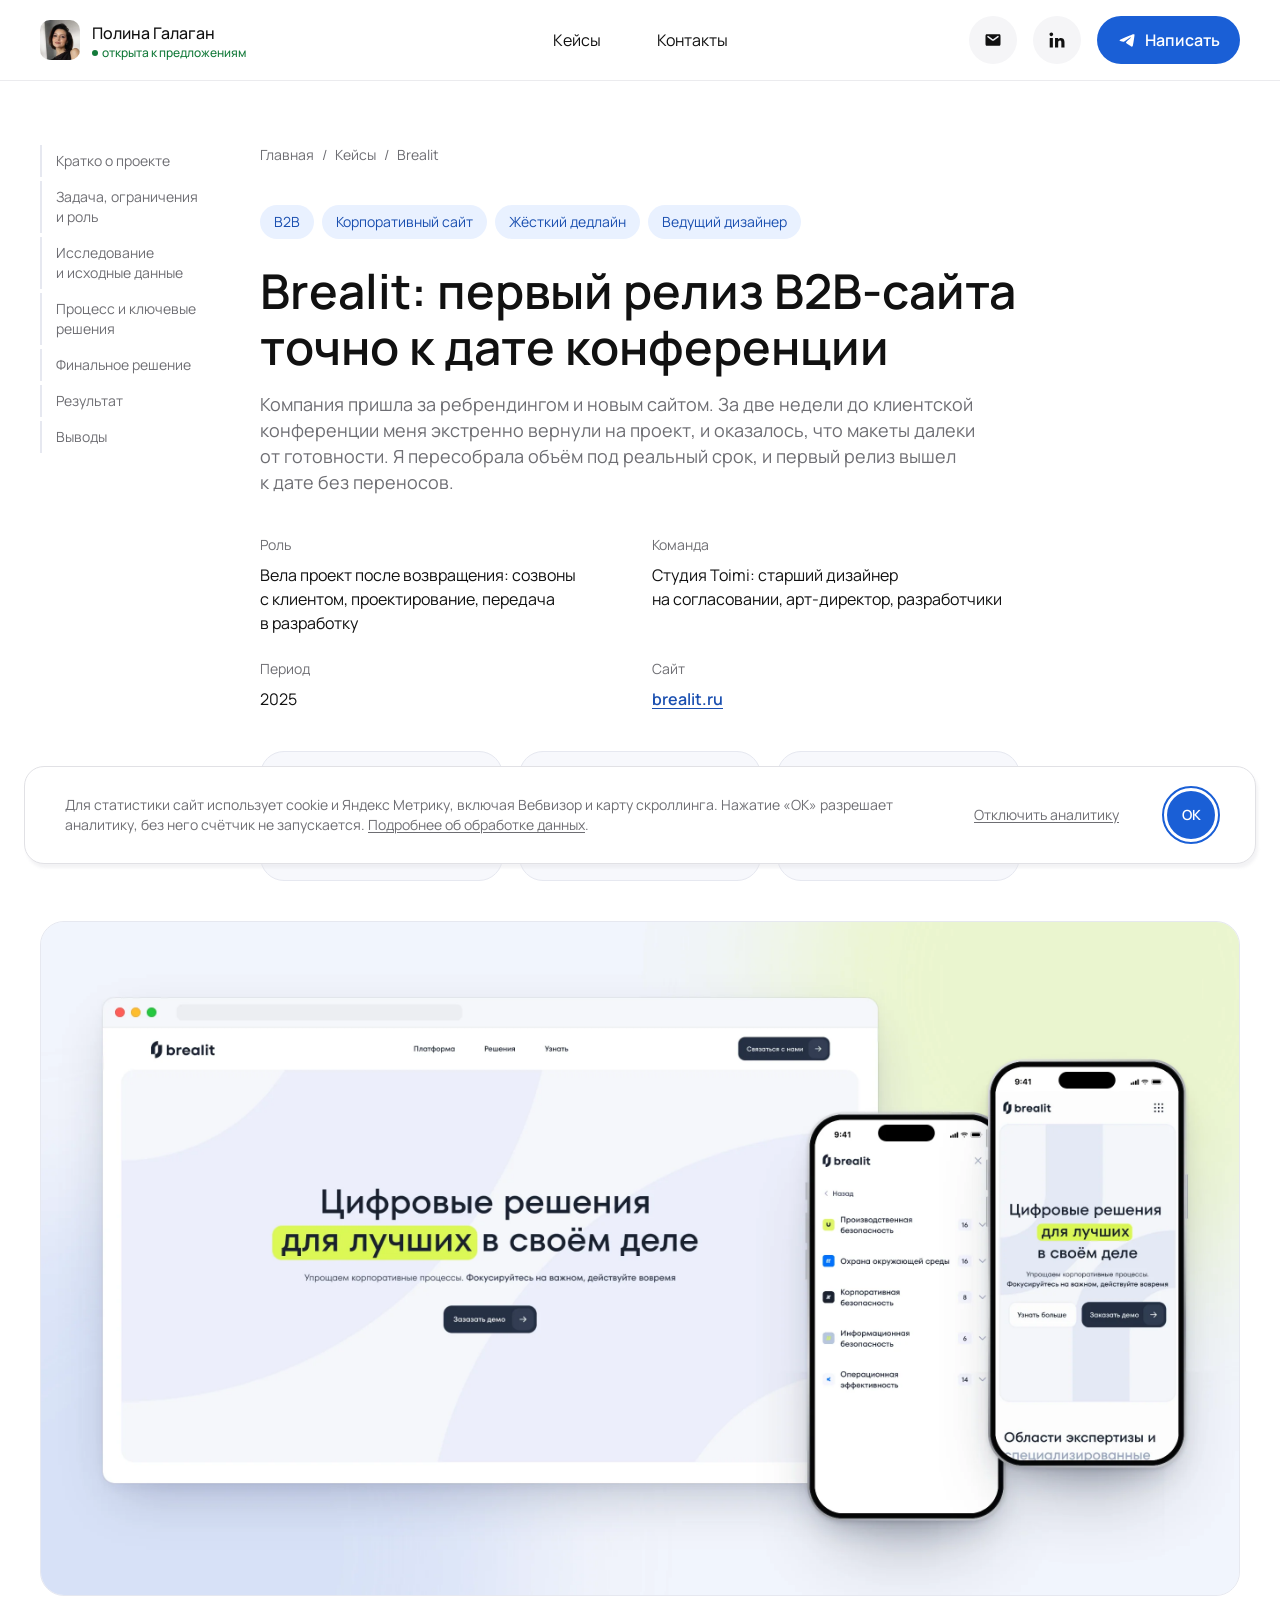
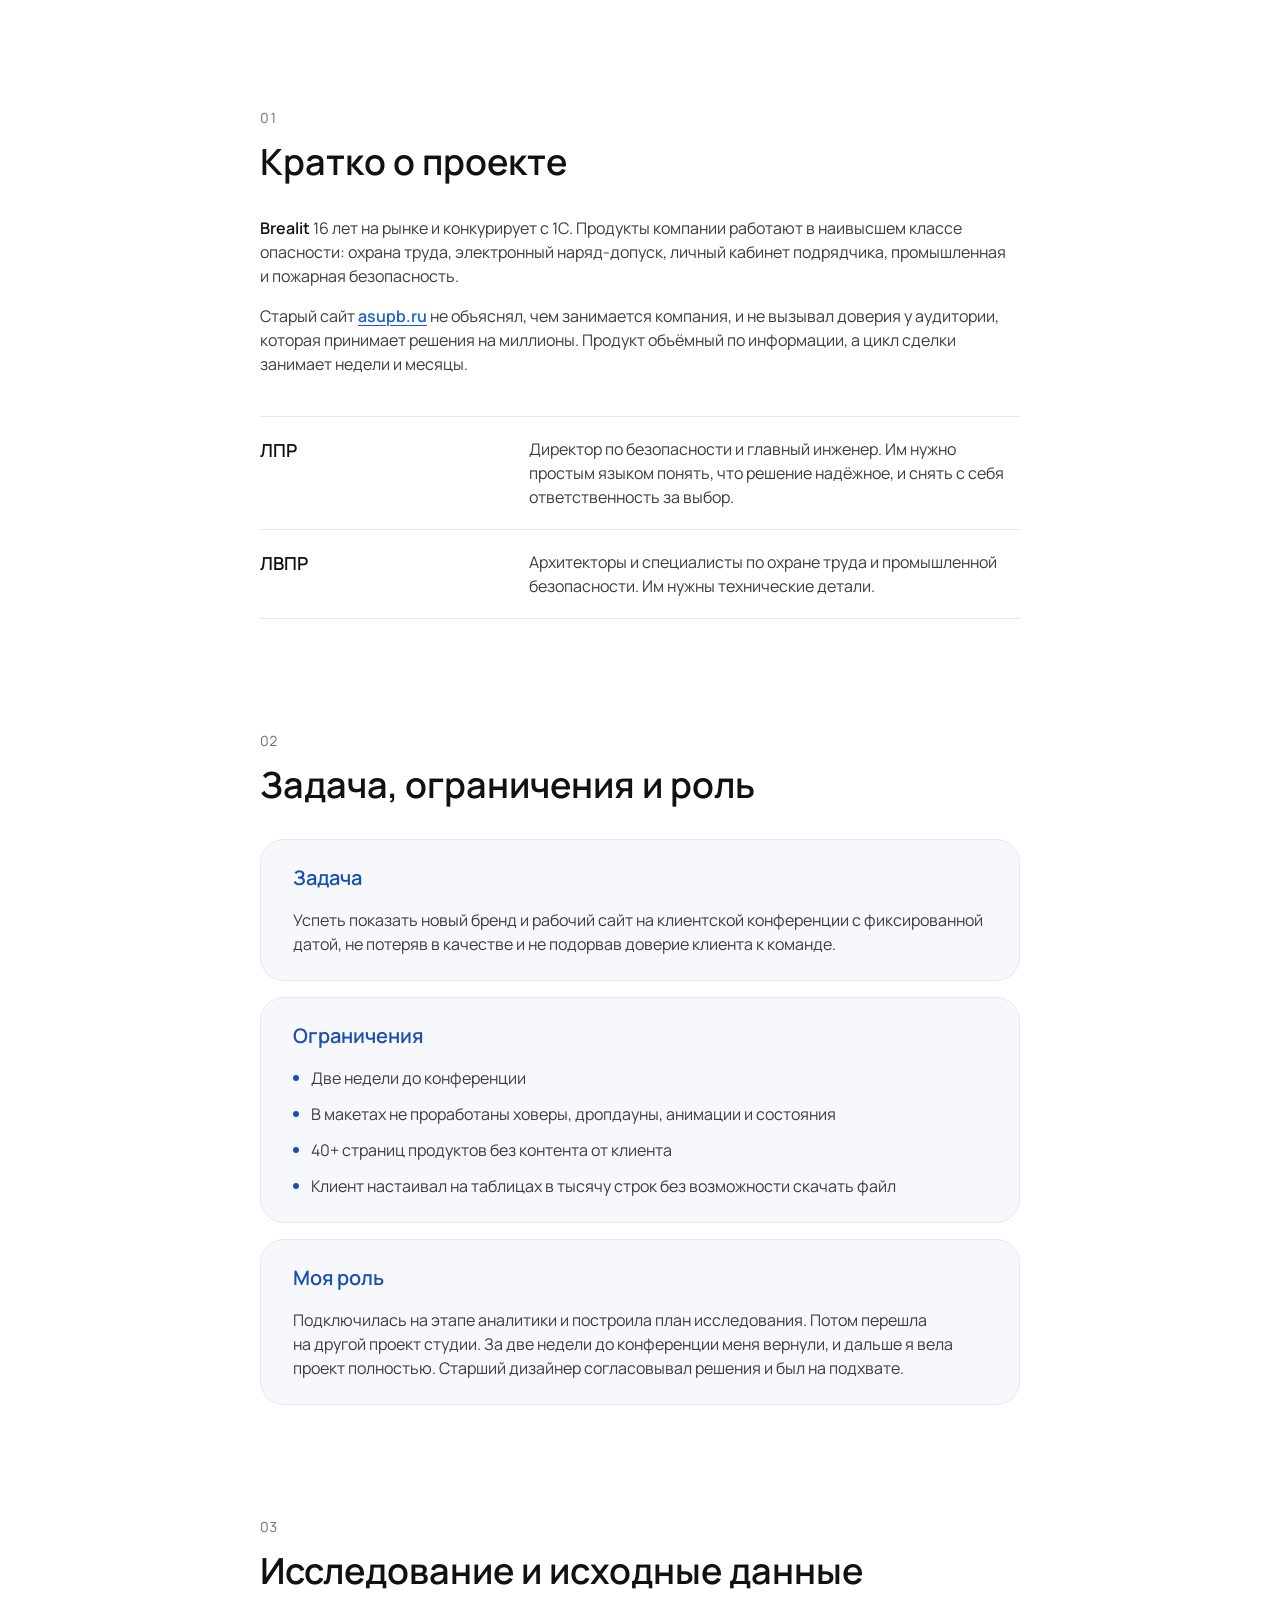
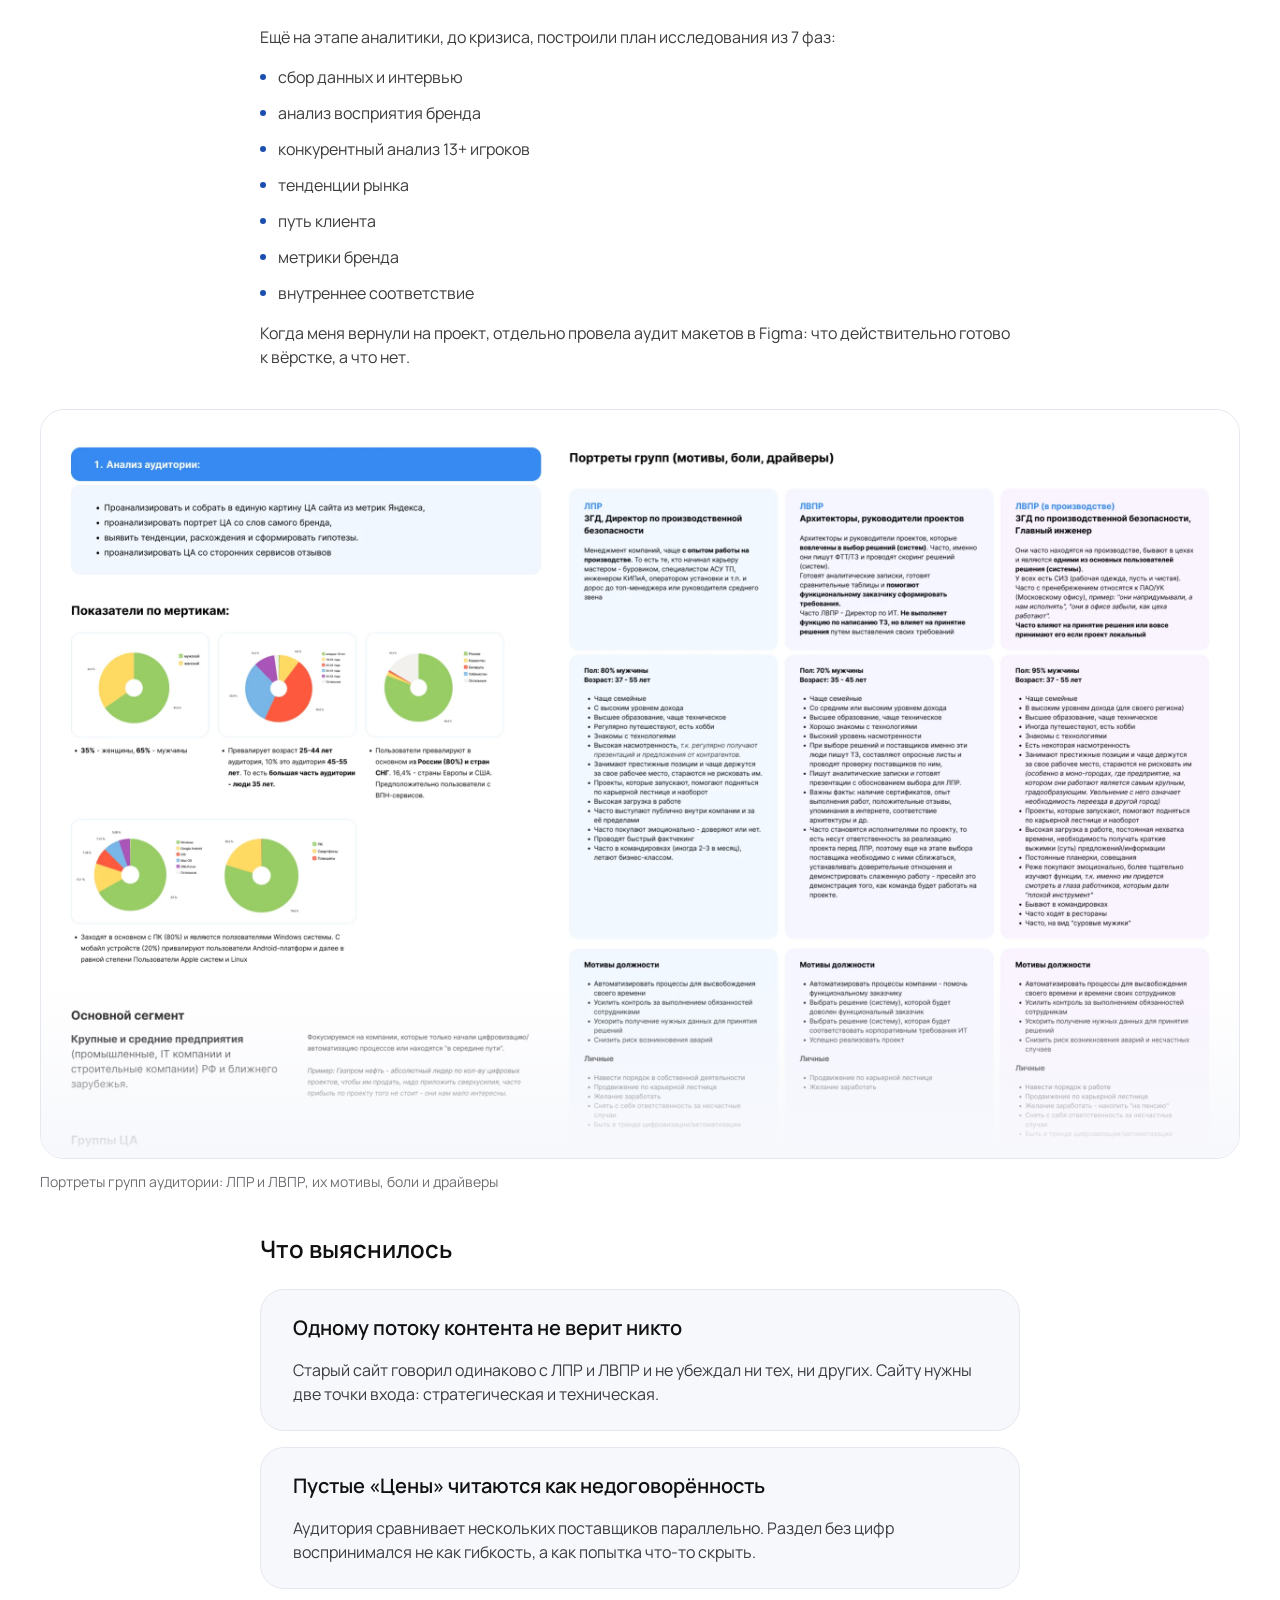
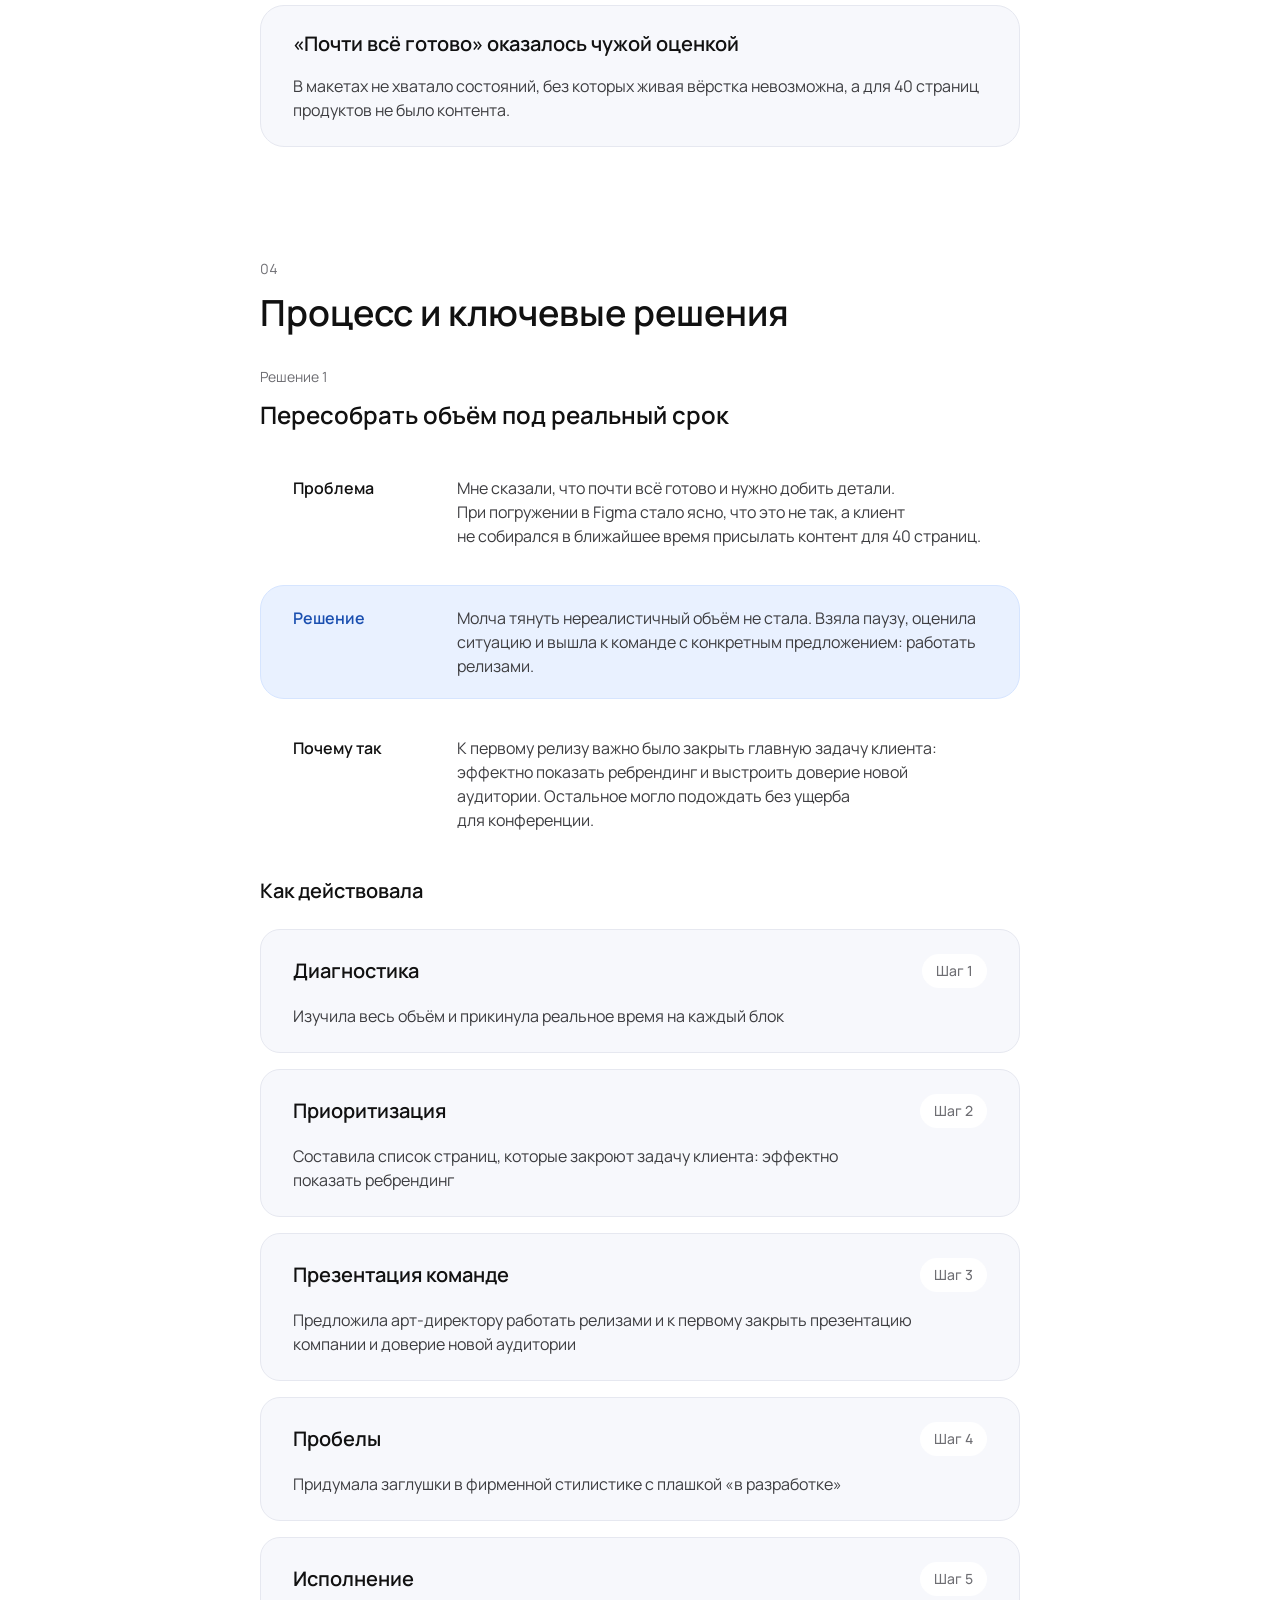
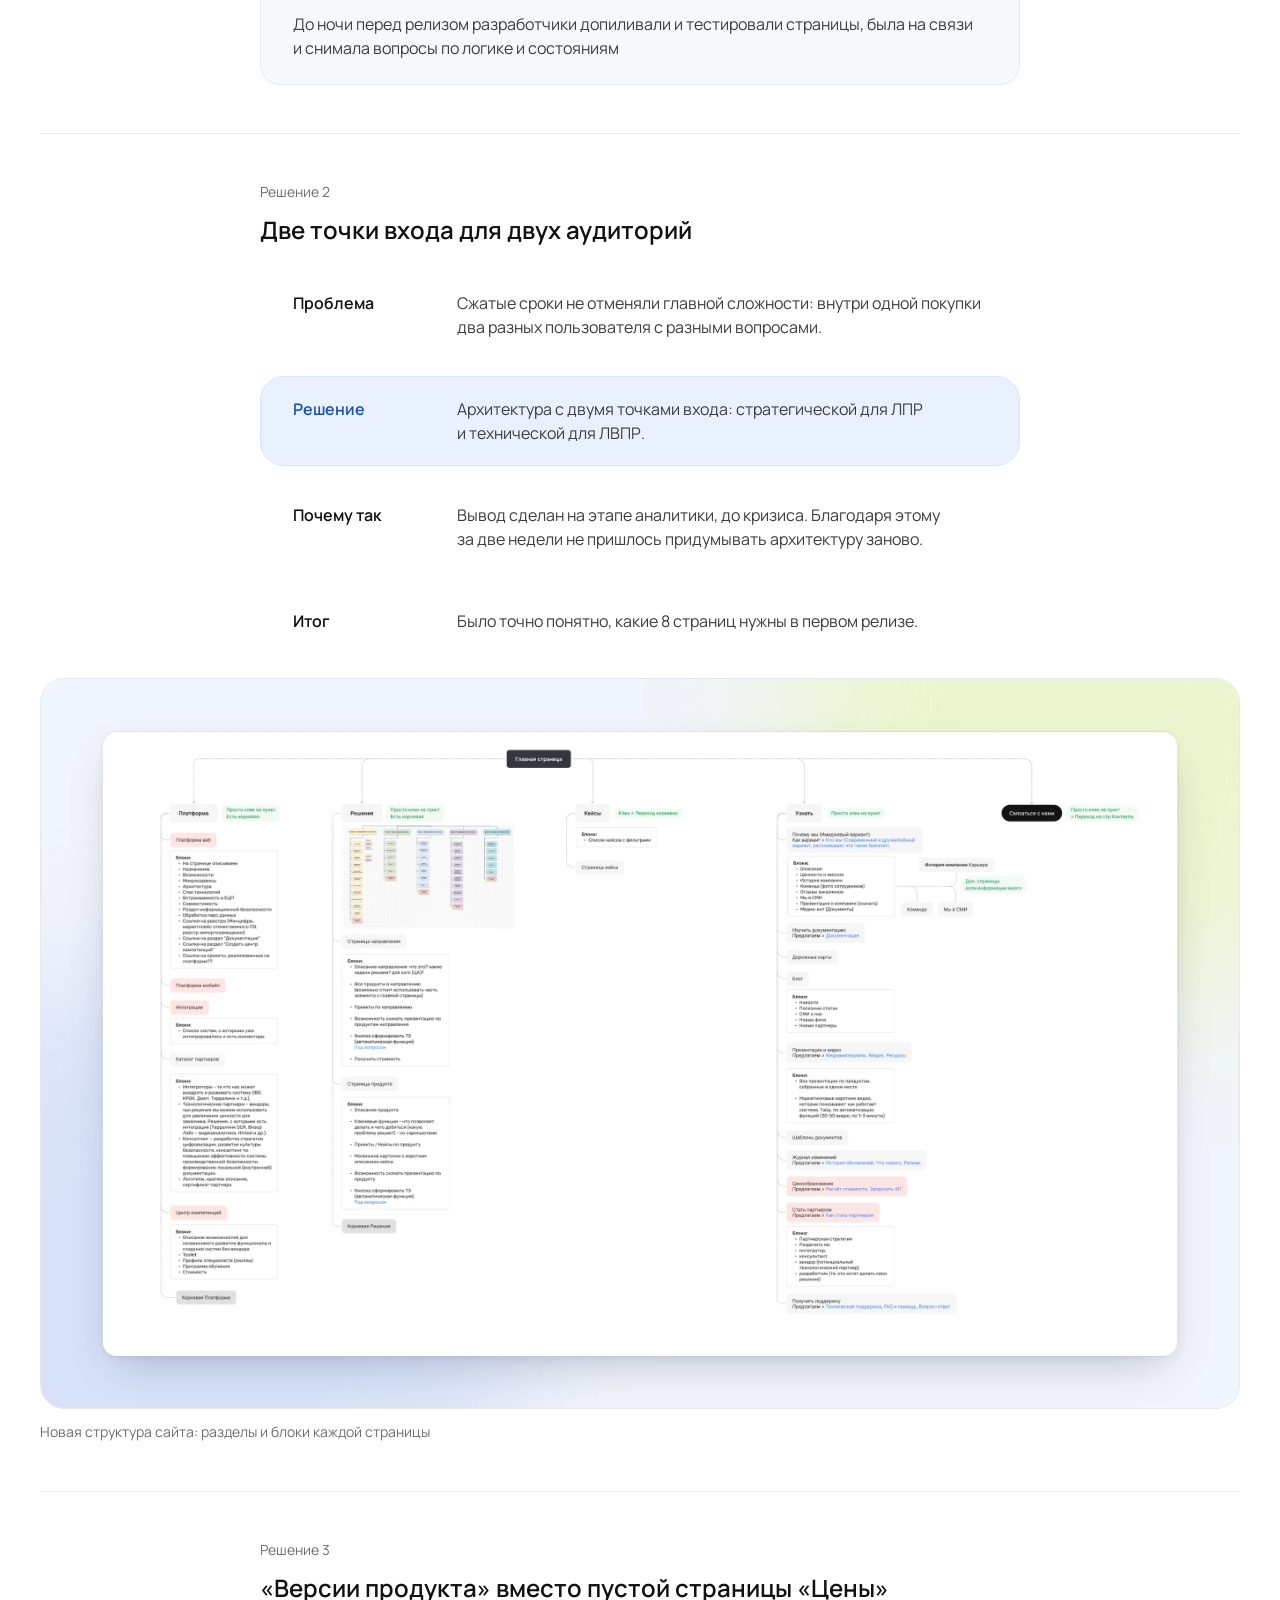
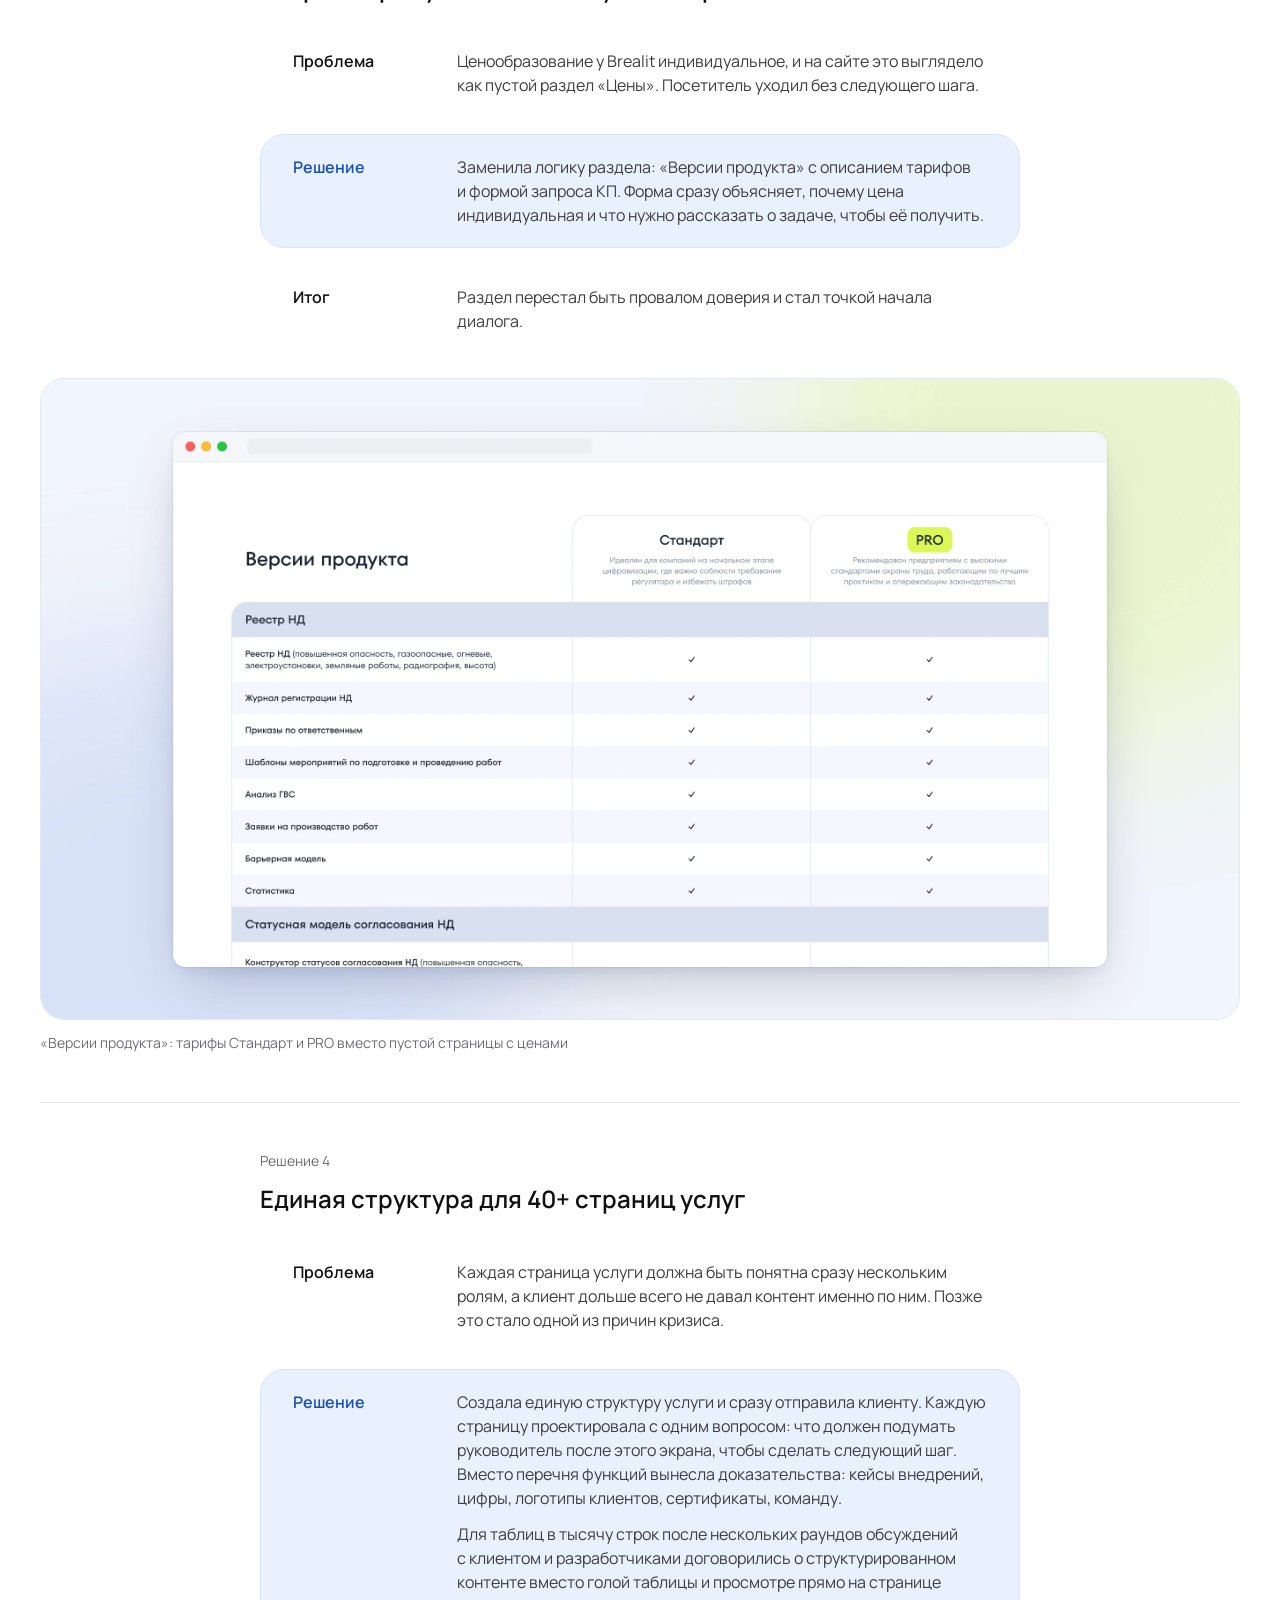
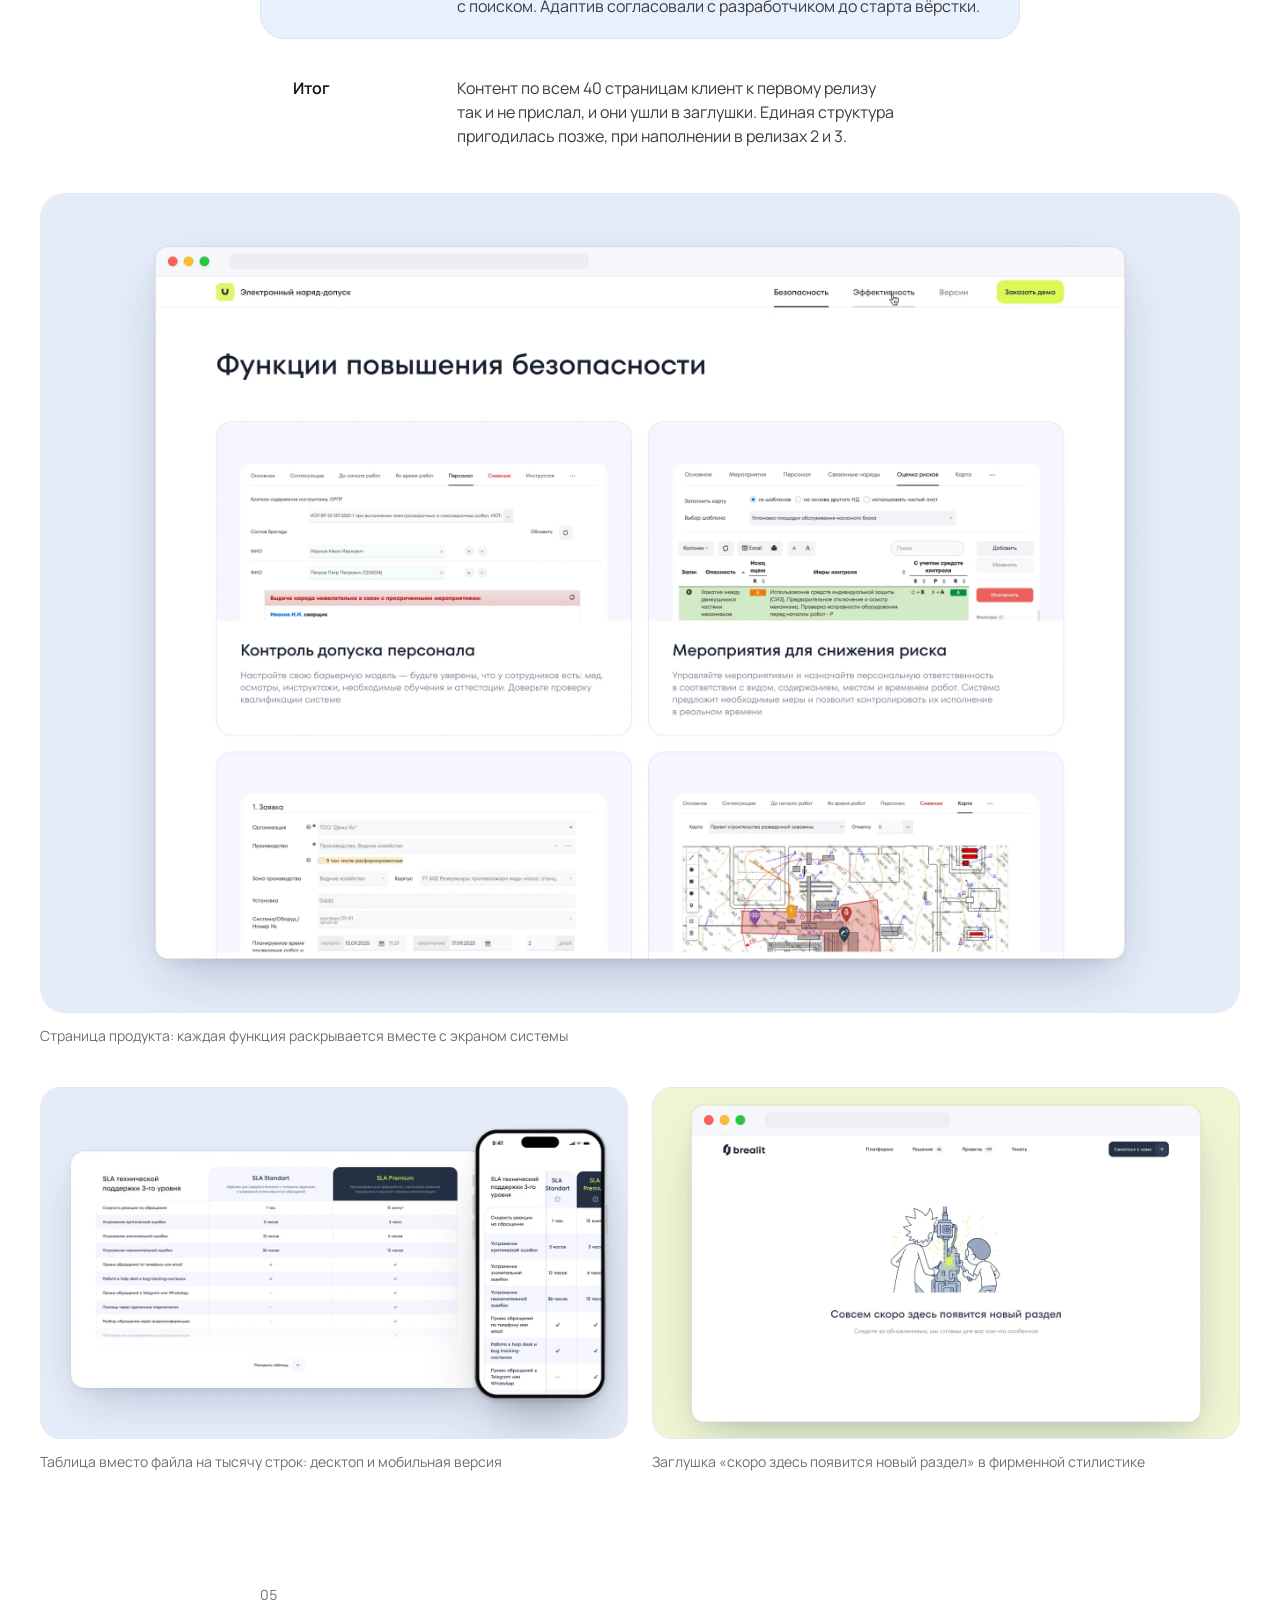
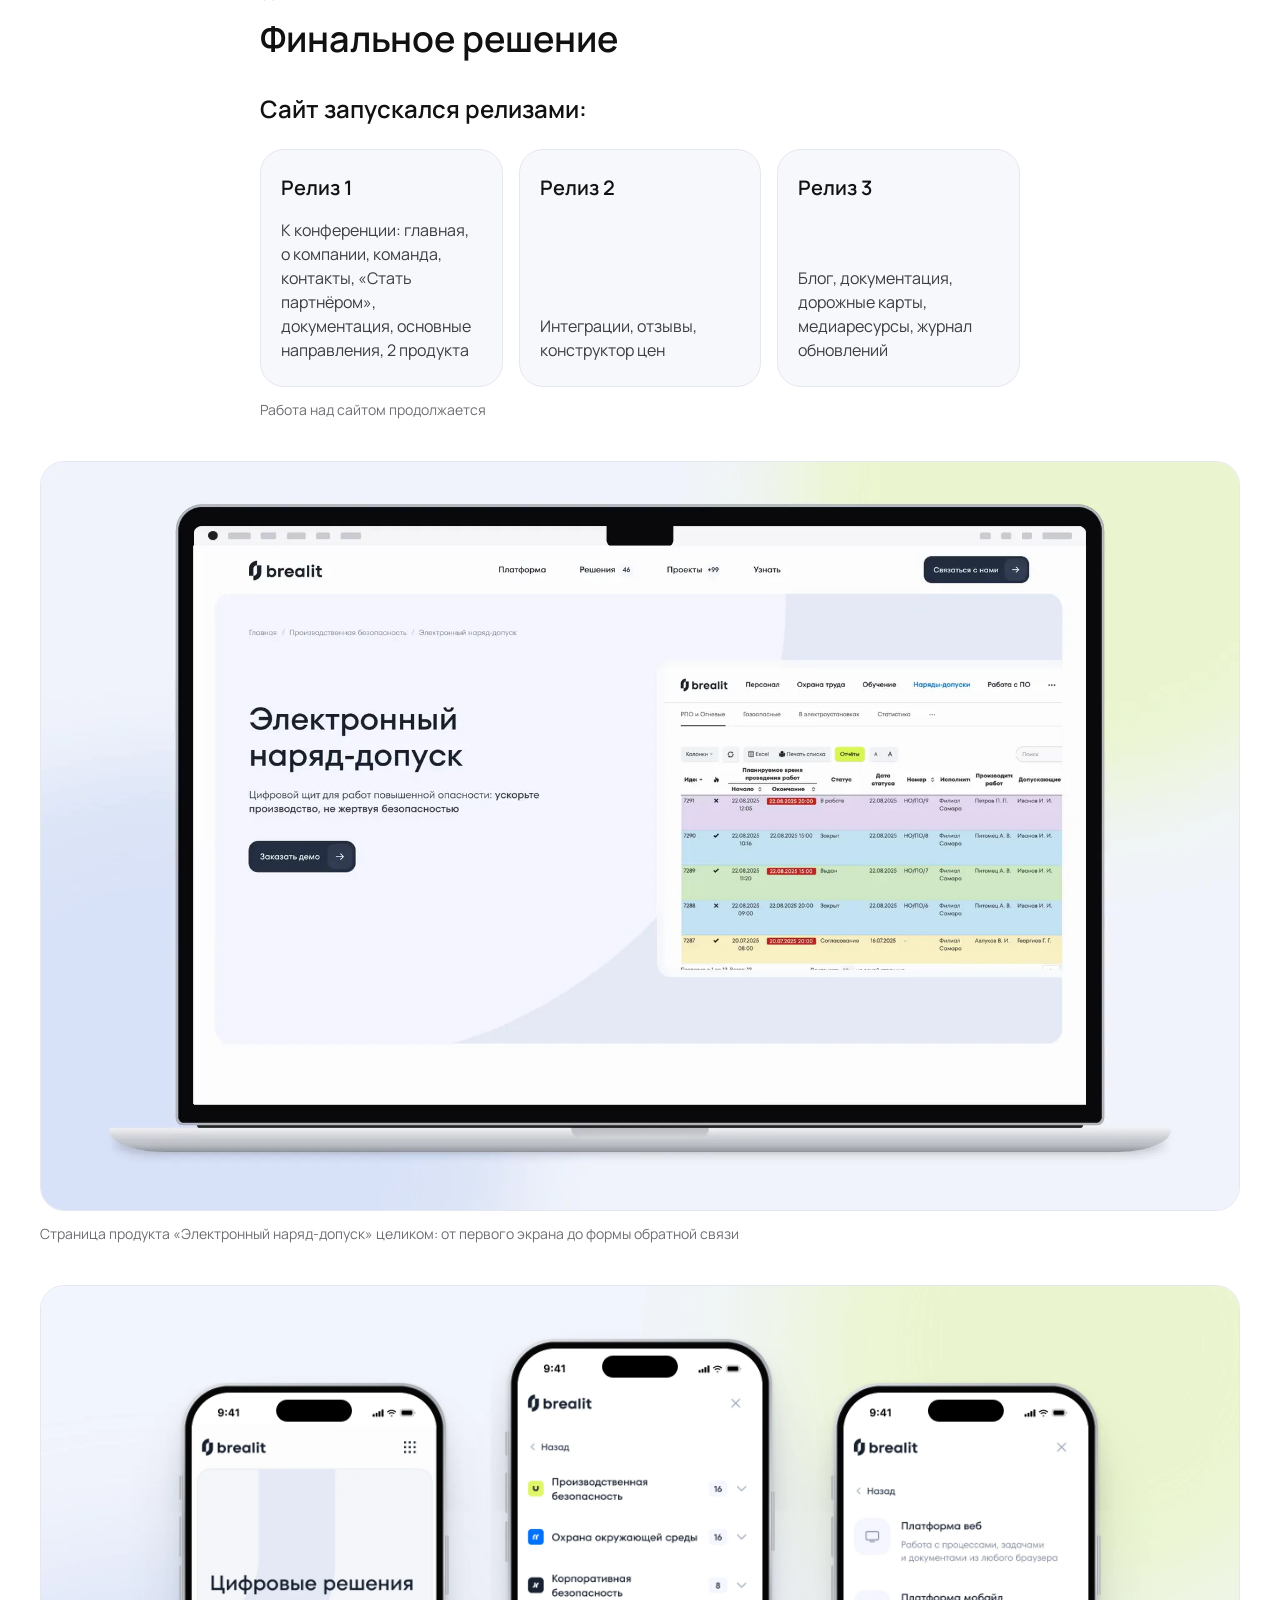
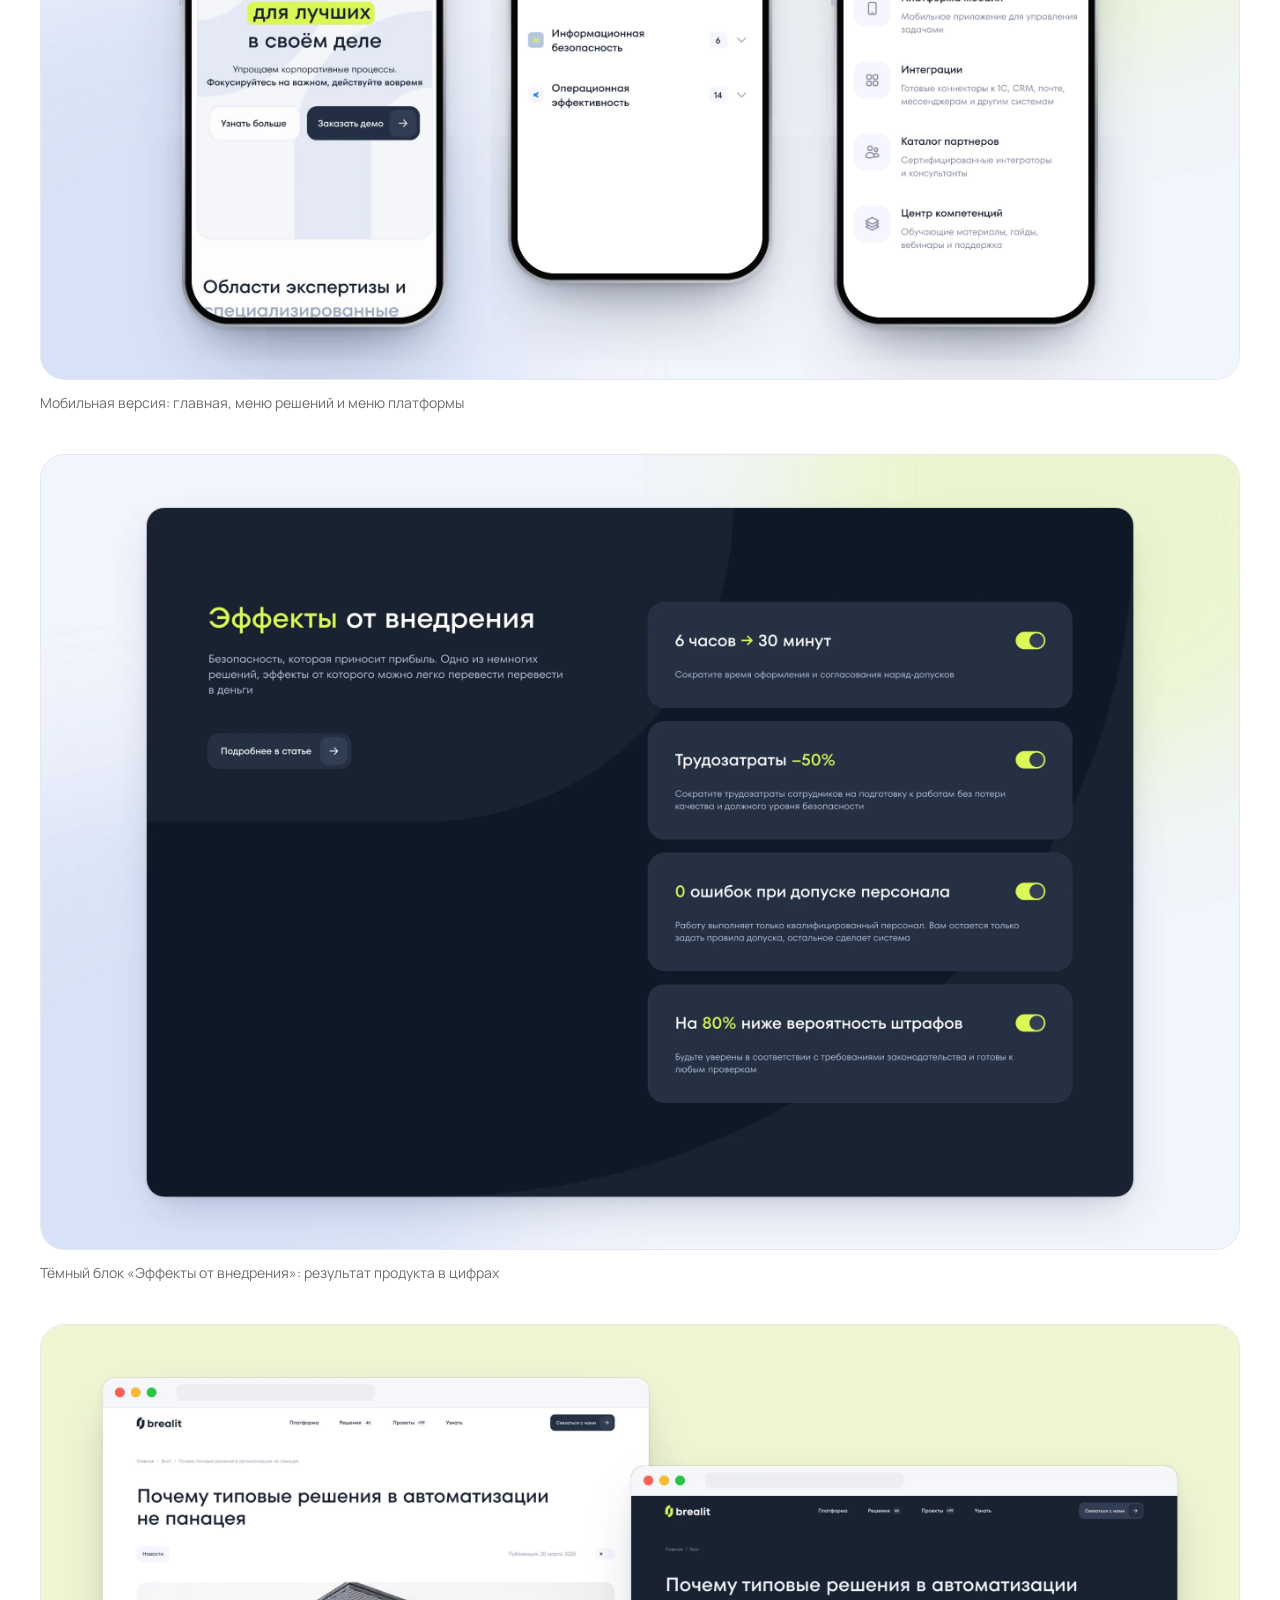
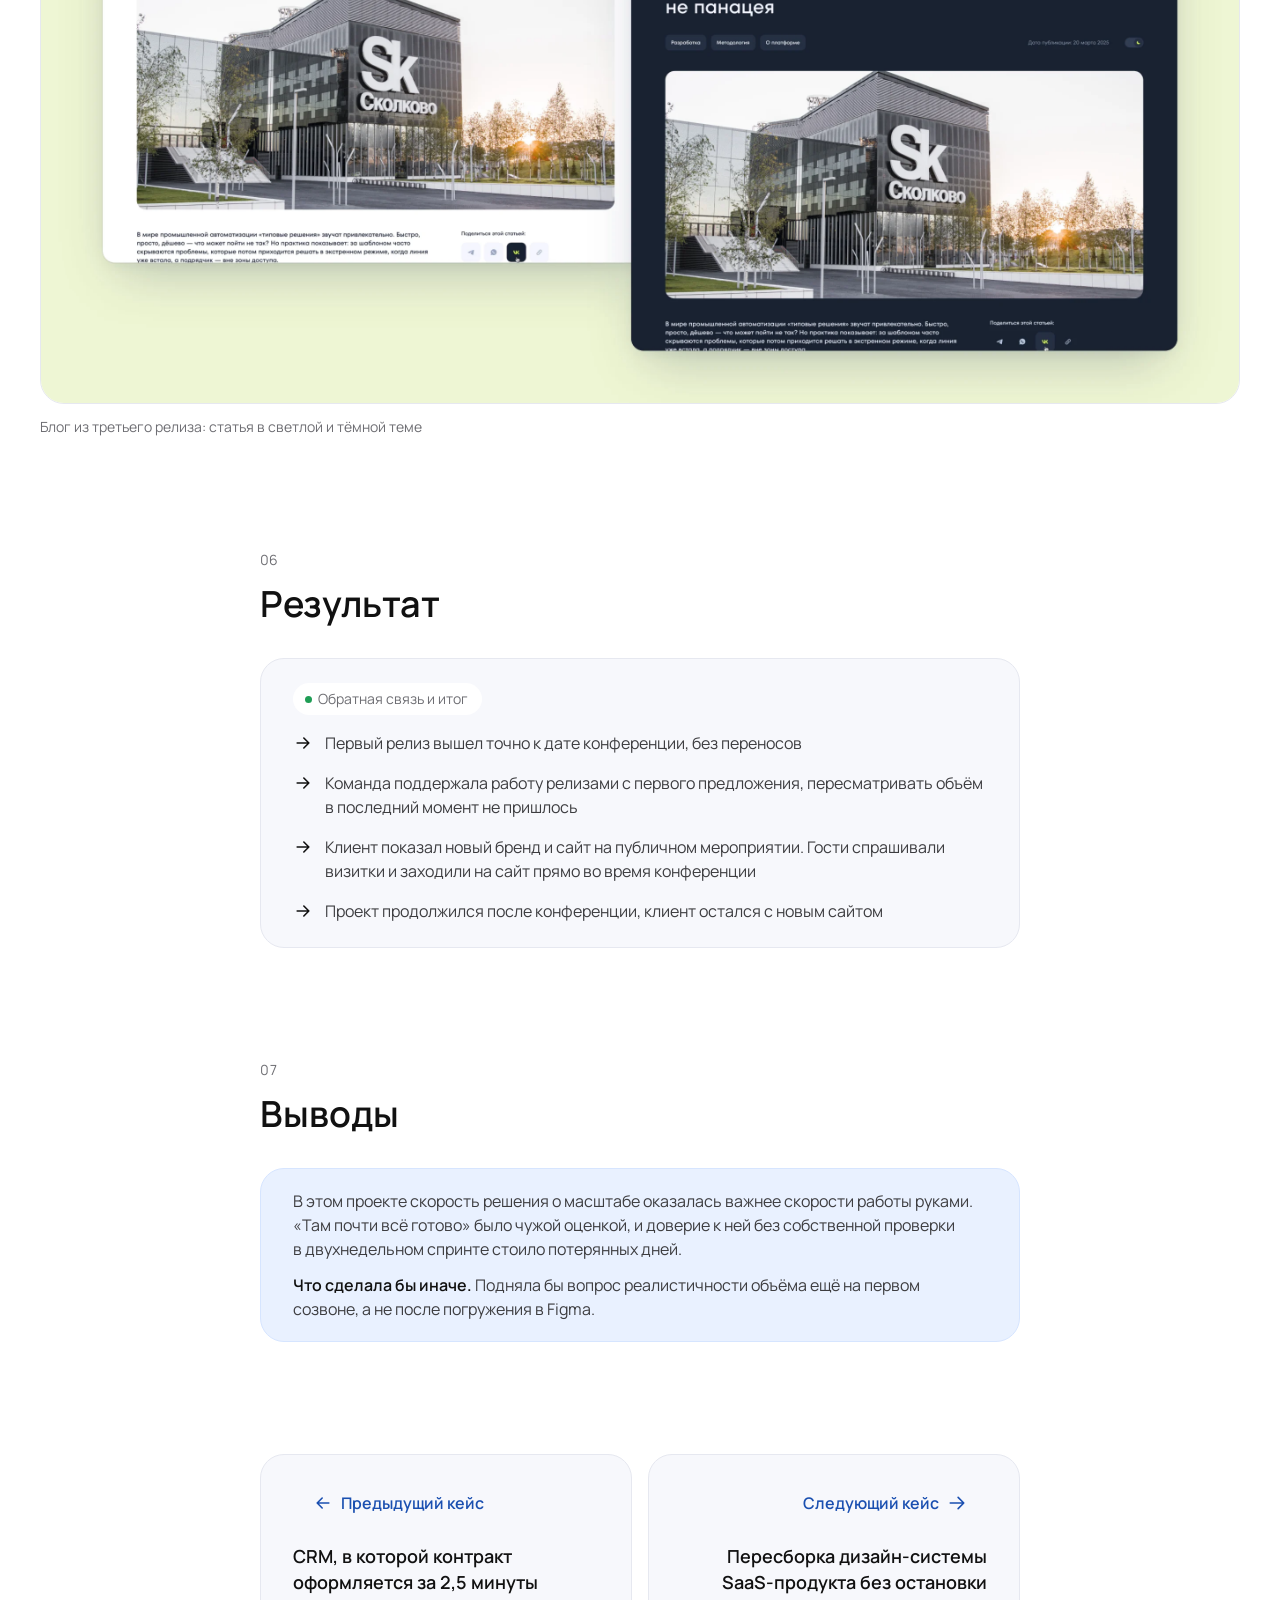
==== commit 8f153dfe: "Обновление сайта: меню и настройки аналитики" ====
--- a/brealit.html
+++ b/brealit.html
@@ -7,14 +7,14 @@
   <meta name="description" content="Кейс: редизайн корпоративного B2B-сайта в сфере промышленной безопасности. Пересборка объёма за две недели и релиз точно к дате конференции.">
   <meta name="theme-color" content="#FFFFFF">
   <meta name="color-scheme" content="light">
-  <link rel="canonical" href="https://polinagala-cpu.github.io/brealit.html">
+  <link rel="canonical" href="https://polinavision.site/brealit.html">
   <meta property="og:type" content="website">
   <meta property="og:locale" content="ru_RU">
   <meta property="og:site_name" content="Полина Галаган, продуктовый дизайнер">
   <meta property="og:title" content="Brealit: первый релиз B2B-сайта к конференции · Полина Галаган">
   <meta property="og:description" content="Кейс: редизайн корпоративного B2B-сайта в сфере промышленной безопасности. Пересборка объёма за две недели и релиз точно к дате конференции.">
-  <meta property="og:url" content="https://polinagala-cpu.github.io/brealit.html">
-  <meta property="og:image" content="https://polinagala-cpu.github.io/og-image.png?v=2">
+  <meta property="og:url" content="https://polinavision.site/brealit.html">
+  <meta property="og:image" content="https://polinavision.site/og-image.png?v=2">
   <meta property="og:image:width" content="2400">
   <meta property="og:image:height" content="1260">
   <meta name="twitter:card" content="summary_large_image">
@@ -22,7 +22,7 @@
   <link rel="apple-touch-icon" href="apple-touch-icon.png">
   <link rel="preload" href="fonts/manrope-cyrillic-400-normal.woff2" as="font" type="font/woff2" crossorigin>
   <link rel="preload" href="fonts/manrope-cyrillic-600-normal.woff2" as="font" type="font/woff2" crossorigin>
-  <link rel="stylesheet" href="styles.css?v=3010daac">
+  <link rel="stylesheet" href="styles.css?v=54e909f2">
 </head>
 <body>
   <a class="skip-link" href="#main">Перейти к&nbsp;содержимому</a>
@@ -36,10 +36,10 @@
         <ul class="nav__links" id="nav-links" data-open="false">
           <li><a href="index.html#work" aria-current="true">Кейсы</a></li>
           <li><a href="#contact">Контакты</a></li>
-          <li class="nav__mobile-cta"><a href="https://t.me/polinavision" target="_blank" rel="noopener"><svg width="20" height="20" viewBox="0 0 20 20" fill="none" aria-hidden="true"><path d="M3.53158 9.54974C7.55658 7.78308 10.2399 6.62474 11.5899 6.05808C15.4233 4.44974 16.2233 4.17474 16.7399 4.16641C16.8566 4.16641 17.1066 4.19141 17.2733 4.32474C17.4149 4.44141 17.4483 4.59141 17.4733 4.69974C17.4899 4.80807 17.5149 5.05808 17.4983 5.24974C17.2899 7.44974 16.3899 12.7747 15.9316 15.2331C15.7399 16.2747 15.3566 16.6247 14.9899 16.6581C14.1899 16.7331 13.5816 16.1247 12.7982 15.6164C11.5816 14.8164 10.8983 14.3164 9.71493 13.5331C8.34826 12.6331 9.23158 12.1331 10.0149 11.3247C10.2149 11.1164 13.7566 7.88308 13.8233 7.58308C13.8316 7.54974 13.8399 7.40807 13.7566 7.3414C13.6733 7.2664 13.5566 7.2914 13.4733 7.3164C13.3483 7.3414 11.4066 8.63307 7.64825 11.1914C7.09825 11.5747 6.59826 11.7581 6.14826 11.7497C5.6566 11.7414 4.70658 11.4664 3.99825 11.2414C3.13158 10.9581 2.44827 10.8081 2.5066 10.3247C2.53993 10.0747 2.88158 9.81641 3.53158 9.55807V9.54974Z" fill="currentColor"/></svg>Написать в&nbsp;Телеграм<span class="visually-hidden"> (откроется в&nbsp;новой вкладке)</span></a></li>
-          <li class="nav__mobile-icons">
-            <a href="mailto:polinavision88@gmail.com" aria-label="Написать на почту polinavision88@gmail.com"><svg width="20" height="20" viewBox="0 0 20 20" fill="none" aria-hidden="true"><path d="M2.5 6.8335V13.1668C2.5 14.1003 2.5 14.5667 2.68166 14.9232C2.84144 15.2368 3.09623 15.4921 3.40983 15.6519C3.766 15.8333 4.23249 15.8333 5.16409 15.8333H14.8359C15.7675 15.8333 16.2333 15.8333 16.5895 15.6519C16.9031 15.4921 17.1587 15.2368 17.3185 14.9232C17.5 14.5671 17.5 14.1012 17.5 13.1696V6.83076C17.5 5.89916 17.5 5.43267 17.3185 5.0765C17.1587 4.76289 16.9031 4.50811 16.5895 4.34832C16.233 4.16667 15.7669 4.16667 14.8335 4.16667H5.16683C4.23341 4.16667 3.76635 4.16667 3.40983 4.34832C3.09623 4.50811 2.84144 4.76289 2.68166 5.0765C2.5 5.43302 2.5 5.90008 2.5 6.8335Z" fill="currentColor"/><path d="M5 6.66667L8.73837 9.39729L8.73973 9.39841C9.19184 9.72865 9.41803 9.89386 9.66577 9.95769C9.88475 10.0141 10.1149 10.0141 10.3339 9.95769C10.5819 9.89381 10.8087 9.72811 11.2616 9.3973L15 6.66667" stroke="#EDEEF3" stroke-width="1.5" stroke-linecap="round" stroke-linejoin="round"/></svg></a>
-            <a href="https://www.linkedin.com/in/polina-galagan/" target="_blank" rel="noopener" aria-label="LinkedIn (откроется в новой вкладке)"><svg width="20" height="20" viewBox="0 0 20 20" fill="none" aria-hidden="true"><path d="M5.86723 17.5006H2.7089V8.02557H5.86723V17.5006ZM6.1839 4.34224C6.1839 3.34224 5.39224 2.5339 4.39224 2.50057C3.37557 2.47557 2.52557 3.27557 2.50057 4.29223C2.47557 5.3089 3.27556 6.1589 4.29223 6.1839C5.32556 6.19223 6.16723 5.37558 6.1839 4.34224ZM17.4589 11.7756C17.4589 8.82557 15.5506 7.92557 13.9256 7.92557C12.7839 7.89223 11.7089 8.45057 11.0839 9.40057V8.0339H8.0339V17.5089H11.1922V12.5922V12.4339C11.1256 11.4256 11.8922 10.5506 12.9006 10.4839C13.7256 10.4839 14.3506 11.0172 14.3506 12.5172V17.5089H17.5089L17.4672 11.7839L17.4589 11.7756Z" fill="currentColor"/></svg></a>
+          <li class="nav__mobile-actions">
+            <a class="btn btn--primary nav__mobile-cta" href="https://t.me/polinavision" target="_blank" rel="noopener"><svg width="20" height="20" viewBox="0 0 20 20" fill="none" aria-hidden="true"><path d="M3.53158 9.54974C7.55658 7.78308 10.2399 6.62474 11.5899 6.05808C15.4233 4.44974 16.2233 4.17474 16.7399 4.16641C16.8566 4.16641 17.1066 4.19141 17.2733 4.32474C17.4149 4.44141 17.4483 4.59141 17.4733 4.69974C17.4899 4.80807 17.5149 5.05808 17.4983 5.24974C17.2899 7.44974 16.3899 12.7747 15.9316 15.2331C15.7399 16.2747 15.3566 16.6247 14.9899 16.6581C14.1899 16.7331 13.5816 16.1247 12.7982 15.6164C11.5816 14.8164 10.8983 14.3164 9.71493 13.5331C8.34826 12.6331 9.23158 12.1331 10.0149 11.3247C10.2149 11.1164 13.7566 7.88308 13.8233 7.58308C13.8316 7.54974 13.8399 7.40807 13.7566 7.3414C13.6733 7.2664 13.5566 7.2914 13.4733 7.3164C13.3483 7.3414 11.4066 8.63307 7.64825 11.1914C7.09825 11.5747 6.59826 11.7581 6.14826 11.7497C5.6566 11.7414 4.70658 11.4664 3.99825 11.2414C3.13158 10.9581 2.44827 10.8081 2.5066 10.3247C2.53993 10.0747 2.88158 9.81641 3.53158 9.55807V9.54974Z" fill="currentColor"/></svg>Написать<span class="visually-hidden"> (откроется в&nbsp;новой вкладке)</span></a>
+            <a class="icon-btn nav__mobile-icon" href="mailto:polinavision88@gmail.com" aria-label="Написать на почту polinavision88@gmail.com"><svg width="20" height="20" viewBox="0 0 20 20" fill="none" aria-hidden="true"><path d="M2.5 6.8335V13.1668C2.5 14.1003 2.5 14.5667 2.68166 14.9232C2.84144 15.2368 3.09623 15.4921 3.40983 15.6519C3.766 15.8333 4.23249 15.8333 5.16409 15.8333H14.8359C15.7675 15.8333 16.2333 15.8333 16.5895 15.6519C16.9031 15.4921 17.1587 15.2368 17.3185 14.9232C17.5 14.5671 17.5 14.1012 17.5 13.1696V6.83076C17.5 5.89916 17.5 5.43267 17.3185 5.0765C17.1587 4.76289 16.9031 4.50811 16.5895 4.34832C16.233 4.16667 15.7669 4.16667 14.8335 4.16667H5.16683C4.23341 4.16667 3.76635 4.16667 3.40983 4.34832C3.09623 4.50811 2.84144 4.76289 2.68166 5.0765C2.5 5.43302 2.5 5.90008 2.5 6.8335Z" fill="currentColor"/><path d="M5 6.66667L8.73837 9.39729L8.73973 9.39841C9.19184 9.72865 9.41803 9.89386 9.66577 9.95769C9.88475 10.0141 10.1149 10.0141 10.3339 9.95769C10.5819 9.89381 10.8087 9.72811 11.2616 9.3973L15 6.66667" stroke="#EDEEF3" stroke-width="1.5" stroke-linecap="round" stroke-linejoin="round"/></svg></a>
+            <a class="icon-btn nav__mobile-icon" href="https://www.linkedin.com/in/polina-galagan/" target="_blank" rel="noopener" aria-label="LinkedIn (откроется в новой вкладке)"><svg width="20" height="20" viewBox="0 0 20 20" fill="none" aria-hidden="true"><path d="M5.86723 17.5006H2.7089V8.02557H5.86723V17.5006ZM6.1839 4.34224C6.1839 3.34224 5.39224 2.5339 4.39224 2.50057C3.37557 2.47557 2.52557 3.27557 2.50057 4.29223C2.47557 5.3089 3.27556 6.1589 4.29223 6.1839C5.32556 6.19223 6.16723 5.37558 6.1839 4.34224ZM17.4589 11.7756C17.4589 8.82557 15.5506 7.92557 13.9256 7.92557C12.7839 7.89223 11.7089 8.45057 11.0839 9.40057V8.0339H8.0339V17.5089H11.1922V12.5922V12.4339C11.1256 11.4256 11.8922 10.5506 12.9006 10.4839C13.7256 10.4839 14.3506 11.0172 14.3506 12.5172V17.5089H17.5089L17.4672 11.7839L17.4589 11.7756Z" fill="currentColor"/></svg></a>
           </li>
         </ul>
         <div class="nav__actions">
@@ -338,7 +338,7 @@
         </div>
         <div class="btn-row">
             <a class="btn btn--primary btn--tg" href="https://t.me/polinavision" target="_blank" rel="noopener"><img class="btn__icon" src="assets/icons/bolt.svg?v=31c420b9" alt="" width="20" height="20">Написать в&nbsp;Телеграм<span class="visually-hidden"> (откроется в&nbsp;новой вкладке)</span></a>
-            <a class="btn btn--cv" href="assets/cv-polina-galagan.pdf?v=b4b32f66" target="_blank" rel="noopener">Смотреть резюме<span class="visually-hidden"> (откроется в&nbsp;новой вкладке)</span></a>
+            <a class="btn btn--cv" href="assets/cv-polina-galagan.pdf?v=521fb1be" target="_blank" rel="noopener">Смотреть резюме<span class="visually-hidden"> (откроется в&nbsp;новой вкладке)</span></a>
           </div>
         <ul class="contact__links">
           <li><a class="contact__link" href="https://t.me/polinavision" target="_blank" rel="noopener"><span class="icon-btn"><svg width="20" height="20" viewBox="0 0 20 20" fill="none" aria-hidden="true"><path d="M3.53158 9.54974C7.55658 7.78308 10.2399 6.62474 11.5899 6.05808C15.4233 4.44974 16.2233 4.17474 16.7399 4.16641C16.8566 4.16641 17.1066 4.19141 17.2733 4.32474C17.4149 4.44141 17.4483 4.59141 17.4733 4.69974C17.4899 4.80807 17.5149 5.05808 17.4983 5.24974C17.2899 7.44974 16.3899 12.7747 15.9316 15.2331C15.7399 16.2747 15.3566 16.6247 14.9899 16.6581C14.1899 16.7331 13.5816 16.1247 12.7982 15.6164C11.5816 14.8164 10.8983 14.3164 9.71493 13.5331C8.34826 12.6331 9.23158 12.1331 10.0149 11.3247C10.2149 11.1164 13.7566 7.88308 13.8233 7.58308C13.8316 7.54974 13.8399 7.40807 13.7566 7.3414C13.6733 7.2664 13.5566 7.2914 13.4733 7.3164C13.3483 7.3414 11.4066 8.63307 7.64825 11.1914C7.09825 11.5747 6.59826 11.7581 6.14826 11.7497C5.6566 11.7414 4.70658 11.4664 3.99825 11.2414C3.13158 10.9581 2.44827 10.8081 2.5066 10.3247C2.53993 10.0747 2.88158 9.81641 3.53158 9.55807V9.54974Z" fill="currentColor"/></svg></span>@polinavision<span class="visually-hidden"> (откроется в&nbsp;новой вкладке)</span></a></li>
@@ -354,14 +354,34 @@
   </main>
   <footer class="site-footer">
     <div class="site-footer__inner">
-      <p>© <span id="year">2026</span> Полина Галаган</p>
-      <ul class="site-footer__links">
+      <div class="site-footer__left">
+        <p>© <span id="year">2026</span> Полина Галаган</p>
+        <ul class="site-footer__legal">
+        <li><a href="personal-data.html">Политика данных</a></li>
+        <li><a href="analytics-consent.html">Согласие на&nbsp;аналитику</a></li>
+        <li><a href="cookies.html">Cookie и&nbsp;аналитика</a></li>
+        <li><button type="button" class="site-footer__settings" id="analytics-settings" aria-haspopup="dialog">Настройки аналитики</button></li>
+        </ul>
+      </div>
+      <ul class="site-footer__links" aria-label="Навигация в подвале">
         <li><a href="index.html#work">Кейсы</a></li>
         <li><a href="#contact">Контакты</a></li>
-        <li><a class="site-footer__top" href="#main">Наверх<span class="icon-btn"><svg width="17" height="17" viewBox="0 0 16.667 16.667" fill="none" aria-hidden="true"><path d="M8.33333 13.1947V3.47249M12.5 7.63916L8.33333 3.47249L4.16667 7.63916" stroke="currentColor" stroke-width="1.6" stroke-linecap="round" stroke-linejoin="round"/></svg></span></a></li>
+        <li><a class="site-footer__top" href="#main" aria-label="К началу страницы"><span class="icon-btn"><svg width="17" height="17" viewBox="0 0 16.667 16.667" fill="none" aria-hidden="true"><path d="M8.33333 13.1947V3.47249M12.5 7.63916L8.33333 3.47249L4.16667 7.63916" stroke="currentColor" stroke-width="1.6" stroke-linecap="round" stroke-linejoin="round"/></svg></span></a></li>
       </ul>
     </div>
   </footer>
-  <script src="script.js?v=1d957967" defer></script>
+  <section class="analytics-consent" id="analytics-consent" role="dialog" aria-modal="true" aria-labelledby="analytics-title" aria-describedby="analytics-description" hidden>
+    <div class="analytics-consent__inner">
+      <h2 class="visually-hidden" id="analytics-title">Настройки аналитики</h2>
+      <div class="analytics-consent__copy">
+        <p id="analytics-description">Для&nbsp;статистики сайт использует cookie и&nbsp;Яндекс Метрику, включая Вебвизор и&nbsp;карту скроллинга. Нажатие «ОК» разрешает аналитику, без&nbsp;него счётчик не&nbsp;запускается. <a href="personal-data.html">Подробнее об&nbsp;обработке данных</a>.</p>
+        <a href="#" class="analytics-consent__reject" data-analytics-choice="reject">Отключить аналитику</a>
+      </div>
+      <button type="button" class="analytics-consent__ok" data-analytics-choice="accept">ОК</button>
+      <p class="analytics-consent__status" id="analytics-status" role="status" aria-live="polite"></p>
+    </div>
+  </section>
+  <script src="script.js?v=8c6759fa" defer></script>
+  <script src="analytics.js" defer></script>
 </body>
 </html>
--- a/styles.css
+++ b/styles.css
@@ -348,76 +348,127 @@
 .nav-toggle .icon-close { display: none; }
 .nav-toggle[aria-expanded="true"] .icon-open { display: none; }
 .nav-toggle[aria-expanded="true"] .icon-close { display: block; }
-.nav__mobile-cta, .nav__mobile-icons { display: none; }
+.nav__mobile-actions { display: none; }
 
 @media (max-width: 1023px) {
-  .site-header__inner { display: flex; justify-content: space-between; padding: 10px var(--page-pad); }
+  :root { --header-h: 82px; }
+  .site-header__inner { display: flex; justify-content: space-between; min-height: 79px; padding: 16px 40px 17px; }
   .nav { display: block; }
   .nav-toggle { display: inline-flex; }
+  .logo, .nav-toggle { position: relative; z-index: 2; }
+  .nav-toggle { width: 48px; height: 48px; margin-right: 0; }
+  .nav-toggle svg { width: 20px; height: 20px; }
+  .logo__status { line-height: 20px; }
   .nav__actions { display: none; }
   .nav__links {
-    position: absolute;
-    top: 100%;
-    left: 0; right: 0;
+    position: fixed;
+    inset: var(--header-h) 0 0;
+    z-index: 1;
+    display: none;
     flex-direction: column;
-    align-items: stretch;
-    gap: 0;
-    padding: var(--space-2) var(--page-pad) var(--space-6);
+    align-items: flex-start;
+    gap: 16px;
+    padding: 16px 40px calc(48px + env(safe-area-inset-bottom));
     background: var(--color-bg);
-    border-bottom: 1px solid #EBEBEE;
-    box-shadow: 0 12px 24px rgba(17, 17, 17, .06);
-    display: none;
+    overflow-y: auto;
+    overscroll-behavior: contain;
   }
   .nav__links[data-open="true"] { display: flex; }
   .nav__links a {
-    min-height: 52px;
-    padding: 0;
-    font-size: 18px;
+    width: auto;
+    min-height: 40px;
+    padding: 12px 0;
+    justify-content: flex-start;
+    text-align: left;
+    font-size: 16px;
+    line-height: 24px;
     background: transparent;
-    border-bottom: 1px solid #EBEBEE;
-    border-radius: 0;
+    border: 0;
+    border-radius: var(--radius-pill);
   }
+  .nav__links > li:not(.nav__mobile-actions) { align-self: flex-start; width: max-content; max-width: 100%; margin: 0; }
+  .nav__links > li:not(.nav__mobile-actions) > a { width: auto; }
   .nav__links a[aria-current] { font-weight: 600; }
-  .nav__links .nav__mobile-cta { display: block; padding-top: var(--space-4); }
-  .nav__links .nav__mobile-cta a { width: 100%; justify-content: center; gap: 8px; border: 0; border-radius: var(--radius-pill); font-size: 16px; font-weight: 600; min-height: 56px; padding: 0 24px; background: var(--color-accent); color: #fff; }
-  .nav__links .nav__mobile-cta svg { width: 20px; height: 20px; }
-  .nav__links .nav__mobile-icons { display: flex; gap: 16px; padding-top: var(--space-3); }
-  .nav__links .nav__mobile-icons a { width: 48px; min-height: 48px; padding: 0; justify-content: center; border: 0; border-radius: 64px; background: var(--color-surface-muted); }
+  .nav__links .nav__mobile-actions { display: flex; align-self: flex-start; align-items: center; gap: 16px; width: max-content; max-width: 100%; margin: auto 0 0; padding: 0; }
+  .nav__links .nav__mobile-actions > a { width: auto; min-height: 48px; padding: 14px; justify-content: center; border: 0; border-radius: 64px; background: #F7F8FC; }
+  .nav__links .nav__mobile-actions > .nav__mobile-cta { display: inline-flex; gap: 8px; padding: 12px 20px; border-radius: var(--radius-pill); background: var(--color-accent); color: #fff; font-size: 16px; font-weight: 600; line-height: 24px; }
+  .nav__links .nav__mobile-actions > .nav__mobile-icon { display: inline-grid; flex: 0 0 48px; width: 48px; height: 48px; padding: 14px; }
+  .nav__links .nav__mobile-actions svg { width: 20px; height: 20px; }
+  .site-header .nav .nav__links { align-items: flex-start; justify-self: stretch; width: auto; margin: 0; }
+  .site-header .nav .nav__links > li:not(.nav__mobile-actions) { align-self: flex-start; width: fit-content; margin: 0; text-align: left; }
+  .site-header .nav .nav__links > li:not(.nav__mobile-actions) > a {
+    display: inline-flex;
+    width: fit-content;
+    min-width: 0;
+    margin: 0;
+    padding: 12px 20px;
+    justify-content: flex-start;
+    text-align: left;
+  }
+  .site-header .nav .nav__links > .nav__mobile-actions { align-self: flex-start; margin-left: 0; }
+  body.menu-open { overflow: hidden; }
+  body.menu-open::before { content: ""; position: fixed; z-index: 49; inset: 0; background: var(--color-bg); }
+  body.menu-open .site-header { background: #fff; border-bottom-color: #E6E8F0; -webkit-backdrop-filter: none; backdrop-filter: none; }
+}
+@media (max-width: 639px) {
+  .site-header__inner { padding-inline: 24px; }
+  .nav__links { padding-inline: 24px; padding-bottom: calc(32px + env(safe-area-inset-bottom)); }
 }
 
 /* ---------- Footer ---------- */
-.site-footer { padding: 0 40px 24px; }
+.site-footer { margin-top: 56px; padding: 0 40px 24px; }
 .site-footer__inner {
-  display: flex;
-  flex-wrap: wrap;
+  display: grid;
+  grid-template-columns: minmax(0, 1fr) auto;
   align-items: center;
   justify-content: space-between;
-  gap: 0 var(--space-8);
+  gap: 24px;
   max-width: none;
   padding: 0;
 }
-.site-footer p { font-size: 16px; line-height: 24px; color: var(--color-text-tertiary); }
-.site-footer__links { display: flex; flex-wrap: wrap; align-items: center; gap: 16px; list-style: none; }
+.site-footer__left, .site-footer__legal, .site-footer__links { display: flex; flex-wrap: wrap; align-items: center; }
+.site-footer__left { gap: 24px; min-width: 0; }
+.site-footer__legal, .site-footer__links { gap: 24px; list-style: none; }
+.site-footer p { margin: 0; white-space: nowrap; font-size: 14px; line-height: 20px; color: var(--color-text-tertiary); }
 .site-footer a {
   display: inline-flex;
   align-items: center;
-  gap: 8px;
-  padding: 12px 20px;
-  font-size: 16px;
-  line-height: 24px;
+  gap: 0;
+  padding: 12px 0;
+  white-space: nowrap;
+  font-size: 14px;
+  line-height: 20px;
   color: var(--color-text-tertiary);
   text-decoration: none;
-  border-radius: var(--radius-pill);
-}
+  border-radius: 0;
+}
+.site-footer__settings { border: 0; padding: 12px 0; background: transparent; color: var(--color-text-tertiary); white-space: nowrap; font: inherit; font-size: 14px; line-height: 20px; cursor: pointer; }
 /* «Наверх» с круглой кнопкой, как в макете кейса */
-.site-footer a.site-footer__top { padding: 0; min-height: 44px; }
-.site-footer a.site-footer__top:hover { background: none; }
-.site-footer__top .icon-btn { background: #F7F8FC; color: var(--color-text-primary); }
-.site-footer__top .icon-btn svg { width: 17px; height: 17px; }
-.site-footer a:hover { color: var(--color-text-primary); background: var(--color-surface-muted); }
+.site-footer a.site-footer__top { display: grid; place-items: center; width: 44px; height: 44px; padding: 14px; border-radius: 50%; background: #F5F5F7; }
+.site-footer a.site-footer__top:hover { background: #F5F5F7; }
+.site-footer__top .icon-btn { width: 16px; height: 16px; background: transparent; color: var(--color-text-primary); }
+.site-footer__top .icon-btn svg { width: 16px; height: 16px; }
+.site-footer a:hover, .site-footer__settings:hover { color: var(--color-text-primary); }
 .site-footer a svg { width: 20px; height: 20px; }
-@media (max-width: 1023px) { .site-footer { padding-inline: var(--page-pad); } }
-@media (max-width: 639px) { .site-footer__links { gap: 0; margin-left: -20px; } }
+.analytics-consent[hidden] { display: none; }
+.analytics-consent { position: fixed; z-index: 2000; inset: 0; display: grid; align-items: end; justify-items: center; padding: max(16px, env(safe-area-inset-top)) 24px calc(36px + env(safe-area-inset-bottom)); background: transparent; }
+.analytics-consent__inner { display: flex; align-items: center; gap: 48px; width: min(1372px, 100%); max-height: calc(100vh - 76px - env(safe-area-inset-top) - env(safe-area-inset-bottom)); max-height: calc(100dvh - 76px - env(safe-area-inset-top) - env(safe-area-inset-bottom)); overflow-y: auto; overscroll-behavior: contain; padding: 24px 40px; border: 1px solid #E1E1E5; border-radius: 20px; background: var(--color-bg); box-shadow: 2px 4px 3px rgb(225 225 229 / 39%); }
+.analytics-consent__copy { display: flex; flex: 1 1 auto; align-items: center; gap: 32px; min-width: 0; color: var(--color-text-tertiary); }
+.analytics-consent p { flex: 1 1 auto; min-width: 0; margin: 0; color: inherit; font-size: 14px; line-height: 20px; }
+.analytics-consent__copy p a { color: inherit; text-decoration: underline; text-underline-offset: 2px; }
+.analytics-consent__reject { flex: 0 0 auto; color: var(--color-text-tertiary); font-size: 14px; line-height: 20px; text-decoration: underline; text-underline-offset: 2px; white-space: nowrap; }
+.analytics-consent__ok { display: grid; flex: 0 0 48px; place-items: center; width: 48px; height: 48px; padding: 0; border: 0; border-radius: 50%; background: var(--color-accent); color: #FFFFFF; font: inherit; font-size: 14px; font-weight: 600; cursor: pointer; }
+.analytics-consent__ok:hover { background: var(--color-accent-hover); }
+.analytics-consent .analytics-consent__status { position: absolute; width: 1px; height: 1px; overflow: hidden; clip: rect(0, 0, 0, 0); }
+@media (max-width: 1100px) { .site-footer__inner { grid-template-columns: 1fr; gap: 20px; } }
+@media (max-width: 1023px) { .site-footer { margin-top: 48px; padding: 0 var(--page-pad) 40px; } .site-footer__left { gap: 16px 24px; } }
+@media (max-width: 760px) {
+  .analytics-consent { padding: max(16px, env(safe-area-inset-top)) 16px calc(32px + env(safe-area-inset-bottom)); }
+  .analytics-consent__inner { flex-wrap: wrap; gap: 16px; max-height: calc(100vh - 48px - env(safe-area-inset-top) - env(safe-area-inset-bottom)); max-height: calc(100dvh - 48px - env(safe-area-inset-top) - env(safe-area-inset-bottom)); padding: 20px; }
+  .analytics-consent__copy { flex: 1 1 100%; align-items: flex-start; flex-direction: column; gap: 12px; }
+  .analytics-consent__ok { margin-left: auto; }
+}
+@media (max-width: 639px) { .site-footer { margin-top: 40px; padding: 0 16px 32px; } .site-footer__left, .site-footer__legal, .site-footer__links { gap: 12px 18px; } .site-footer p, .site-footer a, .site-footer__settings { font-size: 15px; line-height: 22px; } .site-footer a.site-footer__top { width: 44px; height: 44px; } .analytics-consent__inner { padding: 16px; } }
 
 /* ---------- Заголовок секции ---------- */
 .section-head {
@@ -547,7 +598,7 @@
 }
 
 /* Контакты */
-.contact-section { padding: 96px var(--page-pad); }
+.contact-section { padding: 80px var(--page-pad); }
 .contact { position: relative; display: grid; justify-items: center; gap: 48px; max-width: 760px; margin-inline: auto; text-align: center; }
 .contact__head { display: grid; justify-items: center; gap: 16px; padding-inline: 40px; }
 .contact__title { font-size: 40px; line-height: 48px; font-weight: 600; }
@@ -777,6 +828,13 @@
 .case-nav__dir svg { width: 20px; height: 20px; }
 .case-nav__title { font-size: 18px; line-height: 26px; font-weight: 600; color: var(--color-text-primary); }
 .case-nav > .btn { width: auto; }
+.legal-page { --col: 760px; }
+.legal-page .case-hero { padding-top: 8px; }
+.legal-page__opening { max-width: var(--col); }
+.legal-page .case-hero__lead { font-size: 16px; line-height: 24px; font-weight: 400; color: var(--color-text-secondary); }
+.legal-page .case-section { padding-top: 12px; }
+.legal-page .case-section__body { gap: 20px; }
+.legal-page .prose ul { margin: 0; }
 
 @media (max-width: 1023px) {
   .case-page { --case-pad: var(--page-pad); }
